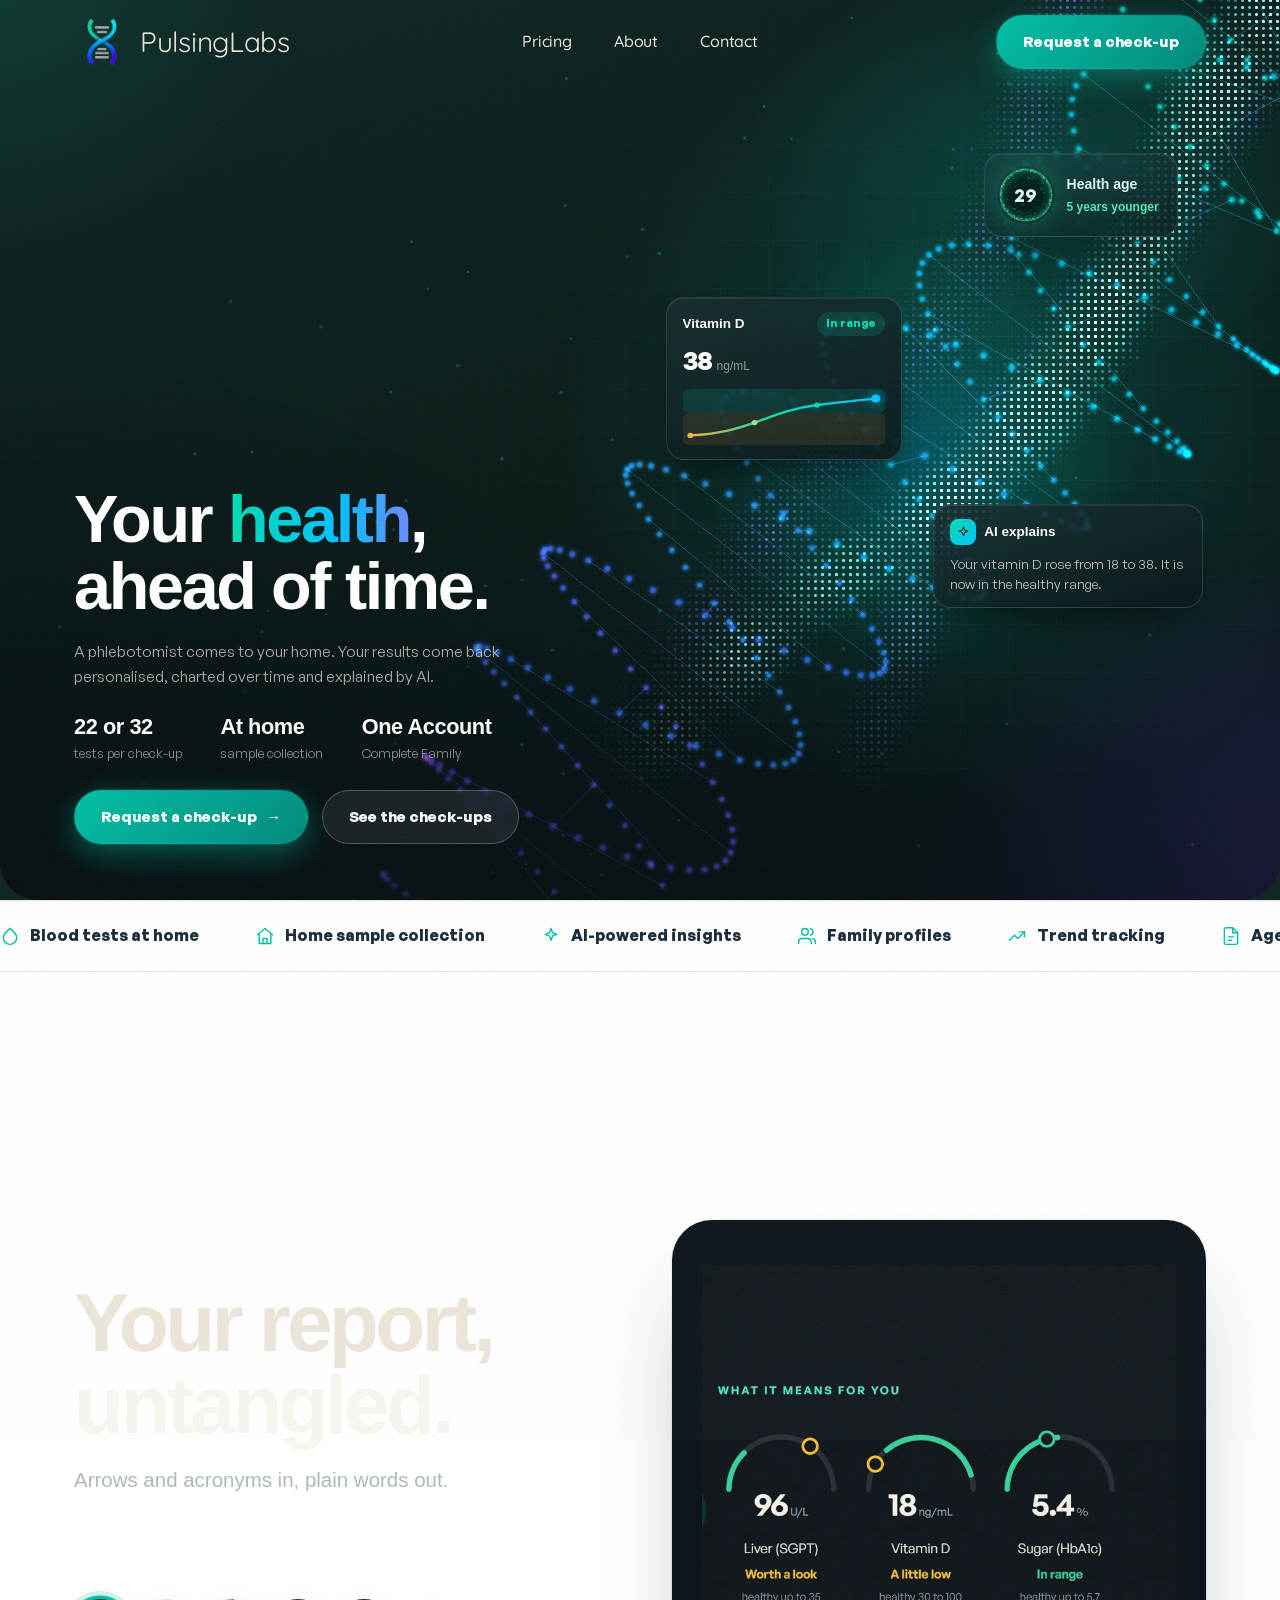
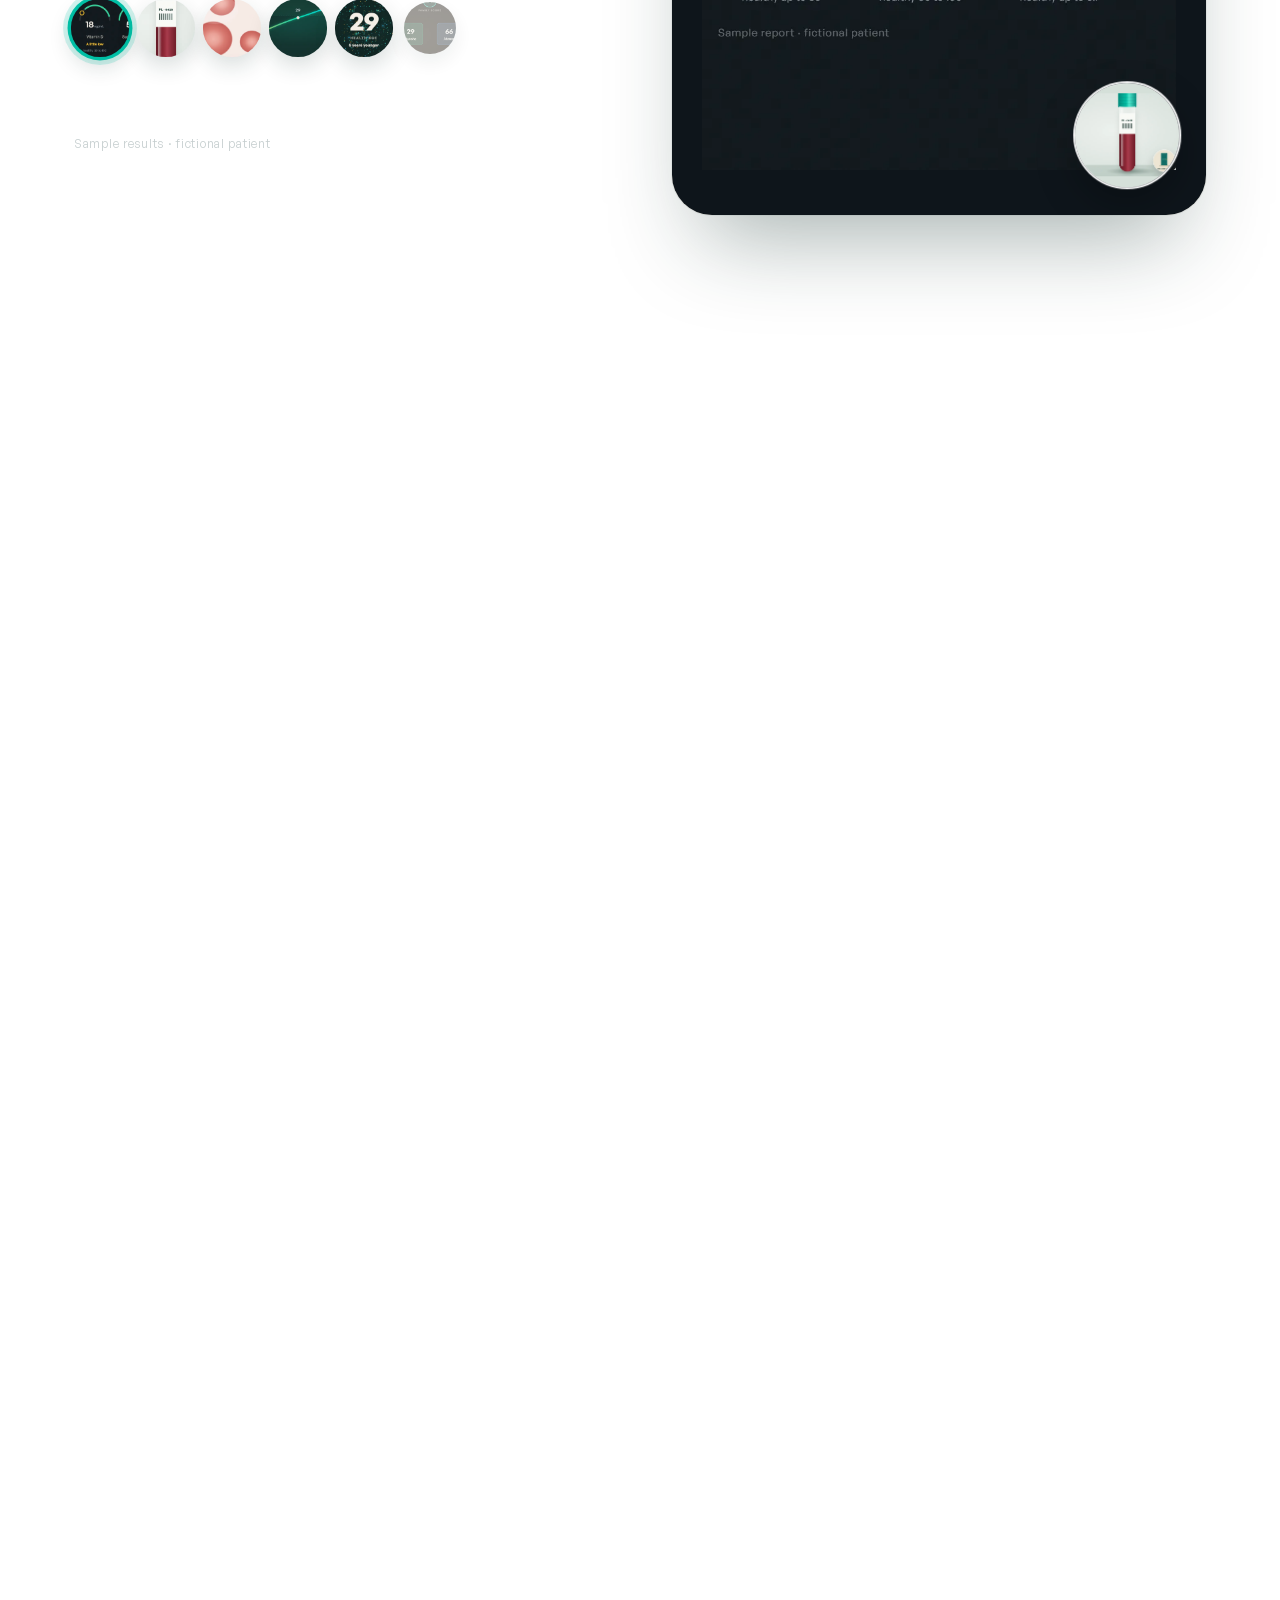
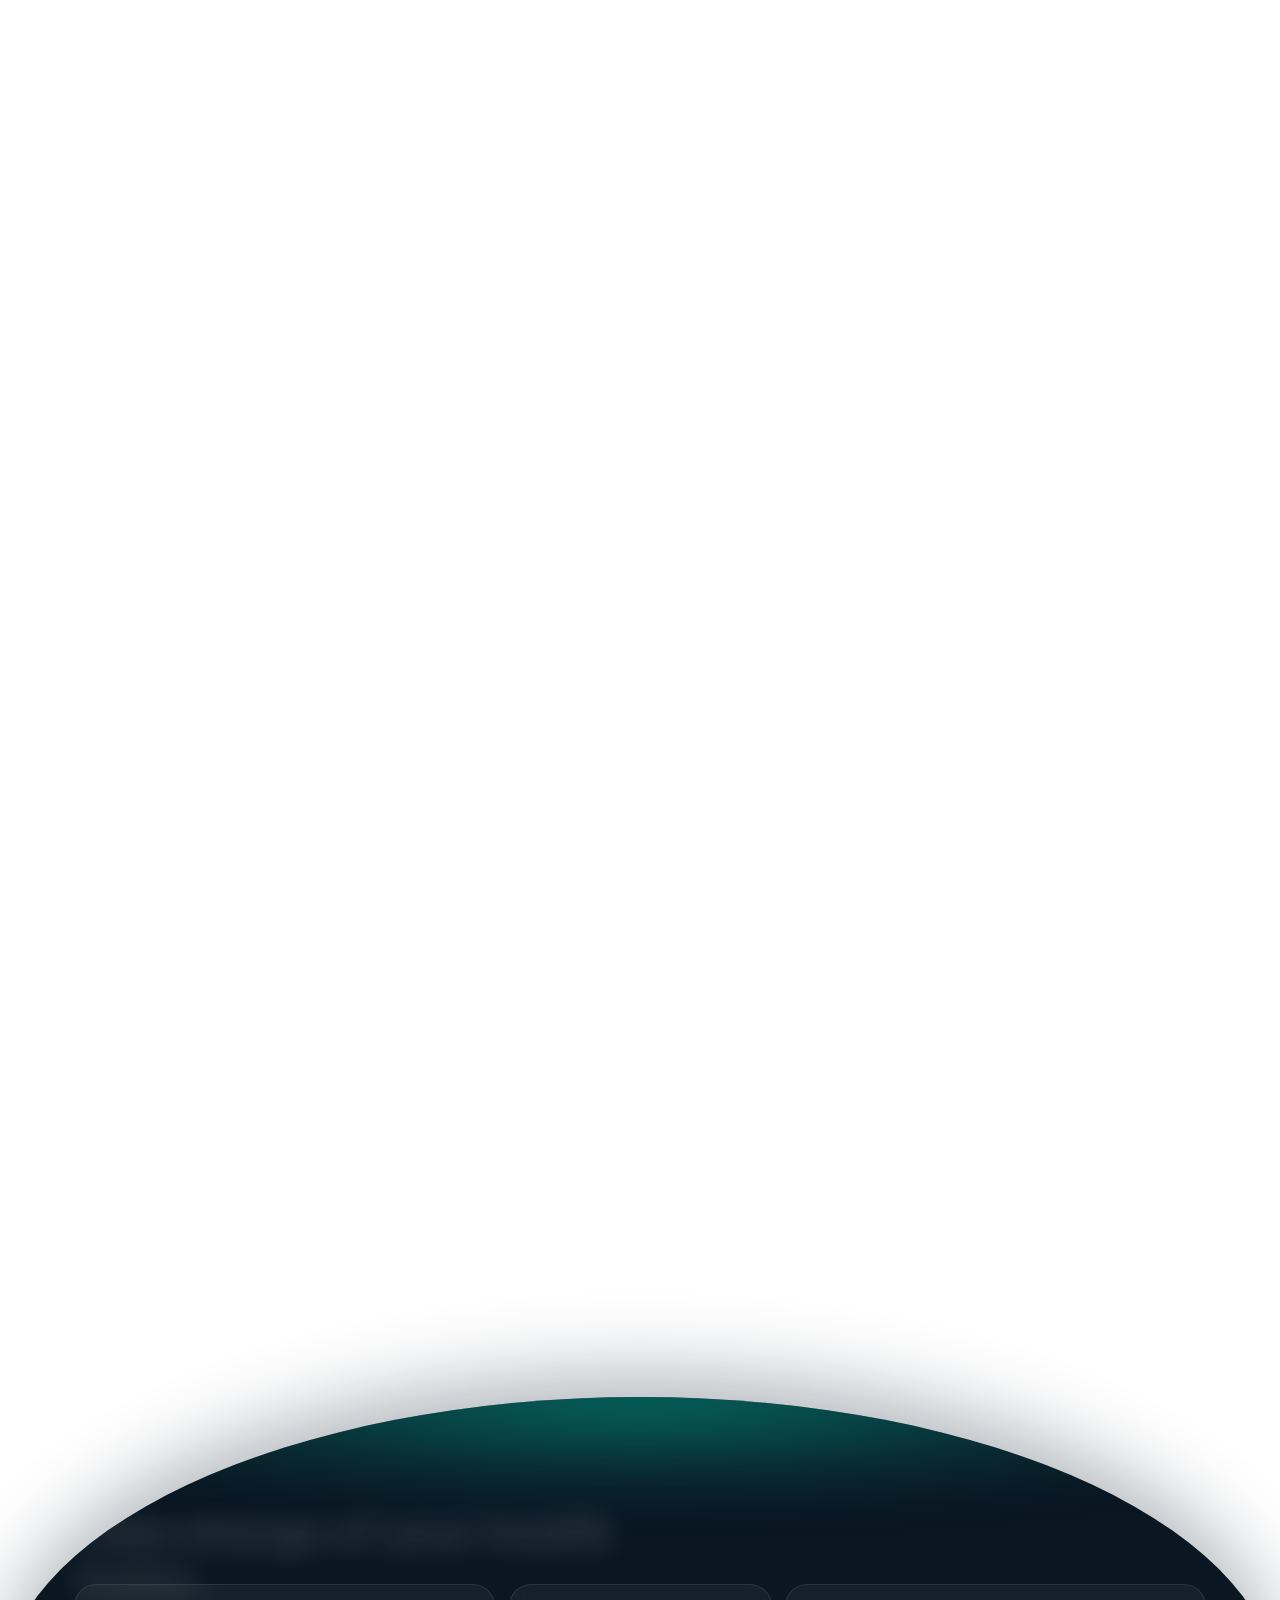
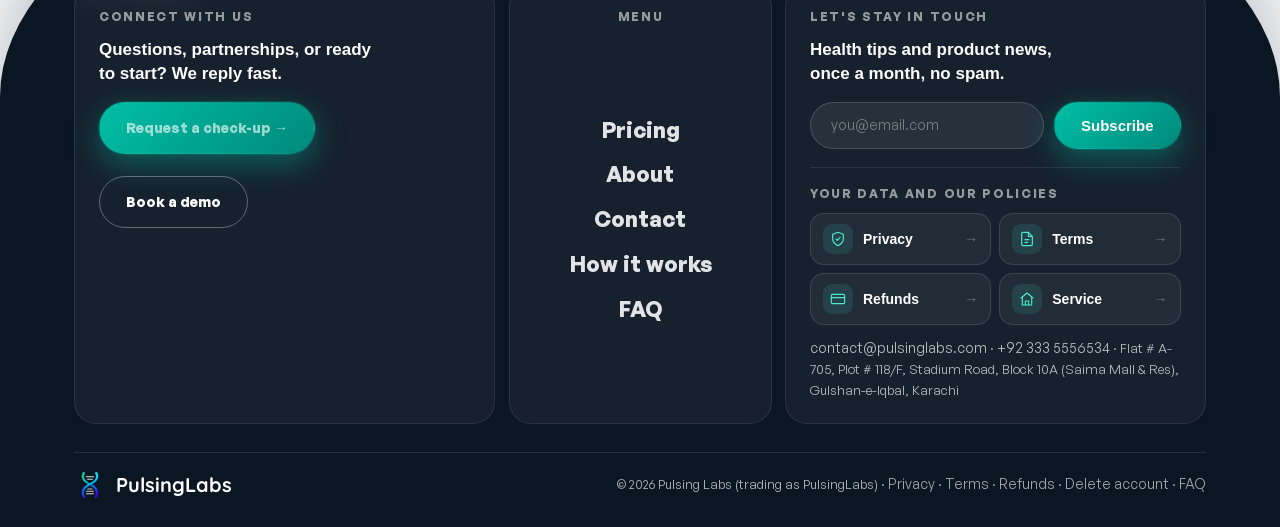
==== index.html @ d1b58224 "site: S1 story with six scenes, faster first paint, self-hosted fonts - One pinned S1 section replac" ====
<!DOCTYPE html>
<html lang="en">
<head>
  <meta charset="UTF-8" />
  <meta name="viewport" content="width=device-width, initial-scale=1.0" />
  <meta name="theme-color" content="#F4EFE7" id="themeColorMeta" />
  <title>Blood Test at Home in Karachi | PulsingLabs</title>
  <meta name="description" content="Book a blood test at home in Karachi: a phlebotomist collects your sample, AI explains every result. No fasting. Standard PKR 9,999, Premium PKR 19,999." />
  <link rel="canonical" href="https://pulsinglabs.com/" />
  <meta property="og:url" content="https://pulsinglabs.com/" />
  <meta property="og:type" content="website" />
  <meta property="og:site_name" content="PulsingLabs" />
  <meta property="og:title" content="Blood tests at home in Karachi, results explained · PulsingLabs" />
  <meta property="og:description" content="Book lab tests, understand your results with AI, and track your family's health in one app." />
  <meta property="og:image" content="https://pulsinglabs.com/og-image.png" />
  <meta property="og:image:width" content="1774" />
  <meta property="og:image:height" content="887" />
  <meta name="twitter:card" content="summary_large_image" />
  <meta name="twitter:title" content="Blood tests at home in Karachi, results explained · PulsingLabs" />
  <meta name="twitter:description" content="Book lab tests, understand your results with AI, and track your family's health in one app." />
  <meta name="twitter:image" content="https://pulsinglabs.com/og-image.png" />
  <link rel="preload" href="assets/fonts/general-sans-600.woff2" as="font" type="font/woff2" crossorigin />
  <link rel="preload" href="assets/fonts/general-sans-400.woff2" as="font" type="font/woff2" crossorigin />
  <link rel="stylesheet" href="assets/style.css?v=171" />
  <link rel="icon" type="image/png" href="assets/img/favicon.png" />
  <!-- 3D engine for the holographic body band (self-hosted, pinned
       model-viewer@3.5.0) is injected on demand by app.js when the band
       nears the viewport - ~1MB of JS kept off the critical load path. -->
  <script type="application/ld+json">{"@context":"https://schema.org","@graph":[{"@type":"Organization","@id":"https://pulsinglabs.com/#organization","name":"PulsingLabs","legalName":"Pulsing Labs","url":"https://pulsinglabs.com/","logo":"https://pulsinglabs.com/assets/img/logo-mark.png","email":"contact@pulsinglabs.com","description":"PulsingLabs is a Pakistani health app for booking blood tests at home in Karachi. A phlebotomist from our partner laboratory collects the sample at home, and results arrive in the app explained in plain language for the patient's age and sex.","telephone":"+92-333-5556534","address":{"@type":"PostalAddress","streetAddress":"Flat # A-705, Plot # 118/F, Stadium Road, Block 10A (Saima Mall & Res), Gulshan-e-Iqbal","addressLocality":"Karachi","addressCountry":"PK"},"areaServed":{"@type":"City","name":"Karachi"},"contactPoint":{"@type":"ContactPoint","contactType":"customer support","email":"contact@pulsinglabs.com","telephone":"+92-333-5556534","areaServed":"PK","availableLanguage":["English","Urdu"]}},{"@type":"WebSite","@id":"https://pulsinglabs.com/#website","url":"https://pulsinglabs.com/","name":"PulsingLabs","publisher":{"@id":"https://pulsinglabs.com/#organization"},"inLanguage":"en"},{"@type":"Service","@id":"https://pulsinglabs.com/#home-blood-test","name":"Blood test at home in Karachi","serviceType":"Home blood sample collection and laboratory testing","provider":{"@id":"https://pulsinglabs.com/#organization"},"areaServed":{"@type":"City","name":"Karachi"},"url":"https://pulsinglabs.com/pricing","offers":[{"@type":"Offer","name":"Standard check-up","description":"A first check-up for all ages: vitals (pulse, blood pressure), full blood count (haemoglobin, RBC, haematocrit, MCV, MCH, MCHC, RDW, WBC, platelets), random blood sugar, the full cholesterol profile (total, LDL, HDL, ratio, triglycerides), thyroid screen (TSH), SGPT (ALT), creatinine and calcium. No fasting needed. Sample collected at home in Karachi. 22 tests.","price":"9999","priceCurrency":"PKR","url":"https://pulsinglabs.com/pricing","availability":"https://schema.org/InStock"},{"@type":"Offer","name":"Premium check-up","description":"Everything in Standard plus HbA1c, ferritin, ESR, vitamin D, hepatitis screening (Anti-HCV, HBsAg), free T3, free T4, total bilirubin and urea. For all ages, no fasting needed. Sample collected at home in Karachi. 32 tests.","price":"19999","priceCurrency":"PKR","url":"https://pulsinglabs.com/pricing","availability":"https://schema.org/InStock"}]}]}</script>
</head>
<body>
  <div id="site-header"></div>

  <!-- ============ HERO: one dark panel, the 3D helix inside it ============ -->
  <section class="hero">
    <div class="hero-panel">
      <canvas id="hero-particles" aria-hidden="true"></canvas>
      <div class="hero-glow" aria-hidden="true"></div>
      <!-- Wide screens: head + foot stack bottom-left, the card sits bottom-right.
           Phones: head at the top, helix in the middle, card + button at the bottom. -->
      <!-- Floating cards along the helix: one story (a result, its trend, the AI's words).
           Decorative sample values, hidden from screen readers. -->
      <div class="hero-float hf-score" aria-hidden="true"><div class="hf-in">
        <span class="hf-orb"><canvas width="116" height="116"></canvas><i>29</i></span>
        <div class="hf-txt"><b>Health age</b><span class="hf-young">5 years younger</span></div>
      </div></div>
      <div class="hero-float hf-chart" aria-hidden="true"><div class="hf-in">
        <div class="hf-row"><b>Vitamin D</b><span class="hf-pill">In range</span></div>
        <div class="hf-val">38<small>ng/mL</small></div>
        <svg class="hf-spark" viewBox="0 0 220 70" preserveAspectRatio="none">
          <defs><linearGradient id="hfLine" x1="0" x2="1"><stop offset="0" stop-color="#F5B342"/><stop offset=".45" stop-color="#00DDB0"/><stop offset="1" stop-color="#00C2FF"/></linearGradient></defs>
          <rect x="0" y="0" width="220" height="30" rx="6" fill="rgba(0,191,165,.14)"/>
          <rect x="0" y="30" width="220" height="40" rx="6" fill="rgba(245,179,66,.10)"/>
          <path class="hf-path" pathLength="1" d="M8 58 C40 56 58 50 78 42 S118 24 146 20 S192 14 210 12" fill="none" stroke="url(#hfLine)" stroke-width="3" stroke-linecap="round"/>
          <circle cx="8" cy="58" r="3.2" fill="#F5B342"/><circle cx="78" cy="42" r="3.2" fill="#9BE3A0"/><circle cx="146" cy="20" r="3.2" fill="#00DDB0"/>
          <circle class="hf-end" cx="210" cy="12" r="5" fill="#00C2FF"/>
        </svg>
      </div></div>
      <div class="hero-float hf-ai" aria-hidden="true"><div class="hf-in">
        <div class="hf-row"><span class="hf-ic" data-icon="sparkle"></span><b>AI explains</b></div>
        <p>Your vitamin D rose from 18 to 38. It is now in the healthy range.</p>
      </div></div>

      <div class="hero-head page-enter">
        <h1>Your <span class="grad-text">health</span>,<br>ahead of time.</h1>
      </div>
      <div class="hero-foot page-enter">
        <p class="lead">A phlebotomist comes to your home. Your results come back personalised, charted over time and explained by AI.</p>
        <ul class="hero-stats">
          <li><b>22 or 32</b><span>tests per check-up</span></li>
          <li><b>At home</b><span>sample collection</span></li>
          <li><b>One Account</b><span>Complete Family</span></li>
        </ul>
        <div class="hero-cta">
          <a class="btn btn-primary" href="#" data-cta="app" data-magnetic data-i18n-html="home.cta1">Request a check-up <span class="arrow">→</span></a>
          <a class="btn btn-glass" href="/pricing">See the check-ups</a>
        </div>
      </div>
    </div>
  </section>

  <!-- ============ MARQUEE (white thin band) ============ -->
  <div class="marquee">
    <div class="marquee-track">
      <span class="marquee-item"><span class="ic" data-icon="droplet"></span> <span data-i18n="mq.packages">Blood tests at home</span></span>
      <span class="marquee-item"><span class="ic" data-icon="home"></span> <span data-i18n="mq.home">Home sample collection</span></span>
      <span class="marquee-item"><span class="ic" data-icon="sparkle"></span> <span data-i18n="mq.ai">AI-powered insights</span></span>
      <span class="marquee-item"><span class="ic" data-icon="users"></span> <span data-i18n="mq.family">Family profiles</span></span>
      <span class="marquee-item"><span class="ic" data-icon="trend"></span> <span data-i18n="mq.trend">Trend tracking</span></span>
      <span class="marquee-item"><span class="ic" data-icon="file"></span> <span data-i18n="mq.import">Age- and sex-aware ranges</span></span>
      <span class="marquee-item"><span class="ic" data-icon="globe"></span> <span data-i18n="mq.lang">AI chat understands Urdu</span></span>
      <span class="marquee-item"><span class="ic" data-icon="droplet"></span> <span data-i18n="mq.packages">Blood tests at home</span></span>
      <span class="marquee-item"><span class="ic" data-icon="home"></span> <span data-i18n="mq.home">Home sample collection</span></span>
      <span class="marquee-item"><span class="ic" data-icon="sparkle"></span> <span data-i18n="mq.ai">AI-powered insights</span></span>
      <span class="marquee-item"><span class="ic" data-icon="users"></span> <span data-i18n="mq.family">Family profiles</span></span>
      <span class="marquee-item"><span class="ic" data-icon="trend"></span> <span data-i18n="mq.trend">Trend tracking</span></span>
      <span class="marquee-item"><span class="ic" data-icon="file"></span> <span data-i18n="mq.import">Age- and sex-aware ranges</span></span>
      <span class="marquee-item"><span class="ic" data-icon="globe"></span> <span data-i18n="mq.lang">AI chat understands Urdu</span></span>
    </div>
  </div>

  <!-- ============ HOW IT READS YOU: one pinned S1 story (owner pick) ============
       Six scenes open through the corner ring as you scroll. bindPeople() drives it (clip-path / transform /
       opacity only). Scene pictures are small WebP stills of the designs; all values are sample data. -->
  <section class="pp pp6" aria-labelledby="pp-h" data-pp data-pp-scenes>
    <h2 id="pp-h" class="pp-sr">What PulsingLabs shows you</h2>
    <div class="pp-pin">
      <div class="wrap pp-grid">
        <div class="pp-names">
          <div class="pp-name on"><h3 class="pp-n">Your report,<br><i>untangled.</i></h3><p class="pp-line">Arrows and acronyms in, plain words out.</p></div>
          <div class="pp-name"><h3 class="pp-n">One sample,<br><i>32 answers.</i></h3><p class="pp-line">Collected at your home in Karachi.</p></div>
          <div class="pp-name"><h3 class="pp-n">Look<br><i>closer.</i></h3><p class="pp-line">Up to 32 tests from one small sample.</p></div>
          <div class="pp-name"><h3 class="pp-n">Your health,<br><i>in one line.</i></h3><p class="pp-line">Your results, plotted over time.</p></div>
          <div class="pp-name"><h3 class="pp-n">Your results,<br><i>as art.</i></h3><p class="pp-line">Every check-up draws a new one.</p></div>
          <div class="pp-name"><h3 class="pp-n">One roof,<br><i>one account.</i></h3><p class="pp-line">Book a home visit for anyone in it.</p></div>
        </div>
        <div class="pp-card">
          <div class="pp-ph pp-sc" style="background:#0E151B"><img src="assets/img/sc-1.webp" alt="A lab report turned into three simple dials: liver worth a look, vitamin D a little low, sugar in range" loading="eager" decoding="async" /></div>
          <div class="pp-ph pp-sc" style="background:#D5E0D9;clip-path:circle(0 at 85% 87%)"><img src="assets/img/sc-2.webp" alt="A single blood tube with a PulsingLabs label" loading="lazy" decoding="async" /></div>
          <div class="pp-ph pp-sc" style="background:#F5E9E3;clip-path:circle(0 at 85% 87%)"><img src="assets/img/sc-3.webp" alt="Blood cells under a lens, with a reading: haemoglobin in range" loading="lazy" decoding="async" /></div>
          <div class="pp-ph pp-sc" style="background:#0B201D;clip-path:circle(0 at 85% 87%)"><img src="assets/img/sc-4.webp" alt="Vitamin D rising from 18 to 29 to 38, back in the healthy range" loading="lazy" decoding="async" /></div>
          <div class="pp-ph pp-sc" style="background:#08110f;clip-path:circle(0 at 85% 87%)"><img src="assets/img/sc-5.webp" alt="A glowing orb of points with a health age of 29, five years younger" loading="lazy" decoding="async" /></div>
          <div class="pp-ph pp-sc" style="background:#15110b;clip-path:circle(0 at 85% 87%)"><img src="assets/img/sc-6.webp" alt="A house with one lit window per family member and their health age" loading="lazy" decoding="async" /></div>
          <span class="pp-th" aria-hidden="true" style="background:#D5E0D9 url(assets/img/sc-2.webp) center/contain no-repeat"></span>
          <span class="pp-th" aria-hidden="true" style="background:#F5E9E3 url(assets/img/sc-3.webp) center/contain no-repeat"></span>
          <span class="pp-th" aria-hidden="true" style="background:#0B201D url(assets/img/sc-4.webp) center/contain no-repeat"></span>
          <span class="pp-th" aria-hidden="true" style="background:#08110f url(assets/img/sc-5.webp) center/contain no-repeat"></span>
          <span class="pp-th" aria-hidden="true" style="background:#15110b url(assets/img/sc-6.webp) center/contain no-repeat"></span>
          <span class="pp-ring" aria-hidden="true"></span>
        </div>
        <div class="pp-idx" aria-hidden="true"><span class="on" style="background:#0E151B url(assets/img/sc-1.webp) center/230% no-repeat"></span><span class="" style="background:#D5E0D9 url(assets/img/sc-2.webp) center/230% no-repeat"></span><span class="" style="background:#F5E9E3 url(assets/img/sc-3.webp) center/230% no-repeat"></span><span class="" style="background:#0B201D url(assets/img/sc-4.webp) center/230% no-repeat"></span><span class="" style="background:#08110f url(assets/img/sc-5.webp) center/230% no-repeat"></span><span class="" style="background:#15110b url(assets/img/sc-6.webp) center/230% no-repeat"></span></div>
        <p class="pp-cap">Sample results · fictional patient</p>
      </div>
    </div>
  </section>

  <!-- ============ SEE EXACTLY WHERE YOU STAND: the live result card, full width ============ -->
  <section class="v3-sec v3-res" aria-labelledby="res-h">
    <div class="wrap">
      <h2 id="res-h" class="v3-h center reveal">See exactly where you stand.</h2>
      <div class="v3-res-card reveal">
        <div class="media photo tall rc-media">
          <div class="rc" data-result-card></div>
          <noscript><img class="media-img" src="assets/img/result-v3.webp" alt="The PulsingLabs results screen showing a Hematocrit trend on a clinical zone chart" /></noscript>
        </div>
      </div>
    </div>
  </section>

  <!-- ============ SPOTLIGHT B, AI assistant: editorial head + the demo film as a big screen ============
       The film is a silent loop (no audio track), no controls. It downloads only when it nears the
       viewport and plays only while visible; phones get the vertical 540p cut. assets/app.js: bindAiVideo -->
  <section class="s-cream ai-show">
    <div class="ai-head">
      <div class="ai-head-l reveal">
        <span class="eyebrow" data-i18n="spB.eyebrow">AI health assistant</span>
        <h2 data-i18n-html="spB.h2">Ask anything.<br>In your language.</h2>
      </div>
    </div>
    <div class="ai-stage" data-aivideo>
      <div class="ai-screen">
        <picture><source media="(max-width: 760px)" srcset="assets/img/ai-chat-poster-v.webp" width="540" height="960" /><img class="ai-poster" src="assets/img/ai-chat-poster.webp" alt="The PulsingLabs AI health assistant explaining a Vitamin D result, with the patient's earlier readings" width="1440" height="810" loading="lazy" decoding="async" /></picture>
        <video muted playsinline loop preload="none" data-src="assets/img/ai-chat.mp4" data-src-sm="assets/img/ai-chat-sm.mp4" aria-hidden="true" tabindex="-1" disablepictureinpicture disableremoteplayback width="1440" height="810"></video>
      </div>
      <p class="ai-cap" aria-hidden="true">Sample conversation · fictional patient</p>
    </div>
  </section>

  <!-- ============ YOUR RESULTS, ON YOUR BODY (dark band) ============
       Four results, each joined by a hairline to its organ. The lines draw once on reveal; the model
       turns only a little with scroll so the organs stay under their lines. -->
  <section class="s-dark body3d-band v3-body" aria-labelledby="b3d-h">
    <div class="wrap">
      <h2 id="b3d-h" class="v3-h center reveal">Your results, on your body.</h2>
      <div class="body3d-stage v3-stage reveal" aria-hidden="true">
        <div class="body3d-glow"></div>
        <model-viewer id="mv-body"
          src="assets/models/body.glb?v=2"
          alt="Holographic 3D body with glowing organs"
          camera-controls disable-zoom disable-pan
          camera-orbit="0deg 82deg auto"
          min-camera-orbit="-Infinity 75deg auto"
          max-camera-orbit="Infinity 90deg auto"
          touch-action="pan-y"
          interaction-prompt="none"
          exposure="0.65" shadow-intensity="0"
          loading="lazy"></model-viewer>
        <svg class="v3-lines" viewBox="0 0 100 100" preserveAspectRatio="none">
          <path d="M73 25 L61.5 25 L50 24.5" pathLength="1"/>
          <path d="M27 33 L39.5 33 L52 34" pathLength="1"/>
          <path d="M73 45 L59.25 45 L45.5 41.5" pathLength="1"/>
          <path d="M27 54 L38.5 54 L50 48" pathLength="1"/>
        </svg>
        <span class="v3-org ok" style="left:50%;top:24.5%"></span>
        <span class="v3-org ok" style="left:52%;top:34%"></span>
        <span class="v3-org warn" style="left:45.5%;top:41.5%"></span>
        <span class="v3-org ok" style="left:50%;top:48%"></span>
        <div class="v3-chip r" style="top:25%"><span class="dot ok"></span>Thyroid<b>95</b></div>
        <div class="v3-chip l" style="top:33%"><span class="dot ok"></span>Heart<b>92</b></div>
        <div class="v3-chip r" style="top:45%"><span class="dot warn"></span>Liver<b>61</b></div>
        <div class="v3-chip l" style="top:54%"><span class="dot ok"></span>Kidneys<b>88</b></div>
      </div>
      <p class="v3-cap center">Sample scores · every organ is scored from your own results in the app</p>
    </div>
  </section>

  <!-- ============ HOME COLLECTION (light) - disabled per owner request, ============
       kept for easy re-enable. Uncomment to restore.
  <section class="s-cream">
    <div class="wrap">
      <div class="split flip boxed">
        <div class="split-copy reveal-r">
          <span class="eyebrow" data-i18n="hc.eyebrow">Home sample collection</span>
          <h2 data-i18n="hc.h2">No lab trip. We come to you.</h2>
          <p class="lead" data-i18n="hc.lead">Every booking is a home visit: a phlebotomist from our partner lab collects your sample at your door, at a time that suits you. Results arrive in the app, zero travel.</p>
          <ul class="split-list">
            <li data-i18n="hc.li1">Every booking is a home visit, no extra step</li>
            <li data-i18n="hc.li2">Pick a slot, morning, afternoon or evening</li>
            <li data-i18n="hc.li3">Results flow into the app like any other test</li>
          </ul>
          <div class="hero-cta">
            <a class="btn btn-primary" href="#" data-cta="home-visit" data-magnetic data-i18n-html="hc.btn">Request a home visit <span class="arrow">→</span></a>
          </div>
        </div>
        <div class="split-media reveal-l">
          <div class="media photo tall">
            <img class="media-img" src="assets/img/home1new.webp" alt="A phlebotomist collecting a sample at a patient's home" loading="lazy" />
            <div class="badge-float bf-tl"><span class="bf-ic" data-icon="home"></span><span><b>On the way</b><span>arriving 09:10</span></span></div>
          </div>
        </div>
      </div>
    </div>
  </section>
  -->

  <!-- ============ HOW IT WORKS (sticky stack) ============ -->
  <section id="how">
    <div class="wrap section-box">
      <div class="center reveal" style="max-width:680px;margin:0 auto;">
        <span class="eyebrow" data-i18n="how.eyebrow">How it works</span>
        <h2 data-i18n="how.h2">Three steps to clarity</h2>
      </div>
      <div class="stack" style="margin-top:50px;">
        <div class="stack-card">
          <div class="step-bg"><img src="assets/img/vials.jpg" style="object-position:center 50%;" alt="" aria-hidden="true" width="1254" height="1254" loading="lazy" decoding="async" /></div>
          <div class="step-scrim" aria-hidden="true"></div>
          <div class="sc-top"><div class="sc-badge"><b>01</b><i aria-hidden="true"></i></div><h3 data-i18n="how.s1h">Choose a package</h3><p data-i18n="how.s1p">Pick Standard (22 tests) or Premium (32 tests).</p></div>
          <div class="step-panel" aria-hidden="true">
            <div class="sp-cap">Two check-ups</div>
            <div class="sp-tier"><b>Standard</b><span>22 tests</span><em>PKR 9,999</em></div>
            <div class="sp-tier"><b>Premium</b><span>32 tests</span><em>PKR 19,999</em></div>
          </div>
          <div class="step-phone"><img src="assets/img/app-step1.webp" alt="The PulsingLabs Standard package page: 22 tests, PKR 9,999, the tests grouped by type, and who the booking is for" width="600" height="1298" loading="lazy" decoding="async" /></div>
        </div>
        <div class="stack-card">
          <div class="step-bg flip"><img src="assets/img/home1new.webp" style="object-position:center 42%;" alt="" aria-hidden="true" width="1254" height="1254" loading="lazy" decoding="async" /></div>
          <div class="step-scrim" aria-hidden="true"></div>
          <div class="sc-top"><div class="sc-badge"><b>02</b><i aria-hidden="true"></i></div><h3 data-i18n="how.s2h">Pick a time</h3><p data-i18n="how.s2p">Choose a date and time for your home visit and pay in the app. Our partner lab collects and tests your sample.</p></div>
          <div class="step-panel" aria-hidden="true">
            <div class="sp-cap">What happens next</div>
            <ul class="sp-steps">
              <li class="d"><i></i>Payment received</li>
              <li class="n"><i></i>We confirm your visit time</li>
              <li><i></i>Your sample is collected</li>
              <li><i></i>Results and score, in the app</li>
            </ul>
          </div>
          <div class="step-phone"><img src="assets/img/app-step2.webp" alt="The PulsingLabs home visit booking: a row of dates and the available times, with a time selected" width="600" height="1298" loading="lazy" decoding="async" /></div>
        </div>
        <div class="stack-card">
          <div class="step-bg"><img src="assets/img/home2new.webp" style="object-position:center 18%;" alt="" aria-hidden="true" width="1254" height="1254" loading="lazy" decoding="async" /></div>
          <div class="step-scrim" aria-hidden="true"></div>
          <div class="sc-top"><div class="sc-badge"><b>03</b></div><h3 data-i18n="how.s3h">Get results + insights</h3><p data-i18n="how.s3p">Results arrive in-app with charts, trends, and AI explanations you understand.</p></div>
          <div class="step-panel" aria-hidden="true">
            <div class="sp-cap">Your health score</div>
            <div class="sp-score">
              <div class="sp-ring" style="--p:82"><b>82</b></div>
              <div class="sp-ov"><b>Overall</b><span>out of 100</span></div>
              <div class="sp-bars">
                <div>Vitamins<i style="--w:82%"></i><em>82</em></div>
                <div>Blood count<i style="--w:96%"></i><em>96</em></div>
                <div>Diabetes<i style="--w:82%"></i><em>82</em></div>
                <div>Thyroid<i style="--w:99%"></i><em>99</em></div>
              </div>
            </div>
          </div>
          <div class="step-phone"><img src="assets/img/app-step3.webp?v=4" alt="A PulsingLabs result: a Vitamin D trend chart rising into the healthy range, with a plain-English explanation" width="600" height="1298" loading="lazy" decoding="async" /></div>
        </div>
      </div>
      <p class="center reveal" style="margin-top:28px;font-size:15px;"><span class="step-note" style="display:block;margin:0 0 14px;">The app screens show sample data.</span><a href="/how-it-works" style="color:var(--teal-d);font-weight:700;">See exactly how a home visit in Karachi works <span class="arrow">→</span></a> · <a href="/pricing" style="color:var(--teal-d);font-weight:700;">Compare the two packages</a></p>
    </div>
  </section>

  <!-- ============ WHY IT MATTERS: one number over the iceberg ============ -->
  <section class="v3-sec" aria-labelledby="why-h">
    <div class="wrap">
      <div class="why reveal">
        <img class="why-img" src="assets/img/iceberghomenew.webp" alt="" aria-hidden="true" loading="lazy" decoding="async" width="1280" height="720" />
        <div class="why-in">
          <div class="why-n" id="why-h"><span data-count="27">0</span><small>%</small></div>
          <p class="why-l">of adults with diabetes in Pakistan don't know they have it.</p>
          <a class="why-src" href="https://diabetesatlas.org/data-by-location/country/pakistan/" rel="noopener" target="_blank">IDF Diabetes Atlas, Pakistan</a>
        </div>
      </div>
    </div>
  </section>

  <!-- ============ CINEMATIC SCENE (image expands on scroll) - disabled per
       owner request, kept for easy re-enable. Uncomment to restore.
  <section class="scene">
    <div class="scene-sticky">
      <div class="scene-frame">
        <img class="scene-img" src="assets/img/family1new.webp" alt="A family together" loading="lazy" />
        <div class="scene-veil"></div>
      </div>
      <div class="scene-cap">
        <span class="eyebrow" data-i18n="scene.eyebrow">Why PulsingLabs</span>
        <h2 data-i18n="scene.h2">Clarity for the people you love.</h2>
        <p data-i18n="scene.p">From your own numbers to your whole family's, every result explained, tracked, and within reach.</p>
      </div>
    </div>
  </section>
  -->

  <!-- The closing CTA lives in the mega footer now (same headline + Open the
       App button), so the old teal band was removed as a duplicate. -->
  <div id="site-footer"><nav aria-label="Site pages"><p><a href="/">Home</a> · <a href="/pricing">Pricing</a> · <a href="/how-it-works">How it works</a> · <a href="/faq">FAQ</a> · <a href="/features">Features</a> · <a href="/business">For business</a> · <a href="/about">About</a> · <a href="/contact">Contact</a> · <a href="/how-it-works#service-policy">Service policy</a> · <a href="/refunds">Refund policy</a> · <a href="/privacy">Privacy policy</a> · <a href="/terms">Terms</a></p><p>PulsingLabs · Blood tests at home in Karachi · <a href="mailto:contact@pulsinglabs.com">contact@pulsinglabs.com</a></p></nav></div>
  <script src="assets/app.js?v=139"></script>
</body>
</html>
---- assets/style.css ----
/* =====================================================================
   PulsingLabs · Marketing site design system
   Shared by every page. Modern, motion-rich, teal-branded.
   ===================================================================== */

/* Self-hosted fonts (were Fontshare + Google CDNs, which cost ~1 s of extra connections). */
@font-face { font-family: 'General Sans'; src: url('fonts/general-sans-400.woff2') format('woff2'); font-weight: 400; font-style: normal; font-display: swap; }
@font-face { font-family: 'General Sans'; src: url('fonts/general-sans-500.woff2') format('woff2'); font-weight: 500; font-style: normal; font-display: swap; }
@font-face { font-family: 'General Sans'; src: url('fonts/general-sans-600.woff2') format('woff2'); font-weight: 600; font-style: normal; font-display: swap; }
@font-face { font-family: 'General Sans'; src: url('fonts/general-sans-700.woff2') format('woff2'); font-weight: 700; font-style: normal; font-display: swap; }
@font-face { font-family: 'Quicksand'; src: url('fonts/quicksand-var-latin.woff2') format('woff2'); font-weight: 300 700; font-style: normal; font-display: swap; }

:root {
  --teal: #00BFA5;
  --teal-d: #00897B;
  --teal-l: #4DEAD0;
  --navy: #0A1622;
  --navy-2: #0D1F2D;
  --ink: #1A2B3A;
  --muted: #5B6B7A;
  --line: #E9E3DA;
  --bg: #FFFFFF;
  --bg-soft: #F4EFE7;     /* warm cream (editorial light band) */
  --bg-mint: #EAF7F3;
  /* editorial palette, warm cream + deep pine dark (the scroll banding) */
  --cream: #F4EFE7;
  --cream-2: #EBE3D6;
  --ink-dark: #0E2522;    /* deep pine/teal-ink dark section bg */
  --ink-dark-2: #14332E;
  --on-dark: #ECE6DA;     /* cream text on dark */
  --on-dark-soft: rgba(236,230,218,.66);
  --coral: #FF6B5C;       /* warm secondary accent (sparing) */
  --grad-teal: linear-gradient(135deg, #00BFA5 0%, #00897B 100%);
  --grad-mesh: radial-gradient(700px 500px at 12% 10%, rgba(0,191,165,.22), transparent 60%),
               radial-gradient(700px 600px at 88% 20%, rgba(77,234,208,.20), transparent 60%),
               radial-gradient(800px 500px at 60% 95%, rgba(0,137,123,.16), transparent 60%);
  --radius: 18px;
  --radius-lg: 26px;
  --shadow-sm: 0 6px 18px rgba(13,31,45,.07);
  --shadow: 0 18px 50px rgba(13,31,45,.12);
  --shadow-teal: 0 18px 40px rgba(0,191,165,.32);
  --maxw: 1180px;
  --ease: cubic-bezier(.22,1,.36,1);
  --ease-curtain: cubic-bezier(.76,0,.24,1);
  /* scroll-driven THEME (whole-screen + text crossfade light<->dark) */
  --pg-bg: 244,239,231;   /* page background (light = warm cream) */
  --pg-fg: 20,51,46;      /* headings/nav text (light = ink) */
  --pg-muted: 91,107,122; /* lead/secondary text */
  --theme-ms: .85s;       /* crossfade duration */
}
/* dark theme, toggled by JS when a dark band is centred in the viewport */
html.theme-dark {
  --pg-bg: 14,37,34;
  --pg-fg: 236,230,218;
  --pg-muted: 173,185,186;
}

* { box-sizing: border-box; margin: 0; padding: 0; }
/* Keyboard a11y: visible focus ring on every interactive element (was missing
   sitewide — mouse users never see it, keyboard users need it to navigate). */
:focus-visible { outline: 2px solid var(--teal); outline-offset: 3px; border-radius: 4px; }
.btn:focus-visible, .card:focus-visible { outline-offset: 2px; }
/* Anchor targets land clear of the fixed header instead of underneath it. */
[id] { scroll-margin-top: 96px; }
/* overflow-x: CLIP (not hidden) — hidden turns html/body into a scroll
   container, which silently breaks `position: sticky` everywhere (killed the
   How-it-works card-stack peel). clip prevents horizontal overflow WITHOUT
   establishing a scroll container, so sticky keeps working. */
html { scroll-behavior: smooth; -webkit-text-size-adjust: 100%; background: #fff; overflow-x: clip; }
/* Long headline words must be able to break rather than force the page wider
   than the phone screen (the mobile hero-overflow fix). */
h1, h2, .display { overflow-wrap: break-word; }
body {
  font-family: 'General Sans', 'Hanken Grotesk', -apple-system, BlinkMacSystemFont, 'Segoe UI', sans-serif;
  color: var(--ink);
  line-height: 1.6;
  background: transparent;
  -webkit-font-smoothing: antialiased;
  overflow-x: clip;
}
/* full-screen theme background layer, crossfades light<->dark on scroll */
#bgfx { position: fixed; inset: 0; z-index: -1; background: rgb(var(--pg-bg)); transition: background-color var(--theme-ms) var(--ease); will-change: background-color; }
/* line-icon sizing (replaces emoji throughout) */
[data-icon] svg { display: block; }
.ficon svg { width: 26px; height: 26px; }
.mi-ic svg { width: 22px; height: 22px; }
.marquee-item .ic svg { width: 20px; height: 20px; }
.ico-inline { display: inline-flex; color: var(--teal-d); vertical-align: middle; }
.ico-inline svg { width: 15px; height: 15px; }
a { color: inherit; text-decoration: none; }
img { max-width: 100%; display: block; }
::selection { background: rgba(0,191,165,.25); }

.wrap { max-width: var(--maxw); margin: 0 auto; padding: 0 24px; }
section { padding: 96px 0; position: relative; }
h1, h2, h3 { color: rgb(var(--pg-fg)); line-height: 1.06; letter-spacing: -0.03em; font-weight: 600; transition: color var(--theme-ms) var(--ease); }
h1 { font-size: clamp(46px, 7.2vw, 92px); line-height: 1.02; }
h2 { font-size: clamp(34px, 5vw, 62px); }
h3 { font-weight: 600; }
/* headings inside light cards keep a fixed dark colour (cards don't theme) */
.card h3, .step h3, .art h3 { color: var(--ink-dark); }
.lead { color: rgb(var(--pg-muted)); font-size: clamp(18px,2vw,22px); max-width: 640px; font-weight: 400; transition: color var(--theme-ms) var(--ease); }
.eyebrow {
  display: inline-flex; align-items: center; gap: 11px;
  font-size: 12.5px; font-weight: 600; letter-spacing: .18em; text-transform: uppercase;
  color: var(--teal-d); margin-bottom: 22px;
}
.eyebrow::before { content: ""; width: 28px; height: 1.5px; background: var(--teal); display: inline-block; }
.center .eyebrow { gap: 0; }
.center .eyebrow::before { display: none; }
/* brighter accents when the page theme is dark */
html.theme-dark .eyebrow { color: var(--teal-l); }
html.theme-dark .eyebrow::before { background: var(--teal-l); }
html.theme-dark .split-list li::before { background: var(--teal-l); }
.center { text-align: center; }
.center .lead { margin-left: auto; margin-right: auto; }
.grad-text { background: var(--grad-teal); -webkit-background-clip: text; background-clip: text; color: transparent; }

/* =====================================================================
   Editorial system, full-bleed colour bands + zig-zag splits + media
   ===================================================================== */
/* Section colour bands (this IS the scroll colour-change) */
/* light bands are transparent so the continuously-shifting #bgfx shows through (the scroll colour-change) */
/* all bands are transparent, the themed #bgfx provides the (crossfading) colour */
.s-cream, .s-cream-2, .s-dark { background: transparent; }

/* Display headline (oversized editorial) */
.display { font-size: clamp(52px, 9vw, 132px); line-height: .96; letter-spacing: -0.04em; font-weight: 600; }

/* Zig-zag split layout */
.split { display: grid; grid-template-columns: 1fr 1fr; gap: clamp(40px, 6vw, 96px); align-items: center; }
.split.wide-text { grid-template-columns: 1.1fr .9fr; }
.split.flip .split-media { order: -1; }
.split-copy h2 { margin-bottom: 20px; }
.split-copy .lead { margin-bottom: 26px; }
.split-list { list-style: none; display: grid; gap: 14px; margin-top: 8px; }
.split-list li { display: flex; gap: 13px; font-size: 16.5px; align-items: flex-start; color: rgb(var(--pg-fg)); transition: color var(--theme-ms) var(--ease); }
.split-list li::before { content: ""; flex: none; width: 9px; height: 9px; border-radius: 50%; background: var(--teal); margin-top: 8px; }

/* --- Boxed split: two sibling cards, photo/panel in one + copy in the other
   (OneLab-style testimonial layout applied sitewide) --- */
.split.boxed { align-items: stretch; }
/* Near-full-bleed pair (OneLab ref): the two cards stretch to ~40px from each
   viewport edge with a small gap, regardless of the 1180px content column.
   On viewports narrower than the column the negative margin caps at 0. */
.split.boxed { gap: clamp(24px, 2.5vw, 40px); margin-inline: min(calc(16px - (100vw - var(--maxw)) / 2), 0px); }
.split.boxed .split-media .media { height: 100%; min-height: 620px; }
.split.boxed .split-copy {
  background: var(--cream);
  border-radius: var(--radius-lg);
  padding: clamp(30px, 4.5vw, 58px);
  display: flex; flex-direction: column; justify-content: center; align-items: flex-start;
  box-shadow: var(--shadow);
}
.s-cream .split.boxed .split-copy { background: #fff; }
.s-dark .split.boxed .split-copy { background: rgba(255,255,255,.05); border: 1px solid rgba(255,255,255,.09); box-shadow: none; }
/* Like .card, light copy boxes don't theme: pin dark text so the scroll-driven
   html.theme-dark page theme can't turn them light-on-white. Dark-section
   panels (.s-dark) are excluded — they keep their light-on-dark text. */
section:not(.s-dark) .split.boxed .split-copy h2 { color: var(--ink-dark); }
section:not(.s-dark) .split.boxed .split-copy .lead,
section:not(.s-dark) .split.boxed .split-copy p { color: var(--muted); }
section:not(.s-dark) .split.boxed .split-copy .split-list li { color: var(--ink); }
html.theme-dark section:not(.s-dark) .split.boxed .split-copy .eyebrow { color: var(--teal-d); }
html.theme-dark section:not(.s-dark) .split.boxed .split-copy .eyebrow::before { background: var(--teal); }
html.theme-dark section:not(.s-dark) .split.boxed .split-copy .split-list li::before { background: var(--teal); }

/* Big rounded media block (image stand-in) */
.media { position: relative; border-radius: var(--radius-lg); overflow: hidden; min-height: 460px; display: grid; place-items: center; }
.media.tall { min-height: 560px; }
.media.bleed-r { margin-right: calc((100vw - min(100vw, var(--maxw))) / -2 - 24px); border-top-right-radius: 0; border-bottom-right-radius: 0; }
.media.bleed-l { margin-left: calc((100vw - min(100vw, var(--maxw))) / -2 - 24px); border-top-left-radius: 0; border-bottom-left-radius: 0; }
.media-mint { background: linear-gradient(150deg, #DFF5EF, #BCEDE0 60%, #8FE3D0); }
.media-pine { background: linear-gradient(150deg, var(--ink-dark-2), var(--ink-dark)); }
.media-warm { background: linear-gradient(150deg, #FBF4EA, #F0E4D2); }
.media-teal { background: var(--grad-teal); }
.media .badge-float { position: absolute; background: #fff; border-radius: 16px; box-shadow: var(--shadow); padding: 14px 18px; display: flex; gap: 12px; align-items: center; }
.media .badge-float .bf-ic { width: 40px; height: 40px; border-radius: 11px; background: var(--bg-mint); color: var(--teal-d); display: grid; place-items: center; }
.media .badge-float b { font-size: 14px; color: var(--ink-dark); display: block; }
.media .badge-float span { font-size: 12px; color: var(--muted); }
.media .bf-tl { top: 22px; left: 22px; }
.media .bf-br { bottom: 22px; right: 22px; }

/* ---------- Business: HR dashboard "served on a hand" showcase ---------- */
.hr-stage { position: relative; overflow: hidden; padding: 96px 0 0; }
.hr-stage .hs-head { text-align: center; max-width: 620px; margin: 0 auto; position: relative; z-index: 3; padding: 0 24px; }
.hr-stage .hs-head h2 { margin-top: 14px; }
.hr-stage .hs-head .lead { margin: 14px auto 0; max-width: 52ch; }
.hr-stage-visual { position: relative; max-width: 940px; margin: 30px auto 0; padding: 0 18px; }
.hr-stage-visual::before {
  content: ""; position: absolute; left: 50%; bottom: -18%; transform: translateX(-50%);
  width: 130%; height: 115%; pointer-events: none;
  background: radial-gradient(closest-side, rgba(0,191,165,.30), rgba(77,234,208,.10) 55%, transparent 75%);
  filter: blur(26px);
}
.hr-stage-visual img { position: relative; z-index: 1; width: 100%; display: block; }
.hr-chip {
  position: absolute; z-index: 2;
  background: rgba(255,255,255,.96); border-radius: 14px; box-shadow: var(--shadow);
  padding: 12px 16px; display: flex; gap: 11px; align-items: center;
  animation: hr-chip-drift 5.5s ease-in-out infinite;
}
.hr-chip .hc-ic { width: 36px; height: 36px; border-radius: 10px; background: var(--bg-mint); color: var(--teal-d); display: grid; place-items: center; flex: none; }
.hr-chip b { font-size: 13.5px; color: var(--ink-dark); display: block; line-height: 1.25; }
.hr-chip span { font-size: 11.5px; color: var(--muted); }
.hr-chip.hc-1 { top: 16%; left: 2%; }
.hr-chip.hc-2 { top: 44%; right: 0%; animation-delay: 1.4s; }
.hr-chip.hc-3 { bottom: 20%; left: 6%; animation-delay: 2.6s; }
@keyframes hr-chip-drift { 0%, 100% { transform: translateY(0); } 50% { transform: translateY(-9px); } }
@media (prefers-reduced-motion: reduce) { .hr-chip { animation: none; } }
@media (max-width: 760px) {
  .hr-chip { padding: 9px 12px; }
  .hr-chip .hc-ic { width: 28px; height: 28px; }
  .hr-chip b { font-size: 11.5px; }
  .hr-chip span { display: none; }
  .hr-chip.hc-1 { top: 8%; left: 0; }
  .hr-chip.hc-2 { top: 34%; right: 0; }
  .hr-chip.hc-3 { display: none; }
}

.media .phone-card { margin: 0; width: 100%; max-width: 320px; }
.media .chat-bubble { max-width: 320px; }
.media .mini-chart { max-width: 300px; }

/* ---------- Buttons ---------- */
.btn {
  position: relative; display: inline-flex; align-items: center; gap: 9px; justify-content: center;
  font-weight: 700; font-size: 15px; padding: 14px 26px; border-radius: 100px;
  border: 1.5px solid transparent; cursor: pointer; overflow: hidden;
  transition: transform .25s var(--ease), box-shadow .25s var(--ease), background .25s, color .25s, border-color .25s;
  will-change: transform;
}
/* Hover lift + press feedback (touch users get the press; hover users both).
   Compositor-only (transform/shadow), 150-250ms per the motion guidelines. */
/* Calm hover (owner request): no lift/movement - colour + shadow only. */
.btn:hover { transform: none; }
.btn:active { transform: scale(.985); transition-duration: .12s; }
.btn-primary { background: var(--grad-teal); color: #fff; box-shadow: var(--shadow-teal); }
.btn-primary:hover { box-shadow: 0 22px 50px rgba(0,191,165,.45); }
.btn-ghost { background: #fff; color: var(--navy); border-color: var(--line); }
.btn-ghost:hover { border-color: var(--teal); color: var(--teal-d); }
.btn-light { background: rgba(255,255,255,.12); color: #fff; border-color: rgba(255,255,255,.4); }
.btn-light:hover { background: rgba(255,255,255,.22); }
.btn-dark { background: var(--navy); color:#fff; }
.btn-dark:hover { background: var(--navy-2); }
.btn .arrow { transition: transform .25s var(--ease); }
.btn:hover .arrow { transform: none; }
/* shine sweep - DISABLED (owner request: buttons must stay still on hover).
   Restore by re-adding the ::after block + .btn:hover::after { left: 130%; } */
.btn::after { content: none; }

/* ---------- Nav (injected) ---------- */
.nav {
  position: fixed; top: 0; left: 0; right: 0; z-index: 200;
  transition: background .3s, box-shadow .3s, padding .3s, transform .35s var(--ease);
  padding: 14px 0;
}
.nav.scrolled {
  background: rgba(var(--pg-bg),.82); backdrop-filter: saturate(180%) blur(16px);
  box-shadow: 0 1px 0 rgba(0,0,0,.05); padding: 8px 0;
  transition: background-color var(--theme-ms) var(--ease), padding .3s, transform .35s var(--ease);
}
/* Auto-hide on scroll down, reveal on scroll up (bindNav's onScroll).
   Kept OFF the drawer state and near-top region in JS, not here. */
.nav.nav-hidden { transform: translateY(-100%); }
/* True 3-zone alignment: logo hard-left, links dead-centre, CTA hard-right.
   (flex space-between let the middle drift when the sides differed in width) */
.nav-inner { display: grid; grid-template-columns: 1fr auto 1fr; align-items: center; }
.nav-inner > .logo { justify-self: start; }
.nav-inner > .nav-links { justify-self: center; }
.nav-inner > .nav-cta { justify-self: end; }
.logo { display: flex; align-items: center; gap: 10px; font-family: 'Quicksand', 'General Sans', sans-serif; font-weight: 400; font-size: 28px; color: rgb(var(--pg-fg)); letter-spacing:-.01em; transition: color var(--theme-ms) var(--ease); }
/* Brand mark is the bare colourful DNA helix (transparent, no tile) — big and
   clean beside the wordmark. */
.logo .dot { width: 56px; height: 56px; display: grid; place-items: center; }
.logo .dot .logo-mark { width: 56px; height: 56px; object-fit: contain; }
.nav-links { display: flex; align-items: center; gap: 14px; }
.nav-links a {
  position: relative; font-size: 16px; color: rgb(var(--pg-fg));
  /* Same typeface as the PulsingLabs wordmark (owner request) — Quicksand,
     regular weight, not the old bold. Applies on desktop + mobile drawer. */
  font-family: 'Quicksand', 'General Sans', sans-serif; font-weight: 500; letter-spacing: -.01em;
  padding: 8px 14px; border-radius: 100px; transition: color var(--theme-ms) var(--ease), background .2s;
}
.nav-links a:hover { color: var(--teal-d); background: var(--bg-mint); }
.nav-links a.active { color: var(--teal-d); }
.nav-links a.active::after {
  content:""; position:absolute; left:14px; right:14px; bottom:2px; height:2px; border-radius:2px; background: var(--grad-teal);
}
.nav-cta { display: flex; align-items: center; gap: 12px; }
/* drawer-only control: hidden on desktop, shown in the mobile drawer */
.drawer-cta { display: none; }
.nav-toggle { display: none; background: none; border: none; cursor: pointer; width: 42px; height: 42px; border-radius: 12px; }
.nav-toggle span { display:block; width: 22px; height: 2px; background: rgb(var(--pg-fg)); margin: 4px auto; border-radius: 2px; transition: transform .3s, opacity .3s, background-color var(--theme-ms); }
.nav-toggle.open span:nth-child(1){ transform: translateY(6px) rotate(45deg); }
.nav-toggle.open span:nth-child(2){ opacity: 0; }
.nav-toggle.open span:nth-child(3){ transform: translateY(-6px) rotate(-45deg); }

/* ---------- Mega menu (hover dropdown) ---------- */
.has-mega { position: static; display: flex; align-items: center; }
.caret { font-size: 9px; opacity: .55; display: inline-block; transition: transform .3s var(--ease); }
/* hovered nav item becomes a solid "pill" (inverse of the current theme), OneLab style */
.has-mega.open .nav-link, .has-mega:hover .nav-link { background: rgb(var(--pg-fg)); color: rgb(var(--pg-bg)); }
.nav-links a:not(.nav-link):hover, .nav-link:hover { background: rgba(var(--pg-fg),.08); }
.has-mega.open .nav-link, .has-mega:hover .nav-link { background: rgb(var(--pg-fg)) !important; color: rgb(var(--pg-bg)) !important; }
.has-mega.open .caret, .has-mega:hover .caret { transform: rotate(180deg); }

.mega {
  position: absolute; left: 0; right: 0; top: 100%;
  background: rgba(var(--pg-bg),.98); backdrop-filter: saturate(180%) blur(16px);
  border-top: 1px solid rgba(var(--pg-fg),.1); box-shadow: 0 34px 70px rgba(0,0,0,.18);
  padding: 40px 0 46px; z-index: 201;
  opacity: 0; visibility: hidden; transform: translateY(-14px);
  transition: opacity .38s var(--ease), transform .38s var(--ease), visibility .38s, background-color var(--theme-ms);
}
.has-mega:hover .mega { opacity: 1; visibility: visible; transform: translateY(0); }
.mega-inner { display: grid; grid-template-columns: .85fr 1.55fr; gap: 48px; align-items: center; }
.mega-blurb .eyebrow { margin-bottom: 12px; }
.mega-blurb p { color: rgb(var(--pg-muted)); font-size: 15px; margin: 0 0 20px; max-width: 280px; }
.mega-grid { row-gap: 4px; }
.mega-grid { display: grid; grid-template-columns: 1fr 1fr; gap: 6px; }
.mega-item {
  display: flex; flex-direction: column; gap: 1px;
  padding: 10px 4px; border-radius: 12px; background: transparent;
  opacity: 0; transform: translateY(10px);
  transition: opacity .45s var(--ease), transform .45s var(--ease), color .2s;
}
.has-mega:hover .mega-item { opacity: 1; transform: none; }
.has-mega:hover .mega-item:nth-child(1) { transition-delay: .05s; }
.has-mega:hover .mega-item:nth-child(2) { transition-delay: .09s; }
.has-mega:hover .mega-item:nth-child(3) { transition-delay: .13s; }
.has-mega:hover .mega-item:nth-child(4) { transition-delay: .17s; }
.has-mega:hover .mega-item:nth-child(5) { transition-delay: .21s; }
.has-mega:hover .mega-item:nth-child(6) { transition-delay: .25s; }
.mega-item:hover { background: transparent !important; transform: translateX(8px) !important; }
.mi-title { font-size: clamp(22px, 2.3vw, 30px); font-weight: 600; letter-spacing: -.02em; line-height: 1.12; color: rgb(var(--pg-fg)); transition: color .2s; }
.mega-item:hover .mi-title { color: var(--teal); }
.mi-desc { font-size: 13px; color: rgb(var(--pg-muted)); margin-top: 2px; }

/* page backdrop behind an open mega */
.mega-backdrop {
  position: fixed; inset: 0; z-index: 150; background: rgba(10,22,34,.32);
  backdrop-filter: blur(4px); opacity: 0; visibility: hidden; pointer-events: none;
  transition: opacity .38s var(--ease), visibility .38s;
}
body.mega-open .mega-backdrop { opacity: 1; visibility: visible; pointer-events: auto; }

/* ---------- Page transition curtain ---------- */
.page-curtain {
  position: fixed; inset: 0; z-index: 9999; background: var(--grad-teal);
  display: grid; place-items: center; transform: translateY(100%); pointer-events: none;
}
/* Same lockup as the header .logo (Quicksand 400, mark:text 2:1, gap 10px),
   scaled x1.5 for the full-screen moment. */
.page-curtain .pc-logo { display:flex; align-items:center; gap:15px; color:#fff; font-family: 'Quicksand', 'General Sans', sans-serif; font-weight:400; font-size:42px; letter-spacing:-.01em; opacity:0; transform: translateY(10px); }
.page-curtain .pc-logo .logo-mark { width: 84px; height: 84px; object-fit: contain; }
.page-curtain.cover { transform: translateY(0); transition: transform .55s var(--ease-curtain); }
.page-curtain.cover .pc-logo { opacity:1; transform: translateY(0); transition: opacity .4s .15s, transform .4s .15s; }
.page-curtain.reveal { transform: translateY(-100%); transition: transform .6s var(--ease-curtain); }

/* page enter animation (content fade/rise) */
.page-enter { opacity: 0; transform: translateY(14px); }
body.loaded .page-enter { opacity: 1; transform: none; transition: opacity .7s var(--ease) .05s, transform .7s var(--ease) .05s; }
/* Hero choreography: the copy column unfolds top-to-bottom AFTER the headline
   words begin (eyebrow rides the block; h1 words self-animate; lead → CTAs →
   trust line follow in sequence). Scoped to .hero so other .page-enter uses
   keep the simple block fade. */
.hero .page-enter > .lead,
.hero .page-enter > .hero-cta,
.hero .page-enter > .hero-cta ~ * { opacity: 0; transform: translateY(16px); }
body.loaded .hero .page-enter > .lead,
body.loaded .hero .page-enter > .hero-cta,
body.loaded .hero .page-enter > .hero-cta ~ * {
  opacity: 1; transform: none;
  transition: opacity .6s var(--ease), transform .6s var(--ease);
}
/* SEO: the browser counts the lead paragraph as the page's main content, so a long delay here
   pushed Largest Contentful Paint to ~3.7s. Kept staggered, but 0.5s sooner. */
body.loaded .hero .page-enter > .lead { transition-delay: .65s; }
body.loaded .hero .page-enter > .hero-cta { transition-delay: .8s; }
body.loaded .hero .page-enter > .hero-cta ~ * { transition-delay: .95s; }

/* ---------- Scroll reveal ---------- */
.reveal { opacity: 0; transform: translateY(22px); transition: opacity .5s var(--ease), transform .5s var(--ease); will-change: transform, opacity; }
.reveal.in { opacity: 1; transform: none; }
.reveal.d1 { transition-delay: .08s; }
.reveal.d2 { transition-delay: .16s; }
.reveal.d3 { transition-delay: .24s; }
.reveal.d4 { transition-delay: .32s; }
.reveal.d5 { transition-delay: .40s; }
.reveal-l { opacity:0; transform: translateX(-40px); transition: opacity .5s var(--ease), transform .5s var(--ease); }
.reveal-l.in { opacity:1; transform:none; }
.reveal-r { opacity:0; transform: translateX(40px); transition: opacity .5s var(--ease), transform .5s var(--ease); }
.reveal-r.in { opacity:1; transform:none; }
.reveal-zoom { opacity:0; transform: scale(.92); transition: opacity .5s var(--ease), transform .5s var(--ease); }
.reveal-zoom.in { opacity:1; transform:none; }
/* Cascade: bullets inside a revealed copy block follow the parent in a soft
   stagger instead of arriving as one slab. Scoped to reveal parents only, so
   lists elsewhere are untouched. Reduced-motion overrides force these visible. */
.reveal-l .split-list li, .reveal-r .split-list li {
  opacity: 0; transform: translateY(10px);
  transition: opacity .45s var(--ease), transform .45s var(--ease);
}
.reveal-l.in .split-list li, .reveal-r.in .split-list li { opacity: 1; transform: none; }
.reveal-l.in .split-list li:nth-child(1), .reveal-r.in .split-list li:nth-child(1) { transition-delay: .14s; }
.reveal-l.in .split-list li:nth-child(2), .reveal-r.in .split-list li:nth-child(2) { transition-delay: .24s; }
.reveal-l.in .split-list li:nth-child(3), .reveal-r.in .split-list li:nth-child(3) { transition-delay: .34s; }
.reveal-l.in .split-list li:nth-child(n+4), .reveal-r.in .split-list li:nth-child(n+4) { transition-delay: .44s; }
/* Eyebrow dash draws in with its section (28px underline grows from 0). */
.reveal .eyebrow::before, .reveal-l .eyebrow::before, .reveal-r .eyebrow::before {
  width: 0; transition: width .5s var(--ease) .12s;
}
.reveal.in .eyebrow::before, .reveal-l.in .eyebrow::before, .reveal-r.in .eyebrow::before { width: 28px; }

/* ---------- Hero ---------- */
.hero { padding: 150px 0 110px; position: relative; overflow: hidden; background: transparent; }
.hero::before { content:""; position:absolute; inset:0; background: var(--grad-mesh); z-index:0; }
.hero .wrap { position: relative; z-index: 2; }
.hero-grid { display: grid; grid-template-columns: minmax(0, 1.05fr) minmax(0, .95fr); gap: 56px; align-items: center; }
/* minmax(0,…) + min-width:0 lets tracks/children shrink below their content's
   intrinsic width. Without this, the default 1fr (=minmax(auto,1fr)) refuses to
   shrink past the phone-card / split-headline min-content, so on a phone the
   hero column stayed wider than the screen and text/CTA clipped off the right. */
.hero-grid > * { min-width: 0; }
.hero h1 .hl { background: var(--grad-teal); -webkit-background-clip:text; background-clip:text; color: transparent; }
.hero p.lead { margin-top: 22px; }
.hero-cta { margin-top: 34px; display: flex; gap: 14px; flex-wrap: wrap; }
.hero-note { margin-top: 22px; font-size: 14px; color: var(--muted); display: flex; align-items: center; gap: 8px; }

/* floating orbs */
.orb { position: absolute; border-radius: 50%; filter: blur(40px); opacity: .55; z-index: 1; animation: float 9s ease-in-out infinite; }
.orb.o1 { width: 320px; height: 320px; background: rgba(0,191,165,.45); top: -60px; right: 8%; }
.orb.o2 { width: 240px; height: 240px; background: rgba(77,234,208,.5); bottom: -40px; left: 4%; animation-delay: -3s; }
.orb.o3 { width: 180px; height: 180px; background: rgba(0,137,123,.4); top: 40%; right: 42%; animation-delay: -6s; }
@keyframes float { 0%,100%{ transform: translateY(0) translateX(0); } 50%{ transform: translateY(-26px) translateX(14px); } }

/* phone mock card */
.phone-card {
  background: rgba(255,255,255,.92); backdrop-filter: blur(8px); border: 1px solid var(--line);
  border-radius: var(--radius-lg); box-shadow: var(--shadow); padding: 24px; max-width: min(380px, 100%); margin-left: auto;
  animation: bob 6s ease-in-out infinite;
}
@keyframes bob { 0%,100%{ transform: translateY(0) rotate(-.4deg);} 50%{ transform: translateY(-12px) rotate(.4deg);} }
.phone-head { display: flex; justify-content: space-between; align-items: center; margin-bottom: 18px; }
.phone-head .score { font-size: 13px; color: var(--muted); }
.phone-head .ring { width: 64px; height: 64px; border-radius: 50%; display: grid; place-items: center; font-weight: 900; color: var(--teal-d); font-size: 18px;
  background: conic-gradient(var(--teal) 0 88%, #E6ECF0 88% 100%); }
.phone-head .ring i { width: 50px; height: 50px; border-radius: 50%; background:#fff; display:grid; place-items:center; font-style: normal; }
.marker { display: flex; align-items: center; gap: 10px; padding: 13px 0; border-top: 1px solid var(--line); }
.marker .name { font-weight: 700; font-size: 14px; flex: 1; }
.marker .val { font-size: 14px; color: var(--muted); }
.pill { font-size: 11px; font-weight: 800; padding: 4px 11px; border-radius: 100px; white-space: nowrap; }
.pill.ok { background: #E3F9F4; color: var(--teal-d); }
.pill.hi { background: #FDECEC; color: #D7263D; }
.pill.mid { background: #FFF4E5; color: #C77700; }

/* ---------- Marquee ---------- */
.marquee { overflow: hidden; border-top: 1px solid var(--line); border-bottom: 1px solid var(--line); background:#fff; padding: 22px 0; }
.marquee-track { display: flex; gap: 56px; width: max-content; animation: scrollx 24s linear infinite; }
.marquee:hover .marquee-track { animation-play-state: paused; }
.marquee-item { display:flex; align-items:center; gap:10px; font-size: 16px; font-weight: 700; color: var(--ink); white-space: nowrap; }
.marquee-item .ic { display: inline-flex; align-items: center; color: var(--teal); }
@keyframes scrollx { to { transform: translateX(-50%); } }

/* ---------- Cards / grids ---------- */
.grid-3 { display: grid; grid-template-columns: repeat(3, 1fr); gap: 24px; margin-top: 50px; }
.grid-2 { display: grid; grid-template-columns: repeat(2, 1fr); gap: 24px; margin-top: 40px; }
.card {
  background: #fff; border: 1px solid var(--line); border-radius: var(--radius); padding: 30px;
  transition: transform .3s var(--ease), box-shadow .3s var(--ease), border-color .3s;
  transform-style: preserve-3d;
}
/* Lift on hover (tilt cards override transform inline via JS — that's fine,
   the tilt IS their hover state; this covers every non-tilt card). */
.card:hover { box-shadow: var(--shadow); border-color: rgba(0,191,165,.45); transform: translateY(-3px); }
.card .ficon { width: 54px; height: 54px; border-radius: 15px; background: var(--bg-mint); color: var(--teal-d); display: grid; place-items: center; font-size: 26px; margin-bottom: 18px; transition: transform .3s var(--ease); }
.card:hover .ficon { transform: scale(1.07) rotate(-3deg); }
.card:hover .ficon { transform: translateZ(20px) scale(1.06); }
.card h3 { font-size: 19px; margin-bottom: 9px; }
.card p { color: var(--muted); font-size: 15px; }
.card .more { display:inline-flex; gap:6px; margin-top:14px; color: var(--teal-d); font-weight:700; font-size:14px; }

/* ---------- Spotlight rows ---------- */
.spotlight { display: grid; grid-template-columns: 1fr 1fr; gap: 60px; align-items: center; }
.spotlight + .spotlight { margin-top: 96px; }
.spotlight.rev .sp-visual { order: -1; }
.spotlight h3 { font-size: clamp(24px,3.2vw,34px); margin-bottom: 16px; }
.spotlight > div > p { color: var(--muted); font-size: 17px; margin-bottom: 20px; }
.spotlight ul { list-style: none; display: grid; gap: 11px; }
.spotlight li { display: flex; gap: 11px; font-size: 15.5px; }
.spotlight li::before { content: "✓"; color: var(--teal); font-weight: 900; }
.sp-visual { background: linear-gradient(160deg, var(--bg-mint), var(--bg-soft)); border: 1px solid var(--line); border-radius: var(--radius-lg); padding: 34px; min-height: 300px; display: grid; place-items: center; box-shadow: var(--shadow-sm); }
.chat-bubble { max-width: 320px; width: 100%; }
.bubble { padding: 13px 17px; border-radius: 18px; font-size: 14px; margin-bottom: 11px; max-width: 88%; box-shadow: var(--shadow-sm); }
.bubble.you { background: var(--grad-teal); color: #fff; margin-left: auto; border-bottom-right-radius: 5px; }
.bubble.ai { background: #fff; border: 1px solid var(--line); color: var(--ink); border-bottom-left-radius: 5px; }
.mini-chart { width: 100%; max-width: 340px; }
.mini-chart .bars { display: flex; align-items: flex-end; gap: 13px; height: 170px; padding: 0 4px; }
.mini-chart .bar { flex: 1; border-radius: 7px 7px 0 0; background: var(--grad-teal); transform-origin: bottom; }
.mini-chart .xrow { display: flex; gap: 13px; margin-top: 9px; }
.mini-chart .xrow span { flex: 1; text-align: center; font-size: 11px; color: var(--muted); font-weight: 600; }

/* ---------- Steps ---------- */
.soft { background: transparent; }
.steps { display: grid; grid-template-columns: repeat(3, 1fr); gap: 24px; margin-top: 50px; }
.step { background: #fff; border: 1px solid var(--line); border-radius: var(--radius); padding: 32px 28px; position: relative; transition: transform .3s var(--ease), box-shadow .3s; }
.step:hover { transform: translateY(-6px); box-shadow: var(--shadow); }
.step .num { width: 46px; height: 46px; border-radius: 14px; background: var(--grad-teal); color: #fff; font-weight: 900; font-size: 18px; display: grid; place-items: center; margin-bottom: 18px; box-shadow: var(--shadow-teal); }
.step h3 { font-size: 18px; margin-bottom: 7px; }
.step p { color: var(--muted); font-size: 15px; }

/* ---------- Stat band ---------- */
.dark { background: transparent; }
.stat-cards { display: grid; grid-template-columns: repeat(4, 1fr); gap: 20px; margin-top: 50px; }
/* Three real figures (2026-10-22): one row on desktop, stacked on phones. */
.stat-cards.three { grid-template-columns: repeat(3, 1fr); max-width: 900px; margin-inline: auto; }
@media (max-width: 960px) { .stat-cards.three { grid-template-columns: 1fr 1fr; } }
@media (max-width: 560px) { .stat-cards.three { grid-template-columns: 1fr; } }
/* Breadcrumbs on inner pages: plain links, read by Google and screen readers. */
.crumbs { font-size: 13px; font-weight: 600; margin: 0 0 14px; opacity: .85; color: rgb(var(--pg-fg)); transition: color var(--theme-ms) var(--ease); }
.crumbs a { color: inherit; text-decoration: none; border-bottom: 1px solid currentColor; }
.crumbs span[aria-current] { opacity: .8; }
.stat { background: rgba(var(--pg-fg),.045); border: 1px solid rgba(var(--pg-fg),.12); border-radius: var(--radius); padding: 28px; transition: transform .3s var(--ease), background-color var(--theme-ms) var(--ease), border-color var(--theme-ms); }
.stat:hover { transform: translateY(-6px); background: rgba(var(--pg-fg),.075); }
.stat .n { font-size: clamp(34px,4vw,46px); font-weight: 900; background: linear-gradient(135deg,#4DEAD0,#00BFA5); -webkit-background-clip:text; background-clip:text; color:transparent; letter-spacing:-.02em; }
.stat .l { font-size: 14px; color: rgb(var(--pg-muted)); margin-top: 8px; transition: color var(--theme-ms) var(--ease); }

/* ---------- ROI calculator ---------- */
.biz-grid { display: grid; grid-template-columns: 1fr 1fr; gap: 56px; align-items: center; }
.biz ul { list-style: none; margin-top: 26px; display: grid; gap: 15px; }
.biz li { display: flex; gap: 12px; align-items: flex-start; font-size: 16px; color: rgba(255,255,255,.92); }
.biz li .ck { color: var(--teal-l); font-weight: 900; flex: none; }
.calc { background: rgba(255,255,255,.06); border: 1px solid rgba(255,255,255,.16); border-radius: var(--radius-lg); padding: 32px; }
/* ROI calculator stays a self-contained dark card even on a light section */
.calc.glass { background: linear-gradient(160deg, var(--ink-dark-2), var(--ink-dark)); border: 1px solid rgba(255,255,255,.12); box-shadow: 0 30px 70px rgba(8,30,26,.28); backdrop-filter: none; }
.calc h3 { font-size: 21px; margin-bottom: 5px; }
.calc .sub { color: rgba(255,255,255,.6); font-size: 14px; margin-bottom: 22px; }
.calc label { display: block; font-size: 13px; color: rgba(255,255,255,.7); margin: 16px 0 8px; font-weight: 600; }
.calc input[type=range] { width: 100%; accent-color: var(--teal); height: 6px; }
.calc .rowval { display: flex; justify-content: space-between; font-size: 14px; font-weight: 700; color: rgba(255,255,255,.92); }
.calc .result { margin-top: 26px; padding-top: 22px; border-top: 1px solid rgba(255,255,255,.16); }
.calc .result .big { font-size: clamp(32px,5vw,44px); font-weight: 900; background: linear-gradient(135deg,#4DEAD0,#00BFA5); -webkit-background-clip:text; background-clip:text; color:transparent; }
.calc .result .cap { font-size: 13px; color: rgba(255,255,255,.62); margin-top: 4px; }

/* ---------- Pricing ---------- */
.price-grid { display: grid; grid-template-columns: repeat(3, 1fr); gap: 26px; margin-top: 54px; }
.plan { border: 1px solid var(--line); border-radius: var(--radius-lg); padding: 34px; background: #fff; display: flex; flex-direction: column; transition: transform .3s var(--ease), box-shadow .3s; }
.plan:hover { transform: translateY(-8px); box-shadow: var(--shadow); }
.plan.featured { border-color: transparent; background: linear-gradient(var(--navy), var(--navy)) padding-box, var(--grad-teal) border-box; border: 2px solid transparent; box-shadow: var(--shadow); color: #fff; position: relative; }
.plan.featured h3, .plan.featured .amt { color: #fff; }
.plan.featured .pdesc, .plan.featured li { color: rgba(255,255,255,.82); }
.plan.featured .tag { position: absolute; top: -13px; left: 50%; transform: translateX(-50%); background: var(--grad-teal); color: #fff; font-size: 12px; font-weight: 800; padding: 5px 16px; border-radius: 100px; letter-spacing:.05em; white-space: nowrap; }
.plan h3 { font-size: 14px; text-transform: uppercase; letter-spacing: .08em; color: var(--teal-d); }
.plan .amt { font-size: 42px; font-weight: 900; color: var(--navy); margin: 12px 0 4px; letter-spacing:-.02em; }
.plan .amt span { font-size: 14px; font-weight: 600; color: var(--muted); }
.plan.featured .amt span { color: rgba(255,255,255,.7); }
.plan .pdesc { color: var(--muted); font-size: 14px; min-height: 42px; }
.plan ul { list-style: none; margin: 22px 0 26px; display: grid; gap: 12px; flex: 1; }
.plan li { font-size: 15px; color: var(--ink); display: flex; gap: 11px; }
.plan li::before { content: "✓"; color: var(--teal); font-weight: 900; }
.plan.featured li::before { color: var(--teal-l); }

/* ---------- Testimonials carousel ---------- */
.tcarousel { margin-top: 50px; overflow: hidden; }
.ttrack { display: flex; transition: transform .55s var(--ease); }
.tslide { min-width: 100%; padding: 0 8px; }
.tcard { background: linear-gradient(160deg, var(--bg-mint), #fff); border: 1px solid var(--line); border-radius: var(--radius-lg); padding: 44px; max-width: 800px; margin: 0 auto; text-align: center; box-shadow: var(--shadow-sm); }
.tcard .stars { color: #F5B301; font-size: 20px; margin-bottom: 18px; letter-spacing: 2px; }
.tcard .quote { font-size: clamp(19px,2.4vw,24px); color: var(--navy); font-weight: 600; line-height: 1.5; letter-spacing:-.01em; }
.tcard .who { margin-top: 22px; font-size: 14px; color: var(--muted); font-weight: 700; }
.tnav { display: flex; justify-content: center; align-items: center; gap: 18px; margin-top: 30px; }
.tnav button { width: 46px; height: 46px; border-radius: 50%; border: 1px solid var(--line); background: #fff; cursor: pointer; font-size: 20px; color: var(--navy); transition: all .2s; }
.tnav button:hover { border-color: var(--teal); color: var(--teal-d); transform: scale(1.08); }
.tdots { display: flex; gap: 9px; }
.tdots span { width: 10px; height: 10px; border-radius: 50%; background: var(--line); cursor: pointer; transition: all .25s; }
.tdots span.active { background: var(--grad-teal); width: 26px; border-radius: 100px; }

/* ---------- Articles ---------- */
.art-grid { display: grid; grid-template-columns: repeat(3, 1fr); gap: 24px; margin-top: 50px; }
.art { border: 1px solid var(--line); border-radius: var(--radius); overflow: hidden; background: #fff; transition: transform .3s var(--ease), box-shadow .3s; }
.art:hover { transform: translateY(-6px); box-shadow: var(--shadow); }
.art .thumb { height: 168px; background: var(--grad-teal); display: grid; place-items: center; color: #fff; font-size: 48px; }
.art .thumb.t2 { background: linear-gradient(135deg, #3A7BD5, #00BFA5); }
.art .thumb.t3 { background: linear-gradient(135deg, #6D5BD0, #00BFA5); }
.art .thumb svg { width: 46px; height: 46px; }
.art .body { padding: 24px; }
.art .date { font-size: 12px; color: var(--teal-d); font-weight: 800; text-transform: uppercase; letter-spacing: .06em; }
.art h3 { font-size: 18px; margin: 9px 0; }
.art p { color: var(--muted); font-size: 14px; }

/* ---------- FAQ ---------- */
.faq { max-width: 800px; margin: 50px auto 0; }
details { border: 1px solid var(--line); border-radius: 14px; padding: 2px 24px; margin-bottom: 14px; background: #fff; transition: border-color .2s, box-shadow .2s; }
details[open] { border-color: rgba(0,191,165,.4); box-shadow: var(--shadow-sm); }
summary { cursor: pointer; font-weight: 700; font-size: 16px; padding: 19px 0; list-style: none; display: flex; justify-content: space-between; align-items: center; gap: 18px; color: var(--navy); }
summary::-webkit-details-marker { display: none; }
summary::after { content: "+"; color: var(--teal); font-size: 26px; font-weight: 300; flex: none; transition: transform .3s; }
details[open] summary::after { content: "−"; transform: rotate(180deg); }
details p { padding: 0 0 20px; color: var(--muted); font-size: 15px; }

/* ---------- Forms ---------- */
.form-card { max-width: 620px; margin: 0 auto; background:#fff; border:1px solid var(--line); border-radius: var(--radius-lg); padding: 40px; box-shadow: var(--shadow-sm); }
.field { margin-bottom: 18px; text-align: left; }
.field label { display:block; font-size: 13px; font-weight: 700; color: var(--ink); margin-bottom: 7px; }
.field input, .field textarea, .field select {
  width: 100%; padding: 14px 16px; border: 1.5px solid var(--line); border-radius: 12px; font-size: 15px; font-family: inherit; color: var(--ink); background:#fff; transition: border-color .2s, box-shadow .2s;
}
.field input:focus, .field textarea:focus, .field select:focus { outline: none; border-color: var(--teal); box-shadow: 0 0 0 4px rgba(0,191,165,.12); }
.field textarea { resize: vertical; min-height: 120px; }
.form-row { display: grid; grid-template-columns: 1fr 1fr; gap: 16px; }
.ok-msg { display:none; margin-top:18px; padding:14px 18px; border-radius:12px; background: var(--bg-mint); color: var(--teal-d); font-weight:700; }
.err-msg { display:none; margin-top:18px; padding:14px 18px; border-radius:12px; background: #FDECEC; color: #D7263D; font-weight:700; }

/* ---------- CTA band ---------- */
.cta-band { background: var(--grad-teal); color: #fff; text-align: center; border-radius: var(--radius-lg); padding: 70px 28px; position: relative; overflow: hidden; }
.cta-band::before { content:""; position:absolute; inset:0; background: radial-gradient(400px 240px at 20% 0%, rgba(255,255,255,.22), transparent), radial-gradient(400px 240px at 90% 100%, rgba(255,255,255,.16), transparent); }
.cta-band > * { position: relative; }
.cta-band h2 { color: #fff; }
.cta-band p { color: rgba(255,255,255,.9); font-size: 19px; margin: 14px auto 30px; max-width: 540px; }

/* ---------- Footer (injected) ---------- */
footer.site { background: var(--navy); color: rgba(255,255,255,.7); padding: 70px 0 32px; }
.foot-grid { display: grid; grid-template-columns: 2fr 1fr 1fr 1fr; gap: 36px; }
footer.site h4 { color: #fff; font-size: 14px; margin-bottom: 16px; letter-spacing:.04em; }
footer.site a { display: block; font-size: 14px; margin-bottom: 10px; color: rgba(255,255,255,.62); transition: color .2s, padding .2s; }
footer.site a:hover { color: var(--teal-l); padding-left: 4px; }
.foot-brand .logo { color: #fff; margin-bottom: 14px; }
.foot-brand p { font-size: 14px; max-width: 290px; color: rgba(255,255,255,.6); }
.badges { display: flex; gap: 10px; margin-top: 18px; }
.app-badge { border: 1px solid rgba(255,255,255,.25); border-radius: 11px; padding: 9px 14px; font-size: 12px; color: rgba(255,255,255,.85); transition: border-color .2s; }
.app-badge:hover { border-color: var(--teal); }
.foot-bottom { border-top: 1px solid rgba(255,255,255,.12); margin-top: 26px; padding-top: 16px; display: flex; justify-content: space-between; flex-wrap: wrap; gap: 12px; font-size: 13px; }

/* ---------- Page header (inner pages) ---------- */
.page-hero { padding: 160px 0 80px; background: transparent; position: relative; overflow: hidden; text-align: center; }
.page-hero::before { content:""; position:absolute; inset:0; background: var(--grad-mesh); }
.page-hero .wrap { position: relative; }
.page-hero .lead { margin: 18px auto 0; }

/* ---------- Scroll progress bar ---------- */
.scroll-bar { position: fixed; top: 0; left: 0; height: 3px; width: 0; background: var(--grad-teal); z-index: 9997; }

/* ---------- Responsive ---------- */
@media (max-width: 960px) {
  .hero-grid, .biz-grid, .spotlight, .split, .split.wide-text { grid-template-columns: minmax(0, 1fr); gap: 38px; }
  .spotlight.rev .sp-visual, .split.flip .split-media { order: 0; }
  .phone-card { margin: 0 auto; }
  .grid-3, .grid-2, .steps, .art-grid, .price-grid { grid-template-columns: 1fr; }
  .stat-cards { grid-template-columns: 1fr 1fr; }
  .price-grid { max-width: 440px; margin-left:auto; margin-right:auto; }
  .media { min-height: 340px; }
  .media.tall { min-height: 380px; }
  .media.bleed-r, .media.bleed-l { margin-left: 0; margin-right: 0; border-radius: var(--radius-lg); }
  section { padding: 70px 0; }
  .hero { padding: 130px 0 80px; }
  .nav-links {
    position: fixed; top: 0; right: 0; bottom: 0; width: min(84vw, 340px);
    background: rgb(var(--pg-bg)); flex-direction: column; align-items: stretch; gap: 2px;
    padding: 84px 16px 28px; box-shadow: -18px 0 50px rgba(0,0,0,.16);
    transform: translateX(102%); transition: transform .4s var(--ease), background-color var(--theme-ms); z-index: 190;
    overflow-y: auto; overscroll-behavior: contain; -webkit-overflow-scrolling: touch;
  }
  .nav-links.open { transform: translateX(0); }
  .nav-links a { padding: 13px 14px; border-radius: 12px; font-size: 16px; }
  .nav-links a.active::after { display: none; }
  .nav-toggle { display: block; }
  .nav-cta .btn { display: none; }
  /* The drawer (.nav-links, z 190) shares a parent with the logo and the
     hamburger/X button; positioned elements paint above plain siblings, so
     without this the drawer covers both. Lift them back on top so the X
     stays visible and tappable while the drawer is open. */
  .nav .logo, .nav-cta { position: relative; z-index: 195; }
  /* the links leave the grid for the drawer, so drop the empty middle column:
     otherwise the menu button sat in it, right next to the logo */
  .nav-inner { grid-template-columns: 1fr auto; }
  /* CRITICAL: backdrop-filter on the scrolled header makes the header the
     containing block for its fixed-position children on mobile Chrome — the
     drawer then renders clipped inside the ~60px header bar ("menu invisible
     when opened mid-page"). Phones get a solid header instead of frosted. */
  .nav.scrolled {
    background: rgb(var(--pg-bg));
    backdrop-filter: none; -webkit-backdrop-filter: none;
  }
  /* while the drawer is open: lock page scroll + solid header above it */
  body.menu-open { overflow: hidden; }
  body.menu-open .nav { background: rgb(var(--pg-bg)); box-shadow: 0 1px 0 rgba(0,0,0,.06); }
  .nav-backdrop { position: fixed; inset: 0; background: rgba(10,22,34,.4); z-index: 185; opacity: 0; pointer-events: none; transition: opacity .3s; }
  .nav-backdrop.show { opacity: 1; pointer-events: auto; }
  /* mega menu becomes a tap-to-expand accordion inside the drawer */
  .has-mega { display: block; }
  .has-mega > .nav-link { display: flex; align-items: center; justify-content: space-between; width: 100%; font-weight: 700; }
  .caret { display: inline-block; font-size: 12px; opacity: .6; }
  .has-mega.m-open > .nav-link .caret { transform: rotate(180deg); }
  /* the desktop hover-pill inversion reads as a glitch on touch: neutralise */
  .has-mega:hover .nav-link { background: transparent !important; color: rgb(var(--pg-fg)) !important; }
  .has-mega.m-open > .nav-link { background: rgba(var(--pg-fg),.06) !important; color: rgb(var(--pg-fg)) !important; }
  .mega-backdrop { display: none; }
  .mega {
    display: none; position: static; opacity: 1; visibility: visible; transform: none;
    box-shadow: none; border-top: none; background: transparent; backdrop-filter: none;
    padding: 2px 0 8px; z-index: auto;
  }
  .mega::before { display: none; }
  .has-mega.m-open .mega { display: block; }
  .mega-inner { display: block; padding: 0 !important; max-width: none; }
  .mega-blurb { display: none; }
  .mega-grid { grid-template-columns: 1fr; gap: 0; }
  .mega-item { opacity: 1 !important; transform: none !important; padding: 9px 12px 9px 30px !important; border-radius: 10px !important; }
  .mega-item::before { position: absolute; left: 8px; top: 13px; margin: 0; }
  .mega-item::after { display: none; }
  .mi-title { font-size: 15.5px; font-weight: 700; }
  .mi-desc { font-size: 12.5px; margin-top: 1px; }
  .mega-item .mi-ic { width: 34px; height: 34px; font-size: 17px; border-radius: 10px; }
  /* drawer-only CTA */
  .nav-links .drawer-cta { display: flex; justify-content: center; margin-top: 16px; padding: 14px; border-radius: 100px; font-size: 15px; }
}
@media (max-width: 560px) {
  .stat-cards, .foot-grid { grid-template-columns: 1fr; }
  .form-row { grid-template-columns: 1fr; }
  .cta-band { padding: 50px 20px; }
  /* Headline clamp floors (46/52px) are too tall for phones and pushed long
     words off-screen — scale them to fit a ~330px content width. */
  h1 { font-size: clamp(30px, 8.2vw, 44px); line-height: 1.08; }
  .display { font-size: clamp(38px, 12vw, 60px); }
  .hero h1, .page-hero h1 { font-size: clamp(32px, 8.6vw, 46px); }
  .hero p.lead, .page-hero .lead { font-size: 16.5px; }
  /* Floating badges shrink + hug the corners on phones so they stop covering
     the card's own rows (overlap seen on mobile). */
  .media .badge-float { padding: 9px 12px; gap: 8px; border-radius: 13px; }
  .media .badge-float .bf-ic { width: 30px; height: 30px; border-radius: 9px; }
  .media .badge-float b { font-size: 12px; }
  .media .badge-float span { font-size: 10.5px; }
  .media .bf-tl { top: 10px; left: 10px; }
  .media .bf-br { bottom: 10px; right: 10px; }
}

/* =====================================================================
   Futuristic layer, aurora-lit dark bands, glass panels, glow, tech grid
   ===================================================================== */
.s-dark, .dark { position: relative; overflow: hidden; }
/* drifting aurora glow, fades IN only while the dark theme is active */
.s-dark::before, .dark::before {
  content: ""; position: absolute; inset: -10%; pointer-events: none; z-index: 0;
  background:
    radial-gradient(560px 380px at 14% 8%, rgba(0,191,165,.22), transparent 60%),
    radial-gradient(680px 460px at 88% 92%, rgba(77,234,208,.16), transparent 62%),
    radial-gradient(420px 320px at 60% 50%, rgba(0,137,123,.14), transparent 60%);
  animation: auroraDrift 18s ease-in-out infinite alternate;
  opacity: 0; transition: opacity var(--theme-ms) var(--ease);
}
/* faint tech grid, masked to fade out at edges */
.s-dark::after, .dark::after {
  content: ""; position: absolute; inset: 0; pointer-events: none; z-index: 0; opacity: 0;
  background-image:
    linear-gradient(rgba(255,255,255,.045) 1px, transparent 1px),
    linear-gradient(90deg, rgba(255,255,255,.045) 1px, transparent 1px);
  background-size: 56px 56px;
  -webkit-mask: radial-gradient(circle at 50% 38%, #000 26%, transparent 74%);
          mask: radial-gradient(circle at 50% 38%, #000 26%, transparent 74%);
  transition: opacity var(--theme-ms) var(--ease);
}
html.theme-dark .s-dark::before, html.theme-dark .dark::before { opacity: 1; }
html.theme-dark .s-dark::after, html.theme-dark .dark::after { opacity: .6; }
.s-dark > .wrap, .dark > .wrap { position: relative; z-index: 1; }
@keyframes auroraDrift {
  from { transform: translate3d(-2%, -1%, 0) scale(1); }
  to   { transform: translate3d(3%, 2%, 0) scale(1.1); }
}

/* glass utility */
.glass { background: rgba(255,255,255,.07); backdrop-filter: blur(16px) saturate(150%); border: 1px solid rgba(255,255,255,.14); }

/* media panels: depth + glow */
.media { box-shadow: var(--shadow); }
.media::after { content: ""; position: absolute; inset: 0; border-radius: inherit; box-shadow: inset 0 1px 0 rgba(255,255,255,.4); pointer-events: none; }
.media-pine { background: linear-gradient(155deg, #16433C, #0A1D19); }
.media-pine, .media-teal { box-shadow: 0 34px 90px rgba(8,30,26,.5), inset 0 0 0 1px rgba(255,255,255,.07); }
.media-pine::before, .media-teal::before {
  content: ""; position: absolute; inset: 0; border-radius: inherit; pointer-events: none;
  background: radial-gradient(420px 300px at 72% 18%, rgba(0,191,165,.4), transparent 60%);
}
.media-mint { box-shadow: 0 30px 70px rgba(0,137,123,.16), inset 0 0 0 1px rgba(255,255,255,.5); }

/* stat cards → glass + glow on hover */
.s-dark .stat, .dark .stat { backdrop-filter: blur(14px); }
.s-dark .stat:hover, .dark .stat:hover { box-shadow: 0 0 0 1px rgba(0,191,165,.4), 0 18px 50px rgba(0,0,0,.3); }

/* cards: subtle teal glow on hover */
.card:hover { box-shadow: 0 0 0 1px rgba(0,191,165,.35), var(--shadow); }

/* buttons: stronger glow */
.btn-primary { box-shadow: 0 10px 30px rgba(0,191,165,.4), 0 0 0 1px rgba(0,191,165,.2); }
.btn-primary:hover { box-shadow: 0 16px 44px rgba(0,191,165,.55), 0 0 0 1px rgba(0,191,165,.3); }

/* glowing hairline divider */
.glow-line { height: 1px; border: 0; background: linear-gradient(90deg, transparent, rgba(0,191,165,.6), transparent); margin: 0; }

/* hero gets an aurora too (light) */
.hero { overflow: hidden; }
.hero::after {
  content: ""; position: absolute; inset: 0; z-index: 0; pointer-events: none;
  background: radial-gradient(520px 360px at 82% 18%, rgba(0,191,165,.16), transparent 60%);
  animation: auroraDrift 20s ease-in-out infinite alternate;
}

/* page-hero dark variant: transparent, theme provides the colour + crossfade */
.page-hero.dark, .page-hero.s-dark { background: transparent; }

/* ---------- Real photo media panels (object-fit cover + scrim) ---------- */
.media.photo { background: #0c211d; }
.media .media-img { position: absolute; left: 0; top: 0; width: 100%; height: 100%; object-fit: cover; z-index: 0; }
/* Looping video fills a media box just like a photo (video testimonial). */
.media .media-vid { position: absolute; left: 0; top: 0; width: 100%; height: 100%; object-fit: cover; z-index: 0; }

/* OneLab-style video testimonial: small name/role, big quote, clip on the right.
   Near full-bleed width; a landscape (3:2) media box so the clip shows the full
   head+shoulders instead of a tall box cropping the top of the head. */
.tstm-split { margin-inline: min(calc(16px - (100vw - var(--maxw)) / 2), 0px); gap: clamp(32px, 4vw, 72px); align-items: center; }
.tstm-split .media.tall { min-height: 0; aspect-ratio: 3 / 2; }
.tstm-split .media-vid { object-position: center 28%; }
/* Portrait-video variant (business pilot testimonial): a tall-ish box shows
   head + shoulders instead of an extreme face crop from the 3/2 landscape box. */
.tstm-split.tstm-portrait .media.tall { aspect-ratio: 6 / 7; max-width: 580px; margin-inline: auto; }
.tstm-split.tstm-portrait .media-vid { object-position: center 24%; }
.tstm-meta { margin-bottom: clamp(28px, 4vw, 48px); }
.tstm-meta strong { display: block; font-size: 20px; font-weight: 600; color: rgb(var(--pg-fg)); transition: color var(--theme-ms) var(--ease); }
.tstm-meta span { display: block; margin-top: 5px; color: rgb(var(--pg-muted)); font-size: 15.5px; transition: color var(--theme-ms) var(--ease); }
.tstm-quote { font-size: clamp(18px, 2.1vw, 26px); line-height: 1.5; font-weight: 400; letter-spacing: -0.01em; color: rgb(var(--pg-fg)); transition: color var(--theme-ms) var(--ease); }
.media.photo::before {
  content: ""; position: absolute; inset: 0; z-index: 1; pointer-events: none;
  background: linear-gradient(180deg, rgba(7,24,21,.05) 0%, rgba(7,24,21,.14) 55%, rgba(7,24,21,.46) 100%);
}
.media .badge-float { z-index: 3; }
.media.photo .phone-card, .media.photo .chat-bubble, .media.photo .mini-chart { position: relative; z-index: 2; }
/* (image motion is driven by JS scroll-parallax, so no CSS transform/transition here) */

/* faint photographic backdrop behind inner page heroes. Dark heroes stay very
   subtle (.16); on cream/light heroes the same low opacity is nearly
   invisible against the light base, so it's bumped up to actually read. */
.page-hero .ph-photo { position: absolute; inset: 0; width: 100%; height: 100%; object-fit: cover; z-index: 0; opacity: .16; }
.page-hero.s-cream .ph-photo { opacity: .30; }
.page-hero::before { z-index: 1; }

/* Same faint-photo-backdrop language, generalised to any regular (non-hero)
   section that wants a metaphorical/atmospheric photo behind its text. */
.sec-photo-bg { position: relative; overflow: hidden; }
/* --imgo carries the DESIGNED resting opacity so the imgfade load-in can
   restore it (fading to a hardcoded 1 washed the section out — bug). */
.sec-bg-img { position: absolute; inset: 0; width: 100%; height: 100%; object-fit: cover; z-index: 0; opacity: .22; --imgo: .22; }
.sec-photo-bg.s-dark .sec-bg-img { opacity: .16; --imgo: .16; }
/* Slow Ken-Burns drift on section photo backdrops — barely-perceptible life,
   compositor-only; the global reduced-motion rule disables it. */
.sec-photo-bg .sec-bg-img { animation: bgDrift 26s ease-in-out infinite alternate; will-change: transform; }
@keyframes bgDrift { from { transform: scale(1); } to { transform: scale(1.07) translateY(-1.5%); } }
/* Readability over the photo (owner request): lead, stat labels and footnote
   run dark ink on light photo sections instead of the muted grey. */
.sec-photo-bg:not(.s-dark) .lead { color: var(--ink); }
.sec-photo-bg:not(.s-dark) .stat .l { color: var(--ink); }
.sec-photo-bg:not(.s-dark) .stats-note, .sec-photo-bg:not(.s-dark) p[data-i18n="stats.note"] { color: var(--ink) !important; }
.page-hero .wrap { z-index: 2; }

/* ---------- Cinematic headline word reveal ---------- */
.w {
  display: inline-block; opacity: 0; transform: translateY(.5em); filter: blur(7px);
  transition: opacity .6s var(--ease), transform .7s var(--ease), filter .6s var(--ease);
  transition-delay: calc(var(--wi, 0) * .035s);
  will-change: transform, opacity, filter;
}
.split-in .w { opacity: 1; transform: none; filter: none; }
/* HERO gets the full choreography: words start as the curtain lifts, rise
   further with a slower per-word cadence so the line visibly "builds". */
.hero h1 .w {
  transform: translateY(.6em); filter: none;
  transition-duration: .55s, .65s, .55s;
  /* starts at once: the page curtain is off (CURTAIN_ENABLED = false), so the old
     0.6 s wait only delayed the headline (it is the page's largest paint) */
  transition-delay: calc(var(--wi, 0) * .06s);
  will-change: transform, opacity;
}
/* End state MUST outrank the rule above (it beats the generic .split-in .w on
   specificity, which left hero words permanently blurred — bug). */
.hero h1.split-in .w { opacity: 1; transform: none; filter: none; }
.hero h1 .grad-text { display: inline-block; }

/* ---------- Lenis smooth scroll (loaded from CDN at runtime) ---------- */
html.lenis, html.lenis body { height: auto; }
.lenis.lenis-smooth { scroll-behavior: auto !important; }
.lenis.lenis-smooth [data-lenis-prevent] { overscroll-behavior: contain; }
.lenis.lenis-stopped { overflow: hidden; }

/* =====================================================================
   Futuristic layer 2 — grain, bento active-grid, spotlight glow,
   clip reveals, sticky card-stack, hero geometry, gradient shimmer
   ===================================================================== */

/* --- Film grain (SVG noise, fixed, very subtle) --- */
#grain {
  position: fixed; inset: -60%; width: 220%; height: 220%; z-index: 9996; pointer-events: none;
  opacity: .05;
  background-image: url("data:image/svg+xml,%3Csvg xmlns='http://www.w3.org/2000/svg' width='140' height='140'%3E%3Cfilter id='n'%3E%3CfeTurbulence type='fractalNoise' baseFrequency='0.8' numOctaves='2' stitchTiles='stitch'/%3E%3C/filter%3E%3Crect width='100%25' height='100%25' filter='url(%23n)'/%3E%3C/svg%3E");
  background-size: 150px 150px;
  animation: grain 1.1s steps(3) infinite;
}
@keyframes grain { 0%{transform:translate(0,0)} 33%{transform:translate(-7px,5px)} 66%{transform:translate(5px,-6px)} 100%{transform:translate(0,0)} }

/* --- Gradient-text shimmer --- */
.grad-text {
  background: linear-gradient(100deg, #00BFA5 0%, #4DEAD0 28%, #00897B 55%, #4DEAD0 78%, #00BFA5 100%);
  background-size: 230% auto; -webkit-background-clip: text; background-clip: text; color: transparent;
  animation: shimmer 7.5s linear infinite;
}
@keyframes shimmer { to { background-position: 230% center; } }

/* --- Pointer-tracking spotlight glow on cards & tiles --- */
.card, .b-tile { overflow: hidden; }
.card::before, .b-tile::before {
  content: ""; position: absolute; inset: 0; border-radius: inherit; pointer-events: none; z-index: 0;
  opacity: 0; transition: opacity .35s var(--ease);
  background: radial-gradient(240px circle at var(--mx, 50%) var(--my, 50%), rgba(0,191,165,.18), transparent 62%);
}
.card:hover::before, .b-tile:hover::before { opacity: 1; }
.card > *, .b-tile > * { position: relative; z-index: 1; }

/* --- BENTO active grid --- */
.bento { display: grid; grid-template-columns: repeat(4, 1fr); grid-auto-rows: 168px; gap: 16px; margin-top: 52px; }
.b-tile {
  position: relative; border-radius: 22px; padding: 24px;
  background: rgba(var(--pg-fg), .045); border: 1px solid rgba(var(--pg-fg), .1);
  display: flex; flex-direction: column; justify-content: space-between; gap: 10px;
  transition: transform .4s var(--ease), border-color .4s, background-color var(--theme-ms);
}
.b-tile:hover { transform: translateY(-6px); border-color: rgba(0,191,165,.5); }
.b-tile .b-ic { width: 46px; height: 46px; border-radius: 13px; background: var(--bg-mint); color: var(--teal-d); display: grid; place-items: center; }
.b-tile .b-ic svg { width: 24px; height: 24px; }
.b-tile h3 { font-size: 19px; color: rgb(var(--pg-fg)); transition: color var(--theme-ms); }
.b-tile p { font-size: 13.5px; color: rgb(var(--pg-muted)); margin-top: 4px; transition: color var(--theme-ms); }
.b-tile .big-num { font-size: clamp(34px, 4vw, 52px); font-weight: 900; background: linear-gradient(135deg,#4DEAD0,#00BFA5); -webkit-background-clip: text; background-clip: text; color: transparent; letter-spacing: -.02em; }
.b-a { grid-column: span 2; grid-row: span 2; }
.b-wide { grid-column: span 2; }
/* feature (big) tile — always a deep-pine glass slab with aurora */
.b-tile.feat { background: linear-gradient(150deg, var(--ink-dark-2), var(--ink-dark)); border-color: transparent; box-shadow: 0 30px 70px rgba(8,30,26,.30); }
.b-tile.feat h3 { color: #fff; font-size: clamp(24px, 2.6vw, 34px); letter-spacing: -.02em; }
.b-tile.feat p { color: var(--on-dark-soft); font-size: 15px; }
.b-tile.feat .b-ic { background: rgba(255,255,255,.1); color: var(--teal-l); }
.b-tile.feat::after { content: ""; position: absolute; inset: 0; border-radius: inherit; pointer-events: none; z-index: 0; background: radial-gradient(380px 260px at 82% 12%, rgba(0,191,165,.42), transparent 60%); }

/* --- Sticky card-stack ("How it works" peel) --- */
.stack { position: relative; }
/* Scroll-drawn progress rail (homepage How-it-works): a teal line fills
   downward as the section scrolls through the viewport (JS drives --flow
   0..1, transform-only), and each step's number lights up as the line
   reaches its card. .flow is added by bindFlowRail() — no JS, no rail. */
.stack.flow { padding-left: 34px; }
.stack.flow::before, .stack.flow::after {
  content: ""; position: absolute; left: 10px; top: 30px; bottom: 30px;
  width: 3px; border-radius: 3px;
}
.stack.flow::before { background: rgba(var(--pg-fg), .12); }
.stack.flow::after {
  background: linear-gradient(180deg, #4DEAD0, #00BFA5);
  box-shadow: 0 0 12px rgba(0,191,165,.35);
  transform: scaleY(var(--flow, 0)); transform-origin: top center;
}
.stack.flow .stack-card .sc-num {
  filter: grayscale(.6) brightness(.92); opacity: .7;
  transition: filter .45s var(--ease), opacity .45s var(--ease), transform .45s var(--ease);
}
.stack.flow .stack-card.lit .sc-num { filter: none; opacity: 1; transform: scale(1.06); }
.stack-card {
  position: sticky; min-height: 300px; margin-bottom: 26px; border-radius: var(--radius-lg);
  padding: clamp(28px, 4vw, 52px); display: grid; grid-template-columns: 88px 1fr; gap: 28px; align-items: center;
  /* SOLID bg, no backdrop-filter: blurring the backdrop of 4 full-width sticky
     cards forced huge repaints every scroll frame (features-page jank). The
     frosted look was invisible anyway — the backdrop is the same colour. */
  background: rgb(var(--pg-bg)); border: 1px solid rgba(var(--pg-fg), .12);
  box-shadow: var(--shadow);
  transition: background-color var(--theme-ms), border-color var(--theme-ms);
}
/* Peel dim: bindStack drives --peel (0→1) as the next card slides over; a
   compositor-only opacity fade replaces the old filter:brightness() repaint. */
[data-stack] .stack-card::after {
  content: ""; position: absolute; inset: 0; border-radius: inherit; z-index: 2;
  background: rgba(10, 22, 34, .28); opacity: var(--peel, 0); pointer-events: none;
}
/* Dark spotlight card is SELF-dark (owner: the card alone carries the colour —
   it no longer flips the whole page; excluded from bindTheme's dark-band list).
   Static colours only: nothing here may depend on the animated --pg-* tokens. */
.stack-card.s-dark { background: var(--ink-dark); border-color: rgba(255,255,255,.10); }
.stack-card.s-dark h2, .stack-card.s-dark h3 { color: var(--on-dark); }
.stack-card.s-dark p, .stack-card.s-dark .lead { color: var(--on-dark-soft); }
.stack-card.s-dark .split-list li { color: var(--on-dark); }
.stack-card.s-dark .eyebrow { color: var(--teal-l); }
.stack-card.s-dark .eyebrow::before { background: var(--teal-l); }
.stack-card:nth-child(1) { top: 116px; }
.stack-card:nth-child(2) { top: 146px; }
.stack-card:nth-child(3) { top: 176px; }
.stack-card:nth-child(4) { top: 206px; }
.stack-card .sc-num { width: 88px; height: 88px; border-radius: 26px; background: var(--grad-teal); color: #fff; font-weight: 900; font-size: 34px; display: grid; place-items: center; box-shadow: var(--shadow-teal); }
.stack-card h3 { font-size: clamp(22px, 3vw, 34px); }
.stack-card p { color: rgb(var(--pg-muted)); font-size: 16.5px; margin-top: 8px; transition: color var(--theme-ms); }

/* --- Hero geometry (rings + dot grid) --- */
.hero-deco { position: absolute; inset: 0; z-index: 1; pointer-events: none; overflow: hidden; }
.hero-deco .ring { position: absolute; border-radius: 50%; border: 1px solid rgba(0,191,165,.22); animation: float 11s ease-in-out infinite; }
.hero-deco .ring.r1 { width: 560px; height: 560px; top: -180px; right: -130px; }
.hero-deco .ring.r2 { width: 340px; height: 340px; top: -70px; right: -10px; border-color: rgba(0,191,165,.14); animation-delay: -4s; }
.hero-deco .dots { position: absolute; width: 190px; height: 150px; left: 1%; bottom: 9%; opacity: .45;
  background-image: radial-gradient(rgba(0,137,123,.4) 1.5px, transparent 1.6px); background-size: 18px 18px; }

/* --- Clip-path photo reveal (wipe) — driven by JS .anim/.shown --- */
html.anim .media.photo { clip-path: inset(0 0 103% 0 round 26px); transition: clip-path 1.05s var(--ease) .04s; }
html.anim .media.photo.shown { clip-path: inset(0 0 0 0 round 26px); }
/* Cards that sit at the very top of a page (visible with zero scroll) are
   exempt: the IntersectionObserver in bindClipReveal() sometimes misses its
   initial-visibility tick when Lenis hasn't finished settling scroll
   position yet, leaving the photo permanently clipped to nothing. Always-
   visible is safer than "maybe never appears" for above-the-fold media. */
html.anim .media.photo.no-reveal-clip { clip-path: none; }

/* --- Bento responsive --- */
@media (max-width: 960px) {
  .bento { grid-template-columns: repeat(2, 1fr); }
  .b-a { grid-column: span 2; grid-row: span 1; }
  .b-wide { grid-column: span 2; }
}
@media (max-width: 560px) {
  .bento { grid-template-columns: 1fr; grid-auto-rows: auto; }
  .b-a, .b-wide { grid-column: span 1; }
  .b-tile { min-height: 150px; }
  .stack-card { grid-template-columns: 1fr; gap: 16px; min-height: 0; }
}

/* --- Image entrance: photos fade in when their bytes arrive (bindImgFade
   adds html.imgfade + per-img .ld on load). OPACITY ONLY; never put
   transform/transition:all on .media-img (parallax history: JS owns transform).
   Without JS the imgfade class never lands, so images show normally. --- */
html.imgfade img.media-img,
html.imgfade img.scene-img,
html.imgfade img.sec-bg-img { opacity: 0; transition: opacity .6s ease; }
/* Fade back to the element's DESIGNED opacity (--imgo), not a blanket 1 —
   sec-bg-img ghosts rest at .22/.16 and were being washed out to full. */
html.imgfade img.media-img.ld,
html.imgfade img.scene-img.ld,
html.imgfade img.sec-bg-img.ld { opacity: var(--imgo, 1); }
/* Reduced-motion: still hide-until-loaded (no scanline), but reveal INSTANTLY
   with no fade animation - honouring the motion preference while killing the
   partial-paint. */
@media (prefers-reduced-motion: reduce) {
  html.imgfade img.media-img,
  html.imgfade img.scene-img,
  html.imgfade img.sec-bg-img { transition: none; }
}
/* Themed skeleton behind photo tiles so the pre-load state reads as an
   intentional placeholder, never a white flash. Colour variants override it. */
.media.photo { background: linear-gradient(150deg, #EAF4F1, #DCEDE8); }

/* --- Cinematic scene band (static image, no scroll-driven expansion) --- */
/* Cream base + bottom padding = a real gap below the photo. The cream fill
   covers the fixed dark page-theme layer so the gap can't turn navy. */
.scene { position: relative; height: auto; padding: 0 0 180px; background: var(--cream); }
/* MUST be positioned: .scene-frame is absolute inset:0 and resolves against the
   nearest positioned ancestor. When this was static, the frame anchored to
   .scene itself, so the photo stretched down THROUGH the 180px cream gap and
   the footer's rounded corners sat directly on the image (mobile bug report). */
.scene .scene-sticky { position: relative; height: 58vh; overflow: hidden; display: grid; place-items: center; }
.scene .scene-frame { position: absolute; inset: 0; overflow: hidden; clip-path: none; }
/* Photo runs soft-focus so the caption owns the moment (owner request — same
   "image recedes, text leads" treatment as the iceberg band). Static blur is a
   one-time paint (never animated); the small scale hides blurred edge fringe. */
.scene .scene-img { position: absolute; inset: 0; width: 100%; height: 100%; object-fit: cover; object-position: center 32%; transform: scale(1.05); filter: blur(7px); }
/* Veil: readable text up top, self-contained dark band (no bleed into footer). */
.scene .scene-veil { position: absolute; inset: 0; background: linear-gradient(180deg, rgba(8,24,21,.38) 0%, rgba(8,24,21,.44) 42%, rgba(8,24,21,.66) 100%); }
/* Homepage: the footer's dark rounded "sheet" follows the cream gap set on
   .scene above. NOTE the selector: app.js replaces <div id="site-footer"> via
   outerHTML with <footer class="site mf">, so #site-footer no longer exists at
   runtime — the footer is the direct adjacent sibling of .scene. Drop the base
   -30px overlap so it sits cleanly below the gap (keeps its rounded top+glow). */
.scene + footer.site.mf { margin-top: 0; }
.scene .scene-cap { position: relative; z-index: 2; text-align: center; max-width: 860px; padding: 0 24px; }
.scene .scene-cap .eyebrow { color: var(--teal-l); justify-content: center; }
.scene .scene-cap .eyebrow::before { background: var(--teal-l); }
.scene .scene-cap h2 { color: #fff; text-shadow: 0 2px 24px rgba(8,24,21,.45); }
.scene .scene-cap p { color: rgba(255,255,255,.94); font-size: clamp(17px, 2vw, 22px); margin: 14px auto 0; text-shadow: 0 1px 14px rgba(8,24,21,.5); }

/* ===================================================================
   Phone frame mockup (realistic tilted phone showing app UI)
   =================================================================== */
.phone-frame {
  position: relative; width: 258px; margin: 0 auto;
  filter: drop-shadow(0 44px 90px rgba(0,20,15,.32));
  transform: perspective(1000px) rotateY(-10deg) rotateX(4deg) rotate(1.5deg);
  transform-style: preserve-3d;
  animation: bob 6s ease-in-out infinite;
}
.pf-body {
  background: #0B0E0D; border-radius: 46px; padding: 10px;
  border: 1.5px solid rgba(255,255,255,.15);
  box-shadow: inset 0 0 0 1px rgba(255,255,255,.04), 0 0 0 3px rgba(0,0,0,.46);
}
.pf-island {
  width: 82px; height: 22px; background: #0B0E0D;
  border-radius: 16px; margin: 0 auto 5px; position: relative; z-index: 2;
}
.pf-screen { background: #F4EFE7; border-radius: 36px; overflow: hidden; }
.pf-sbar {
  display: flex; justify-content: space-between; align-items: center;
  padding: 10px 18px 4px; font-size: 9.5px; font-weight: 800; color: #0E2522;
}
.pf-sbar-sig { display: flex; align-items: flex-end; gap: 2px; }
.pf-sbar-sig span { display: block; background: #0E2522; border-radius: 1px; width: 2.5px; }
.pf-sbar-sig span:nth-child(1){ height: 4px; }
.pf-sbar-sig span:nth-child(2){ height: 7px; }
.pf-sbar-sig span:nth-child(3){ height: 10px; }
.pf-sbar-sig span:nth-child(4){ height: 13px; opacity:.45; }
.pf-app-content { padding: 8px 16px 10px; }
.pfa-header { margin-bottom: 8px; }
.pfa-header strong { font-size: 14px; color: #0E2522; display: block; letter-spacing: -.01em; }
.pfa-header small { font-size: 10px; color: #5B6B7A; }
/* zone chart */
.pfa-chart {
  position: relative; height: 122px; border-radius: 10px; overflow: visible;
  margin-bottom: 9px; background: #FAFAF8;
}
.pfc-zone { position: absolute; left: 0; right: 0; pointer-events: none; }
.pfc-zone.z-rh { top: 0; height: 13%; background: rgba(215,38,61,.2); border-radius: 10px 10px 0 0; }
.pfc-zone.z-ah { top: 13%; height: 17%; background: rgba(199,119,0,.15); }
.pfc-zone.z-gn { top: 30%; height: 35%; background: rgba(0,191,165,.13); }
.pfc-zone.z-al { top: 65%; height: 18%; background: rgba(199,119,0,.15); }
.pfc-zone.z-rl { top: 83%; height: 17%; background: rgba(215,38,61,.2); border-radius: 0 0 10px 10px; }
.pfc-svg { position: absolute; inset: 0; width: 100%; height: 100%; overflow: visible; }
.pfc-xaxis {
  position: absolute; bottom: -18px; left: 0; right: 0;
  display: flex; justify-content: space-around; padding: 0 24px;
}
.pfc-xaxis span { font-size: 8.5px; color: #9BABB8; font-weight: 600; }
/* AI insight mini card in phone */
.pfa-insight {
  background: linear-gradient(120deg, #0E2522, #14332E);
  border-radius: 9px; padding: 9px 11px;
  display: flex; gap: 8px; align-items: flex-start; margin-top: 22px; margin-bottom: 6px;
}
.pfa-insight-ic { color: #4DEAD0; font-size: 13px; flex: none; line-height: 1.3; }
.pfa-insight b { font-size: 10px; color: #ECE6DA; display: block; }
.pfa-insight p { font-size: 9.5px; color: rgba(236,230,218,.7); line-height: 1.45; margin: 0; }
/* marker row in phone */
.pfa-row {
  display: flex; align-items: center; gap: 6px;
  padding: 6px 0; border-top: 1px solid #E9E3DA;
}
.pfa-nm { font-weight: 700; font-size: 10.5px; color: #0E2522; flex: 1; }
.pfa-vl { font-size: 10px; color: #5B6B7A; }
.pfa-row .pill { font-size: 9px; padding: 2.5px 8px; }
/* bottom nav */
.pf-nav {
  display: flex; justify-content: space-around; padding: 8px 14px 10px;
  border-top: 1px solid #E9E3DA; background: #F4EFE7;
}
.pf-nav-ic { width: 24px; height: 24px; display: grid; place-items: center; }
.pf-nav-ic svg {
  width: 17px; height: 17px; stroke: #B8CAC8; stroke-width: 1.5;
  fill: none; stroke-linecap: round; stroke-linejoin: round;
}
.pf-nav-ic.active svg { stroke: #00897B; }
.pf-home-bar {
  width: 68px; height: 4px; background: rgba(14,37,34,.22);
  border-radius: 3px; margin: 5px auto 3px;
}
@media (max-width: 960px) {
  .phone-frame { transform: none; width: 230px; }
}

/* ===================================================================
   AI chat panel — replaces the generic chat-bubble in the dark AI section
   =================================================================== */
.ai-panel {
  width: 100%; min-height: 520px;
  background: linear-gradient(155deg, #16433C, #0A1D19);
  border-radius: var(--radius-lg); padding: 24px 22px 18px;
  display: flex; flex-direction: column; gap: 10px;
  border: 1px solid rgba(255,255,255,.08);
  box-shadow: 0 34px 90px rgba(8,30,26,.5), inset 0 0 0 1px rgba(255,255,255,.05);
  position: relative; overflow: hidden;
}
.ai-panel::before {
  content: ""; position: absolute; top: -30%; right: -10%; width: 340px; height: 340px;
  border-radius: 50%;
  background: radial-gradient(circle, rgba(0,191,165,.24) 0%, transparent 65%);
  pointer-events: none; z-index: 0;
}
.ai-panel > * { position: relative; z-index: 1; }
/* header row */
.ai-panel-head { display: flex; align-items: center; gap: 11px; }
.ai-panel-logo {
  width: 38px; height: 38px; border-radius: 12px; flex: none;
  background: var(--grad-teal); display: grid; place-items: center;
  box-shadow: 0 6px 18px rgba(0,191,165,.44);
}
.ai-panel-logo svg { width: 20px; height: 20px; fill: #fff; }
.ai-panel-nm { color: #ECE6DA; font-size: 15px; font-weight: 700; }
.ai-panel-sub { font-size: 11px; color: rgba(236,230,218,.48); margin-top: 2px; }
.ai-panel-live {
  margin-left: auto; display: flex; align-items: center; gap: 6px;
  font-size: 11px; font-weight: 600; color: rgba(236,230,218,.5);
}
.ai-panel-live::before {
  content: ""; width: 7px; height: 7px; border-radius: 50%; flex: none;
  background: #00BFA5; box-shadow: 0 0 0 3px rgba(0,191,165,.2);
  animation: pulse-dot 2.2s ease-in-out infinite;
}
@keyframes pulse-dot { 0%,100%{box-shadow:0 0 0 3px rgba(0,191,165,.2)} 50%{box-shadow:0 0 0 6px rgba(0,191,165,.07)} }
/* greeting */
.ai-greeting { padding: 10px 0 8px; border-bottom: 1px solid rgba(255,255,255,.08); }
.ai-greeting strong { font-size: 17px; color: #ECE6DA; font-weight: 600; letter-spacing: -.02em; display: block; }
.ai-greeting span { font-size: 12.5px; color: rgba(236,230,218,.52); }
/* messages */
.ai-msgs { flex: 1; display: flex; flex-direction: column; gap: 9px; }
.ai-msg-u {
  align-self: flex-end; max-width: 86%;
  background: var(--grad-teal); color: #fff;
  padding: 9px 14px; border-radius: 18px 18px 4px 18px;
  font-size: 13px; line-height: 1.5;
  box-shadow: 0 4px 14px rgba(0,191,165,.36);
}
.ai-msg-b { display: flex; gap: 9px; align-items: flex-start; }
.ai-msg-av {
  width: 28px; height: 28px; border-radius: 9px; flex: none;
  background: rgba(0,191,165,.18); color: var(--teal-l);
  display: grid; place-items: center;
}
.ai-msg-av svg { width: 14px; height: 14px; fill: currentColor; }
.ai-msg-tx {
  background: rgba(255,255,255,.08); border: 1px solid rgba(255,255,255,.1);
  border-radius: 4px 18px 18px 18px;
  padding: 10px 13px; font-size: 12.5px; color: rgba(236,230,218,.9);
  line-height: 1.6; flex: 1;
}
.ai-badge-watch {
  display: inline-flex; align-items: center; gap: 5px;
  background: rgba(255,170,0,.16); border: 1px solid rgba(255,170,0,.3);
  border-radius: 20px; padding: 2px 9px; font-size: 10.5px; font-weight: 700;
  color: #FFB300; margin-top: 7px;
}
.ai-badge-booked {
  display: flex; align-items: center; gap: 9px;
  background: rgba(0,191,165,.14); border: 1px solid rgba(0,191,165,.28);
  border-radius: 10px; padding: 9px 12px; margin-top: 0;
  font-size: 12px; color: rgba(236,230,218,.88); line-height: 1.45;
}
.ai-badge-booked svg {
  width: 16px; height: 16px; flex: none;
  stroke: #4DEAD0; stroke-width: 2.2; fill: none; stroke-linecap: round; stroke-linejoin: round;
}
/* quick-action chips */
.ai-chips {
  display: flex; gap: 7px; flex-wrap: wrap;
  padding-top: 10px; border-top: 1px solid rgba(255,255,255,.07);
}
.ai-chip {
  padding: 6px 12px; border-radius: 20px;
  border: 1px solid rgba(255,255,255,.17); background: rgba(255,255,255,.06);
  color: rgba(236,230,218,.82); font-size: 11.5px; font-weight: 600;
  cursor: pointer; transition: background .2s, border-color .2s; font-family: inherit;
}
.ai-chip:hover { background: rgba(0,191,165,.22); border-color: rgba(0,191,165,.5); color: #ECE6DA; }
@media (max-width: 960px) {
  .ai-panel { min-height: 0; }
}

/* =====================================================================
   Futuristic layer 3 — custom cursor, hero particle field, mouse-depth
   parallax, decode-text, animated score ring, holo back-to-top
   ===================================================================== */

/* ---- Hero particle constellation canvas ---- */
#hero-particles {
  position: absolute; inset: 0; z-index: 1; pointer-events: none;
  opacity: 0; transition: opacity 1.2s var(--ease) .2s;
}
body.loaded #hero-particles { opacity: 1; }

/* ---- Mouse-depth parallax layers (JS sets transform) ---- */
[data-depth] { will-change: transform; transition: transform .35s cubic-bezier(.22,1,.36,1); }

/* ---- Custom cursor (desktop, fine pointer only; JS adds .cursor-on) ---- */
@media (hover: hover) and (pointer: fine) {
  html.cursor-on, html.cursor-on a, html.cursor-on button,
  html.cursor-on [data-magnetic], html.cursor-on .b-tile, html.cursor-on .card,
  html.cursor-on input, html.cursor-on textarea, html.cursor-on select, html.cursor-on summary { cursor: none; }
  .cursor-dot, .cursor-ring {
    position: fixed; top: 0; left: 0; z-index: 10000; pointer-events: none;
    border-radius: 50%; mix-blend-mode: normal; transform: translate(-50%, -50%);
  }
  .cursor-dot {
    width: 7px; height: 7px; background: var(--teal);
    box-shadow: 0 0 14px rgba(0,191,165,.9), 0 0 4px rgba(0,191,165,1);
    transition: opacity .2s var(--ease);
  }
  .cursor-ring {
    width: 34px; height: 34px; border: 1.5px solid rgba(0,191,165,.55);
    transition: width .28s var(--ease), height .28s var(--ease), border-color .28s, background-color .28s, opacity .2s;
  }
  html.theme-dark .cursor-ring { border-color: rgba(77,234,208,.7); }
  html.cursor-hover .cursor-ring { width: 60px; height: 60px; border-color: rgba(0,191,165,.95); background: rgba(0,191,165,.09); }
  html.cursor-hover .cursor-dot { opacity: 0; }
  html.cursor-down .cursor-ring { width: 24px; height: 24px; }
}

/* ---- Holographic back-to-top button (progress ring) ---- */
#to-top {
  position: fixed; right: 26px; bottom: 26px; z-index: 9995;
  width: 52px; height: 52px; border-radius: 50%; cursor: pointer; border: 0;
  background: rgba(var(--pg-bg), .7); backdrop-filter: blur(12px) saturate(160%);
  box-shadow: 0 10px 30px rgba(8,30,26,.22), 0 0 0 1px rgba(0,191,165,.18);
  display: grid; place-items: center;
  opacity: 0; transform: translateY(18px) scale(.85); pointer-events: none;
  transition: opacity .4s var(--ease), transform .4s var(--ease), background-color var(--theme-ms);
}
#to-top.show { opacity: 1; transform: none; pointer-events: auto; }
#to-top:hover { transform: translateY(-3px); }
#to-top svg.prog { position: absolute; inset: 0; width: 100%; height: 100%; transform: rotate(-90deg); }
#to-top svg.prog circle { fill: none; stroke-width: 2.5; }
#to-top svg.prog .trk { stroke: rgba(0,191,165,.16); }
#to-top svg.prog .bar { stroke: var(--teal); stroke-linecap: round; transition: stroke-dashoffset .1s linear; }
#to-top .arr { width: 18px; height: 18px; stroke: var(--teal-d); stroke-width: 2.4; fill: none; stroke-linecap: round; stroke-linejoin: round; position: relative; z-index: 1; }
html.theme-dark #to-top .arr { stroke: var(--teal-l); }

/* ---- Holographic cards: iridescent sheen tracks the pointer (JS sets --mx/--my) ---- */
.card, .b-tile { transform-style: preserve-3d; }
.card::after, .b-tile::after {
  content: ""; position: absolute; inset: 0; border-radius: inherit; pointer-events: none; z-index: 2;
  opacity: 0; transition: opacity .4s var(--ease); mix-blend-mode: soft-light;
  background:
    radial-gradient(220px circle at var(--mx, 50%) var(--my, 50%), rgba(255,255,255,.55), transparent 55%),
    conic-gradient(from 210deg at var(--mx, 50%) var(--my, 50%),
      rgba(0,191,165,.0), rgba(77,234,208,.6), rgba(123,91,210,.45), rgba(0,191,165,.55), rgba(77,234,208,.0));
}
.card:hover::after, .b-tile:hover::after { opacity: .5; }
.b-tile.feat:hover::after { opacity: .7; mix-blend-mode: screen; }

/* ---- Three.js 3D helix canvas (created at runtime; replaces 2D particles) ---- */
#hero-3d {
  /* explicit size: a canvas is a replaced element, so inset alone leaves it at its
     PIXEL size (1.5x on high-density screens) and the helix showed zoomed + cropped */
  position: absolute; inset: 0; width: 100%; height: 100%; z-index: 1; pointer-events: none;
  opacity: 0; transition: opacity 1.4s var(--ease);
}
#hero-3d.lit { opacity: 1; }

/* reduced motion */
@media (prefers-reduced-motion: reduce) {
  *, *::before, *::after { animation-duration: .001s !important; transition-duration: .001s !important; }
  .reveal, .reveal-l, .reveal-r, .reveal-zoom, .page-enter { opacity: 1 !important; transform: none !important; }
  .reveal-l .split-list li, .reveal-r .split-list li { opacity: 1 !important; transform: none !important; }
  .reveal .eyebrow::before, .reveal-l .eyebrow::before, .reveal-r .eyebrow::before { width: 28px !important; }
  .w { opacity: 1 !important; transform: none !important; filter: none !important; }
  .stack.flow::after { transform: scaleY(1) !important; }
  .stack.flow .stack-card .sc-num { filter: none !important; opacity: 1 !important; }
  .hero .page-enter > .lead, .hero .page-enter > .hero-cta,
  .hero .page-enter > .hero-cta ~ * { opacity: 1 !important; transform: none !important; }
  .media .media-img { top: 0 !important; height: 100% !important; }
  #grain, .grad-text { animation: none !important; }
  #hero-particles { display: none !important; }
  .cursor-dot, .cursor-ring { display: none !important; }
  .card::after, .b-tile::after { display: none !important; }
  html.anim .media.photo { clip-path: none !important; }
}

/* =====================================================================
   3D holographic body band (dark) + scroll progress bar
   ===================================================================== */
.body3d-band { padding: 96px 0; }
.body3d-grid { display: grid; grid-template-columns: 1.05fr 1fr; gap: 48px; align-items: center; }
.body3d-stage {
  position: relative; height: 560px;
  transition: transform .3s var(--ease);
  transform-style: preserve-3d; will-change: transform;
}
.body3d-stage model-viewer {
  width: 100%; height: 100%; background: transparent;
  --poster-color: transparent; position: relative; z-index: 1;
}
.body3d-glow {
  position: absolute; inset: 8% 6%; z-index: 0; pointer-events: none;
  background: radial-gradient(closest-side, rgba(0,191,165,.30), rgba(0,191,165,.07) 55%, transparent 78%);
  filter: blur(8px);
  animation: b3dPulse 6s ease-in-out infinite;
}
@keyframes b3dPulse { 0%,100% { opacity: .8; } 50% { opacity: 1; } }
.b3d-chip {
  position: absolute; z-index: 2; display: inline-flex; align-items: center; gap: 7px;
  padding: 8px 13px; border-radius: 999px; font-size: 12.5px; font-weight: 600;
  color: var(--on-dark); background: rgba(10,26,24,.62);
  border: 1px solid rgba(0,191,165,.38); backdrop-filter: blur(8px);
  box-shadow: 0 10px 26px rgba(0,0,0,.35);
  animation: b3dFloat 5.5s ease-in-out infinite;
}
.b3d-chip .dot { width: 8px; height: 8px; border-radius: 50%; }
.b3d-chip .dot.ok { background: #37E0A7; box-shadow: 0 0 10px rgba(55,224,167,.85); }
.b3d-chip .dot.warn { background: #FFB454; box-shadow: 0 0 10px rgba(255,180,84,.85); }
.b3d-chip.c1 { top: 17%; right: 3%; animation-delay: 0s; }
.b3d-chip.c2 { top: 48%; left: 0; animation-delay: 1.6s; }
.b3d-chip.c3 { top: 7%; left: 11%; animation-delay: 3s; }
@keyframes b3dFloat { 0%,100% { transform: translateY(0); } 50% { transform: translateY(-9px); } }
@media (max-width: 900px) {
  .body3d-grid { grid-template-columns: 1fr; gap: 22px; }
  .body3d-stage { height: 430px; }
  .b3d-chip.c2 { left: 2%; }
  /* Other stack sections flow normally on mobile (their peel/JS is off). */
  .stack-card { position: relative; top: auto !important; min-height: 0; }
  /* BUT the "How it works" steps DO stack on phones (owner wants the cards
     sliding over each other as you scroll, like desktop). Re-enable sticky
     just there with small phone-tuned offsets so they pin near the top and
     peel cleanly on a short screen. Pure CSS (compositor), no JS, no perf cost. */
  #how .stack-card { position: sticky !important; min-height: 0; }
  #how .stack-card:nth-child(1) { top: 84px !important; }
  #how .stack-card:nth-child(2) { top: 104px !important; }
  #how .stack-card:nth-child(3) { top: 124px !important; }
}
@media (prefers-reduced-motion: reduce) {
  .b3d-chip, .body3d-glow { animation: none; }
  .body3d-stage { transition: none; }
}


/* =====================================================================
   Kinetic type band + bento grid (2026 trend pass)
   ===================================================================== */
.kinetic-band {
  overflow: hidden; padding: 34px 0 26px; white-space: nowrap;
  pointer-events: none; user-select: none;
}
/* Lab-telemetry type: technical mono, uppercase, indexed like an instrument
   readout, not a sports poster. */
.kinetic-track {
  display: inline-flex; align-items: baseline; gap: 38px;
  will-change: transform;
  font-family: 'JetBrains Mono', ui-monospace, 'Cascadia Code', 'SF Mono', Consolas, monospace;
  font-weight: 500; font-size: clamp(38px, 5.6vw, 74px); line-height: 1;
  letter-spacing: .05em; text-transform: uppercase;
}
.kinetic-track span {
  color: rgba(0,137,123,.24); /* filled, soft — no hollow outlines */
}
.kinetic-track span.fill { color: var(--teal); }
.kinetic-track em { font-style: normal; color: var(--teal); font-size: .55em; opacity: .7; }
.kinetic-track i {
  font-style: normal; font-size: .3em; letter-spacing: .18em;
  color: var(--teal);
  transform: translateY(-1.6em); margin-right: -18px;
}
html.theme-dark .kinetic-track span { color: rgba(77,234,208,.22); }
html.theme-dark .kinetic-track span.fill { color: var(--teal-l); }
@media (prefers-reduced-motion: reduce) { .kinetic-band { display: none; } }

.sec-head { max-width: 640px; margin-bottom: 34px; }

/* Wide "section box": a near-full-bleed light panel wrapping a whole text
   section (heading + its content together) — the OneLab-style boxed look.
   Reaches ~16px from each viewport edge, matching the photo-pair boxes. Applied
   by adding `section-box` to a section's `.wrap`. Cream fill on white sections,
   white on cream sections; hairline border + soft shadow. */
.wrap.section-box {
  max-width: none;
  margin-inline: 16px;
  padding: clamp(40px, 5vw, 80px) clamp(26px, 4.5vw, 66px);
  background: var(--cream);
  border: 1px solid var(--line);
  border-radius: 30px;
  box-shadow: 0 18px 50px rgba(13,31,45,.06);
}
.s-cream .wrap.section-box { background: #fff; }
html.theme-dark .wrap.section-box { background: rgba(255,255,255,.05); border-color: rgba(255,255,255,.10); }
/* a centered heading sitting at the top of a section box gets breathing room
   before the content below it (bento grid, steps, testimonial carousel). */
.wrap.section-box > .center { margin-bottom: clamp(28px, 3vw, 44px); }
.bento {
  display: grid; grid-template-columns: repeat(4, 1fr);
  grid-auto-rows: 200px; gap: 16px;
}
.bento-tile {
  background: #fff; border: 1px solid var(--line); border-radius: var(--radius-lg);
  padding: 24px; display: flex; flex-direction: column; justify-content: flex-end;
  gap: 4px; position: relative; overflow: hidden;
  box-shadow: var(--shadow-sm);
  transition: box-shadow .35s var(--ease), transform .35s var(--ease);
}
.bento-tile:hover { box-shadow: var(--shadow); }
.bento-tile h3 { font-size: 17px; font-weight: 700; color: var(--ink); letter-spacing: -0.01em; }
.bento-tile p { font-size: 13.5px; color: var(--muted); line-height: 1.5; }
.bt-big { grid-column: span 2; grid-row: span 2; }
.bt-wide { grid-column: span 2; }
.bt-big h3 { font-size: 22px; }
.bt-ring {
  width: 120px; aspect-ratio: 1; border-radius: 50%; margin-bottom: auto;
  background: conic-gradient(var(--teal) 0 316deg, rgba(0,191,165,.14) 316deg 360deg);
  display: grid; place-items: center;
  box-shadow: 0 14px 34px rgba(0,191,165,.22);
}
.bt-ring i {
  width: 92px; height: 92px; border-radius: 50%; background: #fff;
  display: grid; place-items: center; font-style: normal;
  font-weight: 800; font-size: 28px; color: var(--teal-d);
}
.bt-spark { width: 100%; height: 60px; margin-bottom: auto; }
.bt-num { font-size: 44px; font-weight: 800; color: var(--teal-d); letter-spacing: -0.03em; margin-bottom: auto; }
.bt-bubble {
  background: var(--bg-mint); border: 1px solid rgba(0,191,165,.25);
  border-radius: 14px 14px 14px 4px; padding: 10px 12px;
  font-size: 12.5px; color: var(--ink); line-height: 1.45; margin-bottom: auto;
}
.bt-avatars { display: flex; margin-bottom: auto; }
.bt-avatars span {
  width: 40px; height: 40px; border-radius: 50%; display: grid; place-items: center;
  background: var(--grad-teal); color: #fff; font-weight: 700; font-size: 15px;
  border: 2px solid #fff; margin-left: -8px;
}
.bt-avatars span:first-child { margin-left: 0; }
.bt-avatars span.plus { background: var(--bg-mint); color: var(--teal-d); }
.bt-lang { font-size: 30px; font-weight: 800; color: var(--ink); margin-bottom: auto; }
.bt-lang em { font-style: normal; color: var(--teal); }
@media (max-width: 900px) {
  .bento { grid-template-columns: repeat(2, 1fr); grid-auto-rows: 190px; }
  .bt-big { grid-column: span 2; }
}
@media (max-width: 560px) {
  .bento { grid-template-columns: 1fr; grid-auto-rows: auto; }
  .bt-big, .bt-wide { grid-column: span 1; }
  .bento-tile { min-height: 170px; }
}

/* =====================================================================
   Trend pass 2: sticky stacking cards + animated gradient borders
   ===================================================================== */
@property --gb-a { syntax: '<angle>'; inherits: false; initial-value: 0deg; }
@keyframes gbSpin { to { --gb-a: 360deg; } }

/* CTA bands on every page get a slowly-rotating conic border ring. */
.cta-band {
  border: 2.5px solid transparent;
  background: var(--grad-teal) padding-box,
              conic-gradient(from var(--gb-a), #4DEAD0, #FF6B5C, #00BFA5, #4DEAD0) border-box;
  animation: gbSpin 7s linear infinite;
}
/* Featured pricing plan: same ring, faster. */
.plan.featured {
  background: linear-gradient(var(--navy), var(--navy)) padding-box,
              conic-gradient(from var(--gb-a), #00BFA5, #4DEAD0, #FF6B5C, #00BFA5) border-box;
  animation: gbSpin 5s linear infinite;
}
@media (prefers-reduced-motion: reduce) {
  .cta-band, .plan.featured { animation: none; }
}

/* Sticky stacking showcase: each section pins at the top and the next one
   slides over it, scaling and dimming the covered card (scroll-driven). */
.stack-wrap { position: relative; }
.stack-wrap > .stack-card {
  position: sticky; top: 74px;
  border-radius: var(--radius-lg);
  margin: 0 14px 30px;
  overflow: hidden;
  transform-origin: 50% 0;
  will-change: transform, filter;
  box-shadow: 0 -14px 44px rgba(13,31,45,.12);
}
.stack-wrap > .stack-card.s-cream { background: var(--cream); }
.stack-wrap > .stack-card.s-dark { background: var(--ink-dark); }
.stack-wrap > .stack-card.s-dark h2,
.stack-wrap > .stack-card.s-dark .lead,
.stack-wrap > .stack-card.s-dark .split-list li { color: var(--on-dark); }
@media (max-width: 900px) {
  .stack-wrap > .stack-card { position: static; margin: 0 0 14px; transform: none !important; filter: none !important; }
}
@media (prefers-reduced-motion: reduce) {
  .stack-wrap > .stack-card { position: static; transform: none !important; filter: none !important; }
}

/* =====================================================================
   Mega footer: rounded dark sheet + glowing horizon + blur-in headline
   ===================================================================== */
footer.site.mf {
  position: relative; overflow: hidden;
  margin-top: -30px;
  border-radius: 42px 42px 0 0;
  /* Compact footer (owner request): keep the dome/blur reveal animation but
     roughly halve the vertical bulk so it never fills the whole screen. */
  padding: 64px 0 26px;
  background: var(--navy);
  box-shadow: 0 -26px 74px rgba(13,31,45,.30);
}
.mf-horizon {
  position: absolute; top: -140px; left: 50%; transform: translateX(-50%);
  width: 150%; height: 280px; border-radius: 50%;
  background: radial-gradient(closest-side, rgba(0,191,165,.5), rgba(0,191,165,.10) 55%, transparent 78%);
  filter: blur(26px); pointer-events: none;
}
.mf-headline {
  font-size: clamp(26px, 3.8vw, 44px); line-height: 1.08; letter-spacing: -0.02em;
  color: #fff; font-weight: 700; margin-bottom: 28px; max-width: 22ch;
  will-change: transform, filter, opacity;
}
/* Three equal cards side by side - the old 2-row layout left the menu card
   towering with empty space once the nav shrank to 3 links. */
.mf-cards { display: grid; grid-template-columns: 1.2fr .75fr 1.2fr; gap: 14px; margin-bottom: 28px; align-items: stretch; }
.mf-card {
  background: rgba(255,255,255,.05); border: 1px solid rgba(255,255,255,.09);
  border-radius: 22px; padding: 22px 24px; backdrop-filter: blur(10px);
}
.mf-connect { grid-column: auto; }
.mf-touch { grid-column: auto; }
.mf-menu { grid-column: auto; grid-row: auto; display: flex; flex-direction: column; text-align: center; }
.mf-eyebrow {
  display: block; font-size: 12px; letter-spacing: .14em; text-transform: uppercase;
  color: rgba(255,255,255,.55); font-weight: 700; margin-bottom: 12px;
}
.mf-big { font-size: 17px; color: #fff; line-height: 1.4; font-weight: 600; margin-bottom: 16px; max-width: 30ch; }
.mf-ctas { display: flex; gap: 12px; flex-wrap: wrap; }
footer.site.mf .mf-ghost { background: transparent; color: #fff; border-color: rgba(255,255,255,.32); }
.mf-ghost:hover { border-color: var(--teal-l); color: var(--teal-l); }
.mf-links { display: flex; flex-direction: column; gap: 4px; margin: auto 0; }
footer.site.mf .mf-links a {
  display: block; font-size: clamp(18px, 1.7vw, 24px); font-weight: 700;
  color: rgba(255,255,255,.88); padding: 3px 0; margin: 0;
  transition: color .25s var(--ease), transform .25s var(--ease);
}
footer.site.mf .mf-links a:hover { color: var(--teal-l); transform: scale(1.04); padding-left: 0; }
.mf-hp { position: absolute; left: -9999px; width: 1px; height: 1px; opacity: 0; }
.mf-nl { display: flex; gap: 10px; flex-wrap: wrap; position: relative; }
.mf-nl input[type=email] {
  flex: 1; min-width: 190px;
  background: rgba(255,255,255,.07); border: 1px solid rgba(255,255,255,.16);
  border-radius: 100px; padding: 13px 20px; color: #fff; font-size: 14px;
  font-family: inherit; outline: none; transition: border-color .25s;
}
.mf-nl input[type=email]:focus { border-color: var(--teal); }
.mf-nl input[type=email]::placeholder { color: rgba(255,255,255,.38); }
.mf-nl .ok-msg, .mf-nl .err-msg { display: none; width: 100%; font-size: 13px; margin-top: 4px; }
.mf-nl .ok-msg { color: var(--teal-l); }
.mf-nl .err-msg { color: #FF8A7A; }
.mf-bottom { display: flex; align-items: center; justify-content: space-between; gap: 14px; flex-wrap: wrap; }
.mf-logo { display: inline-flex; align-items: center; gap: 10px; color: #fff; font-family: 'Quicksand', 'General Sans', sans-serif; font-weight: 700; font-size: 20px; }
.mf-logo .logo-mark { width: 32px; height: 32px; object-fit: contain; }
footer.site.mf .mf-bottom a { display: inline; color: rgba(255,255,255,.62); margin: 0; padding: 0; }
footer.site.mf .mf-bottom a:hover { color: var(--teal-l); padding-left: 0; }
@media (max-width: 900px) {
  footer.site.mf { border-radius: 26px 26px 0 0; padding: 90px 0 30px; }
  /* Phone entrance (owner request), center-out reveal: the footer starts
     clipped to a small rounded shape in the CENTRE (~60% width, domed top) and
     expands to the full width + flat 26px top as it scrolls into view. It uses
     clip-path, which animates on the GPU compositor (no reflow, no per-frame
     JS), so it stays smooth. The observer TOGGLES .mf-open, so it plays forward
     scrolling down and REVERSES back to the small shape scrolling up. The open
     state uses a negative top inset so the footer's soft top shadow is fully
     preserved at rest — resting look and size are unchanged, only the entrance
     is added. Without JS (.mf-anim absent) the footer just rests normally. */
  footer.site.mf.mf-anim {
    clip-path: inset(0 20% 0 20% round 100px 100px 0 0);
    transition: clip-path .75s cubic-bezier(.22, .61, .36, 1);
    will-change: clip-path;
  }
  footer.site.mf.mf-anim.mf-open {
    clip-path: inset(-140px 0 0 0 round 26px 26px 0 0);
  }
  footer.site.mf.mf-anim .mf-headline {
    opacity: 0; transform: translateY(20px); filter: none;
    transition: opacity .55s ease, transform .55s ease;
  }
  footer.site.mf.mf-anim.mf-open .mf-headline { opacity: 1; transform: none; }
  /* tighter photo-to-footer rhythm on phones (180px reads as a hole) */
  .scene { padding-bottom: 96px; }
  .mf-cards { grid-template-columns: 1fr; }
  .mf-menu { grid-column: 1; grid-row: auto; text-align: left; }
  .mf-links { align-items: flex-start; }
  .mf-headline { margin-bottom: 38px; }
}
@media (prefers-reduced-motion: reduce) {
  .mf-headline { opacity: 1 !important; filter: none !important; transform: none !important; }
}

/* =====================================================================
   Mega dropdown, futuristic glass upgrade
   ===================================================================== */
.mega {
  border-radius: 0 0 30px 30px;
  border-bottom: 1px solid rgba(var(--pg-fg), .08);
  background:
    radial-gradient(640px 240px at 78% 0%, rgba(0,191,165,.10), transparent 70%),
    rgba(var(--pg-bg), .97);
}
.mega::before {
  content: ''; position: absolute; top: 0; left: 0; right: 0; height: 2px;
  background: linear-gradient(90deg, transparent, var(--teal) 30%, var(--teal-l) 55%, transparent 85%);
  opacity: .8;
}
.mega-grid { counter-reset: mi; }
.mega-item { counter-increment: mi; position: relative; }
.mega-item::before {
  content: counter(mi, decimal-leading-zero);
  font-family: 'JetBrains Mono', ui-monospace, Consolas, monospace;
  font-size: 10px; letter-spacing: .18em; font-weight: 600;
  color: var(--teal); opacity: .6; margin-bottom: 3px;
}
.mega-item::after {
  content: '→'; position: absolute; right: 14px; top: 50%;
  transform: translate(-8px, -50%); opacity: 0;
  color: var(--teal); font-size: 20px;
  transition: opacity .25s var(--ease), transform .25s var(--ease);
}
.mega-item:hover::after { opacity: 1; transform: translate(0, -50%); }

/* =====================================================================
   Mobile polish pass (phone-perfect alignment)
   ===================================================================== */
/* Body-3D band: give the headline breathing room above the lead (they were
   visually touching on narrow screens), keep the copy comfortably spaced. */
.body3d-copy h2 { margin-bottom: 10px; }
.body3d-copy .lead { margin: 0 0 16px; }

/* Touch devices: the cinematic photo effects are skipped in JS (parallax +
   clip wipe); these are the belt-and-braces CSS guarantees that no photo can
   ever be clipped invisible or shifted out of its frame on a phone. */
@media (hover: none) {
  html.anim .media.photo { clip-path: none !important; }
  .media-img { transform: none !important; }
}

@media (max-width: 900px) {
  /* Kinetic type band: compact strip, not a viewport-eating gap */
  .kinetic-band { padding: 18px 0 14px; }
  .kinetic-track { font-size: clamp(28px, 8.5vw, 44px); gap: 26px; }
  /* Section rhythm a touch tighter on phones */
  .sec-head { margin-bottom: 26px; }
}

/* Contact page: channels + form grid (was an inline style that media queries
   could not override — it stayed two-column and truncated on phones). */
.ct-grid { display: grid; grid-template-columns: 1fr 1.2fr; gap: 48px; align-items: start; }
@media (max-width: 960px) {
  .ct-grid { grid-template-columns: 1fr; gap: 34px; }
}

/* Outline buttons on page-heroes follow the theme ink (btn-light was
   white-on-light on the business hero). Flips automatically on dark heroes. */
.page-hero .btn-ghost, .page-hero .btn-light {
  color: rgb(var(--pg-fg));
  border-color: rgba(var(--pg-fg), .30);
  background: rgba(var(--pg-fg), .06);
}

/* =====================================================================
   Premium pricing cards (Standard / Premium / Platinum)
   ===================================================================== */
.plan {
  border-radius: 26px;
  padding: 38px 32px;
  border: 1px solid transparent;
  background: linear-gradient(#fff, #fff) padding-box,
              linear-gradient(180deg, rgba(0,191,165,.38), rgba(13,31,45,.08)) border-box;
  box-shadow: 0 10px 30px rgba(13,31,45,.06);
}
.plan:hover {
  transform: translateY(-8px);
  box-shadow: 0 26px 56px rgba(13,31,45,.14), 0 0 0 1px rgba(0,191,165,.22);
}
/* Phones: price + "/ package" fit one line at 360px; a wrap at 320px stays tight. */
.plan .amt { font-size: clamp(30px, 9vw, 44px); line-height: 1.15; }
.plan .amt span { display: inline-block; margin-left: 4px; }
.plan li { align-items: flex-start; }
.plan li::before {
  content: "✓";
  display: inline-flex; align-items: center; justify-content: center;
  width: 20px; height: 20px; margin-top: 1px;
  border-radius: 50%;
  background: rgba(0,191,165,.12);
  color: var(--teal-d);
  font-size: 11px; font-weight: 900;
  flex: 0 0 20px;
}
.plan.featured li::before { background: rgba(255,255,255,.14); color: var(--teal-l); }
/* Platinum-era third-card edge. Scoped with :not(.featured): with two packages
   the LAST card is Premium (dark), and this white face would paint over it. */
.price-grid .plan:last-child:not(.featured) {
  background: linear-gradient(#fff, #fff) padding-box,
              linear-gradient(135deg, rgba(0,191,165,.55), rgba(129,140,248,.42), rgba(0,191,165,.22)) border-box;
  box-shadow: 0 12px 34px rgba(93,95,239,.10), 0 10px 30px rgba(13,31,45,.06);
}
.price-grid .plan:last-child:not(.featured) h3 {
  background: linear-gradient(90deg, var(--teal-d), #6D6FF0);
  -webkit-background-clip: text; background-clip: text; color: transparent;
}

/* Two-package layout: the base grid is 3 columns, which leaves a dead column. */
.price-grid-2 { grid-template-columns: repeat(2, 1fr); max-width: 860px; margin-left: auto; margin-right: auto; }
@media (max-width: 860px) {
  .price-grid-2 { grid-template-columns: 1fr; max-width: 440px; }
}

/* ---------- Footer: policies inside "Let us stay in touch" card ---------- */
.mf-legal { margin-top: 18px; padding-top: 16px; border-top: 1px solid rgba(255,255,255,.09); }
.mf-legal .mf-eyebrow { margin-bottom: 10px; }
.mf-legal-links { display: flex; flex-wrap: wrap; gap: 8px; }
footer.site.mf .mf-legal-links a {
  display: inline-flex; align-items: center; gap: 8px; margin: 0; padding: 9px 14px;
  border-radius: 999px; background: rgba(255,255,255,.06); border: 1px solid rgba(255,255,255,.14);
  color: #fff; font-size: 14px; font-weight: 600; line-height: 1;
  transition: border-color .25s var(--ease), color .25s var(--ease), background-color .25s var(--ease);
}
footer.site.mf .mf-legal-links a:hover { border-color: var(--teal-l); color: var(--teal-l); background: rgba(77,234,208,.08); padding-left: 14px; }
.mf-legal-links svg { width: 16px; height: 16px; color: var(--teal-l); }
.mf-biz { margin: 12px 0 0; font-size: 13px; line-height: 1.6; color: rgba(255,255,255,.7); }
footer.site.mf .mf-biz a { display: inline; margin: 0; padding: 0; color: inherit; }
[data-biz-wrap][hidden] { display: none !important; }

/* ---------- Legal pages: privacy, terms, refunds ---------- */
.legal-hero { padding-bottom: 112px; }
.legal-meta { display: flex; gap: 10px; justify-content: center; flex-wrap: wrap; margin-top: 24px; }
.legal-meta span.pill {
  display: inline-flex; align-items: center; gap: 8px; padding: 8px 15px; border-radius: 999px;
  background: rgba(255,255,255,.75); border: 1px solid var(--line); font-size: 14px; font-weight: 600; color: var(--ink);
}
.legal-meta svg { width: 16px; height: 16px; color: var(--teal-d); }

.legal-shell { padding: 36px 0 96px; }
.legal-grid {
  max-width: 1320px; margin: 0 auto; padding: 0 28px; display: grid;
  grid-template-columns: 250px minmax(0, 1fr) 310px; gap: 40px; align-items: start;
}
.legal-toc { position: sticky; top: 100px; }
.legal-toc-h { display: block; font-size: 12px; letter-spacing: .14em; text-transform: uppercase; font-weight: 700; color: var(--teal-d); }
.legal-toc ol { list-style: none; display: grid; gap: 2px; margin-top: 12px; max-height: calc(100vh - 240px); overflow: auto; }
.legal-toc a {
  display: flex; gap: 10px; padding: 8px 12px; border-radius: 12px; font-size: 14px; line-height: 1.35;
  color: rgb(var(--pg-muted)); text-decoration: none; transition: background-color .25s var(--ease), color .25s var(--ease);
}
.legal-toc a .n { min-width: 18px; font-weight: 700; color: var(--teal-d); }
.legal-toc a:hover { background: rgba(0,191,165,.08); color: rgb(var(--pg-fg)); }
.legal-toc a.on { background: #fff; color: var(--ink); font-weight: 600; box-shadow: var(--shadow-sm); }
.legal-progress { height: 4px; margin-top: 16px; background: var(--line); border-radius: 4px; overflow: hidden; }
.legal-progress span { display: block; height: 100%; width: 0; background: var(--grad-teal); transition: width .15s linear; }

article.legal { max-width: none; margin: 0; }
.legal .updated { font-size: 14px; color: rgb(var(--pg-muted)); margin-bottom: 4px; }
.legal-sec {
  background: #fff; border: 1px solid var(--line); border-radius: var(--radius-lg); padding: 30px 34px; margin-top: 18px;
  box-shadow: var(--shadow-sm); transition: border-color .3s var(--ease), box-shadow .3s var(--ease);
}
.legal-sec:hover { border-color: rgba(0,191,165,.35); box-shadow: var(--shadow); }
.legal h2 { display: flex; align-items: center; gap: 14px; font-size: clamp(20px, 2.3vw, 25px); line-height: 1.25; color: var(--ink); margin: 0 0 12px; }
.legal h2 .legal-num {
  flex: none; width: 40px; height: 40px; border-radius: 12px; display: grid; place-items: center;
  background: var(--grad-teal); color: #fff; font-size: 16px; font-weight: 700; box-shadow: 0 8px 20px rgba(0,191,165,.28);
}
.legal p, .legal li { color: var(--muted); font-size: 16px; line-height: 1.75; }
.legal strong { color: var(--ink); }
.legal a { color: var(--teal-d); font-weight: 600; }
.legal ul { list-style: none; margin: 10px 0 0; display: grid; gap: 10px; }
.legal ul li { position: relative; padding-left: 22px; }
.legal ul li::before { content: ""; position: absolute; left: 2px; top: .7em; width: 8px; height: 8px; border-radius: 50%; background: var(--teal); }
.legal ul + p, .legal p + p { margin-top: 14px; }
.legal .note {
  background: var(--bg-mint); border: 1px solid rgba(0,191,165,.25); border-radius: 14px; padding: 16px 20px;
  font-size: 15px; color: var(--teal-d); margin-top: 18px;
}

.legal-side { position: sticky; top: 100px; display: grid; gap: 16px; }
.legal-photo { position: relative; margin: 0; border-radius: var(--radius-lg); overflow: hidden; aspect-ratio: 4 / 3; box-shadow: var(--shadow); }
.legal-photo img { width: 100%; height: 100%; object-fit: cover; display: block; }
.legal-photo::after { content: ""; position: absolute; inset: 0; background: linear-gradient(180deg, transparent 45%, rgba(14,37,34,.75)); }
.legal-photo figcaption { position: absolute; z-index: 1; left: 18px; right: 18px; bottom: 14px; color: #fff; font-weight: 700; font-size: 15px; line-height: 1.35; }
.legal-glance { background: var(--ink-dark); border-radius: var(--radius-lg); padding: 24px; box-shadow: var(--shadow); }
.legal-glance h3 { color: #fff; font-size: 17px; margin-bottom: 14px; }
.legal-glance ul { list-style: none; display: grid; gap: 12px; }
.legal-glance li { display: flex; gap: 10px; font-size: 14.5px; line-height: 1.5; color: var(--on-dark-soft); }
.legal-glance li svg { flex: none; width: 18px; height: 18px; margin-top: 2px; color: var(--teal-l); }
.legal-help { background: #fff; border: 1px solid var(--line); border-radius: var(--radius-lg); padding: 22px; }
.legal-help h3 { font-size: 16px; color: var(--ink); margin-bottom: 6px; }
.legal-help p { font-size: 14px; color: var(--muted); line-height: 1.55; margin-bottom: 14px; }
.legal-help .also { display: grid; gap: 8px; margin-top: 14px; padding-top: 14px; border-top: 1px solid var(--line); }
.legal-help .also a { display: flex; align-items: center; gap: 8px; font-size: 14px; font-weight: 600; color: var(--teal-d); text-decoration: none; }
.legal-help .also svg { width: 16px; height: 16px; }

@media (max-width: 1180px) {
  .legal-grid { grid-template-columns: 220px minmax(0, 1fr); }
  .legal-side { grid-column: 1 / -1; position: static; grid-template-columns: repeat(auto-fit, minmax(260px, 1fr)); }
}
@media (max-width: 860px) {
  .legal-shell { padding-top: 20px; }
  .legal-grid { grid-template-columns: minmax(0, 1fr); gap: 18px; padding: 0 16px; }
  .legal-toc { position: static; }
  .legal-toc-h, .legal-progress { display: none; }
  .legal-toc ol { display: flex; gap: 8px; margin: 0; max-height: none; overflow-x: auto; scrollbar-width: none; padding-bottom: 4px; }
  .legal-toc ol::-webkit-scrollbar { display: none; }
  .legal-toc a { white-space: nowrap; background: #fff; border: 1px solid var(--line); }
  .legal-sec { padding: 22px 20px; border-radius: 20px; }
  .legal h2 .legal-num { width: 34px; height: 34px; font-size: 14px; border-radius: 10px; }
  .legal-photo { display: none; }
}

/* Refund policy: the app's four short rules as friendly cards at the top. */
.refund-quick { display: grid; grid-template-columns: repeat(2, minmax(0, 1fr)); gap: 12px; margin-top: 20px; }
.refund-quick .rq { display: flex; gap: 12px; align-items: flex-start; background: var(--bg-mint); border: 1px solid rgba(0,191,165,.22); border-radius: 18px; padding: 16px 18px; }
.refund-quick .rq > span { flex: none; width: 36px; height: 36px; border-radius: 11px; display: grid; place-items: center; background: var(--grad-teal); color: #fff; }
.refund-quick .rq svg { width: 19px; height: 19px; }
.refund-quick .rq p { font-size: 15px; line-height: 1.55; color: var(--ink); margin: 0; }
@media (max-width: 640px) { .refund-quick { grid-template-columns: minmax(0, 1fr); } }

/* Heartbeat line along the bottom of legal / how-it-works heroes (the app's "One Line").
   The flat ends are cropped by `slice`, so the beat keeps its shape at any width. */
.hero-ecg { position: absolute; left: 0; right: 0; bottom: 10px; width: 100%; height: 64px; z-index: 1; pointer-events: none; opacity: .55; }
.hero-ecg path { fill: none; stroke: url(#ecgGrad); stroke-width: 2.4; stroke-linecap: round; stroke-linejoin: round;
  stroke-dasharray: 1; stroke-dashoffset: 1; animation: ecgDraw 2.4s cubic-bezier(.6,.05,.3,1) .3s forwards; }
@keyframes ecgDraw { to { stroke-dashoffset: 0; } }
@media (prefers-reduced-motion: reduce) { .hero-ecg path { animation: none; stroke-dashoffset: 0; } }

/* Product-style summary card on legal pages (replaces the stock photo + glance box). */
.legal-ui {
  position: relative; overflow: hidden; border-radius: var(--radius-lg); padding: 22px; box-shadow: var(--shadow);
  background: radial-gradient(120% 70% at 100% 0%, rgba(77,234,208,.22), transparent 60%), var(--ink-dark); color: #fff;
}
.lu-head { display: flex; align-items: center; gap: 12px; margin-bottom: 14px; }
.lu-ic { flex: none; width: 40px; height: 40px; border-radius: 12px; display: grid; place-items: center; background: var(--grad-teal); box-shadow: 0 8px 20px rgba(0,191,165,.3); }
.lu-ic svg { width: 20px; height: 20px; color: #fff; }
.lu-head b { display: block; font-size: 16px; }
.lu-head small { display: block; font-size: 12.5px; color: var(--on-dark-soft); }
.lu-live { margin-left: auto; display: inline-flex; align-items: center; gap: 6px; font-size: 11px; font-weight: 700; letter-spacing: .08em; text-transform: uppercase; color: var(--teal-l); }
.lu-live::before { content: ""; width: 7px; height: 7px; border-radius: 50%; background: var(--teal-l); box-shadow: 0 0 0 4px rgba(77,234,208,.18); }
.lu-row { display: flex; align-items: center; gap: 10px; padding: 11px 0; border-top: 1px solid rgba(255,255,255,.08); font-size: 14px; }
.lu-row span:first-child { flex: 1; color: var(--on-dark-soft); }
.lu-pill { font-size: 11.5px; font-weight: 800; padding: 4px 10px; border-radius: 100px; white-space: nowrap; }
.lu-pill.ok { background: rgba(77,234,208,.14); color: var(--teal-l); }
.lu-pill.mid { background: rgba(255,186,73,.14); color: #FFC56B; }
.lu-foot { margin-top: 12px; padding-top: 12px; border-top: 1px solid rgba(255,255,255,.08); font-size: 12.5px; line-height: 1.5; color: var(--on-dark-soft); }

/* ---------- How it works + service policy ---------- */
.hiw-facts { display: flex; flex-wrap: wrap; justify-content: center; gap: 10px; margin-top: 26px; }
.hiw-facts span.f {
  display: inline-flex; align-items: center; gap: 8px; padding: 9px 15px; border-radius: 999px;
  background: rgba(255,255,255,.8); border: 1px solid var(--line); font-size: 14px; font-weight: 600; color: var(--ink);
}
.hiw-facts svg { width: 16px; height: 16px; color: var(--teal-d); }
.hiw-sec { padding: 72px 0; }
.hiw-sec .sec-head { max-width: 680px; margin: 0 auto 40px; text-align: center; }
.hiw-sec .sec-head p { color: var(--muted); margin-top: 12px; font-size: 16.5px; line-height: 1.65; }

.journey-wrap { display: grid; grid-template-columns: minmax(0, 360px) minmax(0, 1fr); gap: 56px; align-items: start; max-width: 1120px; margin: 0 auto; }
.journey-card { position: sticky; top: 110px; animation: none; margin: 0; max-width: none; }
.journey-card .jc-visit { margin-top: 16px; padding: 16px; border-radius: 16px; background: var(--bg-mint); border: 1px solid rgba(0,191,165,.22); text-align: center; }
.journey-card .jc-visit small { display: block; font-size: 12px; font-weight: 700; letter-spacing: .1em; text-transform: uppercase; color: var(--teal-d); }
.journey-card .jc-visit b { display: block; font-size: 28px; letter-spacing: .18em; color: var(--ink); margin-top: 4px; }
.journey { list-style: none; position: relative; margin: 0; padding: 0 0 0 64px; display: grid; gap: 14px; }
.journey::before { content: ""; position: absolute; left: 21px; top: 22px; bottom: 22px; width: 2px; background: linear-gradient(var(--teal), rgba(0,191,165,.12)); }
.jr-phase { margin: 14px 0 0 -64px; padding-left: 64px; font-size: 12px; font-weight: 700; letter-spacing: .14em; text-transform: uppercase; color: var(--teal-d); }
.jr-phase:first-child { margin-top: 0; }
.jr-step { position: relative; background: #fff; border: 1px solid var(--line); border-radius: 20px; padding: 20px 22px; box-shadow: var(--shadow-sm); transition: border-color .3s var(--ease), box-shadow .3s var(--ease); }
.jr-step:hover { border-color: rgba(0,191,165,.35); box-shadow: var(--shadow); }
.jr-num { position: absolute; left: -64px; top: 16px; width: 44px; height: 44px; border-radius: 13px; display: grid; place-items: center; background: var(--grad-teal); color: #fff; font-weight: 800; box-shadow: 0 8px 20px rgba(0,191,165,.28); }
.jr-step h3 { font-size: 18px; color: var(--ink); }
.jr-step p { color: var(--muted); font-size: 15.5px; line-height: 1.65; margin-top: 6px; }
.jr-step p a { color: var(--teal-d); font-weight: 700; }
.jr-chips { display: flex; flex-wrap: wrap; gap: 6px; margin-top: 12px; }

.pol-grid { display: grid; grid-template-columns: repeat(3, minmax(0, 1fr)); gap: 16px; max-width: 1180px; margin: 0 auto; }
.pol-card { background: #fff; border: 1px solid var(--line); border-radius: 22px; padding: 24px; box-shadow: var(--shadow-sm); transition: border-color .3s var(--ease), box-shadow .3s var(--ease); }
.pol-card:hover { border-color: rgba(0,191,165,.35); box-shadow: var(--shadow); }
.pol-card .pc-head { display: flex; align-items: center; gap: 12px; margin-bottom: 10px; }
.pol-card .pc-ic { flex: none; width: 40px; height: 40px; border-radius: 12px; display: grid; place-items: center; background: var(--bg-mint); border: 1px solid rgba(0,191,165,.22); }
.pol-card .pc-ic svg { width: 20px; height: 20px; color: var(--teal-d); }
.pol-card .pc-n { margin-left: auto; font-size: 12px; font-weight: 800; color: rgba(0,137,123,.45); }
.pol-card h3 { font-size: 17px; color: var(--ink); line-height: 1.3; }
.pol-card p, .pol-card li { color: var(--muted); font-size: 15px; line-height: 1.65; }
.pol-card ul { list-style: none; display: grid; gap: 6px; margin-top: 6px; }
.pol-card li { position: relative; padding-left: 18px; }
.pol-card li::before { content: ""; position: absolute; left: 2px; top: .62em; width: 7px; height: 7px; border-radius: 50%; background: var(--teal); }
.pol-card a { color: var(--teal-d); font-weight: 700; }
.pol-card strong { color: var(--ink); }
.pol-card.wide { grid-column: span 2; }
.pol-card.accent { background: linear-gradient(160deg, #fff 40%, var(--bg-mint)); }
.pol-meta { text-align: center; margin-top: 22px; font-size: 13.5px; color: var(--muted); }
.hiw-faq { max-width: 780px; margin: 0 auto; }

@media (max-width: 1080px) {
  .pol-grid { grid-template-columns: repeat(2, minmax(0, 1fr)); }
}
@media (max-width: 860px) {
  .journey-wrap { grid-template-columns: minmax(0, 1fr); gap: 28px; }
  .journey-card { position: static; }
  .hiw-sec { padding: 48px 0; }
}
@media (max-width: 640px) {
  .pol-grid { grid-template-columns: minmax(0, 1fr); }
  .pol-card.wide { grid-column: auto; }
  .journey { padding-left: 52px; }
  .jr-phase { margin-left: -52px; padding-left: 52px; }
  .jr-num { left: -52px; width: 38px; height: 38px; border-radius: 11px; }
  .journey::before { left: 18px; }
}

/* Footer: the four policies as an even 2x2 grid of tiles. */
.mf-legal-links { display: grid !important; grid-template-columns: repeat(2, minmax(0, 1fr)); gap: 8px; }
footer.site.mf .mf-legal-links a {
  display: flex; align-items: center; gap: 10px; padding: 10px 12px; border-radius: 14px;
  background: rgba(255,255,255,.05); border: 1px solid rgba(255,255,255,.12); font-size: 14px; line-height: 1.2;
}
footer.site.mf .mf-legal-links a:hover { padding-left: 12px; }
footer.site.mf .mf-legal-links a .ti { flex: none; width: 30px; height: 30px; border-radius: 9px; display: grid; place-items: center; background: rgba(77,234,208,.12); }
footer.site.mf .mf-legal-links a::after { content: "→"; margin-left: auto; color: rgba(255,255,255,.35); transition: transform .25s var(--ease), color .25s var(--ease); }
footer.site.mf .mf-legal-links a:hover::after { transform: translateX(3px); color: var(--teal-l); }

/* =====================================================================
   Hero panel (2026-11-06): one dark rounded panel on the cream page, the
   3D helix lives INSIDE it, copy and a stats row are written over it.
   The helix canvas + 2D particle fallback are absolute layers (z 1),
   the glow sits under them (z 0), a scrim keeps text legible (z 2).
   ===================================================================== */
/* Full-bleed: the panel runs edge to edge and up under the fixed nav, so the logo,
   links and button are drawn ON it (light colours come from the scroll theme).
   --hx lines the copy and card up with the nav's own container (max 1180 + 24px). */
.hero { padding: 0; --hx: max(24px, calc((100% - var(--maxw)) / 2 + 24px)); }
.hero-panel {
  position: relative; isolation: isolate; overflow: hidden;
  width: 100%; margin: 0; border-radius: 0 0 clamp(24px, 3vw, 44px) clamp(24px, 3vw, 44px);
  min-height: min(100svh, 980px);
  display: flex; flex-direction: column; justify-content: flex-end;
  padding: 130px var(--hx) clamp(30px, 4.4vw, 64px);
  color: var(--on-dark);
  background:
    radial-gradient(52% 72% at 76% 46%, rgba(0,191,165,.20), transparent 62%),
    radial-gradient(44% 60% at 102% 104%, rgba(106,59,255,.30), transparent 70%),
    radial-gradient(36% 46% at -2% -4%, rgba(0,221,176,.12), transparent 70%),
    linear-gradient(165deg, #0E2522 0%, #091A18 52%, #060F12 100%);
}
/* fine grid, fading out toward the copy, gives the dark some texture */
.hero-panel::before {
  content: ""; position: absolute; inset: 0; z-index: 0; pointer-events: none;
  background-image: linear-gradient(rgba(255,255,255,.035) 1px, transparent 1px), linear-gradient(90deg, rgba(255,255,255,.035) 1px, transparent 1px);
  background-size: 48px 48px;
  -webkit-mask-image: radial-gradient(60% 80% at 74% 50%, #000, transparent 75%);
          mask-image: radial-gradient(60% 80% at 74% 50%, #000, transparent 75%);
}
/* legibility scrim over the helix, darkest in the bottom-left where the copy sits */
.hero-panel::after {
  content: ""; position: absolute; inset: 0; z-index: 2; pointer-events: none;
  background: radial-gradient(70% 75% at 0% 100%, rgba(6,15,18,.78), rgba(6,15,18,.35) 55%, transparent 80%),
              linear-gradient(0deg, rgba(6,15,18,.5) 0%, transparent 30%);
}
/* soft halo where the helix stands, so the panel is already alive before the 3D engine loads */
.hero-glow {
  position: absolute; z-index: 0; pointer-events: none; top: 50%; right: 4%;
  width: min(48vw, 680px); aspect-ratio: 1; transform: translateY(-50%); border-radius: 50%;
  background: radial-gradient(closest-side, rgba(0,194,255,.22), rgba(0,191,165,.10) 45%, transparent 72%);
}
.hero-panel #hero-particles, .hero-panel #hero-3d { z-index: 1; }

.hero-head, .hero-foot { position: relative; z-index: 3; display: flex; flex-direction: column; align-items: flex-start; max-width: 880px; }
.hero-panel .eyebrow { color: var(--teal-l); margin-bottom: 18px; }
.hero-panel .eyebrow::before { background: var(--teal-l); }
.hero-panel h1 { color: #fff; font-size: clamp(42px, 5.2vw, 80px); line-height: 1.02; letter-spacing: -.035em; }
.hero-panel .grad-text { background-image: linear-gradient(90deg, #00DDB0, #00C2FF 60%, #6A8BFF); background-size: auto; animation: none; }
.hero-panel .grad-text { -webkit-background-clip: text; background-clip: text; color: transparent; }
.hero-panel p.lead { margin-top: 18px; color: rgba(236,230,218,.74); font-size: clamp(15.5px, 1.2vw, 18px); max-width: 48ch; }
.hero-panel .hero-cta { margin-top: 26px; }
.btn-glass { background: rgba(255,255,255,.07); color: #fff; border-color: rgba(255,255,255,.24); -webkit-backdrop-filter: blur(8px); backdrop-filter: blur(8px); }
.btn-glass:hover { background: rgba(255,255,255,.13); border-color: rgba(77,234,208,.6); }

/* compact stat row (big value, small label), no rules or boxes */
.hero-stats { list-style: none; margin: 26px 0 0; padding: 0; display: flex; flex-wrap: wrap; gap: 14px clamp(24px, 3vw, 44px); }
.hero-stats b { display: block; color: #fff; font-size: clamp(19px, 1.7vw, 26px); font-weight: 600; letter-spacing: -.02em; line-height: 1.1; }
.hero-stats span { display: block; margin-top: 4px; color: rgba(236,230,218,.6); font-size: 13px; }

/* ---- "Three steps": triptych (design option E) ----
   Laptop: three tall portrait cards in a row, joined by a dotted line. Phone: the same
   cards stacked vertically, still peeling over each other (sticky, rules further up).
   Every card is a graded photo, the step written at the top, a real app screen rising
   from the bottom and a cut-out of another real screen floating beside it. */
#how .stack-card {
  display: block; position: relative; overflow: hidden; isolation: isolate;
  min-height: 780px; padding: 0; border: 0; border-radius: 30px;
  background: #0b1513; box-shadow: 0 30px 60px -34px rgba(10,22,20,.55);
}
/* one colour grade for all three photos, so they read as a set */
#how .step-bg { position: absolute; inset: 0; z-index: 0; overflow: hidden; }
#how .step-bg img { position: absolute; inset: 0; width: 100%; height: 100%; object-fit: cover; filter: saturate(.8) contrast(1.06); }
#how .step-bg.flip img { transform: scaleX(-1); } /* keeps the faces clear of the text */
#how .step-bg::after { content: ""; position: absolute; inset: 0; background: rgba(12,58,52,.4); mix-blend-mode: multiply; }
#how .step-scrim { position: absolute; inset: 0; z-index: 2; pointer-events: none;
  background: linear-gradient(180deg, rgba(6,14,12,.86) 0%, rgba(6,14,12,.55) 36%, rgba(6,14,12,0) 62%),
              linear-gradient(0deg, rgba(6,14,12,.55) 0%, rgba(6,14,12,0) 26%); }
#how .sc-top { position: absolute; z-index: 4; left: 32px; right: 32px; top: 30px; }
#how .sc-badge { display: flex; align-items: center; margin-bottom: 22px; }
#how .sc-badge b { display: grid; place-items: center; width: 46px; height: 46px; border-radius: 50%; flex: none;
  border: 1.5px solid rgba(244,239,231,.7); background: rgba(244,239,231,.1); color: #fff; font-size: 15px; font-weight: 600; letter-spacing: .06em; }
#how .sc-badge i { flex: 1; margin: 0 -52px 0 14px; border-top: 2px dotted rgba(244,239,231,.5); }
#how .stack-card h3 { color: #fff; font-size: clamp(28px, 2.7vw, 38px); line-height: 1.02; letter-spacing: -.035em; }
#how .stack-card p { color: rgba(244,239,231,.86); font-size: clamp(15px, 1.15vw, 16.5px); line-height: 1.5; margin-top: 12px; max-width: 40ch; text-wrap: balance; }
/* the app, as it really looks (rendered from the app's own screens) */
#how .step-phone {
  position: absolute; z-index: 4; left: 50%; bottom: -120px; transform: translateX(-50%);
  width: clamp(176px, 17vw, 226px); aspect-ratio: 1170 / 2532; padding: 6px; border-radius: 38px; background: #090c0c;
  box-shadow: 0 0 0 1px rgba(255,255,255,.2), 0 34px 56px -18px rgba(0,0,0,.75);
}
#how .step-phone img { display: block; width: 100%; height: 100%; object-fit: cover; border-radius: 33px; }
/* a designed panel (not a screenshot): solid, no blur, cheap to draw */
#how .step-panel { position: absolute; z-index: 5; box-sizing: border-box; border-radius: 18px; padding: 16px 18px; color: #ECE6DA;
  background: linear-gradient(160deg, rgba(21,42,41,.95), rgba(9,20,20,.96));
  box-shadow: 0 0 0 1px rgba(255,255,255,.1), 0 22px 40px -18px rgba(0,0,0,.7); }
#how .sp-cap { font: 500 10.5px/1 ui-monospace, 'SF Mono', 'Cascadia Mono', Consolas, monospace; letter-spacing: .14em; text-transform: uppercase; color: rgba(236,230,218,.5); margin-bottom: 12px; }
#how .sp-tier { display: flex; align-items: baseline; gap: 10px; padding: 9px 0; border-top: 1px solid rgba(255,255,255,.1); }
#how .sp-cap + .sp-tier { border-top: 0; padding-top: 0; }
#how .sp-tier b { font-size: 15px; font-weight: 600; color: #fff; min-width: 74px; }
#how .sp-tier span { font-size: 12.5px; color: rgba(236,230,218,.6); }
#how .sp-tier em { margin-left: auto; font-style: normal; font-size: 15px; font-weight: 600; color: #4DEAD0; white-space: nowrap; }
#how .sp-steps { list-style: none; margin: 0; padding: 0; }
#how .sp-steps li { position: relative; display: flex; align-items: center; gap: 12px; font-size: 13.5px; line-height: 1.3; color: rgba(236,230,218,.5); padding: 6px 0; }
#how .sp-steps li i { flex: none; width: 14px; height: 14px; border-radius: 50%; border: 1.5px solid rgba(236,230,218,.4); background: #0c1a19; position: relative; z-index: 1; }
#how .sp-steps li.d { color: #fff; } #how .sp-steps li.d i { background: #4DEAD0; border-color: #4DEAD0; }
#how .sp-steps li.n { color: #fff; } #how .sp-steps li.n i { border-color: #4DEAD0; }
#how .sp-steps li:not(:last-child)::after { content: ""; position: absolute; left: 6.25px; top: 19px; height: 20px; width: 1.5px; background: rgba(236,230,218,.22); }
#how .sp-score { display: flex; flex-wrap: wrap; gap: 14px 16px; align-items: center; }
#how .sp-ring { flex: none; position: relative; width: 62px; height: 62px; border-radius: 50%; display: grid; place-items: center;
  background: conic-gradient(#4DEAD0 0 calc(var(--p) * 1%), rgba(255,255,255,.1) 0); }
#how .sp-ring::before { content: ""; position: absolute; inset: 6px; border-radius: 50%; background: #0d1b1a; }
#how .sp-ring b { position: relative; font-size: 20px; font-weight: 700; color: #fff; }
#how .sp-ov { display: block; flex: 1; min-width: 0; }
#how .sp-ov b { display: block; font-size: 15px; font-weight: 600; color: #fff; }
#how .sp-ov span { display: block; margin-top: 3px; font-size: 12.5px; color: rgba(236,230,218,.6); }
#how .sp-bars { flex: 1 1 100%; min-width: 0; display: grid; gap: 8px; }
#how .sp-bars div { display: grid; grid-template-columns: 84px 1fr 26px; align-items: center; gap: 8px; font-size: 12px; color: rgba(236,230,218,.7); }
#how .sp-bars i { display: block; height: 4px; border-radius: 4px; background: rgba(255,255,255,.12); position: relative; }
#how .sp-bars i::after { content: ""; position: absolute; left: 0; top: 0; bottom: 0; width: var(--w); border-radius: 4px; background: #4DEAD0; }
#how .sp-bars em { font-style: normal; font-size: 12px; color: #fff; text-align: right; }
.step-note { text-align: center; font-size: 13px; margin-top: 22px; color: rgb(var(--pg-muted)); }
@media (min-width: 901px) {
  /* Laptop: one wide card per step. Each slides up over the one before it as you scroll
     (position: sticky; the pinned offsets come from the shared .stack-card:nth-child rules). */
  #how .stack-card { position: sticky; min-height: 560px; margin-bottom: 26px; --pr: clamp(120px, 13.5vw, 190px); --pw: clamp(210px, 18vw, 250px); }
  /* darkest under the text (bottom-left) and behind the app cluster (right), so the photo's
     subject stays clear in the middle */
  #how .step-scrim { background: linear-gradient(0deg, rgba(6,14,12,.9) 0%, rgba(6,14,12,.5) 30%, rgba(6,14,12,0) 56%),
                                 linear-gradient(90deg, rgba(6,14,12,.55) 0%, rgba(6,14,12,0) 52%),
                                 linear-gradient(270deg, rgba(6,14,12,.6) 0%, rgba(6,14,12,.25) 30%, rgba(6,14,12,0) 46%); }
  #how .sc-top { top: auto; right: auto; left: clamp(32px, 4.6vw, 64px); bottom: clamp(30px, 4vw, 56px); max-width: 440px; }
  #how .sc-badge i { display: none; }
  #how .stack-card h3 { font-size: clamp(34px, 3.8vw, 50px); }
  #how .stack-card p { font-size: clamp(16px, 1.3vw, 18px); max-width: 38ch; }
  #how .step-phone { left: auto; right: var(--pr); bottom: -90px; transform: none; width: var(--pw); }
  /* The panel sits on the SAME bottom line as the step text, just left of the phone with a clear
     gap: it never touches the phone or the photo's faces (upper middle). */
  #how .step-panel { top: auto; left: auto; bottom: clamp(30px, 4vw, 56px); right: calc(var(--pr) + var(--pw) + 28px); width: 256px; }
}
/* narrow laptops: no room for the panel beside the text, the phone alone carries the step */
@media (min-width: 901px) and (max-width: 1359px) { #how .step-panel { display: none; } }
@media (max-width: 900px) {
  /* stacked vertically: each card is full width and slides over the one before it */
  #how .stack-card { min-height: 0; border-radius: 26px; margin-bottom: 18px; }
  #how .sc-top { position: relative; left: auto; right: auto; top: auto; padding: 26px 24px 0; }
  #how .sc-badge i { display: none; }
  #how .sc-badge { margin-bottom: 18px; }
  #how .stack-card h3 { font-size: clamp(30px, 8.6vw, 38px); }
  #how .stack-card p { font-size: 15.5px; }
  /* text -> panel -> phone, in flow: the panel never covers the text, the phone or the faces.
     The phone's lower part is clipped by the card (negative bottom margin), as before. */
  #how .step-panel { position: relative; bottom: auto; right: auto; margin: 22px 24px 0; width: auto; }
  #how .step-phone { position: relative; left: auto; right: auto; bottom: auto; transform: none; width: 204px; margin: 26px auto -120px; }
}
@media (prefers-reduced-motion: reduce) { #how .stack-card { transition: none; } }

/* ---- floating cards along the helix ----
   Solid dark glass (no backdrop-filter: blurring over a live WebGL canvas would
   re-blur every frame). Outer = entrance (fade/rise, staggered), inner = idle float,
   so the two transforms never fight. Positions are panel percentages. */
.hero-float { position: absolute; z-index: 3; pointer-events: none;
  opacity: 0; transform: translateY(16px) scale(.97);
  transition: opacity .8s var(--ease), transform .9s var(--ease); }
body.loaded .hero-float { opacity: 1; transform: none; }
body.loaded .hf-score { transition-delay: .9s; }
body.loaded .hf-chart { transition-delay: 1.15s; }
body.loaded .hf-ai { transition-delay: 1.4s; }
.hf-in {
  border-radius: 18px; padding: 14px 16px; color: #fff;
  background: linear-gradient(160deg, rgba(22,46,48,.88), rgba(9,22,24,.9));
  border: 1px solid rgba(255,255,255,.12);
  box-shadow: 0 24px 48px -20px rgba(0,0,0,.7), inset 0 1px 0 rgba(255,255,255,.07);
  animation: hfFloat 7s ease-in-out infinite;
}
.hf-chart .hf-in { animation-delay: -2.4s; }
.hf-ai .hf-in { animation-delay: -4.6s; }
@keyframes hfFloat { 0%, 100% { transform: translateY(0); } 50% { transform: translateY(-9px); } }

.hf-score { top: 17%; right: 8%; }
.hf-score .hf-in { display: flex; align-items: center; gap: 12px; padding: 12px 18px 12px 12px; }
/* the app's health-age orb: black centre, neon points thickest at the rim, a
   slow soft "bubble" breath (transform only, so it never repaints) */
.hf-orb { position: relative; flex: none; width: 58px; height: 58px; display: grid; place-items: center;
  border-radius: 50%; box-shadow: 0 0 22px rgba(52,245,160,.22); animation: hfOrb 6s ease-in-out infinite; }
.hf-orb canvas { position: absolute; inset: 0; width: 100%; height: 100%; }
.hf-orb i { position: relative; font-style: normal; font-weight: 700; font-size: 18px; letter-spacing: -.02em; }
@keyframes hfOrb { 0%, 100% { transform: scale(1); } 50% { transform: scale(1.035); } }
.hf-txt .hf-young { color: #5FF0B6; font-weight: 600; }
.hf-txt b { display: block; font-size: 14px; font-weight: 600; }
.hf-txt span { display: block; font-size: 12px; color: rgba(236,230,218,.6); margin-top: 2px; }

.hf-chart { top: 33%; left: 52%; width: 236px; }
.hf-row { display: flex; align-items: center; gap: 8px; }
.hf-row b { font-size: 13.5px; font-weight: 600; }
.hf-pill { margin-left: auto; font-size: 11px; font-weight: 700; color: #00DDB0; background: rgba(0,221,176,.14); padding: 3px 9px; border-radius: 99px; }
.hf-val { font-size: 26px; font-weight: 700; letter-spacing: -.02em; margin: 4px 0 8px; }
.hf-val small { font-size: 12px; font-weight: 500; color: rgba(236,230,218,.6); margin-left: 4px; letter-spacing: 0; }
.hf-spark { display: block; width: 100%; height: 56px; overflow: visible; }
/* the trend line draws in once, then the latest reading glows */
.hf-path { stroke-dasharray: 1; stroke-dashoffset: 1; transition: stroke-dashoffset 1.5s var(--ease) 1.5s; }
body.loaded .hf-path { stroke-dashoffset: 0; }
.hf-end { filter: drop-shadow(0 0 6px #00C2FF); }

.hf-ai { top: 56%; right: 6%; width: 270px; }
.hf-ic { width: 26px; height: 26px; border-radius: 8px; display: grid; place-items: center; color: #04231F;
  background: linear-gradient(135deg, #00DDB0, #00C2FF); }
.hf-ic svg { width: 15px; height: 15px; }
.hf-ai p { margin-top: 9px; font-size: 13.5px; line-height: 1.45; color: rgba(236,230,218,.82); }

/* tablet: no room for all three beside the copy */
@media (max-width: 1100px) { .hf-chart { display: none; } }


@media (max-width: 760px) {
  /* Phone: three bands. Headline under the logo, the helix through the middle,
     the check-up card and one full-width button on the bottom edge. */
  .hero-panel { border-radius: 0 0 26px 26px; min-height: 100svh; padding: 104px 22px 26px; justify-content: flex-start; }
  .hero-panel::before { -webkit-mask-image: radial-gradient(80% 40% at 50% 50%, #000, transparent 75%); mask-image: radial-gradient(80% 40% at 50% 50%, #000, transparent 75%); }
  .hero-panel::after { background: linear-gradient(180deg, rgba(6,15,18,.72) 0%, rgba(6,15,18,.25) 30%, transparent 46%, transparent 62%, rgba(6,15,18,.82) 100%); }
  .hero-glow { right: 50%; top: 52%; width: 110vw; transform: translate(50%, -50%); }
  .hero-head { order: 1; }
  .hero-panel .eyebrow { margin-bottom: 14px; }
  .hero-panel h1 { font-size: clamp(38px, 11vw, 50px); }
  .hero-foot { order: 3; max-width: none; margin-top: auto; }
  /* essentials only: the facts are on the card and in the marquee right below,
     the check-ups link is in the menu */
  .hero-foot .lead, .hero-stats, .hero-panel .btn-glass { display: none; }
  .hero-panel .hero-cta { margin-top: 12px; width: 100%; }
  .hero-panel .hero-cta .btn-primary { width: 100%; }
  /* middle band: score top-right, AI card lower-left, the helix between them */
  .hf-score { top: 30%; right: 22px; }
  .hf-score .hf-in { padding: 10px 14px 10px 10px; }
  .hf-orb { width: 52px; height: 52px; }
  .hf-ai { top: 54%; left: 22px; right: auto; width: min(76%, 290px); }
  .hf-ai p { font-size: 13px; }
}
@media (prefers-reduced-motion: reduce) {
  .hero-float { opacity: 1; transform: none; transition: none; }
  .hf-in, .hf-orb { animation: none; }
  .hf-path { stroke-dashoffset: 0; transition: none; }
}

/* ---- AI section: editorial head + the film as a big screen (design option C) ----
   --aiw is the screen width, capped by the window HEIGHT too (140vh = 78.75vh x 16/9) so it never
   outgrows the window. Where the browser supports scroll-driven animation the screen eases up
   into place as it scrolls in (no JS); otherwise it is simply there. */
.ai-show { --aiw: min(calc(100vw - 32px), 1560px, 140vh); padding: clamp(72px, 8vw, 120px) 0 clamp(60px, 6vw, 100px); }
.ai-head { max-width: 1120px; margin: 0 auto; padding: 0 clamp(20px, 4vw, 40px); text-align: center; }
.ai-head h2 { margin-top: 18px; font-size: clamp(42px, 5.2vw, 76px); line-height: 1.02; text-wrap: balance; }
.ai-head .eyebrow { justify-content: center; }
.ai-head-r .lead { margin: 20px auto 0; max-width: 58ch; }
.ai-list { list-style: none; margin: 34px auto 0; padding: 20px 0 0; display: grid; grid-template-columns: repeat(3, minmax(0, 1fr)); border-top: 1px solid rgba(var(--pg-fg), .16); }
.ai-list li { display: flex; flex-direction: column; align-items: center; gap: 8px; padding: 0 22px; font-size: 16px; line-height: 1.4; color: rgb(var(--pg-fg)); text-align: center; }
.ai-list li + li { border-left: 1px solid rgba(var(--pg-fg), .12); }
.ai-list b { flex: none; font-weight: 600; color: var(--teal-d); }
.ai-stage { margin-top: clamp(36px, 4.4vw, 64px); }
.ai-screen {
  position: relative; width: var(--aiw); margin: 0 auto; aspect-ratio: 16 / 9; overflow: hidden;
  border-radius: clamp(18px, 2.2vw, 32px); background: #050c0d;
  box-shadow: 0 50px 90px -50px rgba(14, 37, 34, .7);
}
.ai-poster, .ai-screen video { position: absolute; inset: 0; width: 100%; height: 100%; object-fit: cover; display: block; }
.ai-screen video { opacity: 0; transition: opacity .7s var(--ease); }
.ai-stage.is-ready .ai-screen video { opacity: 1; }
.ai-cap { width: var(--aiw); margin: 14px auto 0; text-align: right;
  font: 500 11.5px/1 ui-monospace, 'SF Mono', 'Cascadia Mono', Consolas, monospace; letter-spacing: .12em; text-transform: uppercase; color: rgba(var(--pg-fg), .5); }
@supports (animation-timeline: view()) {
  .ai-screen { animation: aiRise linear both; animation-timeline: view(); animation-range: entry 0% cover 35%; }
  @keyframes aiRise { from { transform: translateY(44px) scale(.95); } to { transform: none; } }
}
@media (max-width: 760px) {
  /* phones play the vertical cut of the film: the chat stays readable */
  .ai-show { --aiw: min(86vw, 380px, 66vh); }
  .ai-screen { aspect-ratio: 9 / 16; border-radius: 22px; }
  .ai-cap { text-align: left; font-size: 10px; letter-spacing: .08em; }
  .ai-list { grid-template-columns: minmax(0, 1fr); border-top: 0; padding-top: 0; max-width: 360px; }
  .ai-list li, .ai-list li + li { flex-direction: row; align-items: baseline; gap: 14px; padding: 12px 0; border-left: 0; border-top: 1px solid rgba(var(--pg-fg), .14); text-align: left; font-size: 15.5px; }
}
@media (prefers-reduced-motion: reduce) { .ai-screen { animation: none; } }

/* Phones: the footer's bottom-line links get a 44px tall tap area without moving
   the text (padding is cancelled by the negative margin). */
@media (max-width: 900px) {
  footer.site.mf .mf-bottom a { display: inline-block; padding: 13px 2px; margin: -13px 0; }
}

/* ---------- Results band: the app's result card, drawn live (see bindResultCard) ---------- */
.media.rc-media { background: radial-gradient(90% 90% at 70% 0%, #10312c 0%, #0A0E12 62%); display: flex; flex-direction: column; align-items: center; justify-content: center; padding: 56px 28px 36px; }
.media.rc-media::before { display: none; }
.media .rc { position: relative; z-index: 2; width: min(100%, 520px); box-sizing: border-box; color: #E8EEF2; }
.rc *, .rc *::before, .rc *::after { box-sizing: border-box; }
.rc-wrap { position: relative; transform-style: preserve-3d; transition: transform .25s ease-out; }
@media (hover: hover) and (pointer: fine) {
  .rc-wrap { transform: perspective(1500px) rotateY(var(--ry, -8deg)) rotateX(var(--rx, 4deg)); }
}
.rc-card { background: linear-gradient(160deg, #141d24, #0e151b); border: 1px solid rgba(255,255,255,.09); border-radius: 24px; padding: 22px; box-shadow: 0 40px 80px -24px rgba(0,0,0,.7), 0 0 60px rgba(45,212,191,.07); position: relative; }
.rc-back { position: absolute; left: 10%; right: -3%; top: -34px; padding: 14px 18px; opacity: .55; transform: translateZ(-60px); pointer-events: none; }
.rc-card.rc-live:not(.rc-back) { z-index: 1; }
.rc-head { display: flex; align-items: center; gap: 12px; font-size: 17px; font-weight: 600; }
.rc-head i { width: 11px; height: 11px; border-radius: 50%; flex: none; }
.rc-head .rc-name { flex: 1; }
.rc-head .rc-now { font-weight: 700; }
.rc-head .rc-chev { width: 30px; height: 30px; border-radius: 50%; border: 1.5px solid #14504a; background: #0d2a28; display: grid; place-items: center; flex: none; }
.rc-head-sm { font-size: 14px; }
.rc-head-sm .rc-chev { display: none; }
.rc-plot { margin-top: 14px; }
.rc-back .rc-plot { margin-top: 8px; }
.rc-svg { display: block; width: 100%; height: auto; overflow: visible; }
.rc-svg text { font-family: inherit; }
.rc-lab { font-size: 13.5px; font-weight: 600; }
.rc-val { font-size: 17px; font-weight: 800; fill: #fff; text-anchor: middle; }
.rc-guide { stroke: #fff; stroke-opacity: .16; }
.rc-dates { position: relative; height: 20px; margin-top: 2px; }
.rc-dates span { position: absolute; transform: translateX(-50%); font-size: 12.5px; font-weight: 600; color: #8A98A5; white-space: nowrap; }
.rc-verdict { margin-top: 10px; font-size: 19px; font-weight: 700; line-height: 1.25; min-height: 2.5em; }
.rc-pills { display: flex; flex-wrap: wrap; gap: 8px; margin-top: 20px; }
.rc-pill { font: inherit; font-size: 13px; font-weight: 700; padding: 8px 15px; border-radius: 99px; cursor: pointer; color: var(--pc); background: color-mix(in srgb, var(--pc) 9%, transparent); border: 1.5px solid transparent; transition: background .2s, box-shadow .2s, border-color .2s; }
.rc-pill:hover { background: color-mix(in srgb, var(--pc) 16%, transparent); }
.rc-pill[aria-pressed="true"] { background: color-mix(in srgb, var(--pc) 20%, transparent); border-color: var(--pc); box-shadow: 0 0 18px color-mix(in srgb, var(--pc) 35%, transparent); }
.rc-pill:focus-visible { outline: 2px solid #fff; outline-offset: 2px; }
.rc-note { margin: 12px 0 0; font-size: 12px; color: #7C8B97; }
/* hidden start, then the sequence plays once when .rc-play is added */
.rc-live .rc-zones { transform: scaleY(.0001); transform-origin: 0 100%; transform-box: view-box; transition: transform .7s var(--ease); }
.rc-live .rc-guide, .rc-live .rc-label, .rc-live .rc-area, .rc-live .rc-val, .rc-live .rc-verdict, .rc-live .rc-dates { opacity: 0; transition: opacity .5s ease .3s; }
.rc-live .rc-area { transition-delay: 1s; }
.rc-live .rc-val0 { transition-delay: .55s; } .rc-live .rc-val1 { transition-delay: .95s; } .rc-live .rc-val2 { transition-delay: 1.35s; }
.rc-live .rc-verdict { transition-delay: 1.5s; }
.rc-live .rc-line { stroke-dasharray: 1; stroke-dashoffset: 1; transition: stroke-dashoffset 1s cubic-bezier(.4,0,.2,1) .35s; }
.rc-live .rc-pt { transform: scale(0); transform-box: fill-box; transform-origin: center; transition: transform .35s cubic-bezier(.34,1.56,.64,1) .4s; }
.rc-live .rc-pt1 { transition-delay: .85s; } .rc-live .rc-pt2 { transition-delay: 1.25s; }
.rc-live .rc-ping { opacity: 0; transform-box: fill-box; transform-origin: center; }
.rc-play .rc-zones { transform: none; }
.rc-play .rc-guide, .rc-play .rc-label, .rc-play .rc-area, .rc-play .rc-val, .rc-play .rc-verdict, .rc-play .rc-dates { opacity: 1; }
.rc-play .rc-line { stroke-dashoffset: 0; }
.rc-play .rc-pt { transform: none; }
.rc-play .rc-ping { animation: rcPing 1.3s ease-out 1.55s 1 both; }
@keyframes rcPing { from { opacity: .7; transform: scale(1); } to { opacity: 0; transform: scale(2.6); } }
.rc-static *, .rc-static *::before { transition: none !important; animation: none !important; }
@media (prefers-reduced-motion: reduce) { .rc *, .rc-wrap { transition: none !important; animation: none !important; } }
@media (max-width: 560px) {
  .media.rc-media { padding: 48px 14px 28px; }
  .rc-card { padding: 16px; border-radius: 20px; }
  .rc-head { font-size: 15px; }
  .rc-verdict { font-size: 16px; }
}

/* phones: no film grain (a screen-sized layer over everything, unseen at that size) */
@media (hover: none) { #grain { display: none; } }

/* =====================================================================
   v3 homepage sections (2026-11-14): report untangled, one line, body
   spotlight, 27%. Everything animates once, with transform / opacity /
   stroke only (no layout work), and reduced motion shows the end state.
   ===================================================================== */
.v3-sec { padding: clamp(56px, 7vw, 96px) 0; }
.v3-h { font-size: clamp(36px, 5vw, 64px); text-wrap: balance; }
.v3-h.center, .center.v3-h { text-align: center; }
.ut-k { font-size: 12px; letter-spacing: .18em; text-transform: uppercase; font-weight: 600; }

/* --- Your report, untangled --- */
.ut { position: relative; display: grid; grid-template-columns: 1fr 1fr; border-radius: 28px; overflow: hidden;
  box-shadow: 0 40px 80px -40px rgba(13,31,45,.45); }
.ut-l { background: #FBF8F3; padding: clamp(36px, 4.6vw, 64px); color: #14332E; }
.ut-l h2 { color: #14332E; font-size: clamp(40px, 5.4vw, 76px); line-height: .98; letter-spacing: -.045em; }
.ut-l h2 i, .ol-l h2 i { font-style: normal; opacity: .38; }
.ut-lab { margin-top: clamp(28px, 3.4vw, 44px); background: #fff; border-radius: 8px; padding: 22px 22px 20px;
  box-shadow: 0 24px 44px -26px rgba(20,51,46,.35); font-family: 'Courier New', ui-monospace, monospace; color: #2b2f33; }
.ut-lab .ut-k { font-family: inherit; color: #8a8f94; font-weight: 700; font-size: 11px; }
.ut-lr { display: flex; justify-content: space-between; gap: 12px; margin-top: 16px; font-size: 17px; }
.ut-lr b { color: #c0392b; display: inline-block; min-width: 2.4em; }
.ut-ref { text-align: right; font-size: 12px; color: #9a9fa3; margin-top: 2px; }
.ut-r { background: #0E151B; padding: clamp(36px, 4.6vw, 64px); color: #ECE6DA; display: flex; flex-direction: column; justify-content: center; gap: 30px; }
.ut-r > .ut-k { color: #4DEAD0; }
.ut-top, .ut-bot { display: flex; justify-content: space-between; align-items: baseline; gap: 12px; }
.ut-top span:first-child { font-size: 18px; font-weight: 500; }
.ut-top b { font-size: 28px; font-weight: 600; letter-spacing: -.02em; color: #F6F1E8; }
.ut-top span:last-child { color: #8D99A3; font-size: 14px; }
.ut-bar { position: relative; display: flex; gap: 3px; height: 8px; margin: 12px 0 10px; }
.ut-bar i { display: block; height: 100%; border-radius: 4px; }
.z-g { background: #34D399; } .z-a { background: #FBBF24; } .z-r { background: #F87171; opacity: .55; }
.ut-mk { position: absolute; left: 0; top: 0; width: 100%; height: 100%; transform: translateX(0); transition: transform 1.1s var(--ease) .25s; }
.ut-mk em { position: absolute; left: -11px; top: -7px; width: 22px; height: 22px; border-radius: 50%; background: #0E151B; border: 2.5px solid #F6F1E8; }
.ut.in .ut-mk { transform: translateX(calc(var(--p) * 1%)); }
.ut-row:nth-child(3) .ut-mk { transition-delay: .4s; } .ut-row:nth-child(4) .ut-mk { transition-delay: .55s; }
.ut-bot { font-size: 13.5px; color: #8D99A3; }
.w-a { color: #FBBF24; font-weight: 600; } .w-g { color: #34D399; font-weight: 600; }
.ut-cap { font-size: 11px; letter-spacing: .08em; color: rgba(236,230,218,.4); margin-top: -8px; }
.ut-arrow { position: absolute; left: 50%; top: 50%; width: 84px; height: 84px; margin: -42px 0 0 -42px; z-index: 2; border-radius: 50%;
  display: grid; place-items: center; color: #062622; background: linear-gradient(135deg, #00BFA5, #00C2FF);
  box-shadow: 0 0 0 9px rgba(0,191,165,.16), 0 16px 34px rgba(0,0,0,.35); }
.ut-arrow svg { transform: rotate(-90deg); }
@media (max-width: 860px) {
  .ut { grid-template-columns: 1fr; border-radius: 24px; }
  .ut-l { padding: 32px 22px 56px; } .ut-r { padding: 56px 22px 30px; gap: 26px; }
  .ut-lr { font-size: 15px; }
  .ut-arrow { position: relative; left: auto; top: auto; width: 72px; height: 72px; margin: -36px auto; }
  .ut-arrow svg { transform: none; }
}

/* --- Results card, centred --- */
.v3-res .v3-res-card { max-width: 720px; margin: clamp(28px, 3.4vw, 44px) auto 0; }
.v3-res .media.rc-media { min-height: 0; height: auto; }

/* --- Your health, in one line --- */
.ol { display: grid; grid-template-columns: .9fr 1.1fr; align-items: center; gap: 24px; border-radius: 28px; padding: clamp(36px, 4.6vw, 64px);
  background: radial-gradient(70% 90% at 70% 50%, #123a34 0%, #0B201D 55%, #071311 100%); color: #ECE6DA; box-shadow: 0 40px 80px -40px rgba(13,31,45,.45); }
.ol-l h2 { color: #ECE6DA; font-size: clamp(40px, 5.4vw, 78px); line-height: .98; letter-spacing: -.045em; }
.ol-l .ut-k { color: rgba(236,230,218,.55); margin-top: 28px; }
.ol-pill { display: inline-flex; align-items: center; gap: 8px; margin-top: 12px; padding: 9px 15px; border-radius: 99px; background: rgba(52,211,153,.14); color: #34D399; font-size: 15px; font-weight: 600; }
.ol-pill::before { content: ""; width: 8px; height: 8px; border-radius: 50%; background: #34D399; }
.ol-chart { position: relative; aspect-ratio: 640 / 420; }
.ol-chart svg { position: absolute; inset: 0; width: 100%; height: 100%; overflow: visible; }
.ol-band { fill: rgba(52,211,153,.07); }
.ol-dash { stroke: rgba(52,211,153,.35); stroke-dasharray: 3 6; vector-effect: non-scaling-stroke; }
.ol-axis { stroke: rgba(236,230,218,.12); vector-effect: non-scaling-stroke; }
.ol-fill { fill: url(#olf); opacity: 0; transition: opacity 1s ease .9s; }
.ol-line { fill: none; stroke: url(#olg); stroke-width: 5; stroke-linecap: round; vector-effect: non-scaling-stroke;
  filter: drop-shadow(0 0 6px rgba(0,221,176,.55)); }
.ol-chart svg { clip-path: inset(-20% 100% -20% -5%); transition: clip-path 1.6s var(--ease) .2s; }
.ol.in .ol-chart svg { clip-path: inset(-20% -5% -20% -5%); } .ol.in .ol-fill { opacity: 1; }
.ol-hz { position: absolute; left: 4%; top: 12%; font-size: 12px; font-weight: 600; color: #34D399; }
.ol-pt { position: absolute; transform: translate(-50%, -50%); }
.ol-pt i { display: block; width: 12px; height: 12px; border-radius: 50%; background: #ECE6DA; transform: scale(0); transition: transform .45s var(--ease) calc(.5s + var(--d) * .5s); }
.ol-pt b { position: absolute; left: 50%; bottom: 22px; transform: translateX(-50%); font-size: 18px; font-weight: 600; color: #AEB8BF; letter-spacing: -.02em;
  opacity: 0; transition: opacity .5s ease calc(.6s + var(--d) * .5s); }
.ol-pt.last i { width: 18px; height: 18px; background: #00C2FF; box-shadow: 0 0 0 10px rgba(0,194,255,.14), 0 0 0 22px rgba(0,194,255,.06); }
.ol-pt.last b { font-size: clamp(28px, 2.6vw, 40px); color: #F6F1E8; bottom: 30px; }
.ol.in .ol-pt i { transform: scale(1); } .ol.in .ol-pt b { opacity: 1; }
.ol-date { position: absolute; top: 93%; transform: translateX(-50%); font-size: 13px; color: rgba(236,230,218,.55); white-space: nowrap; }
@media (max-width: 860px) {
  .ol { grid-template-columns: 1fr; padding: 32px 22px 40px; border-radius: 24px; gap: 40px; }
  .ol-chart { margin-top: 20px; }
  .ol-pt b { font-size: 15px; } .ol-date { font-size: 12px; }
}

/* --- Your results, on your body --- */
.v3-body .v3-stage { max-width: 760px; height: 620px; margin: clamp(20px, 3vw, 36px) auto 0; }
.v3-body .body3d-stage model-viewer { position: absolute; left: 26%; width: 48%; top: 0; height: 100%; }
.v3-lines { position: absolute; inset: 0; width: 100%; height: 100%; z-index: 2; pointer-events: none; overflow: visible; }
.v3-lines path { fill: none; stroke: rgba(236,230,218,.45); stroke-width: 1.2; vector-effect: non-scaling-stroke;
  opacity: 0; transition: opacity .8s ease .5s; }
.v3-stage.in .v3-lines path { opacity: 1; }
.v3-org { position: absolute; z-index: 3; width: 10px; height: 10px; margin: -5px 0 0 -5px; border-radius: 50%; background: #37E0A7;
  box-shadow: 0 0 0 6px rgba(55,224,167,.18), 0 0 12px rgba(55,224,167,.8); opacity: 0; transition: opacity .4s ease 1s; }
.v3-org.warn { background: #FFB454; box-shadow: 0 0 0 6px rgba(255,180,84,.2), 0 0 12px rgba(255,180,84,.8); }
.v3-stage.in .v3-org { opacity: 1; }
.v3-chip { position: absolute; z-index: 3; display: flex; align-items: center; gap: 10px; width: 26%; height: 44px; margin-top: -22px; padding: 0 16px 0 14px;
  border-radius: 999px; font-size: 16px; font-weight: 500; color: var(--on-dark); background: rgba(255,255,255,.07); border: 1px solid rgba(255,255,255,.14); }
.v3-chip.l { left: 0; } .v3-chip.r { right: 0; }
.v3-chip b { margin-left: auto; font-weight: 600; font-size: 18px; }
.v3-chip .dot { width: 9px; height: 9px; border-radius: 50%; flex: none; }
.v3-chip .dot.ok { background: #37E0A7; box-shadow: 0 0 10px rgba(55,224,167,.85); }
.v3-chip .dot.warn { background: #FFB454; box-shadow: 0 0 10px rgba(255,180,84,.85); }
.v3-cap { font-size: 12px; letter-spacing: .06em; color: rgba(236,230,218,.45); margin-top: 14px; }
@media (max-width: 860px) {
  .v3-body .v3-stage { height: 520px; }
  .v3-body .body3d-stage model-viewer { left: 22%; width: 56%; }
  .v3-chip { width: 30%; height: 34px; margin-top: -17px; font-size: 12.5px; gap: 6px; padding: 0 10px 0 9px; }
  .v3-chip b { font-size: 13.5px; } .v3-chip .dot { width: 7px; height: 7px; }
}

/* --- 27%, one number over the iceberg --- */
.why { position: relative; border-radius: 28px; overflow: hidden; min-height: clamp(460px, 46vw, 640px); display: flex; align-items: center; background: #0b1418; }
.why-img { position: absolute; inset: 0; width: 100%; height: 100%; object-fit: cover; filter: saturate(.8) brightness(.8); }
.why::after { content: ""; position: absolute; inset: 0; background: linear-gradient(90deg, rgba(6,16,20,.88) 0%, rgba(6,16,20,.4) 55%, rgba(6,16,20,.05) 85%); }
.why-in { position: relative; z-index: 1; padding: clamp(32px, 5vw, 80px); max-width: 720px; color: #F6F1E8; }
.why-n { font-size: clamp(120px, 17vw, 260px); font-weight: 600; letter-spacing: -.06em; line-height: .9; font-variant-numeric: tabular-nums; }
.why-n small { font-size: .5em; color: #4DEAD0; letter-spacing: -.02em; }
.why-l { font-size: clamp(22px, 2.4vw, 34px); font-weight: 500; line-height: 1.25; margin-top: 18px; color: #ECE6DA; max-width: 22ch; }
.why-src { display: inline-block; margin-top: 22px; font-size: 14px; color: rgba(236,230,218,.6); text-decoration: underline; text-underline-offset: 3px; }
@media (max-width: 860px) {
  .why { border-radius: 24px; align-items: flex-end; }
  .why::after { background: linear-gradient(0deg, rgba(6,16,20,.92) 0%, rgba(6,16,20,.5) 60%, rgba(6,16,20,.1) 100%); }
  .why-in { padding: 28px 22px 34px; }
}

@media (prefers-reduced-motion: reduce) {
  .ut-mk, .ol-chart svg, .ol-fill, .ol-pt i, .ol-pt b, .v3-lines path, .v3-org { transition: none !important; }
}

/* R2a dials (owner pick V4): three half-dials; the marker swings to the value once. */
.dials { display: grid; grid-template-columns: repeat(3, 1fr); gap: 14px; text-align: center; }
.dl svg { width: 100%; max-width: 150px; display: block; margin: 0 auto; overflow: visible; }
.dl-tr { fill: none; stroke: rgba(236,230,218,.12); stroke-width: 6; stroke-linecap: round; }
.dl-ok { fill: none; stroke: #34D399; stroke-width: 6; stroke-linecap: round; }
.dl-mk { transform-origin: 70px 70px; transform: rotate(0deg); transition: transform 1.2s var(--ease) calc(.2s + var(--d) * .15s); }
.dl-mk circle { fill: #0E151B; stroke-width: 3; }
.dl:has(.w-a) .dl-mk circle { stroke: #FBBF24; } .dl:has(.w-g) .dl-mk circle { stroke: #34D399; }
.ut.in .dl-mk { transform: rotate(var(--a)); }
.dl b { display: block; margin-top: -26px; font-size: clamp(26px, 2.6vw, 34px); font-weight: 600; letter-spacing: -.03em; color: #F6F1E8; }
.dl b small { font-size: 12px; font-weight: 500; color: #8D99A3; letter-spacing: 0; }
.dl span { display: block; font-size: 13px; margin-top: 6px; }
.dl .dl-n { color: #ECE6DA; font-size: 14.5px; margin-top: 10px; }
.dl .dl-h { color: #8D99A3; font-size: 12px; margin-top: 4px; }
@media (max-width: 860px) { .dials { gap: 6px; } .dl b { margin-top: -20px; font-size: 24px; } .dl .dl-n { font-size: 12.5px; } .dl span { font-size: 11.5px; } .dl .dl-h { font-size: 10.5px; } }
@media (prefers-reduced-motion: reduce) { .dl-mk { transition: none !important; } }

/* =====================================================================
   v3 panels: Karachi map, one sample, look closer, results as art.
   Static pictures; the only motion is a one-time fade/rise. */
.pn { position: relative; display: grid; grid-template-columns: .9fr 1.1fr; align-items: center; gap: 24px; border-radius: 28px; overflow: hidden;
  min-height: clamp(420px, 42vw, 560px); padding: clamp(32px, 4.6vw, 64px); box-shadow: 0 40px 80px -40px rgba(13,31,45,.45); }
.pn-t { position: relative; z-index: 2; }
.pn-t h2 { font-size: clamp(40px, 5.4vw, 78px); line-height: .98; letter-spacing: -.045em; }
.pn-t h2 i { font-style: normal; opacity: .38; }
.pn-t p { margin-top: 22px; font-size: clamp(17px, 1.5vw, 22px); font-weight: 500; }
@media (max-width: 860px) { .pn { grid-template-columns: 1fr; padding: 30px 22px 0; border-radius: 24px; gap: 12px; align-items: start; } .pn-t p { margin-top: 14px; } }

/* Karachi */
.pn-kr { background: radial-gradient(80% 90% at 60% 30%, #0f2333 0%, #0A1622 60%, #070f17 100%); color: #ECE6DA; }
.pn-kr h2 { color: #ECE6DA; } .pn-kr p { color: rgba(236,230,218,.62); }
.kr-map { position: absolute; right: 0; top: 0; width: 66%; height: 100%; display: block; -webkit-mask-image: linear-gradient(90deg, transparent 0, #000 22%); mask-image: linear-gradient(90deg, transparent 0, #000 22%); }
.kr-roads path { fill: none; stroke: rgba(160,200,220,.09); stroke-width: 1.2; } .kr-roads .kr-m { stroke-width: 2.5; }
.kr-sea { fill: #06121c; stroke: rgba(77,234,208,.35); stroke-width: 1.5; }
.kr-h { fill: #4DEAD0; opacity: .75; } .kr-g { fill: #4DEAD0; opacity: .12; }
.kr-rg, .kr-rg2 { fill: none; stroke: #4DEAD0; stroke-opacity: .45; } .kr-rg2 { stroke-opacity: .18; }
.kr-route path { fill: none; stroke: #F5B342; stroke-width: 3; stroke-dasharray: 2 10; stroke-linecap: round; }
.kr-lab { fill: #F5B342; } .kr-van { fill: #fff; }
.kr-tx { font: 600 12px 'General Sans', sans-serif; letter-spacing: .18em; fill: rgba(200,225,235,.55); } .kr-tl { fill: #F5B342; }
.kr-route, .kr-tx { opacity: 0; transition: opacity .9s ease .5s; } .pn-kr.in .kr-route, .pn-kr.in .kr-tx { opacity: 1; }
@media (max-width: 860px) { .pn-kr { padding-bottom: 0; min-height: 600px; } .kr-map { width: 100%; height: 62%; top: auto; bottom: 0; -webkit-mask-image: linear-gradient(180deg, transparent 0, #000 22%); mask-image: linear-gradient(180deg, transparent 0, #000 22%); } }

/* One sample */
.pn-tb { background: radial-gradient(60% 70% at 64% 46%, #EEF2EE 0%, #DCE5DF 55%, #CBD8D1 100%); color: #14332E; }
.pn-tb h2 { color: #14332E; } .pn-tb p { color: #4C5D58; }
.tb-stage { position: relative; align-self: stretch; min-height: 380px; }
.pn-tb::after { content: ""; position: absolute; left: 0; right: 0; bottom: 0; height: 22%; background: linear-gradient(180deg, #C4D2CA, #BACAC1); z-index: 0; }
.pn-tb .tb-stage, .pn-tb .pn-t { z-index: 1; }
.tb-shadow { position: absolute; left: 50%; bottom: 8px; width: 260px; height: 36px; margin-left: -110px; border-radius: 50%; background: radial-gradient(closest-side, rgba(30,60,52,.35), rgba(30,60,52,0)); }
.tb-tube { position: absolute; left: 50%; bottom: 24px; width: 96px; height: 420px; margin-left: -48px; opacity: 0; transform: translateY(20px); transition: opacity .8s ease .15s, transform .9s var(--ease) .15s; }
.pn-tb.in .tb-tube { opacity: 1; transform: none; }
.tb-cap { position: absolute; left: 0; top: 0; width: 96px; height: 84px; border-radius: 13px 13px 5px 5px; background: linear-gradient(90deg, #00897B, #00BFA5 45%, #4DEAD0 60%, #00897B); }
.tb-cap i { position: absolute; left: 6px; right: 6px; height: 3px; border-radius: 2px; background: rgba(0,0,0,.12); } .tb-cap i:nth-child(1){top:16px} .tb-cap i:nth-child(2){top:32px} .tb-cap i:nth-child(3){top:48px} .tb-cap i:nth-child(4){top:64px}
.tb-glass { position: absolute; left: 7px; top: 80px; width: 82px; height: 340px; border-radius: 4px 4px 41px 41px; overflow: hidden;
  background: linear-gradient(90deg, rgba(255,255,255,.55), rgba(255,255,255,.18) 30%, rgba(255,255,255,.08) 60%, rgba(255,255,255,.45)); box-shadow: inset 0 0 0 1.5px rgba(255,255,255,.7), 0 18px 34px -10px rgba(20,51,46,.25); }
.tb-blood { position: absolute; left: 0; right: 0; bottom: 0; height: 62%; border-radius: 0 0 41px 41px; background: linear-gradient(90deg, #5e1420, #8e2433 40%, #a8394a 55%, #6a1823); }
.tb-shine { position: absolute; left: 9px; width: 15px; top: 9px; bottom: 28px; border-radius: 8px; background: linear-gradient(90deg, rgba(255,255,255,.65), rgba(255,255,255,0)); }
.tb-label { position: absolute; left: 0; right: 0; top: 36px; height: 108px; background: #FBFBF8; display: flex; flex-direction: column; align-items: center; justify-content: center; gap: 6px; }
.tb-label b { font-size: 12px; color: #14332E; letter-spacing: .04em; }
.tb-label span { width: 54px; height: 26px; background: repeating-linear-gradient(90deg, #14332E 0 2px, transparent 2px 4px, #14332E 4px 5px, transparent 5px 8px); }
.tb-door { position: absolute; right: 4%; bottom: 24px; width: 112px; height: 112px; border-radius: 50%; overflow: hidden; background: #EFE5D3; box-shadow: 0 0 0 2px rgba(255,255,255,.95), 0 20px 40px rgba(0,0,0,.2); }
.tb-door svg { display: block; height: 78%; width: 100%; } .tb-door em { position: absolute; left: 0; right: 0; bottom: 9px; padding-top: 4px; background: #EFE5D3; text-align: center; font: 600 9.5px/1.2 'General Sans', sans-serif; font-style: normal; color: #14332E; }
@media (max-width: 860px) { .pn-tb { padding-bottom: 0; } .tb-stage { min-height: 470px; margin: 0 -22px; } .tb-tube { height: 400px; } .tb-glass { height: 320px; } .tb-door { right: 6%; width: 96px; height: 96px; } .tb-door em { font-size: 8.5px; bottom: 7px; } }

/* Look closer */
.pn-lk { background: radial-gradient(70% 80% at 60% 45%, #FBF4F0 0%, #F5E9E3 60%, #EEDDD5 100%); color: #3B2421; }
.pn-lk h2 { color: #3B2421; } .pn-lk p { color: #7A5C56; }
.lk-svg { position: absolute; right: 0; top: 0; width: 62%; height: 100%; z-index: 1; }
.lk-chip { position: absolute; z-index: 2; right: 10%; bottom: 14%; display: inline-flex; align-items: center; gap: 10px; padding: 12px 20px 12px 16px; border-radius: 99px;
  background: rgba(255,255,255,.92); box-shadow: 0 14px 30px rgba(120,60,50,.15); font-size: 17px; font-weight: 500; color: #14332E; }
.lk-chip i { width: 11px; height: 11px; border-radius: 50%; background: #34D399; } .lk-chip small { font-size: 11px; color: #9a7f78; margin-left: 4px; }
.pn-lk .lk-svg { opacity: 0; transition: opacity 1s ease .1s; } .pn-lk.in .lk-svg { opacity: 1; }
@media (max-width: 860px) { .pn-lk { min-height: 640px; } .lk-svg { width: 100%; height: 62%; top: auto; bottom: 0; } .lk-chip { right: auto; left: 22px; bottom: 26px; font-size: 14px; padding: 10px 16px 10px 12px; } }

/* Results as art */
.pn-ar { background: radial-gradient(60% 80% at 72% 50%, #0f2a27 0%, #08110f 60%, #050a09 100%); color: #ECE6DA; }
.pn-ar h2 { color: #ECE6DA; } .pn-ar p { color: rgba(236,230,218,.62); }
.ar-row { display: flex; gap: 14px; margin-top: 34px; }
.ar-th { width: 56px; height: 56px; border-radius: 50%; background: #060c0b; overflow: hidden; box-shadow: 0 0 0 1px rgba(255,255,255,.14); } .ar-th.on { box-shadow: 0 0 0 2px #00BFA5; }
.ar-th canvas { width: 100%; height: 100%; display: block; }
.ar-note { display: block; margin-top: 22px; font-size: 12px; letter-spacing: .06em; color: rgba(236,230,218,.4); }
.ar-main { position: relative; justify-self: center; width: min(100%, 520px); aspect-ratio: 1; }
.ar-main canvas { width: 100%; height: 100%; display: block; opacity: 0; transform: scale(.96); transition: opacity 1.2s ease, transform 1.4s var(--ease); }
.pn-ar.in .ar-main canvas { opacity: 1; transform: none; }
@media (max-width: 860px) { .pn-ar { padding-bottom: 36px; } .ar-main { width: 88%; } .ar-th { width: 46px; height: 46px; } }
@media (prefers-reduced-motion: reduce) { .kr-route, .kr-tx, .tb-tube, .pn-lk .lk-svg, .ar-main canvas { transition: none !important; opacity: 1 !important; transform: none !important; } }

/* Skip layout and paint of below-the-fold sections until they are near the viewport
   (first paint on a slow phone was spent laying out the whole 13,000 px page).
   contain-intrinsic-size is close to each section's real height so the scroll bar does not jump. */
.v3-sec, .v3-body, .ai-show { content-visibility: auto; contain-intrinsic-size: auto 760px; }
.v3-body { contain-intrinsic-size: auto 900px; } .ai-show { contain-intrinsic-size: auto 1200px; }
@media (max-width: 860px) { .v3-sec { contain-intrinsic-size: auto 720px; } .v3-body { contain-intrinsic-size: auto 860px; } .ai-show { contain-intrinsic-size: auto 940px; } }
body > section.s-cream, #how { content-visibility: auto; contain-intrinsic-size: auto 820px; }
#how { contain-intrinsic-size: auto 2400px; }
@media (max-width: 860px) { body > section.s-cream { contain-intrinsic-size: auto 1380px; } #how { contain-intrinsic-size: auto 2900px; } }
.v3-sec:has(.pn) { contain-intrinsic-size: auto 620px; } .v3-sec:has(.ut) { contain-intrinsic-size: auto 800px; } .v3-sec:has(.why) { contain-intrinsic-size: auto 840px; } .v3-sec:has(.ol) { contain-intrinsic-size: auto 700px; } .v3-res { contain-intrinsic-size: auto 880px; }
@media (max-width: 860px) { .v3-sec:has(.pn-kr), .v3-sec:has(.pn-lk) { contain-intrinsic-size: auto 690px; } .v3-sec:has(.pn-tb) { contain-intrinsic-size: auto 740px; } .v3-sec:has(.pn-ar) { contain-intrinsic-size: auto 720px; } .v3-sec:has(.ut) { contain-intrinsic-size: auto 920px; } .v3-sec:has(.why) { contain-intrinsic-size: auto 620px; } .v3-sec:has(.ol) { contain-intrinsic-size: auto 640px; } .v3-res { contain-intrinsic-size: auto 790px; } }

/* =====================================================================
   S1 framed portrait story. The section is 4 screens tall; .pp-pin sticks
   while the scenes change. JS (bindPeople) only sets clip-path, transform
   and opacity, once per frame, and only while the section is on screen. */
.pp { position: relative; height: 420vh; }
.pp-sr { position: absolute; width: 1px; height: 1px; overflow: hidden; clip-path: inset(50%); white-space: nowrap; }
.pp-pin { position: sticky; top: 0; height: 100vh; height: 100svh; display: flex; align-items: center; overflow: hidden; }
.pp-grid { display: grid; width: 100%; grid-template-columns: 1fr 1fr; grid-template-areas: "n c" "i c"; column-gap: clamp(32px, 5vw, 80px); align-items: center; }
.pp-names { grid-area: n; position: relative; align-self: end; height: clamp(170px, 15vw, 230px); }
.pp-name { position: absolute; left: 0; top: 0; opacity: 0; will-change: transform, opacity; }
.pp-name.on { opacity: 1; }
.pp-n { font-size: clamp(64px, 8.6vw, 128px); font-weight: 600; letter-spacing: -.045em; line-height: 1; color: rgb(var(--pg-fg)); white-space: nowrap; }
.pp-n i { font-style: normal; opacity: .3; }
.pp-line { margin-top: 18px; font-size: clamp(17px, 1.6vw, 22px); font-weight: 500; color: rgb(var(--pg-muted)); }
.pp-idx { grid-area: i; align-self: start; display: flex; gap: 18px; margin-top: clamp(28px, 4vw, 56px); }
.pp-idx span { width: 58px; height: 58px; border-radius: 50%; background-repeat: no-repeat; opacity: .45; transition: opacity .3s ease, transform .3s ease, box-shadow .3s ease; box-shadow: 0 8px 20px rgba(20,51,46,.16); }
.pp-idx span.on { opacity: 1; transform: scale(1.12); box-shadow: 0 0 0 3px #00BFA5, 0 0 0 7px rgba(0,191,165,.18), 0 8px 20px rgba(20,51,46,.18); }
.pp-card { grid-area: c; position: relative; justify-self: end; width: min(100%, 620px); aspect-ratio: 620 / 690; max-height: 80vh; border-radius: 40px; overflow: hidden; background: #e9e2d6;
  box-shadow: 0 50px 90px -30px rgba(20,51,46,.38), 0 0 0 1px rgba(20,51,46,.06); }
.pp-ph { position: absolute; inset: 0; }
.pp-ph img { width: 100%; height: 100%; object-fit: cover; display: block; filter: saturate(.88) contrast(1.04) brightness(1.02); }
.pp-ph::after { content: ""; position: absolute; inset: 0; background: rgba(0,128,118,.22); mix-blend-mode: soft-light; }
.pp-th { position: absolute; left: 0; top: 0; border-radius: 50%; background-repeat: no-repeat; opacity: 0; pointer-events: none; filter: saturate(.88) contrast(1.04); }
.pp-ring { position: absolute; left: 0; top: 0; border-radius: 50%; pointer-events: none; box-shadow: 0 0 0 2px rgba(255,255,255,.95), 0 16px 40px rgba(0,0,0,.28); }
@media (max-width: 860px) {
  .pp-pin { align-items: flex-start; }
  .pp-grid { grid-template-columns: 1fr; grid-template-areas: "n" "c" "i"; row-gap: 14px; padding-top: 84px; }
  .pp-names { height: 104px; align-self: start; }
  .pp-n { font-size: 54px; } .pp-line { margin-top: 10px; font-size: 15px; }
  .pp-card { justify-self: center; width: 100%; max-height: calc(100svh - 300px); aspect-ratio: 346 / 520; border-radius: 28px; }
  .pp-idx { justify-content: center; gap: 14px; margin-top: 4px; } .pp-idx span { width: 40px; height: 40px; }
}
/* No motion: no pinning, just the first portrait. */
.pp.pp-static { height: auto; } .pp.pp-static .pp-pin { position: relative; height: auto; padding: 96px 0; }
.pp.pp-static .pp-ring, .pp.pp-static .pp-th { display: none; }

/* F4 family helix */
.pn-fh { background: radial-gradient(70% 80% at 65% 50%, #103430 0%, #0B201D 55%, #071311 100%); color: #ECE6DA; }
.pn-fh h2 { color: #ECE6DA; } .pn-fh p { color: rgba(236,230,218,.62); }
.fh-facts { list-style: none; margin-top: 26px; display: grid; gap: 10px; }
.fh-facts li { display: flex; gap: 12px; align-items: center; font-size: 16px; color: #ECE6DA; }
.fh-facts li::before { content: ""; width: 7px; height: 7px; border-radius: 50%; background: #4DEAD0; flex: none; }
.fh-chip { display: inline-block; margin-top: 26px; padding: 10px 18px; border-radius: 99px; font-size: 14px; font-weight: 600; color: #FBBF24; background: rgba(251,191,36,.12); border: 1px solid rgba(251,191,36,.5); }
.fh-svg { width: 100%; max-height: 560px; justify-self: center; overflow: visible; }
.fh-r line { stroke: rgba(236,230,218,.16); stroke-width: 1.5; } .fh-r.low line { stroke: #FBBF24; stroke-width: 3; filter: drop-shadow(0 0 4px rgba(251,191,36,.6)); }
.fh-a { fill: #4DEAD0; } .fh-b { fill: #60A5FA; }
.fh-n { font: 600 17px 'General Sans', sans-serif; fill: #ECE6DA; } .fh-rl { font: 500 12.5px 'General Sans', sans-serif; fill: rgba(236,230,218,.5); }
.fh-r { opacity: 0; transform: translateY(8px); transition: opacity .5s ease calc(var(--i) * 60ms), transform .6s var(--ease) calc(var(--i) * 60ms); }
.pn-fh.in .fh-r { opacity: 1; transform: none; }
.fh-note { position: absolute; left: clamp(32px, 4.6vw, 64px); bottom: 22px; font-size: 12px; letter-spacing: .06em; color: rgba(236,230,218,.4); }
@media (max-width: 860px) { .pn-fh { padding-bottom: 46px; } .fh-facts li { font-size: 14.5px; } .fh-svg { margin-top: 8px; } .fh-note { left: 22px; bottom: 16px; } }
@media (prefers-reduced-motion: reduce) { .fh-r { opacity: 1; transform: none; transition: none; } }
.v3-sec:has(.pn-fh) { contain-intrinsic-size: auto 760px; }
@media (max-width: 860px) { .v3-sec:has(.pn-fh) { contain-intrinsic-size: auto 1000px; } }

.pn-fh h2 { font-size: clamp(40px, 4.6vw, 66px); }

@media (max-width: 860px) { .fh-svg { width: calc(100% + 30px); margin: 10px -8px 0 -22px; max-height: none; } .fh-n { font-size: 22px; } .fh-rl { font-size: 15px; } }

/* Exact measured heights for content-visibility (estimates that were off moved the footer on phones). Re-measure with heights.js after changing a section. */
section:has(#lk-h) { contain-intrinsic-size: auto 752px; }
section:has(#b3d-h) { contain-intrinsic-size: auto 949px; }
section:has(#why-h) { contain-intrinsic-size: auto 832px; }
section:has(#tb-h) { contain-intrinsic-size: auto 752px; }
section:has(#ar-h) { contain-intrinsic-size: auto 840px; }
section:has(#ol-h) { contain-intrinsic-size: auto 674px; }
section:has(#ut-h) { contain-intrinsic-size: auto 766px; }
section:has(#res-h) { contain-intrinsic-size: auto 864px; }
section:has(#fh-h) { contain-intrinsic-size: auto 805px; }
section.ai-show { contain-intrinsic-size: auto 1219px; } #how { contain-intrinsic-size: auto 2361px; }
@media (max-width: 860px) {
  section:has(#lk-h) { contain-intrinsic-size: auto 752px; }
  section:has(#b3d-h) { contain-intrinsic-size: auto 861px; }
  section:has(#why-h) { contain-intrinsic-size: auto 572px; }
  section:has(#tb-h) { contain-intrinsic-size: auto 783px; }
  section:has(#ar-h) { contain-intrinsic-size: auto 693px; }
  section:has(#ol-h) { contain-intrinsic-size: auto 619px; }
  section:has(#ut-h) { contain-intrinsic-size: auto 867px; }
  section:has(#res-h) { contain-intrinsic-size: auto 722px; }
  section:has(#fh-h) { contain-intrinsic-size: auto 811px; }
  section.ai-show { contain-intrinsic-size: auto 941px; } #how { contain-intrinsic-size: auto 2893px; }
}


.pp-th, .pp-ring { transform-origin: 0 0; will-change: transform, opacity; }

/* F6 family house (replaces the F4 helix look; .pn-fh frame kept) */
.pn-fh { background: radial-gradient(70% 80% at 65% 55%, #2a2014 0%, #15110b 55%, #0b0906 100%); }
.fh-svg { max-height: 520px; }
.fh-house { fill: rgba(255,255,255,.02); stroke: url(#fhl); stroke-width: 4; stroke-linejoin: round; stroke-dasharray: 1; stroke-dashoffset: 1; transition: stroke-dashoffset 1.6s var(--ease) .2s; filter: drop-shadow(0 0 10px rgba(0,221,176,.35)); }
.pn-fh.in .fh-house { stroke-dashoffset: 0; }
.fh-score { fill: rgba(77,234,208,.15); stroke: #4DEAD0; stroke-width: 2; }
.fh-st { font: 600 22px 'General Sans', sans-serif; fill: #F6F1E8; } .fh-sl { font: 600 10px 'General Sans', sans-serif; letter-spacing: .18em; fill: rgba(236,230,218,.5); }
.fh-a { font: 600 28px 'General Sans', sans-serif; fill: #F6F1E8; } .fh-w .fh-n { font: 500 14px 'General Sans', sans-serif; fill: #ECE6DA; }
.fh-w { opacity: 0; transition: opacity .6s ease calc(1.2s + var(--i) * .18s); } .pn-fh.in .fh-w { opacity: 1; }
.fh-score, .fh-st, .fh-sl { opacity: 0; transition: opacity .6s ease 1.9s; } .pn-fh.in .fh-score, .pn-fh.in .fh-st, .pn-fh.in .fh-sl { opacity: 1; }
@media (prefers-reduced-motion: reduce) { .fh-house { stroke-dashoffset: 0; transition: none; } .fh-w, .fh-score, .fh-st, .fh-sl { opacity: 1; transition: none; } }

.fh-st { font-size: 17px; }

.fh-st { font-size: 22px; }
.ar-age { position: absolute; inset: 0; display: flex; flex-direction: column; align-items: center; justify-content: center; text-align: center; color: #F6F1E8; opacity: 0; transition: opacity .8s ease .9s; }
.pn-ar.in .ar-age { opacity: 1; }
.ar-age b { font-size: clamp(64px, 7vw, 104px); font-weight: 600; letter-spacing: -.05em; line-height: 1; }
.ar-age span { margin-top: 8px; font-size: 13px; font-weight: 600; letter-spacing: .2em; text-transform: uppercase; color: rgba(236,230,218,.6); }
.ar-age em { margin-top: 10px; font-style: normal; font-size: 15px; font-weight: 600; color: #34D399; }
@media (prefers-reduced-motion: reduce) { .ar-age { opacity: 1; transition: none; } }
/* match the app's HelixOrb text: number w800, caption w800 tracked, subtitle soft white w700 */
.ar-age b { font-weight: 800; letter-spacing: -.03em; text-shadow: 0 2px 18px rgba(0,0,0,.6); }
.ar-age span { margin-top: 6px; font-weight: 800; letter-spacing: .16em; text-shadow: 0 2px 12px rgba(0,0,0,.6); }
.ar-age em { margin-top: 6px; font-weight: 700; color: rgba(246,241,232,.88); text-shadow: 0 2px 12px rgba(0,0,0,.6); }

/* S1 with six design scenes (.pp6): taller run, two-line headings, pictures fitted whole */
.pp6 { height: 620vh; }
.pp6 .pp-names { height: clamp(250px, 21vw, 300px); }
.pp6 .pp-n { font-size: clamp(54px, 6.4vw, 96px); white-space: normal; }
.pp6 .pp-n i { font-style: normal; opacity: .38; }
.pp6 .pp-sc img { object-fit: contain; padding: 30px; filter: none; }
.pp6 .pp-ph::after { display: none; }
.pp6 .pp-th { filter: none; }
.pp6 .pp-idx { gap: 14px; flex-wrap: wrap; } .pp6 .pp-idx span { width: 52px; height: 52px; }
.pp-cap { grid-area: i; align-self: end; margin-top: 18px; font-size: 12px; letter-spacing: .06em; color: rgb(var(--pg-muted)); opacity: .7; }
.pp6 .pp-grid { grid-template-areas: "n c" "i c" "x c"; }
.pp6 .pp-cap { grid-area: x; align-self: start; }
@media (max-width: 860px) {
  .pp6 .pp-grid { grid-template-areas: "n" "c" "i"; padding-top: 76px; }
  .pp6 .pp-names { height: 136px; }
  .pp6 .pp-n { font-size: 44px; }
  .pp6 .pp-card { aspect-ratio: 346 / 470; max-height: calc(100svh - 330px); }
  .pp6 .pp-sc img { padding: 18px; }
  .pp6 .pp-idx { gap: 10px; } .pp6 .pp-idx span { width: 36px; height: 36px; }
  .pp6 .pp-cap { display: none; }
}

@media (max-width: 860px) { .pp6 .pp-idx { gap: 8px; } .pp6 .pp-idx span { width: 32px; height: 32px; } }
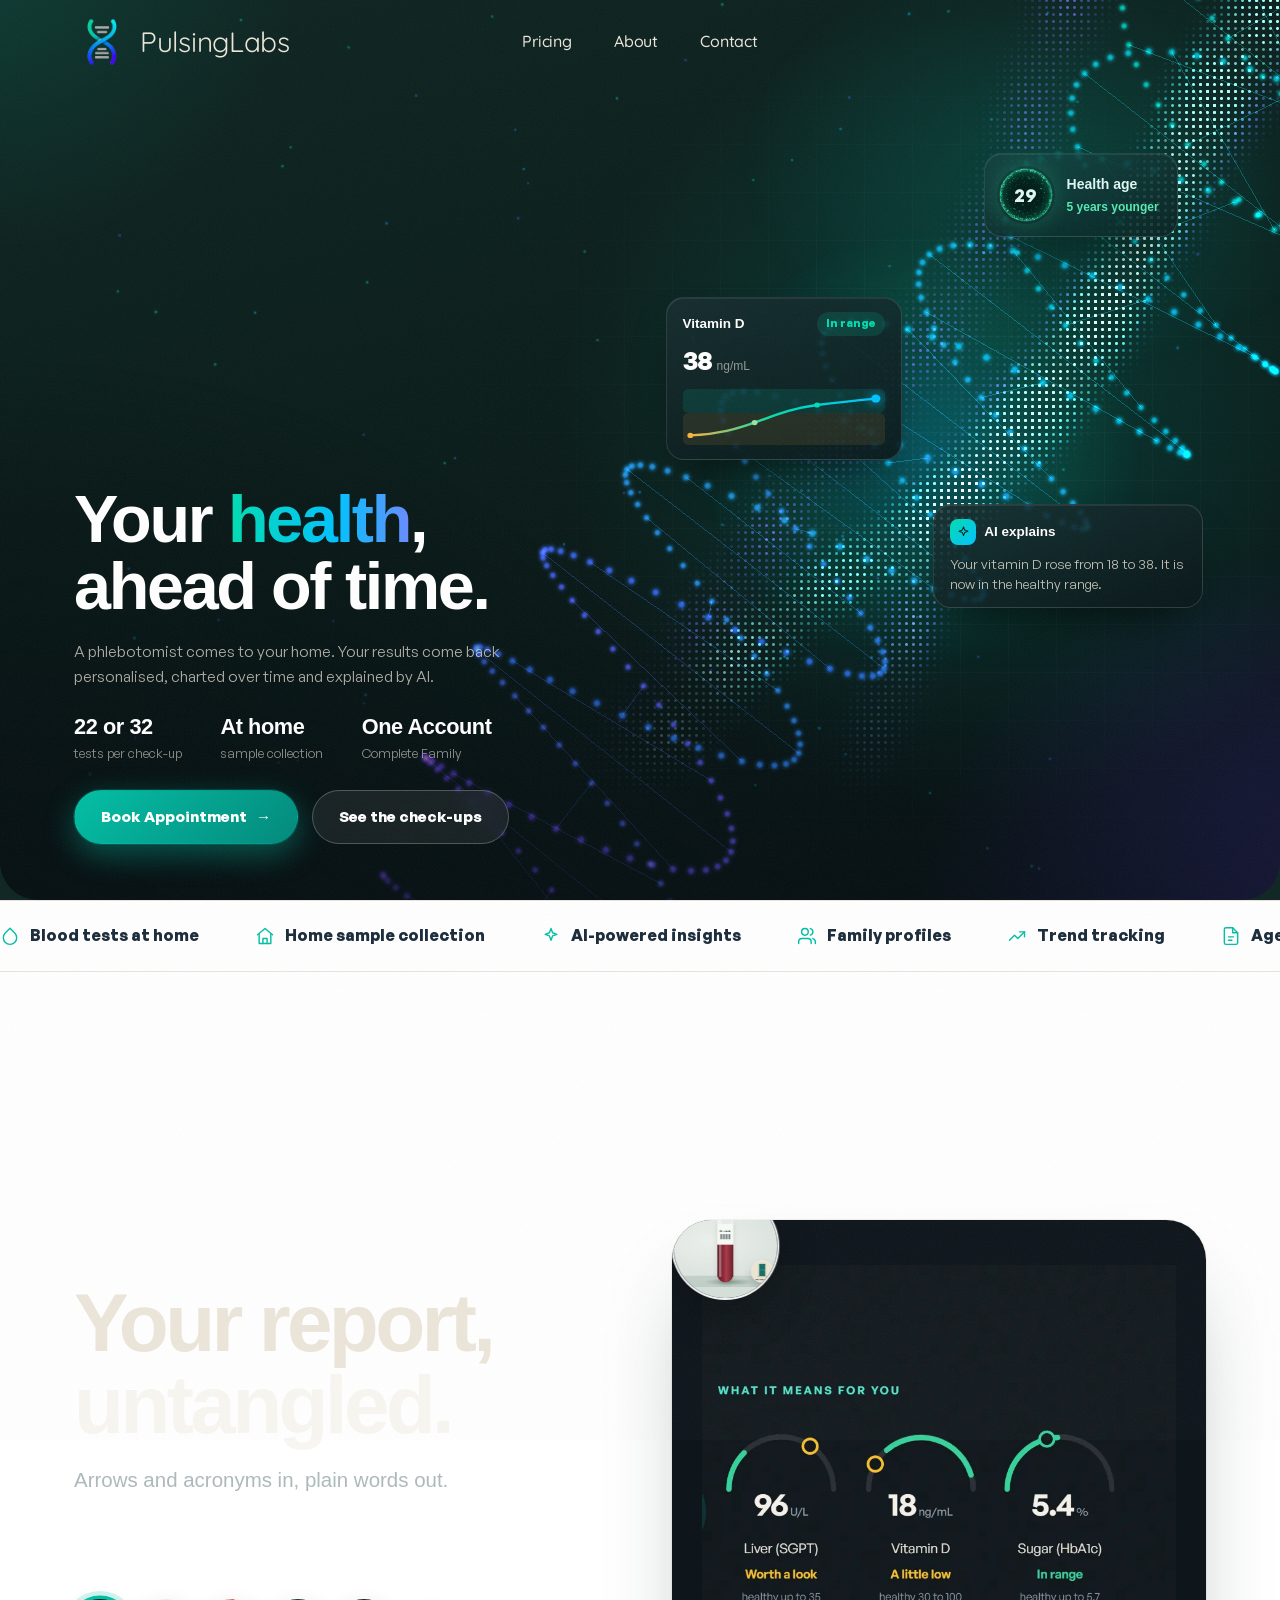
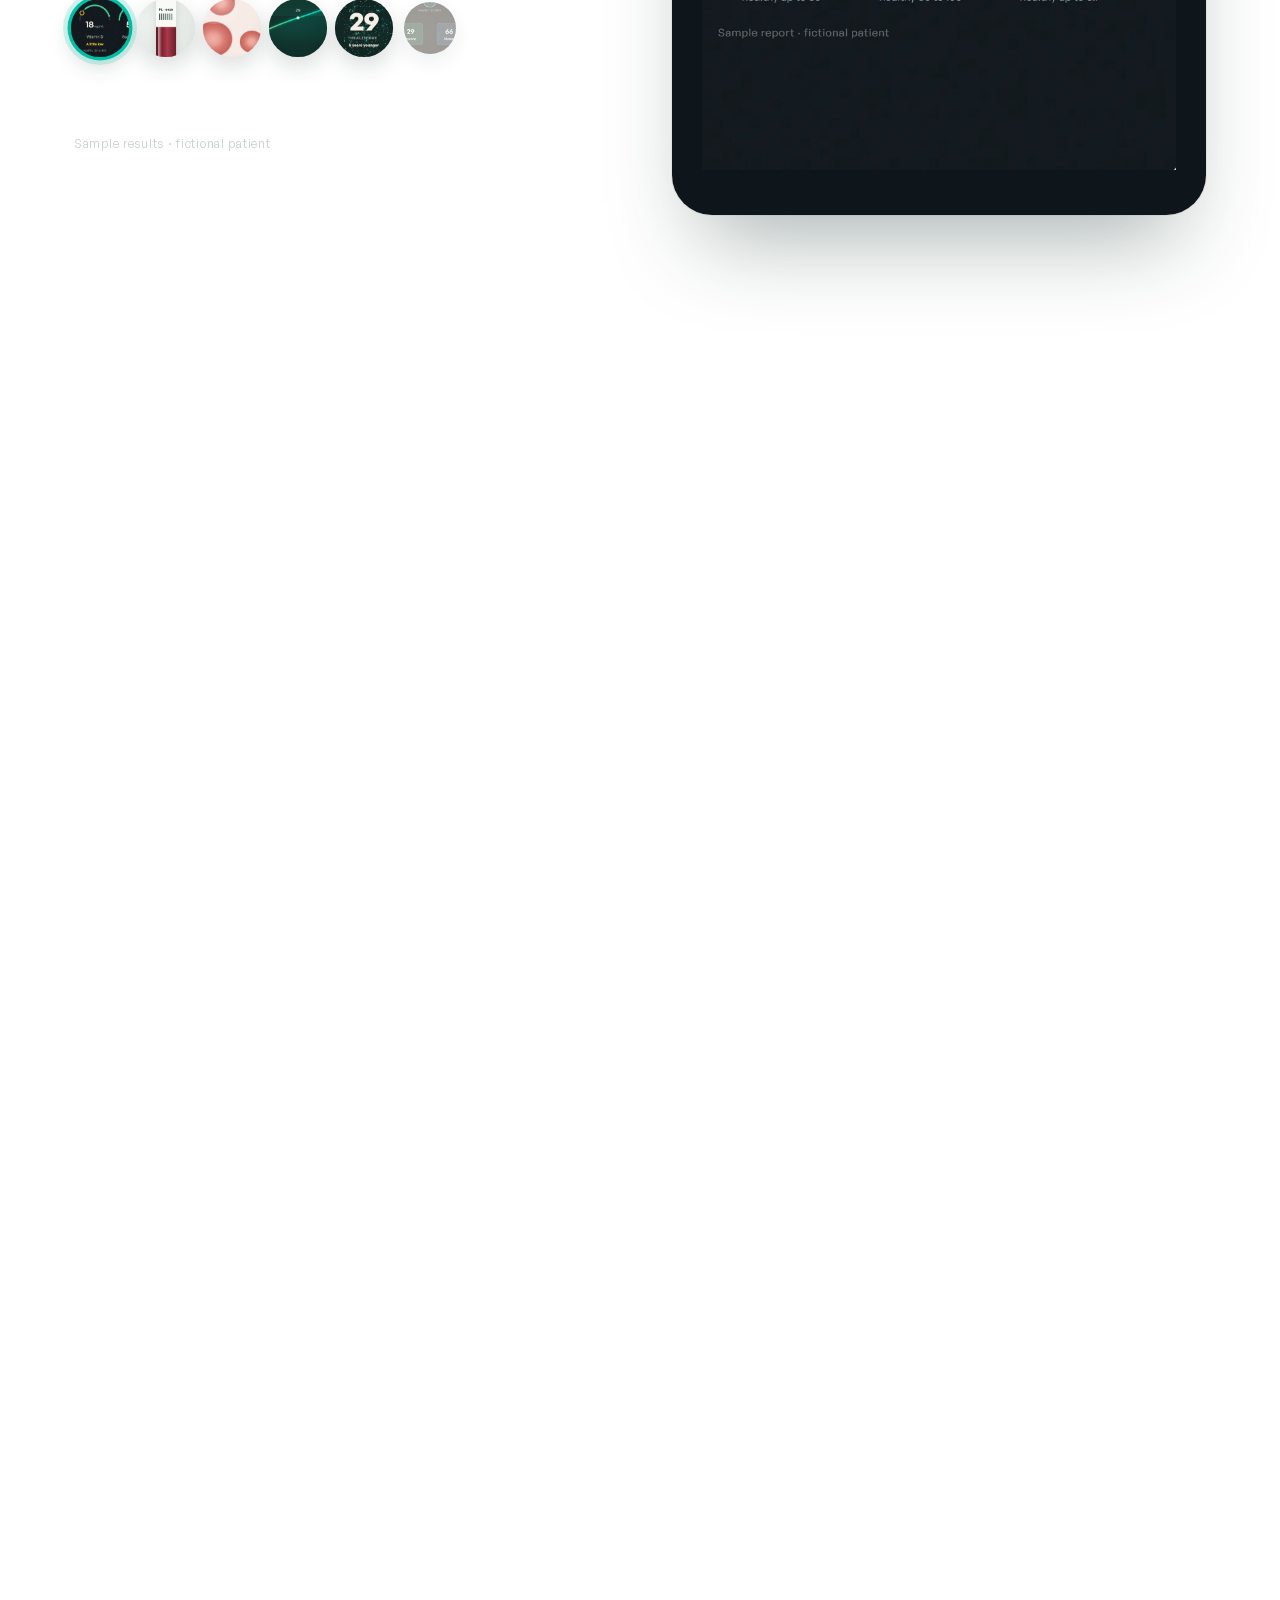
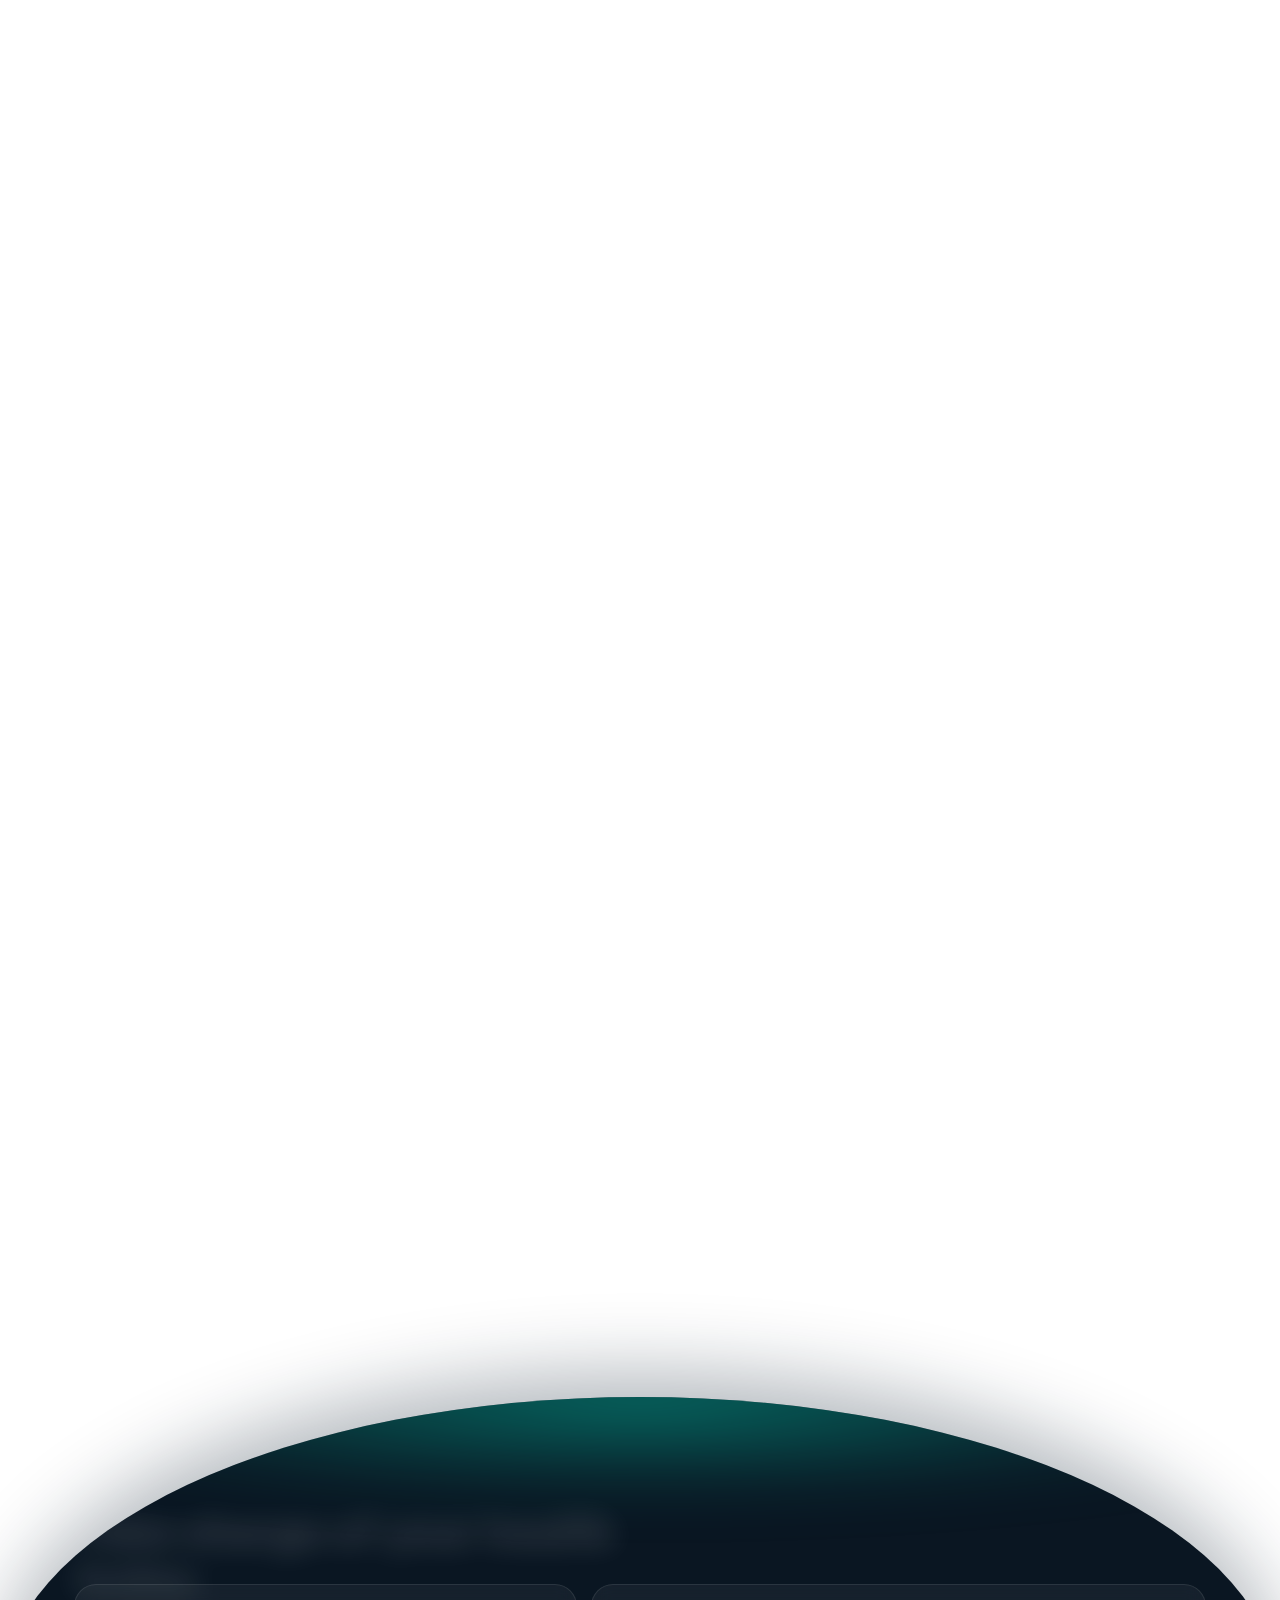
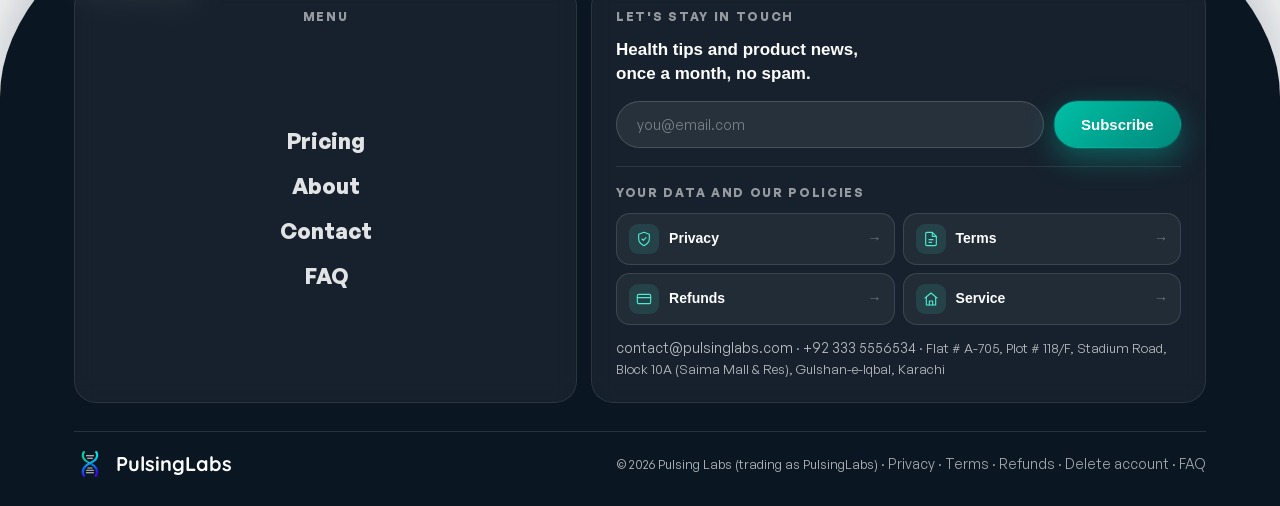
==== commit 867c4b97: "site: owner fixes 2026-11-15 (slim phone header, compact pricing, phone-first form) - Phone header a" ====
--- a/index.html
+++ b/index.html
@@ -21,7 +21,7 @@
   <meta name="twitter:image" content="https://pulsinglabs.com/og-image.png" />
   <link rel="preload" href="assets/fonts/general-sans-600.woff2" as="font" type="font/woff2" crossorigin />
   <link rel="preload" href="assets/fonts/general-sans-400.woff2" as="font" type="font/woff2" crossorigin />
-  <link rel="stylesheet" href="assets/style.css?v=171" />
+  <link rel="stylesheet" href="assets/style.css?v=173" />
   <link rel="icon" type="image/png" href="assets/img/favicon.png" />
   <!-- 3D engine for the holographic body band (self-hosted, pinned
        model-viewer@3.5.0) is injected on demand by app.js when the band
@@ -72,7 +72,7 @@
           <li><b>One Account</b><span>Complete Family</span></li>
         </ul>
         <div class="hero-cta">
-          <a class="btn btn-primary" href="#" data-cta="app" data-magnetic data-i18n-html="home.cta1">Request a check-up <span class="arrow">→</span></a>
+          <a class="btn btn-primary" href="#" data-cta="app" data-magnetic data-i18n-html="home.cta1">Book Appointment <span class="arrow">→</span></a>
           <a class="btn btn-glass" href="/pricing">See the check-ups</a>
         </div>
       </div>
@@ -118,17 +118,17 @@
           <div class="pp-ph pp-sc" style="background:#0E151B"><img src="assets/img/sc-1.webp" alt="A lab report turned into three simple dials: liver worth a look, vitamin D a little low, sugar in range" loading="eager" decoding="async" /></div>
           <div class="pp-ph pp-sc" style="background:#D5E0D9;clip-path:circle(0 at 85% 87%)"><img src="assets/img/sc-2.webp" alt="A single blood tube with a PulsingLabs label" loading="lazy" decoding="async" /></div>
           <div class="pp-ph pp-sc" style="background:#F5E9E3;clip-path:circle(0 at 85% 87%)"><img src="assets/img/sc-3.webp" alt="Blood cells under a lens, with a reading: haemoglobin in range" loading="lazy" decoding="async" /></div>
-          <div class="pp-ph pp-sc" style="background:#0B201D;clip-path:circle(0 at 85% 87%)"><img src="assets/img/sc-4.webp" alt="Vitamin D rising from 18 to 29 to 38, back in the healthy range" loading="lazy" decoding="async" /></div>
+          <div class="pp-ph pp-sc" style="background:#0B201D;clip-path:circle(0 at 85% 87%)"><img src="assets/img/sc-4.webp?v=2" alt="Vitamin D rising from 18 to 29 to 38, back in the healthy range" loading="lazy" decoding="async" /></div>
           <div class="pp-ph pp-sc" style="background:#08110f;clip-path:circle(0 at 85% 87%)"><img src="assets/img/sc-5.webp" alt="A glowing orb of points with a health age of 29, five years younger" loading="lazy" decoding="async" /></div>
           <div class="pp-ph pp-sc" style="background:#15110b;clip-path:circle(0 at 85% 87%)"><img src="assets/img/sc-6.webp" alt="A house with one lit window per family member and their health age" loading="lazy" decoding="async" /></div>
           <span class="pp-th" aria-hidden="true" style="background:#D5E0D9 url(assets/img/sc-2.webp) center/contain no-repeat"></span>
           <span class="pp-th" aria-hidden="true" style="background:#F5E9E3 url(assets/img/sc-3.webp) center/contain no-repeat"></span>
-          <span class="pp-th" aria-hidden="true" style="background:#0B201D url(assets/img/sc-4.webp) center/contain no-repeat"></span>
+          <span class="pp-th" aria-hidden="true" style="background:#0B201D url(assets/img/sc-4.webp?v=2) center/contain no-repeat"></span>
           <span class="pp-th" aria-hidden="true" style="background:#08110f url(assets/img/sc-5.webp) center/contain no-repeat"></span>
           <span class="pp-th" aria-hidden="true" style="background:#15110b url(assets/img/sc-6.webp) center/contain no-repeat"></span>
           <span class="pp-ring" aria-hidden="true"></span>
         </div>
-        <div class="pp-idx" aria-hidden="true"><span class="on" style="background:#0E151B url(assets/img/sc-1.webp) center/230% no-repeat"></span><span class="" style="background:#D5E0D9 url(assets/img/sc-2.webp) center/230% no-repeat"></span><span class="" style="background:#F5E9E3 url(assets/img/sc-3.webp) center/230% no-repeat"></span><span class="" style="background:#0B201D url(assets/img/sc-4.webp) center/230% no-repeat"></span><span class="" style="background:#08110f url(assets/img/sc-5.webp) center/230% no-repeat"></span><span class="" style="background:#15110b url(assets/img/sc-6.webp) center/230% no-repeat"></span></div>
+        <div class="pp-idx" aria-hidden="true"><span class="on" style="background:#0E151B url(assets/img/sc-1.webp) center/230% no-repeat"></span><span class="" style="background:#D5E0D9 url(assets/img/sc-2.webp) center/230% no-repeat"></span><span class="" style="background:#F5E9E3 url(assets/img/sc-3.webp) center/230% no-repeat"></span><span class="" style="background:#0B201D url(assets/img/sc-4.webp?v=2) center/230% no-repeat"></span><span class="" style="background:#08110f url(assets/img/sc-5.webp) center/230% no-repeat"></span><span class="" style="background:#15110b url(assets/img/sc-6.webp) center/230% no-repeat"></span></div>
         <p class="pp-cap">Sample results · fictional patient</p>
       </div>
     </div>
@@ -287,7 +287,7 @@
           <div class="step-phone"><img src="assets/img/app-step3.webp?v=4" alt="A PulsingLabs result: a Vitamin D trend chart rising into the healthy range, with a plain-English explanation" width="600" height="1298" loading="lazy" decoding="async" /></div>
         </div>
       </div>
-      <p class="center reveal" style="margin-top:28px;font-size:15px;"><span class="step-note" style="display:block;margin:0 0 14px;">The app screens show sample data.</span><a href="/how-it-works" style="color:var(--teal-d);font-weight:700;">See exactly how a home visit in Karachi works <span class="arrow">→</span></a> · <a href="/pricing" style="color:var(--teal-d);font-weight:700;">Compare the two packages</a></p>
+      <p class="center reveal" style="margin-top:28px;font-size:15px;"><span class="step-note" style="display:block;margin:0 0 14px;">The app screens show sample data.</span><a href="/pricing" style="color:var(--teal-d);font-weight:700;">Compare the two packages</a></p>
     </div>
   </section>
 
@@ -324,7 +324,7 @@
 
   <!-- The closing CTA lives in the mega footer now (same headline + Open the
        App button), so the old teal band was removed as a duplicate. -->
-  <div id="site-footer"><nav aria-label="Site pages"><p><a href="/">Home</a> · <a href="/pricing">Pricing</a> · <a href="/how-it-works">How it works</a> · <a href="/faq">FAQ</a> · <a href="/features">Features</a> · <a href="/business">For business</a> · <a href="/about">About</a> · <a href="/contact">Contact</a> · <a href="/how-it-works#service-policy">Service policy</a> · <a href="/refunds">Refund policy</a> · <a href="/privacy">Privacy policy</a> · <a href="/terms">Terms</a></p><p>PulsingLabs · Blood tests at home in Karachi · <a href="mailto:contact@pulsinglabs.com">contact@pulsinglabs.com</a></p></nav></div>
-  <script src="assets/app.js?v=139"></script>
+  <div id="site-footer"><nav aria-label="Site pages"><p><a href="/">Home</a> · <a href="/pricing">Pricing</a> · <a href="/faq">FAQ</a> · <a href="/features">Features</a> · <a href="/business">For business</a> · <a href="/about">About</a> · <a href="/contact">Contact</a> · <a href="/refunds#service-policy">Service policy</a> · <a href="/refunds">Refund policy</a> · <a href="/privacy">Privacy policy</a> · <a href="/terms">Terms</a></p><p>PulsingLabs · Blood tests at home in Karachi · <a href="mailto:contact@pulsinglabs.com">contact@pulsinglabs.com</a></p></nav></div>
+  <script src="assets/app.js?v=141"></script>
 </body>
 </html>
--- a/assets/style.css
+++ b/assets/style.css
@@ -2722,3 +2722,41 @@
 }
 
 @media (max-width: 860px) { .pp6 .pp-idx { gap: 8px; } .pp6 .pp-idx span { width: 32px; height: 32px; } }
+
+/* Owner 2026-11-15: compact page hero (pricing) so the useful content is on the first screen. */
+.page-hero.ph-compact { padding: 118px 0 34px; }
+.page-hero.ph-compact .crumbs { margin-bottom: 10px; }
+.page-hero.ph-compact h1 { font-size: clamp(30px, 4.4vw, 52px); }
+.page-hero.ph-compact .lead { margin-top: 10px; font-size: 16px; }
+@media (max-width: 760px) { .page-hero.ph-compact { padding: 92px 0 22px; } .page-hero.ph-compact .eyebrow { display: none; } }
+/* footer without the connect card (every page except Contact): two even columns */
+@media (min-width: 961px) { .mf-cards:not(:has(.mf-connect)) { grid-template-columns: .9fr 1.1fr; } }
+
+/* Owner 2026-11-15: a slimmer header bar on phones, on every page (was ~84px tall). */
+@media (max-width: 960px) {
+  .nav, .nav.scrolled { padding: 6px 0; }
+  .logo { font-size: 21px; gap: 8px; }
+  .logo .dot, .logo .dot .logo-mark { width: 36px; height: 36px; }
+  .nav-toggle { width: 38px; height: 38px; }
+}
+@media (max-width: 760px) {
+  .hero-panel { padding-top: 78px; }
+}
+
+/* Owner 2026-11-15: wider Three steps cards on phones (still inset from the screen edge). */
+@media (max-width: 760px) { #how .wrap.section-box { padding-inline: 10px; margin-inline: 12px; } }
+
+/* Owner 2026-11-15 ("hero breaks after a fast scroll back up"): every heading word and
+   every revealed block kept its own GPU layer forever (will-change), hundreds of them.
+   On a phone fling the compositor could not raster them in time, so the hero showed
+   blank tiles. A layer is only needed while the element animates; release it after. */
+.split-in .w, .reveal.in, .reveal-l.in, .reveal-r.in, .reveal-zoom.in { will-change: auto; }
+.hero-panel { contain: paint; }
+
+/* pricing: an even tighter hero so the table is on the first screen */
+.page-hero.ph-compact { padding: 96px 0 18px; }
+.page-hero.ph-compact .crumbs { margin-bottom: 6px; font-size: 13px; }
+.page-hero.ph-compact .eyebrow { display: none; }
+.page-hero.ph-compact h1 { font-size: clamp(28px, 3.6vw, 42px); }
+.page-hero.ph-compact .lead { margin-top: 6px; font-size: 15px; }
+@media (max-width: 760px) { .page-hero.ph-compact { padding: 74px 0 12px; } .page-hero.ph-compact h1 { font-size: 28px; } .page-hero.ph-compact .lead { font-size: 14px; } }
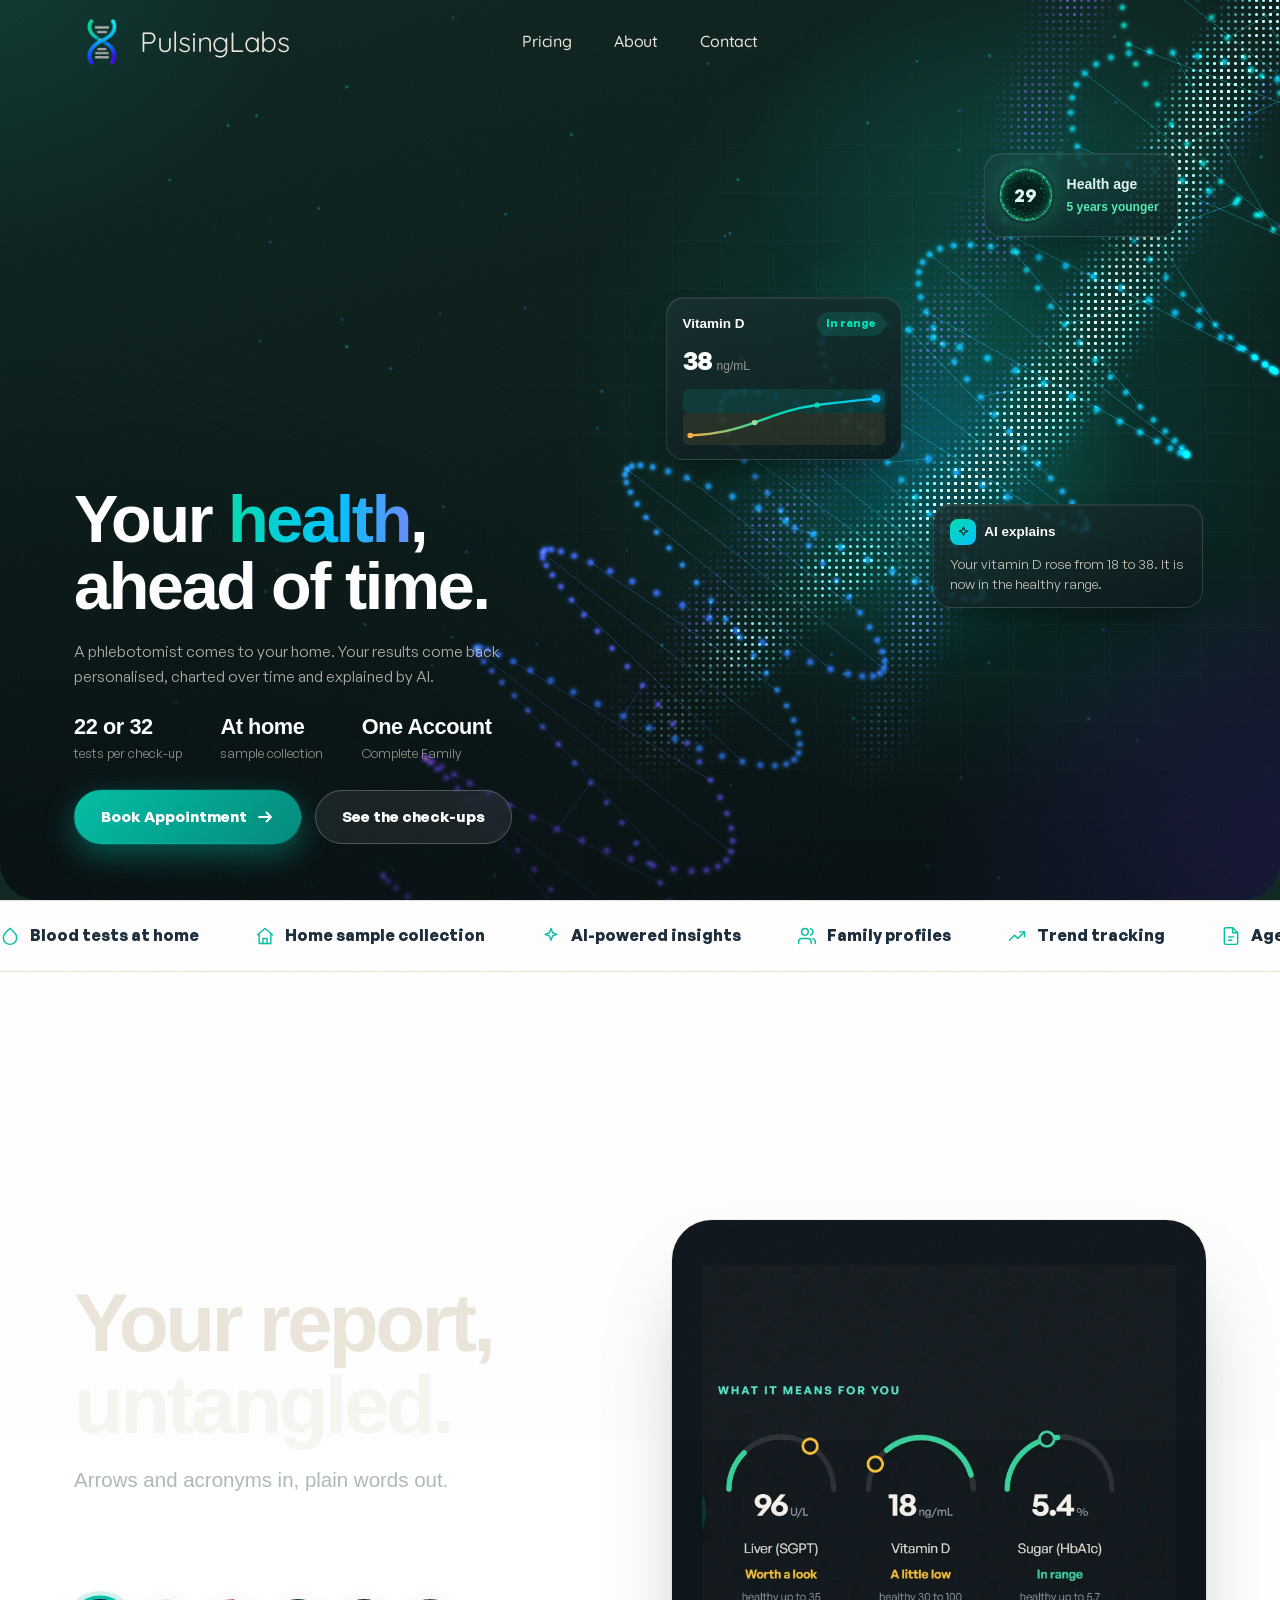
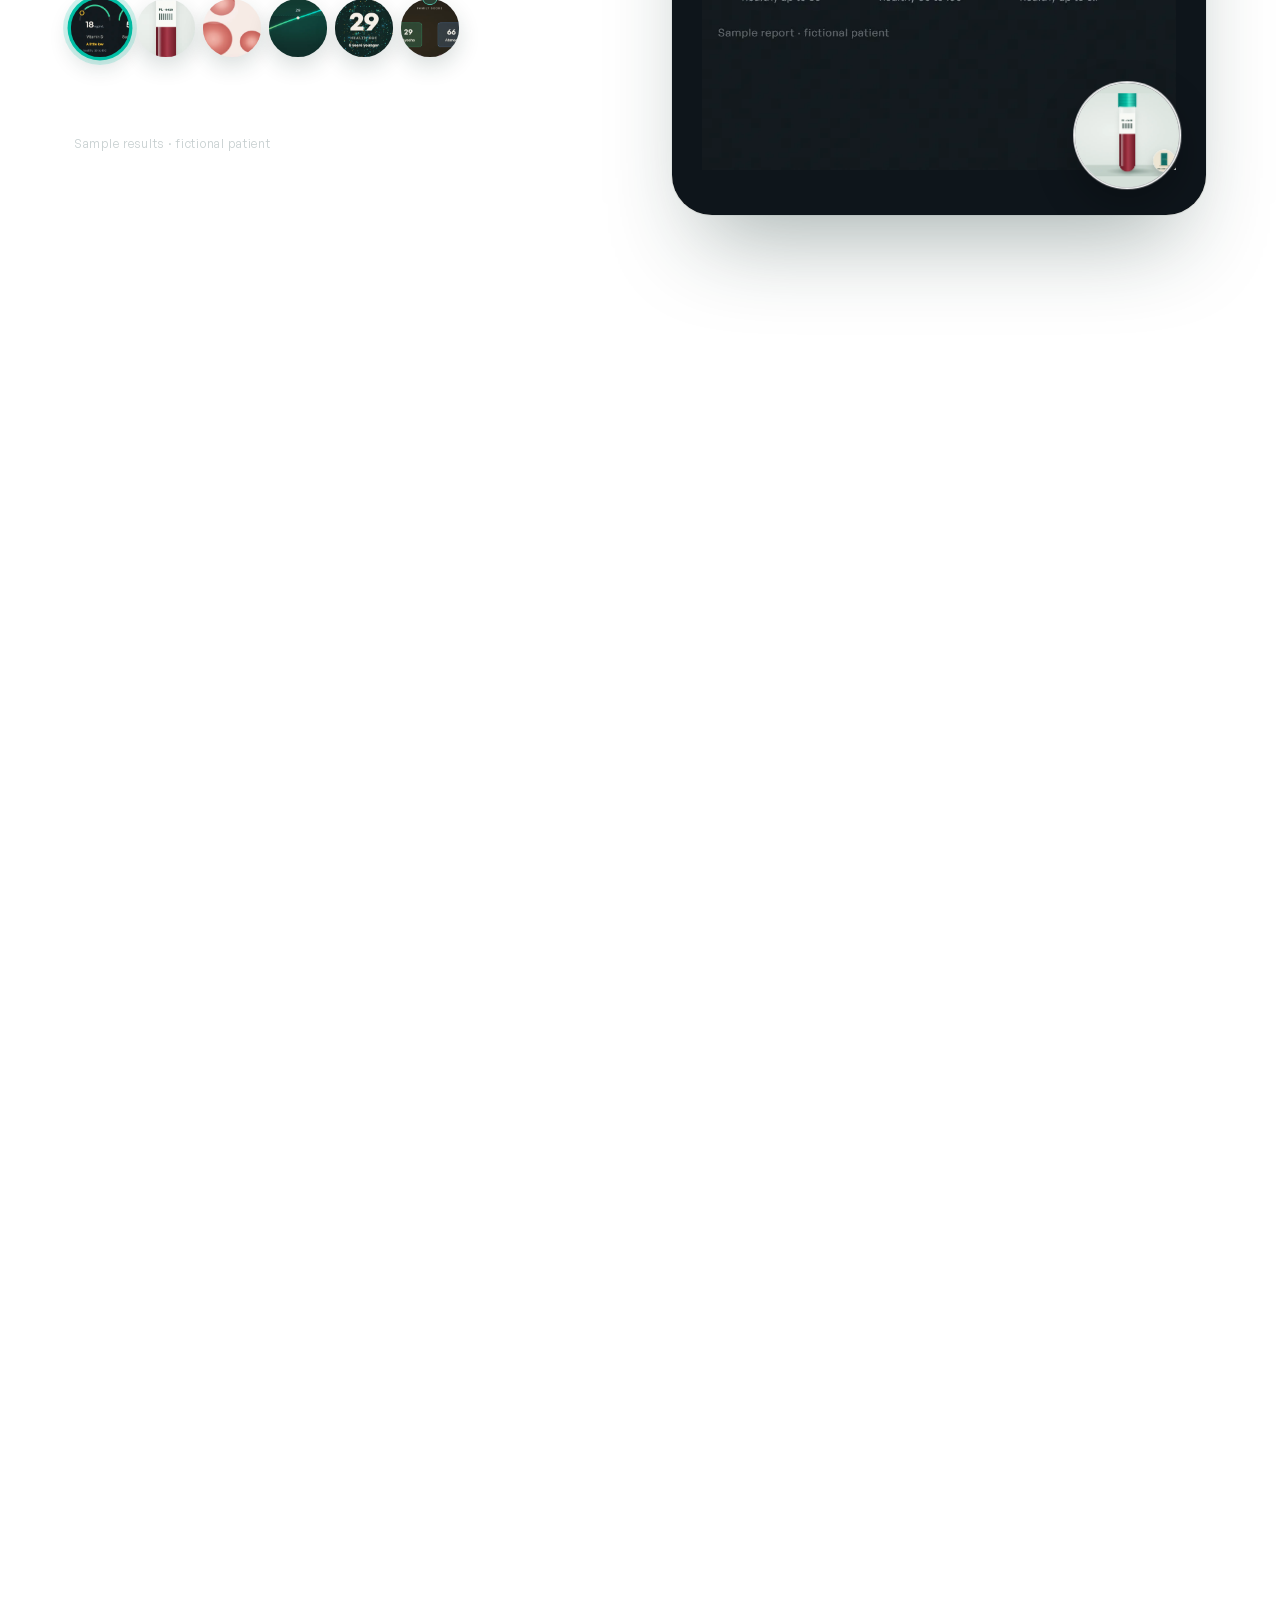
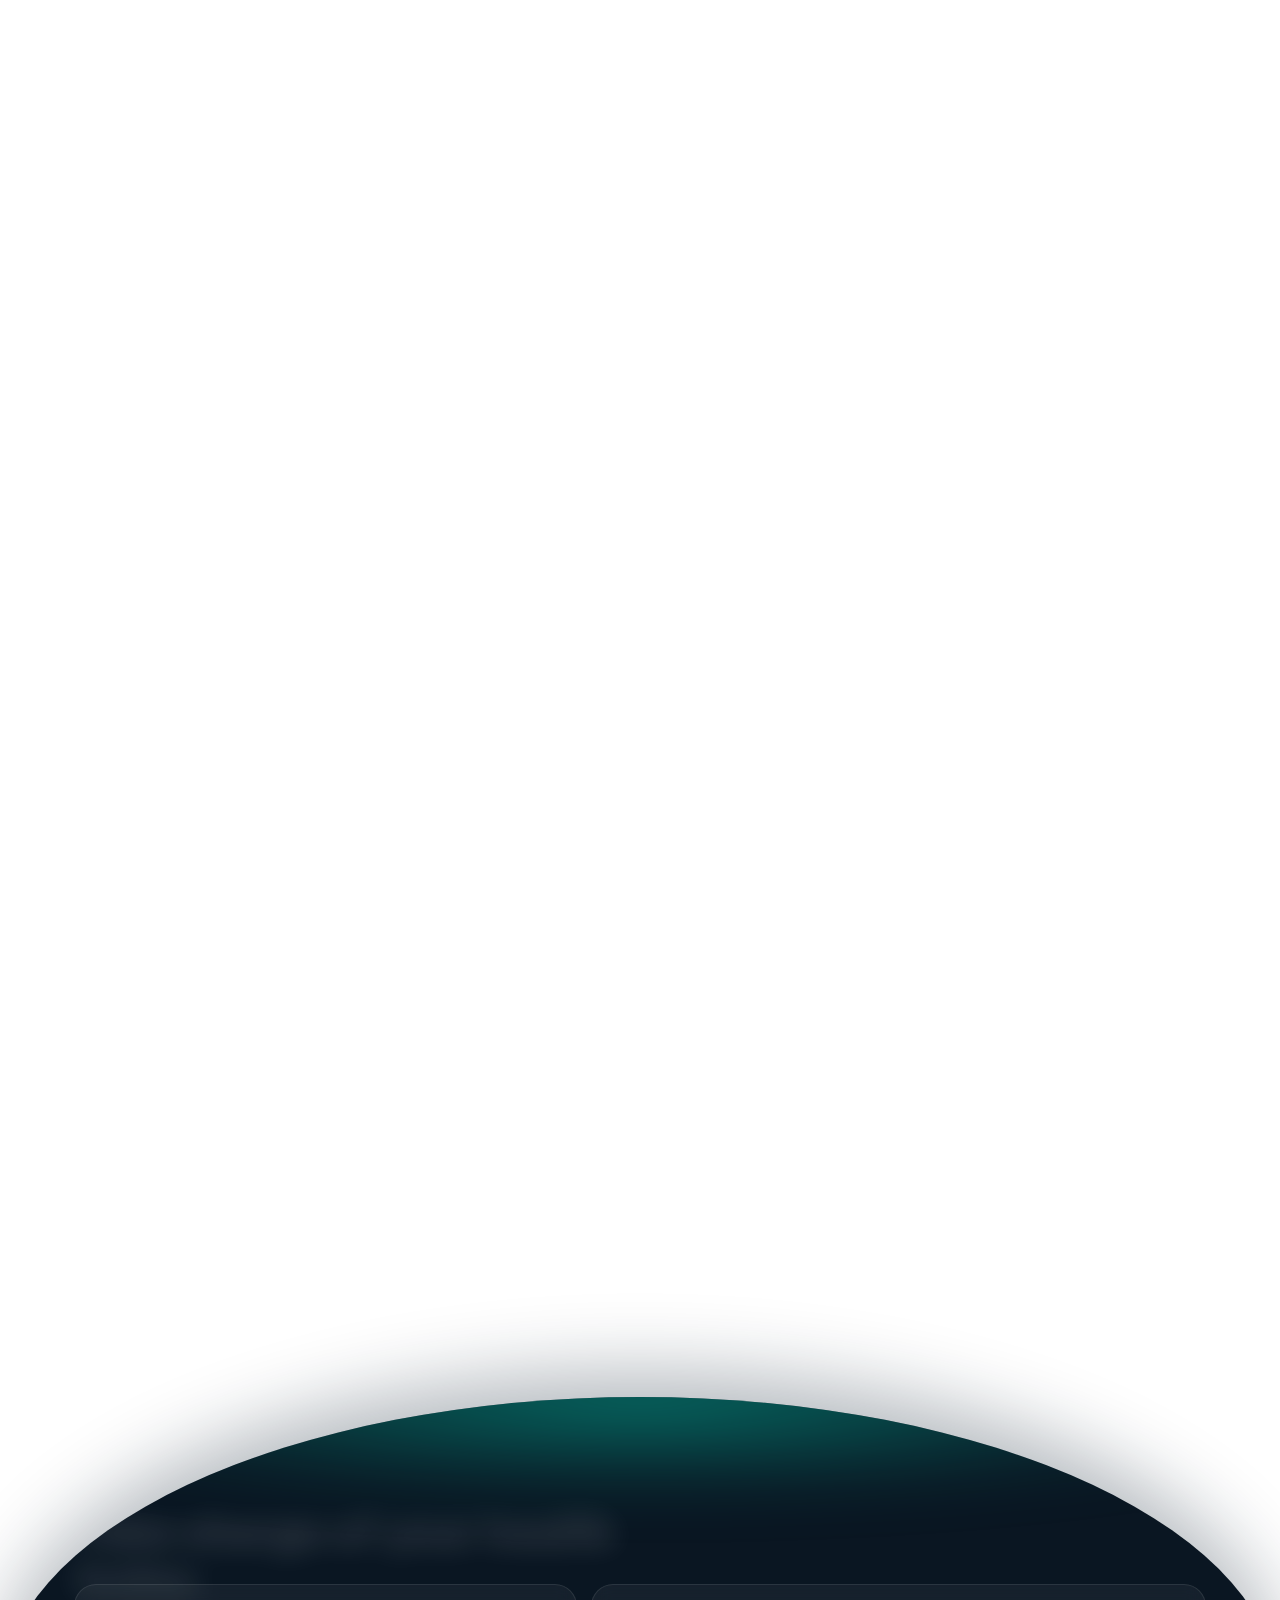
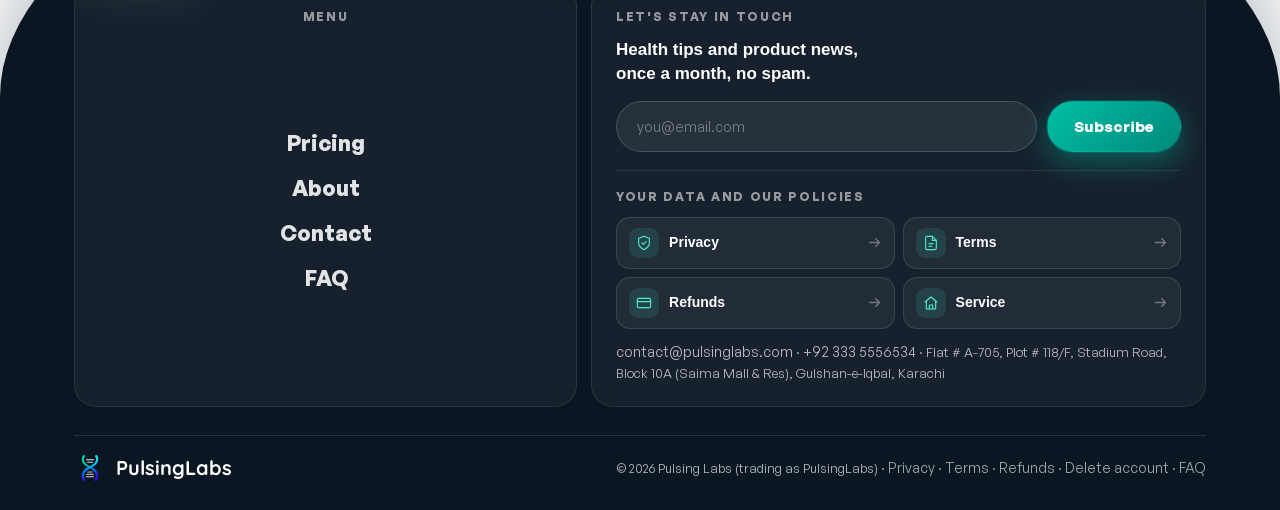
==== commit 9777dcbd: "site: one typeface everywhere (General Sans), icons drawn instead of typed An audit of every charact" ====
--- a/index.html
+++ b/index.html
@@ -21,7 +21,7 @@
   <meta name="twitter:image" content="https://pulsinglabs.com/og-image.png" />
   <link rel="preload" href="assets/fonts/general-sans-600.woff2" as="font" type="font/woff2" crossorigin />
   <link rel="preload" href="assets/fonts/general-sans-400.woff2" as="font" type="font/woff2" crossorigin />
-  <link rel="stylesheet" href="assets/style.css?v=173" />
+  <link rel="stylesheet" href="assets/style.css?v=174" />
   <link rel="icon" type="image/png" href="assets/img/favicon.png" />
   <!-- 3D engine for the holographic body band (self-hosted, pinned
        model-viewer@3.5.0) is injected on demand by app.js when the band
@@ -72,7 +72,7 @@
           <li><b>One Account</b><span>Complete Family</span></li>
         </ul>
         <div class="hero-cta">
-          <a class="btn btn-primary" href="#" data-cta="app" data-magnetic data-i18n-html="home.cta1">Book Appointment <span class="arrow">→</span></a>
+          <a class="btn btn-primary" href="#" data-cta="app" data-magnetic data-i18n-html="home.cta1">Book Appointment <span class="arrow" aria-hidden="true"></span></a>
           <a class="btn btn-glass" href="/pricing">See the check-ups</a>
         </div>
       </div>
@@ -219,7 +219,7 @@
             <li data-i18n="hc.li3">Results flow into the app like any other test</li>
           </ul>
           <div class="hero-cta">
-            <a class="btn btn-primary" href="#" data-cta="home-visit" data-magnetic data-i18n-html="hc.btn">Request a home visit <span class="arrow">→</span></a>
+            <a class="btn btn-primary" href="#" data-cta="home-visit" data-magnetic data-i18n-html="hc.btn">Request a home visit <span class="arrow" aria-hidden="true"></span></a>
           </div>
         </div>
         <div class="split-media reveal-l">
@@ -325,6 +325,6 @@
   <!-- The closing CTA lives in the mega footer now (same headline + Open the
        App button), so the old teal band was removed as a duplicate. -->
   <div id="site-footer"><nav aria-label="Site pages"><p><a href="/">Home</a> · <a href="/pricing">Pricing</a> · <a href="/faq">FAQ</a> · <a href="/features">Features</a> · <a href="/business">For business</a> · <a href="/about">About</a> · <a href="/contact">Contact</a> · <a href="/refunds#service-policy">Service policy</a> · <a href="/refunds">Refund policy</a> · <a href="/privacy">Privacy policy</a> · <a href="/terms">Terms</a></p><p>PulsingLabs · Blood tests at home in Karachi · <a href="mailto:contact@pulsinglabs.com">contact@pulsinglabs.com</a></p></nav></div>
-  <script src="assets/app.js?v=141"></script>
+  <script src="assets/app.js?v=143"></script>
 </body>
 </html>
--- a/assets/style.css
+++ b/assets/style.css
@@ -11,6 +11,10 @@
 @font-face { font-family: 'Quicksand'; src: url('fonts/quicksand-var-latin.woff2') format('woff2'); font-weight: 300 700; font-style: normal; font-display: swap; }
 
 :root {
+  /* Icons as drawn shapes, not text characters: General Sans has no arrow or tick, so a typed → or ✓ was
+     drawn in a different system font on every device. Mask = takes the colour of the text around it. */
+  --ic-arrow: url("data:image/svg+xml,%3Csvg xmlns='http://www.w3.org/2000/svg' viewBox='0 0 24 24' fill='none' stroke='%23000' stroke-width='2.4' stroke-linecap='round' stroke-linejoin='round'%3E%3Cpath d='M4 12h16M14 6l6 6-6 6'/%3E%3C/svg%3E");
+  --ic-check: url("data:image/svg+xml,%3Csvg xmlns='http://www.w3.org/2000/svg' viewBox='0 0 24 24' fill='none' stroke='%23000' stroke-width='3' stroke-linecap='round' stroke-linejoin='round'%3E%3Cpath d='M5 12.5l4.5 4.5L19 7'/%3E%3C/svg%3E");
   --teal: #00BFA5;
   --teal-d: #00897B;
   --teal-l: #4DEAD0;
@@ -60,6 +64,8 @@
    sitewide — mouse users never see it, keyboard users need it to navigate). */
 :focus-visible { outline: 2px solid var(--teal); outline-offset: 3px; border-radius: 4px; }
 .btn:focus-visible, .card:focus-visible { outline-offset: 2px; }
+/* One typeface: buttons, inputs, selects and text areas otherwise default to the system font (Arial). */
+button, input, select, textarea { font-family: inherit; }
 /* Anchor targets land clear of the fixed header instead of underneath it. */
 [id] { scroll-margin-top: 96px; }
 /* overflow-x: CLIP (not hidden) — hidden turns html/body into a scroll
@@ -243,7 +249,12 @@
 .btn-light:hover { background: rgba(255,255,255,.22); }
 .btn-dark { background: var(--navy); color:#fff; }
 .btn-dark:hover { background: var(--navy-2); }
-.btn .arrow { transition: transform .25s var(--ease); }
+.arrow {
+  display: inline-block; flex: none; width: 1.05em; height: 1.05em; font-size: 0 !important; line-height: 0; vertical-align: -.17em;
+  background: currentColor; -webkit-mask: var(--ic-arrow) center / contain no-repeat; mask: var(--ic-arrow) center / contain no-repeat;
+}
+.btn .arrow { font-size: 15px !important; width: 18px; height: 18px; transition: transform .25s var(--ease); }
+.btn .arrow { font-size: 0 !important; }
 .btn:hover .arrow { transform: none; }
 /* shine sweep - DISABLED (owner request: buttons must stay still on hover).
    Restore by re-adding the ::after block + .btn:hover::after { left: 130%; } */
@@ -488,7 +499,7 @@
 .spotlight > div > p { color: var(--muted); font-size: 17px; margin-bottom: 20px; }
 .spotlight ul { list-style: none; display: grid; gap: 11px; }
 .spotlight li { display: flex; gap: 11px; font-size: 15.5px; }
-.spotlight li::before { content: "✓"; color: var(--teal); font-weight: 900; }
+.spotlight li::before { content: ""; flex: none; width: 15px; height: 15px; margin-top: 4px; background: var(--teal); -webkit-mask: var(--ic-check) center / contain no-repeat; mask: var(--ic-check) center / contain no-repeat; }
 .sp-visual { background: linear-gradient(160deg, var(--bg-mint), var(--bg-soft)); border: 1px solid var(--line); border-radius: var(--radius-lg); padding: 34px; min-height: 300px; display: grid; place-items: center; box-shadow: var(--shadow-sm); }
 .chat-bubble { max-width: 320px; width: 100%; }
 .bubble { padding: 13px 17px; border-radius: 18px; font-size: 14px; margin-bottom: 11px; max-width: 88%; box-shadow: var(--shadow-sm); }
@@ -557,7 +568,7 @@
 .plan .pdesc { color: var(--muted); font-size: 14px; min-height: 42px; }
 .plan ul { list-style: none; margin: 22px 0 26px; display: grid; gap: 12px; flex: 1; }
 .plan li { font-size: 15px; color: var(--ink); display: flex; gap: 11px; }
-.plan li::before { content: "✓"; color: var(--teal); font-weight: 900; }
+.plan li::before { content: ""; flex: none; width: 15px; height: 15px; margin-top: 4px; background: var(--teal); -webkit-mask: var(--ic-check) center / contain no-repeat; mask: var(--ic-check) center / contain no-repeat; }
 .plan.featured li::before { color: var(--teal-l); }
 
 /* ---------- Testimonials carousel ---------- */
@@ -1434,7 +1445,7 @@
 .kinetic-track {
   display: inline-flex; align-items: baseline; gap: 38px;
   will-change: transform;
-  font-family: 'JetBrains Mono', ui-monospace, 'Cascadia Code', 'SF Mono', Consolas, monospace;
+  font-family: inherit; font-variant-numeric: tabular-nums;
   font-weight: 500; font-size: clamp(38px, 5.6vw, 74px); line-height: 1;
   letter-spacing: .05em; text-transform: uppercase;
 }
@@ -1696,14 +1707,14 @@
 .mega-item { counter-increment: mi; position: relative; }
 .mega-item::before {
   content: counter(mi, decimal-leading-zero);
-  font-family: 'JetBrains Mono', ui-monospace, Consolas, monospace;
+  font-family: inherit; font-variant-numeric: tabular-nums;
   font-size: 10px; letter-spacing: .18em; font-weight: 600;
   color: var(--teal); opacity: .6; margin-bottom: 3px;
 }
 .mega-item::after {
-  content: '→'; position: absolute; right: 14px; top: 50%;
+  content: ""; position: absolute; right: 14px; top: 50%; width: 20px; height: 20px;
   transform: translate(-8px, -50%); opacity: 0;
-  color: var(--teal); font-size: 20px;
+  background: var(--teal); -webkit-mask: var(--ic-arrow) center / contain no-repeat; mask: var(--ic-arrow) center / contain no-repeat;
   transition: opacity .25s var(--ease), transform .25s var(--ease);
 }
 .mega-item:hover::after { opacity: 1; transform: translate(0, -50%); }
@@ -1767,13 +1778,11 @@
 .plan .amt span { display: inline-block; margin-left: 4px; }
 .plan li { align-items: flex-start; }
 .plan li::before {
-  content: "✓";
-  display: inline-flex; align-items: center; justify-content: center;
+  content: "";
+  display: inline-block;
   width: 20px; height: 20px; margin-top: 1px;
   border-radius: 50%;
-  background: rgba(0,191,165,.12);
-  color: var(--teal-d);
-  font-size: 11px; font-weight: 900;
+  background: rgba(0,191,165,.12) url("data:image/svg+xml,%3Csvg xmlns='http://www.w3.org/2000/svg' viewBox='0 0 24 24' fill='none' stroke='%2300897B' stroke-width='3.4' stroke-linecap='round' stroke-linejoin='round'%3E%3Cpath d='M6 12.5l4 4L18 8'/%3E%3C/svg%3E") center / 11px no-repeat;
   flex: 0 0 20px;
 }
 .plan.featured li::before { background: rgba(255,255,255,.14); color: var(--teal-l); }
@@ -2003,7 +2012,7 @@
 }
 footer.site.mf .mf-legal-links a:hover { padding-left: 12px; }
 footer.site.mf .mf-legal-links a .ti { flex: none; width: 30px; height: 30px; border-radius: 9px; display: grid; place-items: center; background: rgba(77,234,208,.12); }
-footer.site.mf .mf-legal-links a::after { content: "→"; margin-left: auto; color: rgba(255,255,255,.35); transition: transform .25s var(--ease), color .25s var(--ease); }
+footer.site.mf .mf-legal-links a::after { content: ""; width: 15px; height: 15px; flex: none; margin-left: auto; background: currentColor; -webkit-mask: var(--ic-arrow) center / contain no-repeat; mask: var(--ic-arrow) center / contain no-repeat; color: rgba(255,255,255,.35); transition: transform .25s var(--ease), color .25s var(--ease); }
 footer.site.mf .mf-legal-links a:hover::after { transform: translateX(3px); color: var(--teal-l); }
 
 /* =====================================================================
@@ -2103,7 +2112,7 @@
 #how .step-panel { position: absolute; z-index: 5; box-sizing: border-box; border-radius: 18px; padding: 16px 18px; color: #ECE6DA;
   background: linear-gradient(160deg, rgba(21,42,41,.95), rgba(9,20,20,.96));
   box-shadow: 0 0 0 1px rgba(255,255,255,.1), 0 22px 40px -18px rgba(0,0,0,.7); }
-#how .sp-cap { font: 500 10.5px/1 ui-monospace, 'SF Mono', 'Cascadia Mono', Consolas, monospace; letter-spacing: .14em; text-transform: uppercase; color: rgba(236,230,218,.5); margin-bottom: 12px; }
+#how .sp-cap { font: 500 10.5px/1 'General Sans', 'Hanken Grotesk', -apple-system, BlinkMacSystemFont, 'Segoe UI', sans-serif; letter-spacing: .14em; text-transform: uppercase; color: rgba(236,230,218,.5); margin-bottom: 12px; }
 #how .sp-tier { display: flex; align-items: baseline; gap: 10px; padding: 9px 0; border-top: 1px solid rgba(255,255,255,.1); }
 #how .sp-cap + .sp-tier { border-top: 0; padding-top: 0; }
 #how .sp-tier b { font-size: 15px; font-weight: 600; color: #fff; min-width: 74px; }
@@ -2273,7 +2282,7 @@
 .ai-screen video { opacity: 0; transition: opacity .7s var(--ease); }
 .ai-stage.is-ready .ai-screen video { opacity: 1; }
 .ai-cap { width: var(--aiw); margin: 14px auto 0; text-align: right;
-  font: 500 11.5px/1 ui-monospace, 'SF Mono', 'Cascadia Mono', Consolas, monospace; letter-spacing: .12em; text-transform: uppercase; color: rgba(var(--pg-fg), .5); }
+  font: 500 11.5px/1 'General Sans', 'Hanken Grotesk', -apple-system, BlinkMacSystemFont, 'Segoe UI', sans-serif; letter-spacing: .12em; text-transform: uppercase; color: rgba(var(--pg-fg), .5); }
 @supports (animation-timeline: view()) {
   .ai-screen { animation: aiRise linear both; animation-timeline: view(); animation-range: entry 0% cover 35%; }
   @keyframes aiRise { from { transform: translateY(44px) scale(.95); } to { transform: none; } }
@@ -2325,6 +2334,7 @@
 .rc-verdict { margin-top: 10px; font-size: 19px; font-weight: 700; line-height: 1.25; min-height: 2.5em; }
 .rc-pills { display: flex; flex-wrap: wrap; gap: 8px; margin-top: 20px; }
 .rc-pill { font: inherit; font-size: 13px; font-weight: 700; padding: 8px 15px; border-radius: 99px; cursor: pointer; color: var(--pc); background: color-mix(in srgb, var(--pc) 9%, transparent); border: 1.5px solid transparent; transition: background .2s, box-shadow .2s, border-color .2s; }
+.rc-dot { display: inline-block; width: .62em; height: .62em; margin-right: .5em; border-radius: 50%; background: currentColor; vertical-align: .02em; }
 .rc-pill:hover { background: color-mix(in srgb, var(--pc) 16%, transparent); }
 .rc-pill[aria-pressed="true"] { background: color-mix(in srgb, var(--pc) 20%, transparent); border-color: var(--pc); box-shadow: 0 0 18px color-mix(in srgb, var(--pc) 35%, transparent); }
 .rc-pill:focus-visible { outline: 2px solid #fff; outline-offset: 2px; }
@@ -2374,7 +2384,7 @@
 .ut-l h2 { color: #14332E; font-size: clamp(40px, 5.4vw, 76px); line-height: .98; letter-spacing: -.045em; }
 .ut-l h2 i, .ol-l h2 i { font-style: normal; opacity: .38; }
 .ut-lab { margin-top: clamp(28px, 3.4vw, 44px); background: #fff; border-radius: 8px; padding: 22px 22px 20px;
-  box-shadow: 0 24px 44px -26px rgba(20,51,46,.35); font-family: 'Courier New', ui-monospace, monospace; color: #2b2f33; }
+  box-shadow: 0 24px 44px -26px rgba(20,51,46,.35); font-family: inherit; font-variant-numeric: tabular-nums; color: #2b2f33; }
 .ut-lab .ut-k { font-family: inherit; color: #8a8f94; font-weight: 700; font-size: 11px; }
 .ut-lr { display: flex; justify-content: space-between; gap: 12px; margin-top: 16px; font-size: 17px; }
 .ut-lr b { color: #c0392b; display: inline-block; min-width: 2.4em; }
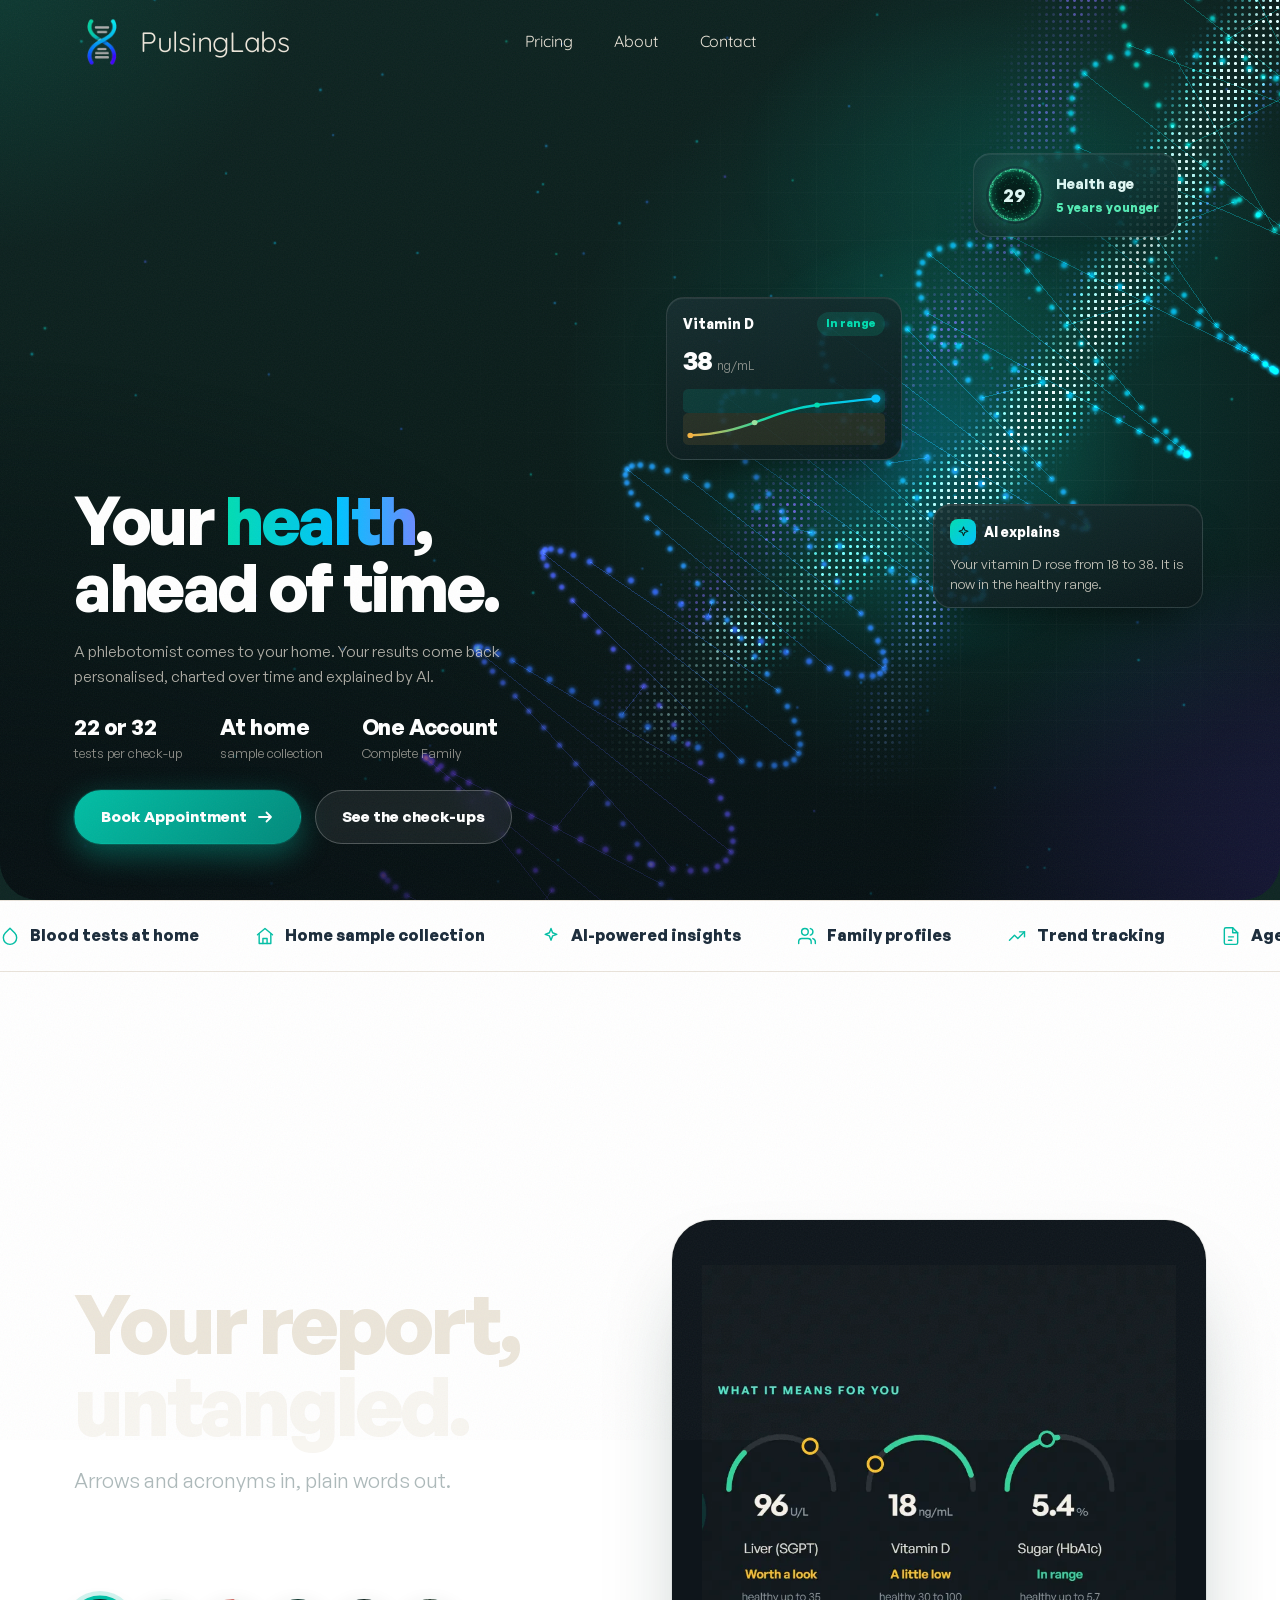
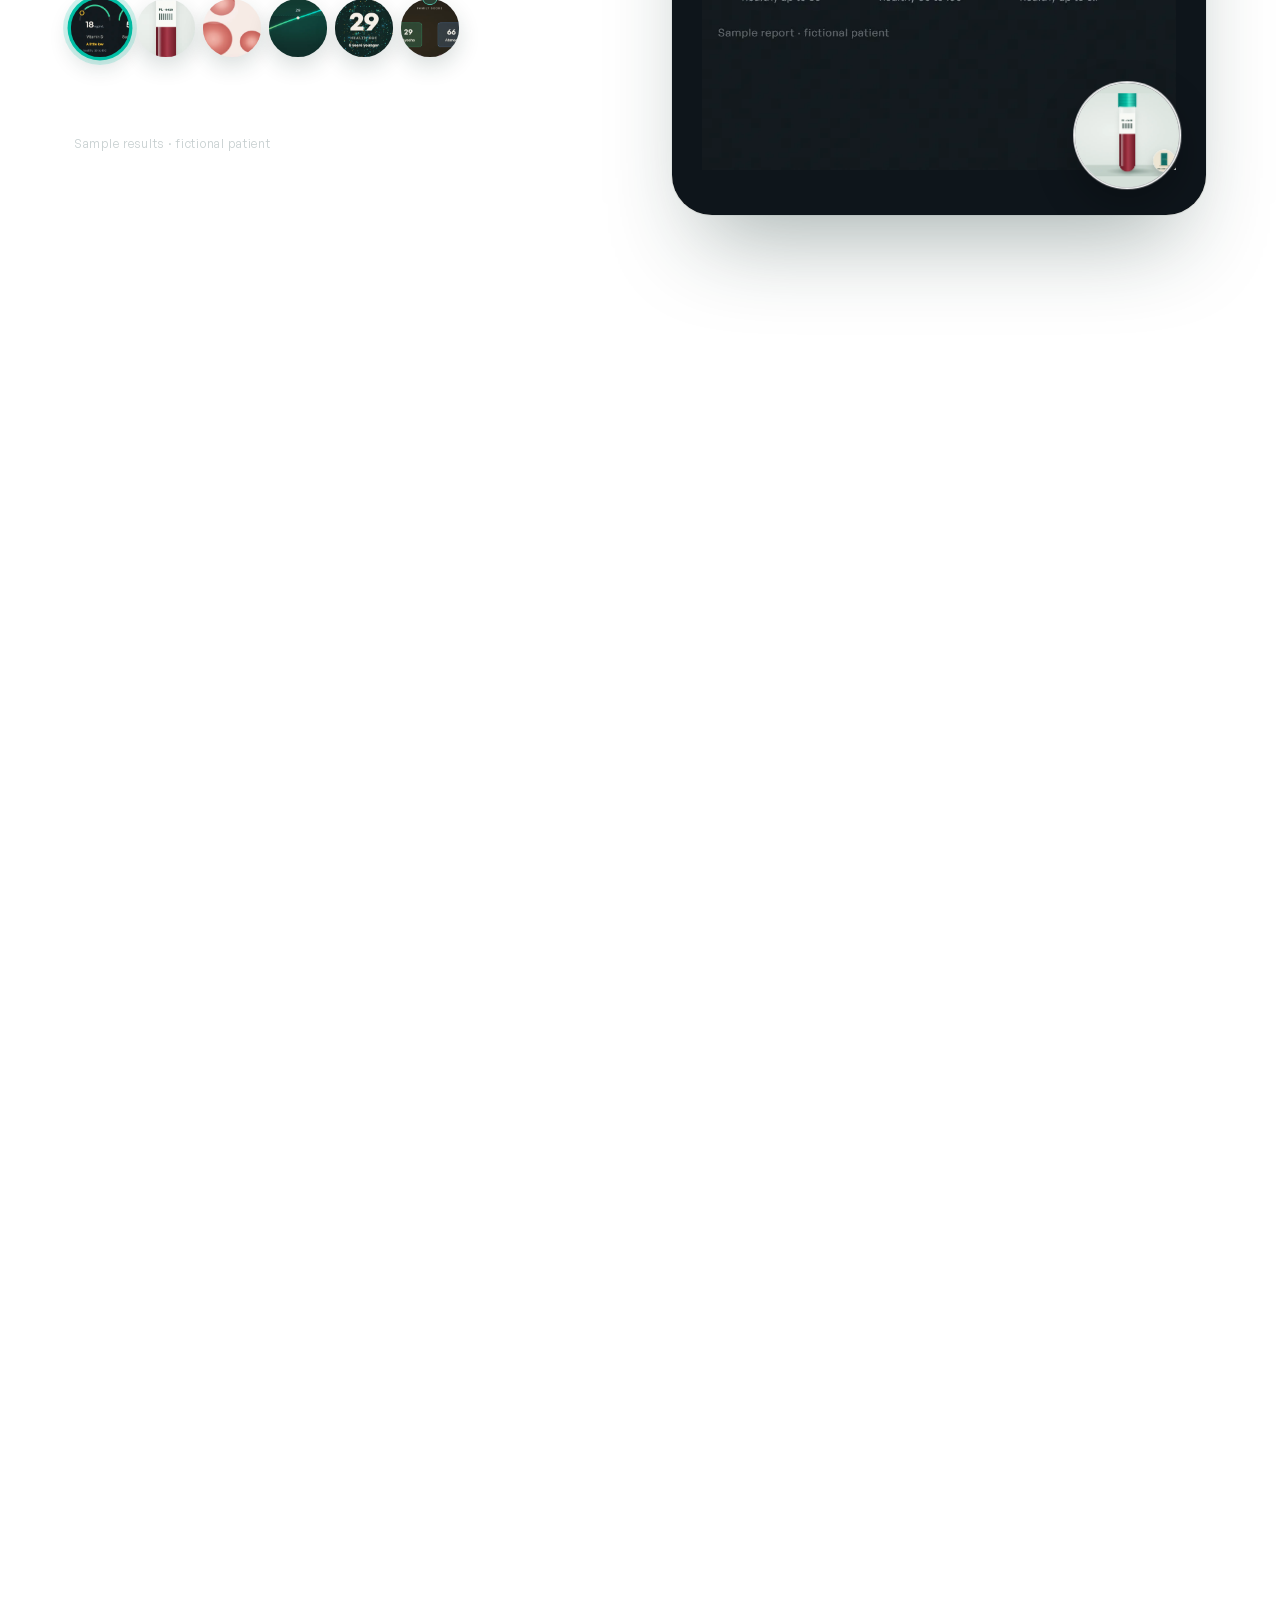
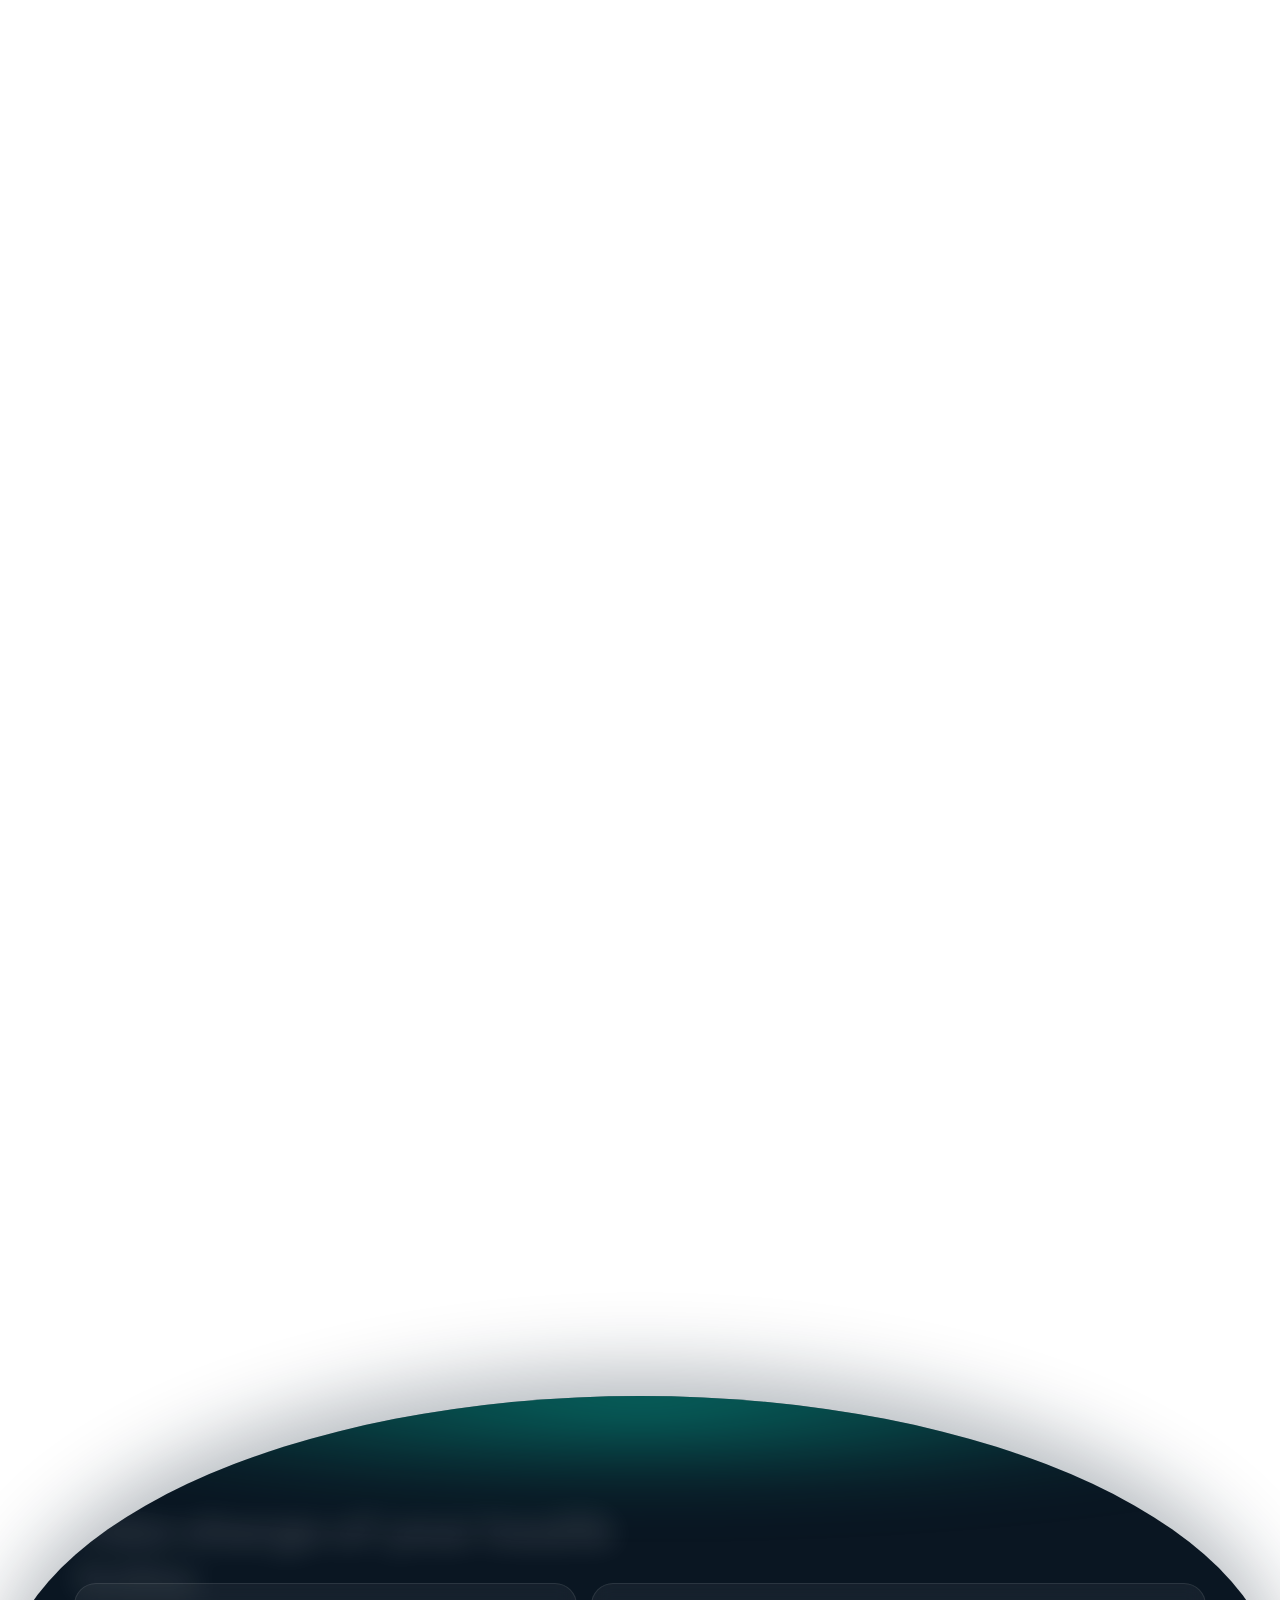
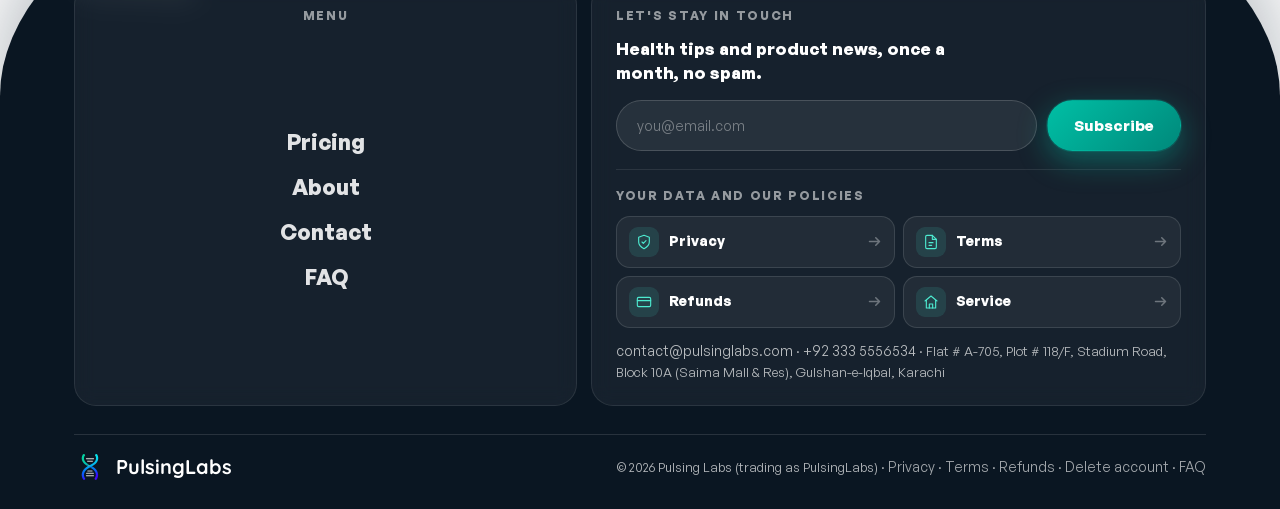
==== commit ce672fc8: "site: two weights only, bold and normal The site mixed six weights (400, 500, 600, 700, 800, 900): 7" ====
--- a/index.html
+++ b/index.html
@@ -19,9 +19,9 @@
   <meta name="twitter:title" content="Blood tests at home in Karachi, results explained · PulsingLabs" />
   <meta name="twitter:description" content="Book lab tests, understand your results with AI, and track your family's health in one app." />
   <meta name="twitter:image" content="https://pulsinglabs.com/og-image.png" />
-  <link rel="preload" href="assets/fonts/general-sans-600.woff2" as="font" type="font/woff2" crossorigin />
+  <link rel="preload" href="assets/fonts/general-sans-700.woff2" as="font" type="font/woff2" crossorigin />
   <link rel="preload" href="assets/fonts/general-sans-400.woff2" as="font" type="font/woff2" crossorigin />
-  <link rel="stylesheet" href="assets/style.css?v=174" />
+  <link rel="stylesheet" href="assets/style.css?v=176" />
   <link rel="icon" type="image/png" href="assets/img/favicon.png" />
   <!-- 3D engine for the holographic body band (self-hosted, pinned
        model-viewer@3.5.0) is injected on demand by app.js when the band
@@ -325,6 +325,6 @@
   <!-- The closing CTA lives in the mega footer now (same headline + Open the
        App button), so the old teal band was removed as a duplicate. -->
   <div id="site-footer"><nav aria-label="Site pages"><p><a href="/">Home</a> · <a href="/pricing">Pricing</a> · <a href="/faq">FAQ</a> · <a href="/features">Features</a> · <a href="/business">For business</a> · <a href="/about">About</a> · <a href="/contact">Contact</a> · <a href="/refunds#service-policy">Service policy</a> · <a href="/refunds">Refund policy</a> · <a href="/privacy">Privacy policy</a> · <a href="/terms">Terms</a></p><p>PulsingLabs · Blood tests at home in Karachi · <a href="mailto:contact@pulsinglabs.com">contact@pulsinglabs.com</a></p></nav></div>
-  <script src="assets/app.js?v=143"></script>
+  <script src="assets/app.js?v=144"></script>
 </body>
 </html>
--- a/assets/style.css
+++ b/assets/style.css
@@ -4,11 +4,11 @@
    ===================================================================== */
 
 /* Self-hosted fonts (were Fontshare + Google CDNs, which cost ~1 s of extra connections). */
-@font-face { font-family: 'General Sans'; src: url('fonts/general-sans-400.woff2') format('woff2'); font-weight: 400; font-style: normal; font-display: swap; }
-@font-face { font-family: 'General Sans'; src: url('fonts/general-sans-500.woff2') format('woff2'); font-weight: 500; font-style: normal; font-display: swap; }
-@font-face { font-family: 'General Sans'; src: url('fonts/general-sans-600.woff2') format('woff2'); font-weight: 600; font-style: normal; font-display: swap; }
-@font-face { font-family: 'General Sans'; src: url('fonts/general-sans-700.woff2') format('woff2'); font-weight: 700; font-style: normal; font-display: swap; }
-@font-face { font-family: 'Quicksand'; src: url('fonts/quicksand-var-latin.woff2') format('woff2'); font-weight: 300 700; font-style: normal; font-display: swap; }
+/* One typeface, TWO weights (owner 2026-11-19): normal for reading text, bold for everything that stands out. */
+@font-face { font-family: 'General Sans'; src: url('fonts/general-sans-400.woff2') format('woff2'); font-weight: 100 500; font-style: normal; font-display: swap; }
+@font-face { font-family: 'General Sans'; src: url('fonts/general-sans-700.woff2') format('woff2'); font-weight: 700 900; font-style: normal; font-display: swap; }
+b, strong { font-weight: 700; }   /* never "bolder" than bold */
+@font-face { font-family: 'Quicksand'; src: url('fonts/quicksand-var-latin.woff2') format('woff2'); font-weight: 400 700; font-style: normal; font-display: swap; }
 
 :root {
   /* Icons as drawn shapes, not text characters: General Sans has no arrow or tick, so a typed → or ✓ was
@@ -99,16 +99,16 @@
 
 .wrap { max-width: var(--maxw); margin: 0 auto; padding: 0 24px; }
 section { padding: 96px 0; position: relative; }
-h1, h2, h3 { color: rgb(var(--pg-fg)); line-height: 1.06; letter-spacing: -0.03em; font-weight: 600; transition: color var(--theme-ms) var(--ease); }
+h1, h2, h3 { color: rgb(var(--pg-fg)); line-height: 1.06; letter-spacing: -0.03em; font-weight: 700; transition: color var(--theme-ms) var(--ease); }
 h1 { font-size: clamp(46px, 7.2vw, 92px); line-height: 1.02; }
 h2 { font-size: clamp(34px, 5vw, 62px); }
-h3 { font-weight: 600; }
+h3 { font-weight: 700; }
 /* headings inside light cards keep a fixed dark colour (cards don't theme) */
 .card h3, .step h3, .art h3 { color: var(--ink-dark); }
 .lead { color: rgb(var(--pg-muted)); font-size: clamp(18px,2vw,22px); max-width: 640px; font-weight: 400; transition: color var(--theme-ms) var(--ease); }
 .eyebrow {
   display: inline-flex; align-items: center; gap: 11px;
-  font-size: 12.5px; font-weight: 600; letter-spacing: .18em; text-transform: uppercase;
+  font-size: 12.5px; font-weight: 700; letter-spacing: .18em; text-transform: uppercase;
   color: var(--teal-d); margin-bottom: 22px;
 }
 .eyebrow::before { content: ""; width: 28px; height: 1.5px; background: var(--teal); display: inline-block; }
@@ -131,7 +131,7 @@
 .s-cream, .s-cream-2, .s-dark { background: transparent; }
 
 /* Display headline (oversized editorial) */
-.display { font-size: clamp(52px, 9vw, 132px); line-height: .96; letter-spacing: -0.04em; font-weight: 600; }
+.display { font-size: clamp(52px, 9vw, 132px); line-height: .96; letter-spacing: -0.04em; font-weight: 700; }
 
 /* Zig-zag split layout */
 .split { display: grid; grid-template-columns: 1fr 1fr; gap: clamp(40px, 6vw, 96px); align-items: center; }
@@ -290,7 +290,7 @@
   position: relative; font-size: 16px; color: rgb(var(--pg-fg));
   /* Same typeface as the PulsingLabs wordmark (owner request) — Quicksand,
      regular weight, not the old bold. Applies on desktop + mobile drawer. */
-  font-family: 'Quicksand', 'General Sans', sans-serif; font-weight: 500; letter-spacing: -.01em;
+  font-family: 'Quicksand', 'General Sans', sans-serif; font-weight: 400; letter-spacing: -.01em;
   padding: 8px 14px; border-radius: 100px; transition: color var(--theme-ms) var(--ease), background .2s;
 }
 .nav-links a:hover { color: var(--teal-d); background: var(--bg-mint); }
@@ -344,7 +344,7 @@
 .has-mega:hover .mega-item:nth-child(5) { transition-delay: .21s; }
 .has-mega:hover .mega-item:nth-child(6) { transition-delay: .25s; }
 .mega-item:hover { background: transparent !important; transform: translateX(8px) !important; }
-.mi-title { font-size: clamp(22px, 2.3vw, 30px); font-weight: 600; letter-spacing: -.02em; line-height: 1.12; color: rgb(var(--pg-fg)); transition: color .2s; }
+.mi-title { font-size: clamp(22px, 2.3vw, 30px); font-weight: 700; letter-spacing: -.02em; line-height: 1.12; color: rgb(var(--pg-fg)); transition: color .2s; }
 .mega-item:hover .mi-title { color: var(--teal); }
 .mi-desc { font-size: 13px; color: rgb(var(--pg-muted)); margin-top: 2px; }
 
@@ -454,13 +454,13 @@
 @keyframes bob { 0%,100%{ transform: translateY(0) rotate(-.4deg);} 50%{ transform: translateY(-12px) rotate(.4deg);} }
 .phone-head { display: flex; justify-content: space-between; align-items: center; margin-bottom: 18px; }
 .phone-head .score { font-size: 13px; color: var(--muted); }
-.phone-head .ring { width: 64px; height: 64px; border-radius: 50%; display: grid; place-items: center; font-weight: 900; color: var(--teal-d); font-size: 18px;
+.phone-head .ring { width: 64px; height: 64px; border-radius: 50%; display: grid; place-items: center; font-weight: 700; color: var(--teal-d); font-size: 18px;
   background: conic-gradient(var(--teal) 0 88%, #E6ECF0 88% 100%); }
 .phone-head .ring i { width: 50px; height: 50px; border-radius: 50%; background:#fff; display:grid; place-items:center; font-style: normal; }
 .marker { display: flex; align-items: center; gap: 10px; padding: 13px 0; border-top: 1px solid var(--line); }
 .marker .name { font-weight: 700; font-size: 14px; flex: 1; }
 .marker .val { font-size: 14px; color: var(--muted); }
-.pill { font-size: 11px; font-weight: 800; padding: 4px 11px; border-radius: 100px; white-space: nowrap; }
+.pill { font-size: 11px; font-weight: 700; padding: 4px 11px; border-radius: 100px; white-space: nowrap; }
 .pill.ok { background: #E3F9F4; color: var(--teal-d); }
 .pill.hi { background: #FDECEC; color: #D7263D; }
 .pill.mid { background: #FFF4E5; color: #C77700; }
@@ -509,14 +509,14 @@
 .mini-chart .bars { display: flex; align-items: flex-end; gap: 13px; height: 170px; padding: 0 4px; }
 .mini-chart .bar { flex: 1; border-radius: 7px 7px 0 0; background: var(--grad-teal); transform-origin: bottom; }
 .mini-chart .xrow { display: flex; gap: 13px; margin-top: 9px; }
-.mini-chart .xrow span { flex: 1; text-align: center; font-size: 11px; color: var(--muted); font-weight: 600; }
+.mini-chart .xrow span { flex: 1; text-align: center; font-size: 11px; color: var(--muted); font-weight: 700; }
 
 /* ---------- Steps ---------- */
 .soft { background: transparent; }
 .steps { display: grid; grid-template-columns: repeat(3, 1fr); gap: 24px; margin-top: 50px; }
 .step { background: #fff; border: 1px solid var(--line); border-radius: var(--radius); padding: 32px 28px; position: relative; transition: transform .3s var(--ease), box-shadow .3s; }
 .step:hover { transform: translateY(-6px); box-shadow: var(--shadow); }
-.step .num { width: 46px; height: 46px; border-radius: 14px; background: var(--grad-teal); color: #fff; font-weight: 900; font-size: 18px; display: grid; place-items: center; margin-bottom: 18px; box-shadow: var(--shadow-teal); }
+.step .num { width: 46px; height: 46px; border-radius: 14px; background: var(--grad-teal); color: #fff; font-weight: 700; font-size: 18px; display: grid; place-items: center; margin-bottom: 18px; box-shadow: var(--shadow-teal); }
 .step h3 { font-size: 18px; margin-bottom: 7px; }
 .step p { color: var(--muted); font-size: 15px; }
 
@@ -528,29 +528,29 @@
 @media (max-width: 960px) { .stat-cards.three { grid-template-columns: 1fr 1fr; } }
 @media (max-width: 560px) { .stat-cards.three { grid-template-columns: 1fr; } }
 /* Breadcrumbs on inner pages: plain links, read by Google and screen readers. */
-.crumbs { font-size: 13px; font-weight: 600; margin: 0 0 14px; opacity: .85; color: rgb(var(--pg-fg)); transition: color var(--theme-ms) var(--ease); }
+.crumbs { font-size: 13px; font-weight: 700; margin: 0 0 14px; opacity: .85; color: rgb(var(--pg-fg)); transition: color var(--theme-ms) var(--ease); }
 .crumbs a { color: inherit; text-decoration: none; border-bottom: 1px solid currentColor; }
 .crumbs span[aria-current] { opacity: .8; }
 .stat { background: rgba(var(--pg-fg),.045); border: 1px solid rgba(var(--pg-fg),.12); border-radius: var(--radius); padding: 28px; transition: transform .3s var(--ease), background-color var(--theme-ms) var(--ease), border-color var(--theme-ms); }
 .stat:hover { transform: translateY(-6px); background: rgba(var(--pg-fg),.075); }
-.stat .n { font-size: clamp(34px,4vw,46px); font-weight: 900; background: linear-gradient(135deg,#4DEAD0,#00BFA5); -webkit-background-clip:text; background-clip:text; color:transparent; letter-spacing:-.02em; }
+.stat .n { font-size: clamp(34px,4vw,46px); font-weight: 700; background: linear-gradient(135deg,#4DEAD0,#00BFA5); -webkit-background-clip:text; background-clip:text; color:transparent; letter-spacing:-.02em; }
 .stat .l { font-size: 14px; color: rgb(var(--pg-muted)); margin-top: 8px; transition: color var(--theme-ms) var(--ease); }
 
 /* ---------- ROI calculator ---------- */
 .biz-grid { display: grid; grid-template-columns: 1fr 1fr; gap: 56px; align-items: center; }
 .biz ul { list-style: none; margin-top: 26px; display: grid; gap: 15px; }
 .biz li { display: flex; gap: 12px; align-items: flex-start; font-size: 16px; color: rgba(255,255,255,.92); }
-.biz li .ck { color: var(--teal-l); font-weight: 900; flex: none; }
+.biz li .ck { color: var(--teal-l); font-weight: 700; flex: none; }
 .calc { background: rgba(255,255,255,.06); border: 1px solid rgba(255,255,255,.16); border-radius: var(--radius-lg); padding: 32px; }
 /* ROI calculator stays a self-contained dark card even on a light section */
 .calc.glass { background: linear-gradient(160deg, var(--ink-dark-2), var(--ink-dark)); border: 1px solid rgba(255,255,255,.12); box-shadow: 0 30px 70px rgba(8,30,26,.28); backdrop-filter: none; }
 .calc h3 { font-size: 21px; margin-bottom: 5px; }
 .calc .sub { color: rgba(255,255,255,.6); font-size: 14px; margin-bottom: 22px; }
-.calc label { display: block; font-size: 13px; color: rgba(255,255,255,.7); margin: 16px 0 8px; font-weight: 600; }
+.calc label { display: block; font-size: 13px; color: rgba(255,255,255,.7); margin: 16px 0 8px; font-weight: 700; }
 .calc input[type=range] { width: 100%; accent-color: var(--teal); height: 6px; }
 .calc .rowval { display: flex; justify-content: space-between; font-size: 14px; font-weight: 700; color: rgba(255,255,255,.92); }
 .calc .result { margin-top: 26px; padding-top: 22px; border-top: 1px solid rgba(255,255,255,.16); }
-.calc .result .big { font-size: clamp(32px,5vw,44px); font-weight: 900; background: linear-gradient(135deg,#4DEAD0,#00BFA5); -webkit-background-clip:text; background-clip:text; color:transparent; }
+.calc .result .big { font-size: clamp(32px,5vw,44px); font-weight: 700; background: linear-gradient(135deg,#4DEAD0,#00BFA5); -webkit-background-clip:text; background-clip:text; color:transparent; }
 .calc .result .cap { font-size: 13px; color: rgba(255,255,255,.62); margin-top: 4px; }
 
 /* ---------- Pricing ---------- */
@@ -560,10 +560,10 @@
 .plan.featured { border-color: transparent; background: linear-gradient(var(--navy), var(--navy)) padding-box, var(--grad-teal) border-box; border: 2px solid transparent; box-shadow: var(--shadow); color: #fff; position: relative; }
 .plan.featured h3, .plan.featured .amt { color: #fff; }
 .plan.featured .pdesc, .plan.featured li { color: rgba(255,255,255,.82); }
-.plan.featured .tag { position: absolute; top: -13px; left: 50%; transform: translateX(-50%); background: var(--grad-teal); color: #fff; font-size: 12px; font-weight: 800; padding: 5px 16px; border-radius: 100px; letter-spacing:.05em; white-space: nowrap; }
+.plan.featured .tag { position: absolute; top: -13px; left: 50%; transform: translateX(-50%); background: var(--grad-teal); color: #fff; font-size: 12px; font-weight: 700; padding: 5px 16px; border-radius: 100px; letter-spacing:.05em; white-space: nowrap; }
 .plan h3 { font-size: 14px; text-transform: uppercase; letter-spacing: .08em; color: var(--teal-d); }
-.plan .amt { font-size: 42px; font-weight: 900; color: var(--navy); margin: 12px 0 4px; letter-spacing:-.02em; }
-.plan .amt span { font-size: 14px; font-weight: 600; color: var(--muted); }
+.plan .amt { font-size: 42px; font-weight: 700; color: var(--navy); margin: 12px 0 4px; letter-spacing:-.02em; }
+.plan .amt span { font-size: 14px; font-weight: 700; color: var(--muted); }
 .plan.featured .amt span { color: rgba(255,255,255,.7); }
 .plan .pdesc { color: var(--muted); font-size: 14px; min-height: 42px; }
 .plan ul { list-style: none; margin: 22px 0 26px; display: grid; gap: 12px; flex: 1; }
@@ -577,7 +577,7 @@
 .tslide { min-width: 100%; padding: 0 8px; }
 .tcard { background: linear-gradient(160deg, var(--bg-mint), #fff); border: 1px solid var(--line); border-radius: var(--radius-lg); padding: 44px; max-width: 800px; margin: 0 auto; text-align: center; box-shadow: var(--shadow-sm); }
 .tcard .stars { color: #F5B301; font-size: 20px; margin-bottom: 18px; letter-spacing: 2px; }
-.tcard .quote { font-size: clamp(19px,2.4vw,24px); color: var(--navy); font-weight: 600; line-height: 1.5; letter-spacing:-.01em; }
+.tcard .quote { font-size: clamp(19px,2.4vw,24px); color: var(--navy); font-weight: 700; line-height: 1.5; letter-spacing:-.01em; }
 .tcard .who { margin-top: 22px; font-size: 14px; color: var(--muted); font-weight: 700; }
 .tnav { display: flex; justify-content: center; align-items: center; gap: 18px; margin-top: 30px; }
 .tnav button { width: 46px; height: 46px; border-radius: 50%; border: 1px solid var(--line); background: #fff; cursor: pointer; font-size: 20px; color: var(--navy); transition: all .2s; }
@@ -595,7 +595,7 @@
 .art .thumb.t3 { background: linear-gradient(135deg, #6D5BD0, #00BFA5); }
 .art .thumb svg { width: 46px; height: 46px; }
 .art .body { padding: 24px; }
-.art .date { font-size: 12px; color: var(--teal-d); font-weight: 800; text-transform: uppercase; letter-spacing: .06em; }
+.art .date { font-size: 12px; color: var(--teal-d); font-weight: 700; text-transform: uppercase; letter-spacing: .06em; }
 .art h3 { font-size: 18px; margin: 9px 0; }
 .art p { color: var(--muted); font-size: 14px; }
 
@@ -605,7 +605,7 @@
 details[open] { border-color: rgba(0,191,165,.4); box-shadow: var(--shadow-sm); }
 summary { cursor: pointer; font-weight: 700; font-size: 16px; padding: 19px 0; list-style: none; display: flex; justify-content: space-between; align-items: center; gap: 18px; color: var(--navy); }
 summary::-webkit-details-marker { display: none; }
-summary::after { content: "+"; color: var(--teal); font-size: 26px; font-weight: 300; flex: none; transition: transform .3s; }
+summary::after { content: "+"; color: var(--teal); font-size: 26px; font-weight: 400; flex: none; transition: transform .3s; }
 details[open] summary::after { content: "−"; transform: rotate(180deg); }
 details p { padding: 0 0 20px; color: var(--muted); font-size: 15px; }
 
@@ -834,7 +834,7 @@
 .tstm-split.tstm-portrait .media.tall { aspect-ratio: 6 / 7; max-width: 580px; margin-inline: auto; }
 .tstm-split.tstm-portrait .media-vid { object-position: center 24%; }
 .tstm-meta { margin-bottom: clamp(28px, 4vw, 48px); }
-.tstm-meta strong { display: block; font-size: 20px; font-weight: 600; color: rgb(var(--pg-fg)); transition: color var(--theme-ms) var(--ease); }
+.tstm-meta strong { display: block; font-size: 20px; font-weight: 700; color: rgb(var(--pg-fg)); transition: color var(--theme-ms) var(--ease); }
 .tstm-meta span { display: block; margin-top: 5px; color: rgb(var(--pg-muted)); font-size: 15.5px; transition: color var(--theme-ms) var(--ease); }
 .tstm-quote { font-size: clamp(18px, 2.1vw, 26px); line-height: 1.5; font-weight: 400; letter-spacing: -0.01em; color: rgb(var(--pg-fg)); transition: color var(--theme-ms) var(--ease); }
 .media.photo::before {
@@ -945,7 +945,7 @@
 .b-tile .b-ic svg { width: 24px; height: 24px; }
 .b-tile h3 { font-size: 19px; color: rgb(var(--pg-fg)); transition: color var(--theme-ms); }
 .b-tile p { font-size: 13.5px; color: rgb(var(--pg-muted)); margin-top: 4px; transition: color var(--theme-ms); }
-.b-tile .big-num { font-size: clamp(34px, 4vw, 52px); font-weight: 900; background: linear-gradient(135deg,#4DEAD0,#00BFA5); -webkit-background-clip: text; background-clip: text; color: transparent; letter-spacing: -.02em; }
+.b-tile .big-num { font-size: clamp(34px, 4vw, 52px); font-weight: 700; background: linear-gradient(135deg,#4DEAD0,#00BFA5); -webkit-background-clip: text; background-clip: text; color: transparent; letter-spacing: -.02em; }
 .b-a { grid-column: span 2; grid-row: span 2; }
 .b-wide { grid-column: span 2; }
 /* feature (big) tile — always a deep-pine glass slab with aurora */
@@ -1006,7 +1006,7 @@
 .stack-card:nth-child(2) { top: 146px; }
 .stack-card:nth-child(3) { top: 176px; }
 .stack-card:nth-child(4) { top: 206px; }
-.stack-card .sc-num { width: 88px; height: 88px; border-radius: 26px; background: var(--grad-teal); color: #fff; font-weight: 900; font-size: 34px; display: grid; place-items: center; box-shadow: var(--shadow-teal); }
+.stack-card .sc-num { width: 88px; height: 88px; border-radius: 26px; background: var(--grad-teal); color: #fff; font-weight: 700; font-size: 34px; display: grid; place-items: center; box-shadow: var(--shadow-teal); }
 .stack-card h3 { font-size: clamp(22px, 3vw, 34px); }
 .stack-card p { color: rgb(var(--pg-muted)); font-size: 16.5px; margin-top: 8px; transition: color var(--theme-ms); }
 
@@ -1115,7 +1115,7 @@
 .pf-screen { background: #F4EFE7; border-radius: 36px; overflow: hidden; }
 .pf-sbar {
   display: flex; justify-content: space-between; align-items: center;
-  padding: 10px 18px 4px; font-size: 9.5px; font-weight: 800; color: #0E2522;
+  padding: 10px 18px 4px; font-size: 9.5px; font-weight: 700; color: #0E2522;
 }
 .pf-sbar-sig { display: flex; align-items: flex-end; gap: 2px; }
 .pf-sbar-sig span { display: block; background: #0E2522; border-radius: 1px; width: 2.5px; }
@@ -1143,7 +1143,7 @@
   position: absolute; bottom: -18px; left: 0; right: 0;
   display: flex; justify-content: space-around; padding: 0 24px;
 }
-.pfc-xaxis span { font-size: 8.5px; color: #9BABB8; font-weight: 600; }
+.pfc-xaxis span { font-size: 8.5px; color: #9BABB8; font-weight: 700; }
 /* AI insight mini card in phone */
 .pfa-insight {
   background: linear-gradient(120deg, #0E2522, #14332E);
@@ -1211,7 +1211,7 @@
 .ai-panel-sub { font-size: 11px; color: rgba(236,230,218,.48); margin-top: 2px; }
 .ai-panel-live {
   margin-left: auto; display: flex; align-items: center; gap: 6px;
-  font-size: 11px; font-weight: 600; color: rgba(236,230,218,.5);
+  font-size: 11px; font-weight: 700; color: rgba(236,230,218,.5);
 }
 .ai-panel-live::before {
   content: ""; width: 7px; height: 7px; border-radius: 50%; flex: none;
@@ -1221,7 +1221,7 @@
 @keyframes pulse-dot { 0%,100%{box-shadow:0 0 0 3px rgba(0,191,165,.2)} 50%{box-shadow:0 0 0 6px rgba(0,191,165,.07)} }
 /* greeting */
 .ai-greeting { padding: 10px 0 8px; border-bottom: 1px solid rgba(255,255,255,.08); }
-.ai-greeting strong { font-size: 17px; color: #ECE6DA; font-weight: 600; letter-spacing: -.02em; display: block; }
+.ai-greeting strong { font-size: 17px; color: #ECE6DA; font-weight: 700; letter-spacing: -.02em; display: block; }
 .ai-greeting span { font-size: 12.5px; color: rgba(236,230,218,.52); }
 /* messages */
 .ai-msgs { flex: 1; display: flex; flex-direction: column; gap: 9px; }
@@ -1269,7 +1269,7 @@
 .ai-chip {
   padding: 6px 12px; border-radius: 20px;
   border: 1px solid rgba(255,255,255,.17); background: rgba(255,255,255,.06);
-  color: rgba(236,230,218,.82); font-size: 11.5px; font-weight: 600;
+  color: rgba(236,230,218,.82); font-size: 11.5px; font-weight: 700;
   cursor: pointer; transition: background .2s, border-color .2s; font-family: inherit;
 }
 .ai-chip:hover { background: rgba(0,191,165,.22); border-color: rgba(0,191,165,.5); color: #ECE6DA; }
@@ -1399,7 +1399,7 @@
 @keyframes b3dPulse { 0%,100% { opacity: .8; } 50% { opacity: 1; } }
 .b3d-chip {
   position: absolute; z-index: 2; display: inline-flex; align-items: center; gap: 7px;
-  padding: 8px 13px; border-radius: 999px; font-size: 12.5px; font-weight: 600;
+  padding: 8px 13px; border-radius: 999px; font-size: 12.5px; font-weight: 700;
   color: var(--on-dark); background: rgba(10,26,24,.62);
   border: 1px solid rgba(0,191,165,.38); backdrop-filter: blur(8px);
   box-shadow: 0 10px 26px rgba(0,0,0,.35);
@@ -1446,7 +1446,7 @@
   display: inline-flex; align-items: baseline; gap: 38px;
   will-change: transform;
   font-family: inherit; font-variant-numeric: tabular-nums;
-  font-weight: 500; font-size: clamp(38px, 5.6vw, 74px); line-height: 1;
+  font-weight: 700; font-size: clamp(38px, 5.6vw, 74px); line-height: 1;
   letter-spacing: .05em; text-transform: uppercase;
 }
 .kinetic-track span {
@@ -1510,10 +1510,10 @@
 .bt-ring i {
   width: 92px; height: 92px; border-radius: 50%; background: #fff;
   display: grid; place-items: center; font-style: normal;
-  font-weight: 800; font-size: 28px; color: var(--teal-d);
+  font-weight: 700; font-size: 28px; color: var(--teal-d);
 }
 .bt-spark { width: 100%; height: 60px; margin-bottom: auto; }
-.bt-num { font-size: 44px; font-weight: 800; color: var(--teal-d); letter-spacing: -0.03em; margin-bottom: auto; }
+.bt-num { font-size: 44px; font-weight: 700; color: var(--teal-d); letter-spacing: -0.03em; margin-bottom: auto; }
 .bt-bubble {
   background: var(--bg-mint); border: 1px solid rgba(0,191,165,.25);
   border-radius: 14px 14px 14px 4px; padding: 10px 12px;
@@ -1527,7 +1527,7 @@
 }
 .bt-avatars span:first-child { margin-left: 0; }
 .bt-avatars span.plus { background: var(--bg-mint); color: var(--teal-d); }
-.bt-lang { font-size: 30px; font-weight: 800; color: var(--ink); margin-bottom: auto; }
+.bt-lang { font-size: 30px; font-weight: 700; color: var(--ink); margin-bottom: auto; }
 .bt-lang em { font-style: normal; color: var(--teal); }
 @media (max-width: 900px) {
   .bento { grid-template-columns: repeat(2, 1fr); grid-auto-rows: 190px; }
@@ -1624,7 +1624,7 @@
   display: block; font-size: 12px; letter-spacing: .14em; text-transform: uppercase;
   color: rgba(255,255,255,.55); font-weight: 700; margin-bottom: 12px;
 }
-.mf-big { font-size: 17px; color: #fff; line-height: 1.4; font-weight: 600; margin-bottom: 16px; max-width: 30ch; }
+.mf-big { font-size: 17px; color: #fff; line-height: 1.4; font-weight: 700; margin-bottom: 16px; max-width: 30ch; }
 .mf-ctas { display: flex; gap: 12px; flex-wrap: wrap; }
 footer.site.mf .mf-ghost { background: transparent; color: #fff; border-color: rgba(255,255,255,.32); }
 .mf-ghost:hover { border-color: var(--teal-l); color: var(--teal-l); }
@@ -1708,7 +1708,7 @@
 .mega-item::before {
   content: counter(mi, decimal-leading-zero);
   font-family: inherit; font-variant-numeric: tabular-nums;
-  font-size: 10px; letter-spacing: .18em; font-weight: 600;
+  font-size: 10px; letter-spacing: .18em; font-weight: 700;
   color: var(--teal); opacity: .6; margin-bottom: 3px;
 }
 .mega-item::after {
@@ -1811,7 +1811,7 @@
 footer.site.mf .mf-legal-links a {
   display: inline-flex; align-items: center; gap: 8px; margin: 0; padding: 9px 14px;
   border-radius: 999px; background: rgba(255,255,255,.06); border: 1px solid rgba(255,255,255,.14);
-  color: #fff; font-size: 14px; font-weight: 600; line-height: 1;
+  color: #fff; font-size: 14px; font-weight: 700; line-height: 1;
   transition: border-color .25s var(--ease), color .25s var(--ease), background-color .25s var(--ease);
 }
 footer.site.mf .mf-legal-links a:hover { border-color: var(--teal-l); color: var(--teal-l); background: rgba(77,234,208,.08); padding-left: 14px; }
@@ -1825,7 +1825,7 @@
 .legal-meta { display: flex; gap: 10px; justify-content: center; flex-wrap: wrap; margin-top: 24px; }
 .legal-meta span.pill {
   display: inline-flex; align-items: center; gap: 8px; padding: 8px 15px; border-radius: 999px;
-  background: rgba(255,255,255,.75); border: 1px solid var(--line); font-size: 14px; font-weight: 600; color: var(--ink);
+  background: rgba(255,255,255,.75); border: 1px solid var(--line); font-size: 14px; font-weight: 700; color: var(--ink);
 }
 .legal-meta svg { width: 16px; height: 16px; color: var(--teal-d); }
 
@@ -1843,7 +1843,7 @@
 }
 .legal-toc a .n { min-width: 18px; font-weight: 700; color: var(--teal-d); }
 .legal-toc a:hover { background: rgba(0,191,165,.08); color: rgb(var(--pg-fg)); }
-.legal-toc a.on { background: #fff; color: var(--ink); font-weight: 600; box-shadow: var(--shadow-sm); }
+.legal-toc a.on { background: #fff; color: var(--ink); font-weight: 700; box-shadow: var(--shadow-sm); }
 .legal-progress { height: 4px; margin-top: 16px; background: var(--line); border-radius: 4px; overflow: hidden; }
 .legal-progress span { display: block; height: 100%; width: 0; background: var(--grad-teal); transition: width .15s linear; }
 
@@ -1861,7 +1861,7 @@
 }
 .legal p, .legal li { color: var(--muted); font-size: 16px; line-height: 1.75; }
 .legal strong { color: var(--ink); }
-.legal a { color: var(--teal-d); font-weight: 600; }
+.legal a { color: var(--teal-d); font-weight: 700; }
 .legal ul { list-style: none; margin: 10px 0 0; display: grid; gap: 10px; }
 .legal ul li { position: relative; padding-left: 22px; }
 .legal ul li::before { content: ""; position: absolute; left: 2px; top: .7em; width: 8px; height: 8px; border-radius: 50%; background: var(--teal); }
@@ -1885,7 +1885,7 @@
 .legal-help h3 { font-size: 16px; color: var(--ink); margin-bottom: 6px; }
 .legal-help p { font-size: 14px; color: var(--muted); line-height: 1.55; margin-bottom: 14px; }
 .legal-help .also { display: grid; gap: 8px; margin-top: 14px; padding-top: 14px; border-top: 1px solid var(--line); }
-.legal-help .also a { display: flex; align-items: center; gap: 8px; font-size: 14px; font-weight: 600; color: var(--teal-d); text-decoration: none; }
+.legal-help .also a { display: flex; align-items: center; gap: 8px; font-size: 14px; font-weight: 700; color: var(--teal-d); text-decoration: none; }
 .legal-help .also svg { width: 16px; height: 16px; }
 
 @media (max-width: 1180px) {
@@ -1935,7 +1935,7 @@
 .lu-live::before { content: ""; width: 7px; height: 7px; border-radius: 50%; background: var(--teal-l); box-shadow: 0 0 0 4px rgba(77,234,208,.18); }
 .lu-row { display: flex; align-items: center; gap: 10px; padding: 11px 0; border-top: 1px solid rgba(255,255,255,.08); font-size: 14px; }
 .lu-row span:first-child { flex: 1; color: var(--on-dark-soft); }
-.lu-pill { font-size: 11.5px; font-weight: 800; padding: 4px 10px; border-radius: 100px; white-space: nowrap; }
+.lu-pill { font-size: 11.5px; font-weight: 700; padding: 4px 10px; border-radius: 100px; white-space: nowrap; }
 .lu-pill.ok { background: rgba(77,234,208,.14); color: var(--teal-l); }
 .lu-pill.mid { background: rgba(255,186,73,.14); color: #FFC56B; }
 .lu-foot { margin-top: 12px; padding-top: 12px; border-top: 1px solid rgba(255,255,255,.08); font-size: 12.5px; line-height: 1.5; color: var(--on-dark-soft); }
@@ -1944,7 +1944,7 @@
 .hiw-facts { display: flex; flex-wrap: wrap; justify-content: center; gap: 10px; margin-top: 26px; }
 .hiw-facts span.f {
   display: inline-flex; align-items: center; gap: 8px; padding: 9px 15px; border-radius: 999px;
-  background: rgba(255,255,255,.8); border: 1px solid var(--line); font-size: 14px; font-weight: 600; color: var(--ink);
+  background: rgba(255,255,255,.8); border: 1px solid var(--line); font-size: 14px; font-weight: 700; color: var(--ink);
 }
 .hiw-facts svg { width: 16px; height: 16px; color: var(--teal-d); }
 .hiw-sec { padding: 72px 0; }
@@ -1962,7 +1962,7 @@
 .jr-phase:first-child { margin-top: 0; }
 .jr-step { position: relative; background: #fff; border: 1px solid var(--line); border-radius: 20px; padding: 20px 22px; box-shadow: var(--shadow-sm); transition: border-color .3s var(--ease), box-shadow .3s var(--ease); }
 .jr-step:hover { border-color: rgba(0,191,165,.35); box-shadow: var(--shadow); }
-.jr-num { position: absolute; left: -64px; top: 16px; width: 44px; height: 44px; border-radius: 13px; display: grid; place-items: center; background: var(--grad-teal); color: #fff; font-weight: 800; box-shadow: 0 8px 20px rgba(0,191,165,.28); }
+.jr-num { position: absolute; left: -64px; top: 16px; width: 44px; height: 44px; border-radius: 13px; display: grid; place-items: center; background: var(--grad-teal); color: #fff; font-weight: 700; box-shadow: 0 8px 20px rgba(0,191,165,.28); }
 .jr-step h3 { font-size: 18px; color: var(--ink); }
 .jr-step p { color: var(--muted); font-size: 15.5px; line-height: 1.65; margin-top: 6px; }
 .jr-step p a { color: var(--teal-d); font-weight: 700; }
@@ -1974,7 +1974,7 @@
 .pol-card .pc-head { display: flex; align-items: center; gap: 12px; margin-bottom: 10px; }
 .pol-card .pc-ic { flex: none; width: 40px; height: 40px; border-radius: 12px; display: grid; place-items: center; background: var(--bg-mint); border: 1px solid rgba(0,191,165,.22); }
 .pol-card .pc-ic svg { width: 20px; height: 20px; color: var(--teal-d); }
-.pol-card .pc-n { margin-left: auto; font-size: 12px; font-weight: 800; color: rgba(0,137,123,.45); }
+.pol-card .pc-n { margin-left: auto; font-size: 12px; font-weight: 700; color: rgba(0,137,123,.45); }
 .pol-card h3 { font-size: 17px; color: var(--ink); line-height: 1.3; }
 .pol-card p, .pol-card li { color: var(--muted); font-size: 15px; line-height: 1.65; }
 .pol-card ul { list-style: none; display: grid; gap: 6px; margin-top: 6px; }
@@ -2073,7 +2073,7 @@
 
 /* compact stat row (big value, small label), no rules or boxes */
 .hero-stats { list-style: none; margin: 26px 0 0; padding: 0; display: flex; flex-wrap: wrap; gap: 14px clamp(24px, 3vw, 44px); }
-.hero-stats b { display: block; color: #fff; font-size: clamp(19px, 1.7vw, 26px); font-weight: 600; letter-spacing: -.02em; line-height: 1.1; }
+.hero-stats b { display: block; color: #fff; font-size: clamp(19px, 1.7vw, 26px); font-weight: 700; letter-spacing: -.02em; line-height: 1.1; }
 .hero-stats span { display: block; margin-top: 4px; color: rgba(236,230,218,.6); font-size: 13px; }
 
 /* ---- "Three steps": triptych (design option E) ----
@@ -2097,7 +2097,7 @@
 #how .sc-top { position: absolute; z-index: 4; left: 32px; right: 32px; top: 30px; }
 #how .sc-badge { display: flex; align-items: center; margin-bottom: 22px; }
 #how .sc-badge b { display: grid; place-items: center; width: 46px; height: 46px; border-radius: 50%; flex: none;
-  border: 1.5px solid rgba(244,239,231,.7); background: rgba(244,239,231,.1); color: #fff; font-size: 15px; font-weight: 600; letter-spacing: .06em; }
+  border: 1.5px solid rgba(244,239,231,.7); background: rgba(244,239,231,.1); color: #fff; font-size: 15px; font-weight: 700; letter-spacing: .06em; }
 #how .sc-badge i { flex: 1; margin: 0 -52px 0 14px; border-top: 2px dotted rgba(244,239,231,.5); }
 #how .stack-card h3 { color: #fff; font-size: clamp(28px, 2.7vw, 38px); line-height: 1.02; letter-spacing: -.035em; }
 #how .stack-card p { color: rgba(244,239,231,.86); font-size: clamp(15px, 1.15vw, 16.5px); line-height: 1.5; margin-top: 12px; max-width: 40ch; text-wrap: balance; }
@@ -2112,12 +2112,12 @@
 #how .step-panel { position: absolute; z-index: 5; box-sizing: border-box; border-radius: 18px; padding: 16px 18px; color: #ECE6DA;
   background: linear-gradient(160deg, rgba(21,42,41,.95), rgba(9,20,20,.96));
   box-shadow: 0 0 0 1px rgba(255,255,255,.1), 0 22px 40px -18px rgba(0,0,0,.7); }
-#how .sp-cap { font: 500 10.5px/1 'General Sans', 'Hanken Grotesk', -apple-system, BlinkMacSystemFont, 'Segoe UI', sans-serif; letter-spacing: .14em; text-transform: uppercase; color: rgba(236,230,218,.5); margin-bottom: 12px; }
+#how .sp-cap { font: 700 10.5px/1 'General Sans', 'Hanken Grotesk', -apple-system, BlinkMacSystemFont, 'Segoe UI', sans-serif; letter-spacing: .14em; text-transform: uppercase; color: rgba(236,230,218,.5); margin-bottom: 12px; }
 #how .sp-tier { display: flex; align-items: baseline; gap: 10px; padding: 9px 0; border-top: 1px solid rgba(255,255,255,.1); }
 #how .sp-cap + .sp-tier { border-top: 0; padding-top: 0; }
-#how .sp-tier b { font-size: 15px; font-weight: 600; color: #fff; min-width: 74px; }
+#how .sp-tier b { font-size: 15px; font-weight: 700; color: #fff; min-width: 74px; }
 #how .sp-tier span { font-size: 12.5px; color: rgba(236,230,218,.6); }
-#how .sp-tier em { margin-left: auto; font-style: normal; font-size: 15px; font-weight: 600; color: #4DEAD0; white-space: nowrap; }
+#how .sp-tier em { margin-left: auto; font-style: normal; font-size: 15px; font-weight: 700; color: #4DEAD0; white-space: nowrap; }
 #how .sp-steps { list-style: none; margin: 0; padding: 0; }
 #how .sp-steps li { position: relative; display: flex; align-items: center; gap: 12px; font-size: 13.5px; line-height: 1.3; color: rgba(236,230,218,.5); padding: 6px 0; }
 #how .sp-steps li i { flex: none; width: 14px; height: 14px; border-radius: 50%; border: 1.5px solid rgba(236,230,218,.4); background: #0c1a19; position: relative; z-index: 1; }
@@ -2130,7 +2130,7 @@
 #how .sp-ring::before { content: ""; position: absolute; inset: 6px; border-radius: 50%; background: #0d1b1a; }
 #how .sp-ring b { position: relative; font-size: 20px; font-weight: 700; color: #fff; }
 #how .sp-ov { display: block; flex: 1; min-width: 0; }
-#how .sp-ov b { display: block; font-size: 15px; font-weight: 600; color: #fff; }
+#how .sp-ov b { display: block; font-size: 15px; font-weight: 700; color: #fff; }
 #how .sp-ov span { display: block; margin-top: 3px; font-size: 12.5px; color: rgba(236,230,218,.6); }
 #how .sp-bars { flex: 1 1 100%; min-width: 0; display: grid; gap: 8px; }
 #how .sp-bars div { display: grid; grid-template-columns: 84px 1fr 26px; align-items: center; gap: 8px; font-size: 12px; color: rgba(236,230,218,.7); }
@@ -2204,16 +2204,16 @@
 .hf-orb canvas { position: absolute; inset: 0; width: 100%; height: 100%; }
 .hf-orb i { position: relative; font-style: normal; font-weight: 700; font-size: 18px; letter-spacing: -.02em; }
 @keyframes hfOrb { 0%, 100% { transform: scale(1); } 50% { transform: scale(1.035); } }
-.hf-txt .hf-young { color: #5FF0B6; font-weight: 600; }
-.hf-txt b { display: block; font-size: 14px; font-weight: 600; }
+.hf-txt .hf-young { color: #5FF0B6; font-weight: 700; }
+.hf-txt b { display: block; font-size: 14px; font-weight: 700; }
 .hf-txt span { display: block; font-size: 12px; color: rgba(236,230,218,.6); margin-top: 2px; }
 
 .hf-chart { top: 33%; left: 52%; width: 236px; }
 .hf-row { display: flex; align-items: center; gap: 8px; }
-.hf-row b { font-size: 13.5px; font-weight: 600; }
+.hf-row b { font-size: 13.5px; font-weight: 700; }
 .hf-pill { margin-left: auto; font-size: 11px; font-weight: 700; color: #00DDB0; background: rgba(0,221,176,.14); padding: 3px 9px; border-radius: 99px; }
 .hf-val { font-size: 26px; font-weight: 700; letter-spacing: -.02em; margin: 4px 0 8px; }
-.hf-val small { font-size: 12px; font-weight: 500; color: rgba(236,230,218,.6); margin-left: 4px; letter-spacing: 0; }
+.hf-val small { font-size: 12px; font-weight: 400; color: rgba(236,230,218,.6); margin-left: 4px; letter-spacing: 0; }
 .hf-spark { display: block; width: 100%; height: 56px; overflow: visible; }
 /* the trend line draws in once, then the latest reading glows */
 .hf-path { stroke-dasharray: 1; stroke-dashoffset: 1; transition: stroke-dashoffset 1.5s var(--ease) 1.5s; }
@@ -2271,7 +2271,7 @@
 .ai-list { list-style: none; margin: 34px auto 0; padding: 20px 0 0; display: grid; grid-template-columns: repeat(3, minmax(0, 1fr)); border-top: 1px solid rgba(var(--pg-fg), .16); }
 .ai-list li { display: flex; flex-direction: column; align-items: center; gap: 8px; padding: 0 22px; font-size: 16px; line-height: 1.4; color: rgb(var(--pg-fg)); text-align: center; }
 .ai-list li + li { border-left: 1px solid rgba(var(--pg-fg), .12); }
-.ai-list b { flex: none; font-weight: 600; color: var(--teal-d); }
+.ai-list b { flex: none; font-weight: 700; color: var(--teal-d); }
 .ai-stage { margin-top: clamp(36px, 4.4vw, 64px); }
 .ai-screen {
   position: relative; width: var(--aiw); margin: 0 auto; aspect-ratio: 16 / 9; overflow: hidden;
@@ -2282,7 +2282,7 @@
 .ai-screen video { opacity: 0; transition: opacity .7s var(--ease); }
 .ai-stage.is-ready .ai-screen video { opacity: 1; }
 .ai-cap { width: var(--aiw); margin: 14px auto 0; text-align: right;
-  font: 500 11.5px/1 'General Sans', 'Hanken Grotesk', -apple-system, BlinkMacSystemFont, 'Segoe UI', sans-serif; letter-spacing: .12em; text-transform: uppercase; color: rgba(var(--pg-fg), .5); }
+  font: 700 11.5px/1 'General Sans', 'Hanken Grotesk', -apple-system, BlinkMacSystemFont, 'Segoe UI', sans-serif; letter-spacing: .12em; text-transform: uppercase; color: rgba(var(--pg-fg), .5); }
 @supports (animation-timeline: view()) {
   .ai-screen { animation: aiRise linear both; animation-timeline: view(); animation-range: entry 0% cover 35%; }
   @keyframes aiRise { from { transform: translateY(44px) scale(.95); } to { transform: none; } }
@@ -2315,7 +2315,7 @@
 .rc-card { background: linear-gradient(160deg, #141d24, #0e151b); border: 1px solid rgba(255,255,255,.09); border-radius: 24px; padding: 22px; box-shadow: 0 40px 80px -24px rgba(0,0,0,.7), 0 0 60px rgba(45,212,191,.07); position: relative; }
 .rc-back { position: absolute; left: 10%; right: -3%; top: -34px; padding: 14px 18px; opacity: .55; transform: translateZ(-60px); pointer-events: none; }
 .rc-card.rc-live:not(.rc-back) { z-index: 1; }
-.rc-head { display: flex; align-items: center; gap: 12px; font-size: 17px; font-weight: 600; }
+.rc-head { display: flex; align-items: center; gap: 12px; font-size: 17px; font-weight: 700; }
 .rc-head i { width: 11px; height: 11px; border-radius: 50%; flex: none; }
 .rc-head .rc-name { flex: 1; }
 .rc-head .rc-now { font-weight: 700; }
@@ -2326,11 +2326,11 @@
 .rc-back .rc-plot { margin-top: 8px; }
 .rc-svg { display: block; width: 100%; height: auto; overflow: visible; }
 .rc-svg text { font-family: inherit; }
-.rc-lab { font-size: 13.5px; font-weight: 600; }
-.rc-val { font-size: 17px; font-weight: 800; fill: #fff; text-anchor: middle; }
+.rc-lab { font-size: 13.5px; font-weight: 700; }
+.rc-val { font-size: 17px; font-weight: 700; fill: #fff; text-anchor: middle; }
 .rc-guide { stroke: #fff; stroke-opacity: .16; }
 .rc-dates { position: relative; height: 20px; margin-top: 2px; }
-.rc-dates span { position: absolute; transform: translateX(-50%); font-size: 12.5px; font-weight: 600; color: #8A98A5; white-space: nowrap; }
+.rc-dates span { position: absolute; transform: translateX(-50%); font-size: 12.5px; font-weight: 700; color: #8A98A5; white-space: nowrap; }
 .rc-verdict { margin-top: 10px; font-size: 19px; font-weight: 700; line-height: 1.25; min-height: 2.5em; }
 .rc-pills { display: flex; flex-wrap: wrap; gap: 8px; margin-top: 20px; }
 .rc-pill { font: inherit; font-size: 13px; font-weight: 700; padding: 8px 15px; border-radius: 99px; cursor: pointer; color: var(--pc); background: color-mix(in srgb, var(--pc) 9%, transparent); border: 1.5px solid transparent; transition: background .2s, box-shadow .2s, border-color .2s; }
@@ -2375,7 +2375,7 @@
 .v3-sec { padding: clamp(56px, 7vw, 96px) 0; }
 .v3-h { font-size: clamp(36px, 5vw, 64px); text-wrap: balance; }
 .v3-h.center, .center.v3-h { text-align: center; }
-.ut-k { font-size: 12px; letter-spacing: .18em; text-transform: uppercase; font-weight: 600; }
+.ut-k { font-size: 12px; letter-spacing: .18em; text-transform: uppercase; font-weight: 700; }
 
 /* --- Your report, untangled --- */
 .ut { position: relative; display: grid; grid-template-columns: 1fr 1fr; border-radius: 28px; overflow: hidden;
@@ -2392,8 +2392,8 @@
 .ut-r { background: #0E151B; padding: clamp(36px, 4.6vw, 64px); color: #ECE6DA; display: flex; flex-direction: column; justify-content: center; gap: 30px; }
 .ut-r > .ut-k { color: #4DEAD0; }
 .ut-top, .ut-bot { display: flex; justify-content: space-between; align-items: baseline; gap: 12px; }
-.ut-top span:first-child { font-size: 18px; font-weight: 500; }
-.ut-top b { font-size: 28px; font-weight: 600; letter-spacing: -.02em; color: #F6F1E8; }
+.ut-top span:first-child { font-size: 18px; font-weight: 700; }
+.ut-top b { font-size: 28px; font-weight: 700; letter-spacing: -.02em; color: #F6F1E8; }
 .ut-top span:last-child { color: #8D99A3; font-size: 14px; }
 .ut-bar { position: relative; display: flex; gap: 3px; height: 8px; margin: 12px 0 10px; }
 .ut-bar i { display: block; height: 100%; border-radius: 4px; }
@@ -2403,7 +2403,7 @@
 .ut.in .ut-mk { transform: translateX(calc(var(--p) * 1%)); }
 .ut-row:nth-child(3) .ut-mk { transition-delay: .4s; } .ut-row:nth-child(4) .ut-mk { transition-delay: .55s; }
 .ut-bot { font-size: 13.5px; color: #8D99A3; }
-.w-a { color: #FBBF24; font-weight: 600; } .w-g { color: #34D399; font-weight: 600; }
+.w-a { color: #FBBF24; font-weight: 700; } .w-g { color: #34D399; font-weight: 700; }
 .ut-cap { font-size: 11px; letter-spacing: .08em; color: rgba(236,230,218,.4); margin-top: -8px; }
 .ut-arrow { position: absolute; left: 50%; top: 50%; width: 84px; height: 84px; margin: -42px 0 0 -42px; z-index: 2; border-radius: 50%;
   display: grid; place-items: center; color: #062622; background: linear-gradient(135deg, #00BFA5, #00C2FF);
@@ -2426,7 +2426,7 @@
   background: radial-gradient(70% 90% at 70% 50%, #123a34 0%, #0B201D 55%, #071311 100%); color: #ECE6DA; box-shadow: 0 40px 80px -40px rgba(13,31,45,.45); }
 .ol-l h2 { color: #ECE6DA; font-size: clamp(40px, 5.4vw, 78px); line-height: .98; letter-spacing: -.045em; }
 .ol-l .ut-k { color: rgba(236,230,218,.55); margin-top: 28px; }
-.ol-pill { display: inline-flex; align-items: center; gap: 8px; margin-top: 12px; padding: 9px 15px; border-radius: 99px; background: rgba(52,211,153,.14); color: #34D399; font-size: 15px; font-weight: 600; }
+.ol-pill { display: inline-flex; align-items: center; gap: 8px; margin-top: 12px; padding: 9px 15px; border-radius: 99px; background: rgba(52,211,153,.14); color: #34D399; font-size: 15px; font-weight: 700; }
 .ol-pill::before { content: ""; width: 8px; height: 8px; border-radius: 50%; background: #34D399; }
 .ol-chart { position: relative; aspect-ratio: 640 / 420; }
 .ol-chart svg { position: absolute; inset: 0; width: 100%; height: 100%; overflow: visible; }
@@ -2438,10 +2438,10 @@
   filter: drop-shadow(0 0 6px rgba(0,221,176,.55)); }
 .ol-chart svg { clip-path: inset(-20% 100% -20% -5%); transition: clip-path 1.6s var(--ease) .2s; }
 .ol.in .ol-chart svg { clip-path: inset(-20% -5% -20% -5%); } .ol.in .ol-fill { opacity: 1; }
-.ol-hz { position: absolute; left: 4%; top: 12%; font-size: 12px; font-weight: 600; color: #34D399; }
+.ol-hz { position: absolute; left: 4%; top: 12%; font-size: 12px; font-weight: 700; color: #34D399; }
 .ol-pt { position: absolute; transform: translate(-50%, -50%); }
 .ol-pt i { display: block; width: 12px; height: 12px; border-radius: 50%; background: #ECE6DA; transform: scale(0); transition: transform .45s var(--ease) calc(.5s + var(--d) * .5s); }
-.ol-pt b { position: absolute; left: 50%; bottom: 22px; transform: translateX(-50%); font-size: 18px; font-weight: 600; color: #AEB8BF; letter-spacing: -.02em;
+.ol-pt b { position: absolute; left: 50%; bottom: 22px; transform: translateX(-50%); font-size: 18px; font-weight: 700; color: #AEB8BF; letter-spacing: -.02em;
   opacity: 0; transition: opacity .5s ease calc(.6s + var(--d) * .5s); }
 .ol-pt.last i { width: 18px; height: 18px; background: #00C2FF; box-shadow: 0 0 0 10px rgba(0,194,255,.14), 0 0 0 22px rgba(0,194,255,.06); }
 .ol-pt.last b { font-size: clamp(28px, 2.6vw, 40px); color: #F6F1E8; bottom: 30px; }
@@ -2465,9 +2465,9 @@
 .v3-org.warn { background: #FFB454; box-shadow: 0 0 0 6px rgba(255,180,84,.2), 0 0 12px rgba(255,180,84,.8); }
 .v3-stage.in .v3-org { opacity: 1; }
 .v3-chip { position: absolute; z-index: 3; display: flex; align-items: center; gap: 10px; width: 26%; height: 44px; margin-top: -22px; padding: 0 16px 0 14px;
-  border-radius: 999px; font-size: 16px; font-weight: 500; color: var(--on-dark); background: rgba(255,255,255,.07); border: 1px solid rgba(255,255,255,.14); }
+  border-radius: 999px; font-size: 16px; font-weight: 700; color: var(--on-dark); background: rgba(255,255,255,.07); border: 1px solid rgba(255,255,255,.14); }
 .v3-chip.l { left: 0; } .v3-chip.r { right: 0; }
-.v3-chip b { margin-left: auto; font-weight: 600; font-size: 18px; }
+.v3-chip b { margin-left: auto; font-weight: 700; font-size: 18px; }
 .v3-chip .dot { width: 9px; height: 9px; border-radius: 50%; flex: none; }
 .v3-chip .dot.ok { background: #37E0A7; box-shadow: 0 0 10px rgba(55,224,167,.85); }
 .v3-chip .dot.warn { background: #FFB454; box-shadow: 0 0 10px rgba(255,180,84,.85); }
@@ -2484,9 +2484,9 @@
 .why-img { position: absolute; inset: 0; width: 100%; height: 100%; object-fit: cover; filter: saturate(.8) brightness(.8); }
 .why::after { content: ""; position: absolute; inset: 0; background: linear-gradient(90deg, rgba(6,16,20,.88) 0%, rgba(6,16,20,.4) 55%, rgba(6,16,20,.05) 85%); }
 .why-in { position: relative; z-index: 1; padding: clamp(32px, 5vw, 80px); max-width: 720px; color: #F6F1E8; }
-.why-n { font-size: clamp(120px, 17vw, 260px); font-weight: 600; letter-spacing: -.06em; line-height: .9; font-variant-numeric: tabular-nums; }
+.why-n { font-size: clamp(120px, 17vw, 260px); font-weight: 700; letter-spacing: -.06em; line-height: .9; font-variant-numeric: tabular-nums; }
 .why-n small { font-size: .5em; color: #4DEAD0; letter-spacing: -.02em; }
-.why-l { font-size: clamp(22px, 2.4vw, 34px); font-weight: 500; line-height: 1.25; margin-top: 18px; color: #ECE6DA; max-width: 22ch; }
+.why-l { font-size: clamp(22px, 2.4vw, 34px); font-weight: 700; line-height: 1.25; margin-top: 18px; color: #ECE6DA; max-width: 22ch; }
 .why-src { display: inline-block; margin-top: 22px; font-size: 14px; color: rgba(236,230,218,.6); text-decoration: underline; text-underline-offset: 3px; }
 @media (max-width: 860px) {
   .why { border-radius: 24px; align-items: flex-end; }
@@ -2507,8 +2507,8 @@
 .dl-mk circle { fill: #0E151B; stroke-width: 3; }
 .dl:has(.w-a) .dl-mk circle { stroke: #FBBF24; } .dl:has(.w-g) .dl-mk circle { stroke: #34D399; }
 .ut.in .dl-mk { transform: rotate(var(--a)); }
-.dl b { display: block; margin-top: -26px; font-size: clamp(26px, 2.6vw, 34px); font-weight: 600; letter-spacing: -.03em; color: #F6F1E8; }
-.dl b small { font-size: 12px; font-weight: 500; color: #8D99A3; letter-spacing: 0; }
+.dl b { display: block; margin-top: -26px; font-size: clamp(26px, 2.6vw, 34px); font-weight: 700; letter-spacing: -.03em; color: #F6F1E8; }
+.dl b small { font-size: 12px; font-weight: 400; color: #8D99A3; letter-spacing: 0; }
 .dl span { display: block; font-size: 13px; margin-top: 6px; }
 .dl .dl-n { color: #ECE6DA; font-size: 14.5px; margin-top: 10px; }
 .dl .dl-h { color: #8D99A3; font-size: 12px; margin-top: 4px; }
@@ -2523,7 +2523,7 @@
 .pn-t { position: relative; z-index: 2; }
 .pn-t h2 { font-size: clamp(40px, 5.4vw, 78px); line-height: .98; letter-spacing: -.045em; }
 .pn-t h2 i { font-style: normal; opacity: .38; }
-.pn-t p { margin-top: 22px; font-size: clamp(17px, 1.5vw, 22px); font-weight: 500; }
+.pn-t p { margin-top: 22px; font-size: clamp(17px, 1.5vw, 22px); font-weight: 400; }
 @media (max-width: 860px) { .pn { grid-template-columns: 1fr; padding: 30px 22px 0; border-radius: 24px; gap: 12px; align-items: start; } .pn-t p { margin-top: 14px; } }
 
 /* Karachi */
@@ -2536,7 +2536,7 @@
 .kr-rg, .kr-rg2 { fill: none; stroke: #4DEAD0; stroke-opacity: .45; } .kr-rg2 { stroke-opacity: .18; }
 .kr-route path { fill: none; stroke: #F5B342; stroke-width: 3; stroke-dasharray: 2 10; stroke-linecap: round; }
 .kr-lab { fill: #F5B342; } .kr-van { fill: #fff; }
-.kr-tx { font: 600 12px 'General Sans', sans-serif; letter-spacing: .18em; fill: rgba(200,225,235,.55); } .kr-tl { fill: #F5B342; }
+.kr-tx { font: 700 12px 'General Sans', sans-serif; letter-spacing: .18em; fill: rgba(200,225,235,.55); } .kr-tl { fill: #F5B342; }
 .kr-route, .kr-tx { opacity: 0; transition: opacity .9s ease .5s; } .pn-kr.in .kr-route, .pn-kr.in .kr-tx { opacity: 1; }
 @media (max-width: 860px) { .pn-kr { padding-bottom: 0; min-height: 600px; } .kr-map { width: 100%; height: 62%; top: auto; bottom: 0; -webkit-mask-image: linear-gradient(180deg, transparent 0, #000 22%); mask-image: linear-gradient(180deg, transparent 0, #000 22%); } }
 
@@ -2559,7 +2559,7 @@
 .tb-label b { font-size: 12px; color: #14332E; letter-spacing: .04em; }
 .tb-label span { width: 54px; height: 26px; background: repeating-linear-gradient(90deg, #14332E 0 2px, transparent 2px 4px, #14332E 4px 5px, transparent 5px 8px); }
 .tb-door { position: absolute; right: 4%; bottom: 24px; width: 112px; height: 112px; border-radius: 50%; overflow: hidden; background: #EFE5D3; box-shadow: 0 0 0 2px rgba(255,255,255,.95), 0 20px 40px rgba(0,0,0,.2); }
-.tb-door svg { display: block; height: 78%; width: 100%; } .tb-door em { position: absolute; left: 0; right: 0; bottom: 9px; padding-top: 4px; background: #EFE5D3; text-align: center; font: 600 9.5px/1.2 'General Sans', sans-serif; font-style: normal; color: #14332E; }
+.tb-door svg { display: block; height: 78%; width: 100%; } .tb-door em { position: absolute; left: 0; right: 0; bottom: 9px; padding-top: 4px; background: #EFE5D3; text-align: center; font: 700 9.5px/1.2 'General Sans', sans-serif; font-style: normal; color: #14332E; }
 @media (max-width: 860px) { .pn-tb { padding-bottom: 0; } .tb-stage { min-height: 470px; margin: 0 -22px; } .tb-tube { height: 400px; } .tb-glass { height: 320px; } .tb-door { right: 6%; width: 96px; height: 96px; } .tb-door em { font-size: 8.5px; bottom: 7px; } }
 
 /* Look closer */
@@ -2567,7 +2567,7 @@
 .pn-lk h2 { color: #3B2421; } .pn-lk p { color: #7A5C56; }
 .lk-svg { position: absolute; right: 0; top: 0; width: 62%; height: 100%; z-index: 1; }
 .lk-chip { position: absolute; z-index: 2; right: 10%; bottom: 14%; display: inline-flex; align-items: center; gap: 10px; padding: 12px 20px 12px 16px; border-radius: 99px;
-  background: rgba(255,255,255,.92); box-shadow: 0 14px 30px rgba(120,60,50,.15); font-size: 17px; font-weight: 500; color: #14332E; }
+  background: rgba(255,255,255,.92); box-shadow: 0 14px 30px rgba(120,60,50,.15); font-size: 17px; font-weight: 700; color: #14332E; }
 .lk-chip i { width: 11px; height: 11px; border-radius: 50%; background: #34D399; } .lk-chip small { font-size: 11px; color: #9a7f78; margin-left: 4px; }
 .pn-lk .lk-svg { opacity: 0; transition: opacity 1s ease .1s; } .pn-lk.in .lk-svg { opacity: 1; }
 @media (max-width: 860px) { .pn-lk { min-height: 640px; } .lk-svg { width: 100%; height: 62%; top: auto; bottom: 0; } .lk-chip { right: auto; left: 22px; bottom: 26px; font-size: 14px; padding: 10px 16px 10px 12px; } }
@@ -2608,9 +2608,9 @@
 .pp-names { grid-area: n; position: relative; align-self: end; height: clamp(170px, 15vw, 230px); }
 .pp-name { position: absolute; left: 0; top: 0; opacity: 0; will-change: transform, opacity; }
 .pp-name.on { opacity: 1; }
-.pp-n { font-size: clamp(64px, 8.6vw, 128px); font-weight: 600; letter-spacing: -.045em; line-height: 1; color: rgb(var(--pg-fg)); white-space: nowrap; }
+.pp-n { font-size: clamp(64px, 8.6vw, 128px); font-weight: 700; letter-spacing: -.045em; line-height: 1; color: rgb(var(--pg-fg)); white-space: nowrap; }
 .pp-n i { font-style: normal; opacity: .3; }
-.pp-line { margin-top: 18px; font-size: clamp(17px, 1.6vw, 22px); font-weight: 500; color: rgb(var(--pg-muted)); }
+.pp-line { margin-top: 18px; font-size: clamp(17px, 1.6vw, 22px); font-weight: 400; color: rgb(var(--pg-muted)); }
 .pp-idx { grid-area: i; align-self: start; display: flex; gap: 18px; margin-top: clamp(28px, 4vw, 56px); }
 .pp-idx span { width: 58px; height: 58px; border-radius: 50%; background-repeat: no-repeat; opacity: .45; transition: opacity .3s ease, transform .3s ease, box-shadow .3s ease; box-shadow: 0 8px 20px rgba(20,51,46,.16); }
 .pp-idx span.on { opacity: 1; transform: scale(1.12); box-shadow: 0 0 0 3px #00BFA5, 0 0 0 7px rgba(0,191,165,.18), 0 8px 20px rgba(20,51,46,.18); }
@@ -2639,11 +2639,11 @@
 .fh-facts { list-style: none; margin-top: 26px; display: grid; gap: 10px; }
 .fh-facts li { display: flex; gap: 12px; align-items: center; font-size: 16px; color: #ECE6DA; }
 .fh-facts li::before { content: ""; width: 7px; height: 7px; border-radius: 50%; background: #4DEAD0; flex: none; }
-.fh-chip { display: inline-block; margin-top: 26px; padding: 10px 18px; border-radius: 99px; font-size: 14px; font-weight: 600; color: #FBBF24; background: rgba(251,191,36,.12); border: 1px solid rgba(251,191,36,.5); }
+.fh-chip { display: inline-block; margin-top: 26px; padding: 10px 18px; border-radius: 99px; font-size: 14px; font-weight: 700; color: #FBBF24; background: rgba(251,191,36,.12); border: 1px solid rgba(251,191,36,.5); }
 .fh-svg { width: 100%; max-height: 560px; justify-self: center; overflow: visible; }
 .fh-r line { stroke: rgba(236,230,218,.16); stroke-width: 1.5; } .fh-r.low line { stroke: #FBBF24; stroke-width: 3; filter: drop-shadow(0 0 4px rgba(251,191,36,.6)); }
 .fh-a { fill: #4DEAD0; } .fh-b { fill: #60A5FA; }
-.fh-n { font: 600 17px 'General Sans', sans-serif; fill: #ECE6DA; } .fh-rl { font: 500 12.5px 'General Sans', sans-serif; fill: rgba(236,230,218,.5); }
+.fh-n { font: 700 17px 'General Sans', sans-serif; fill: #ECE6DA; } .fh-rl { font: 400 12.5px 'General Sans', sans-serif; fill: rgba(236,230,218,.5); }
 .fh-r { opacity: 0; transform: translateY(8px); transition: opacity .5s ease calc(var(--i) * 60ms), transform .6s var(--ease) calc(var(--i) * 60ms); }
 .pn-fh.in .fh-r { opacity: 1; transform: none; }
 .fh-note { position: absolute; left: clamp(32px, 4.6vw, 64px); bottom: 22px; font-size: 12px; letter-spacing: .06em; color: rgba(236,230,218,.4); }
@@ -2689,8 +2689,8 @@
 .fh-house { fill: rgba(255,255,255,.02); stroke: url(#fhl); stroke-width: 4; stroke-linejoin: round; stroke-dasharray: 1; stroke-dashoffset: 1; transition: stroke-dashoffset 1.6s var(--ease) .2s; filter: drop-shadow(0 0 10px rgba(0,221,176,.35)); }
 .pn-fh.in .fh-house { stroke-dashoffset: 0; }
 .fh-score { fill: rgba(77,234,208,.15); stroke: #4DEAD0; stroke-width: 2; }
-.fh-st { font: 600 22px 'General Sans', sans-serif; fill: #F6F1E8; } .fh-sl { font: 600 10px 'General Sans', sans-serif; letter-spacing: .18em; fill: rgba(236,230,218,.5); }
-.fh-a { font: 600 28px 'General Sans', sans-serif; fill: #F6F1E8; } .fh-w .fh-n { font: 500 14px 'General Sans', sans-serif; fill: #ECE6DA; }
+.fh-st { font: 700 22px 'General Sans', sans-serif; fill: #F6F1E8; } .fh-sl { font: 700 10px 'General Sans', sans-serif; letter-spacing: .18em; fill: rgba(236,230,218,.5); }
+.fh-a { font: 700 28px 'General Sans', sans-serif; fill: #F6F1E8; } .fh-w .fh-n { font: 700 14px 'General Sans', sans-serif; fill: #ECE6DA; }
 .fh-w { opacity: 0; transition: opacity .6s ease calc(1.2s + var(--i) * .18s); } .pn-fh.in .fh-w { opacity: 1; }
 .fh-score, .fh-st, .fh-sl { opacity: 0; transition: opacity .6s ease 1.9s; } .pn-fh.in .fh-score, .pn-fh.in .fh-st, .pn-fh.in .fh-sl { opacity: 1; }
 @media (prefers-reduced-motion: reduce) { .fh-house { stroke-dashoffset: 0; transition: none; } .fh-w, .fh-score, .fh-st, .fh-sl { opacity: 1; transition: none; } }
@@ -2700,13 +2700,13 @@
 .fh-st { font-size: 22px; }
 .ar-age { position: absolute; inset: 0; display: flex; flex-direction: column; align-items: center; justify-content: center; text-align: center; color: #F6F1E8; opacity: 0; transition: opacity .8s ease .9s; }
 .pn-ar.in .ar-age { opacity: 1; }
-.ar-age b { font-size: clamp(64px, 7vw, 104px); font-weight: 600; letter-spacing: -.05em; line-height: 1; }
-.ar-age span { margin-top: 8px; font-size: 13px; font-weight: 600; letter-spacing: .2em; text-transform: uppercase; color: rgba(236,230,218,.6); }
-.ar-age em { margin-top: 10px; font-style: normal; font-size: 15px; font-weight: 600; color: #34D399; }
+.ar-age b { font-size: clamp(64px, 7vw, 104px); font-weight: 700; letter-spacing: -.05em; line-height: 1; }
+.ar-age span { margin-top: 8px; font-size: 13px; font-weight: 700; letter-spacing: .2em; text-transform: uppercase; color: rgba(236,230,218,.6); }
+.ar-age em { margin-top: 10px; font-style: normal; font-size: 15px; font-weight: 700; color: #34D399; }
 @media (prefers-reduced-motion: reduce) { .ar-age { opacity: 1; transition: none; } }
 /* match the app's HelixOrb text: number w800, caption w800 tracked, subtitle soft white w700 */
-.ar-age b { font-weight: 800; letter-spacing: -.03em; text-shadow: 0 2px 18px rgba(0,0,0,.6); }
-.ar-age span { margin-top: 6px; font-weight: 800; letter-spacing: .16em; text-shadow: 0 2px 12px rgba(0,0,0,.6); }
+.ar-age b { font-weight: 700; letter-spacing: -.03em; text-shadow: 0 2px 18px rgba(0,0,0,.6); }
+.ar-age span { margin-top: 6px; font-weight: 700; letter-spacing: .16em; text-shadow: 0 2px 12px rgba(0,0,0,.6); }
 .ar-age em { margin-top: 6px; font-weight: 700; color: rgba(246,241,232,.88); text-shadow: 0 2px 12px rgba(0,0,0,.6); }
 
 /* S1 with six design scenes (.pp6): taller run, two-line headings, pictures fitted whole */
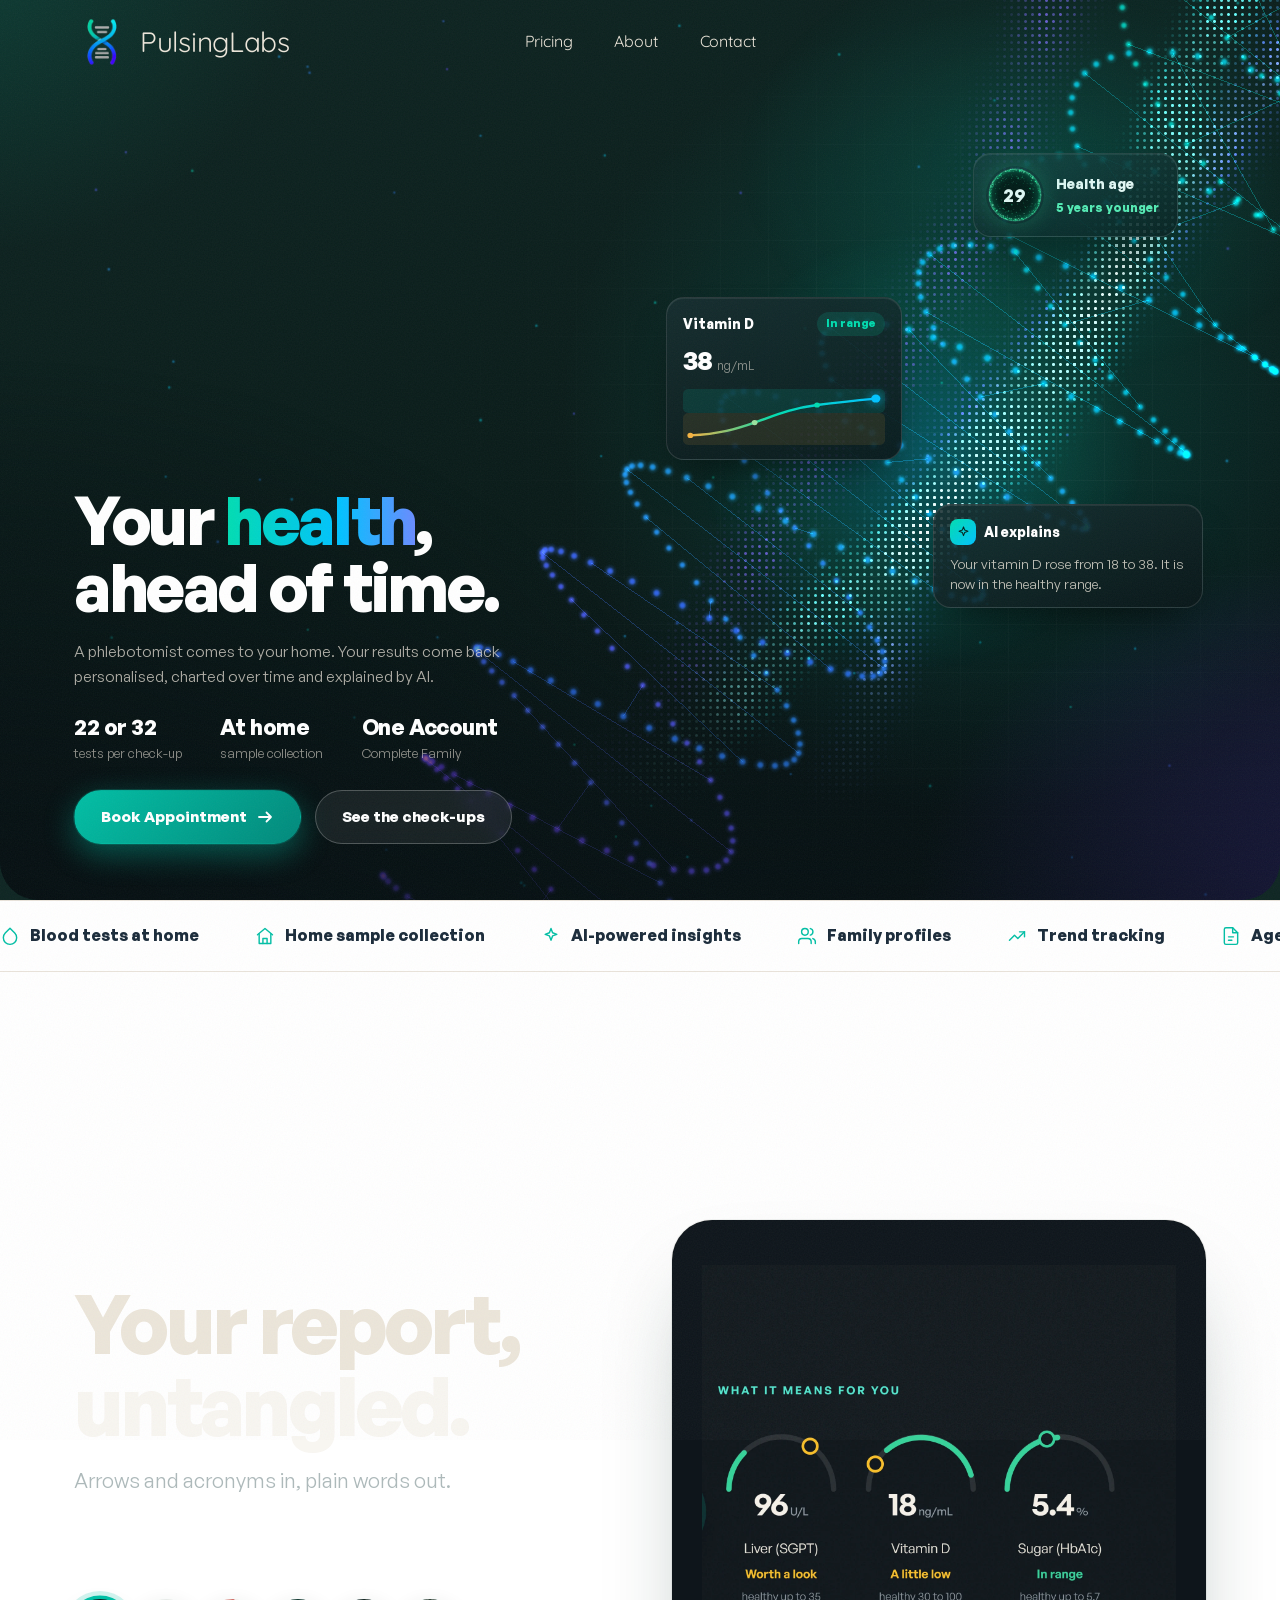
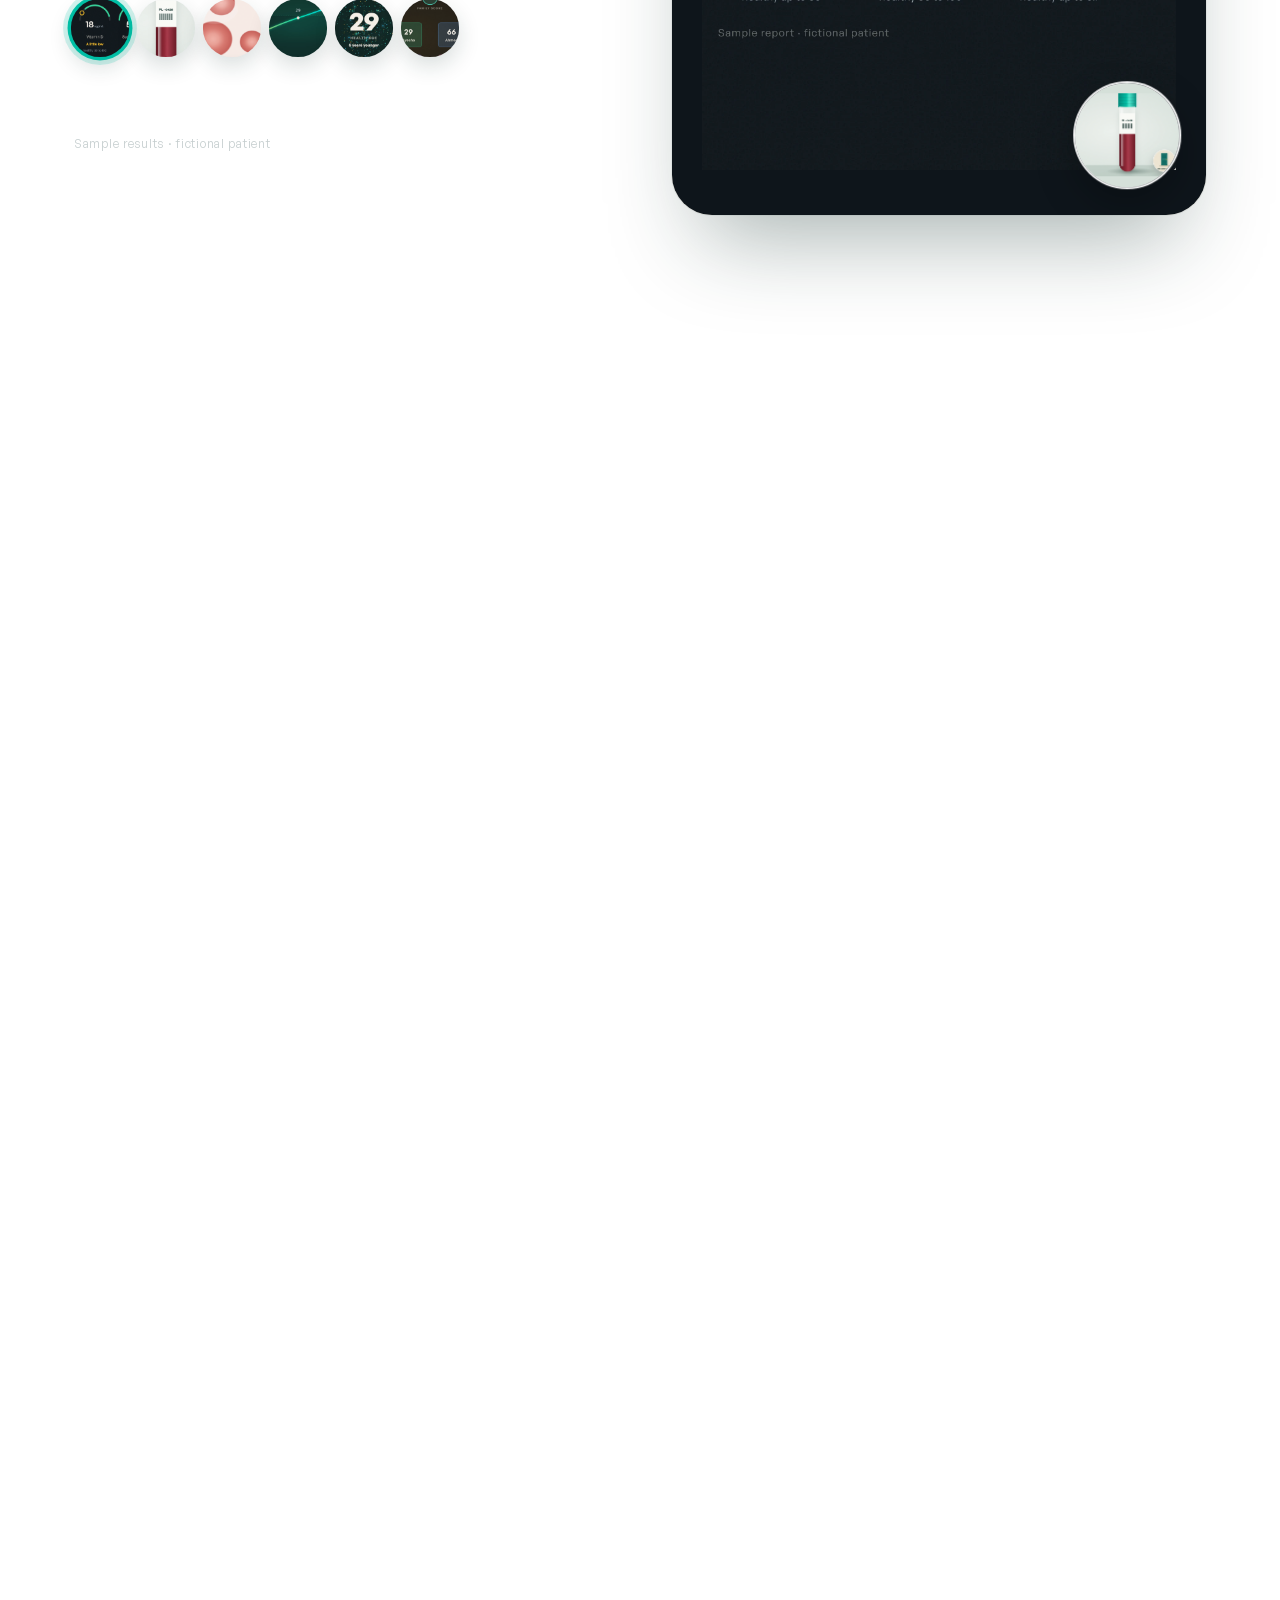
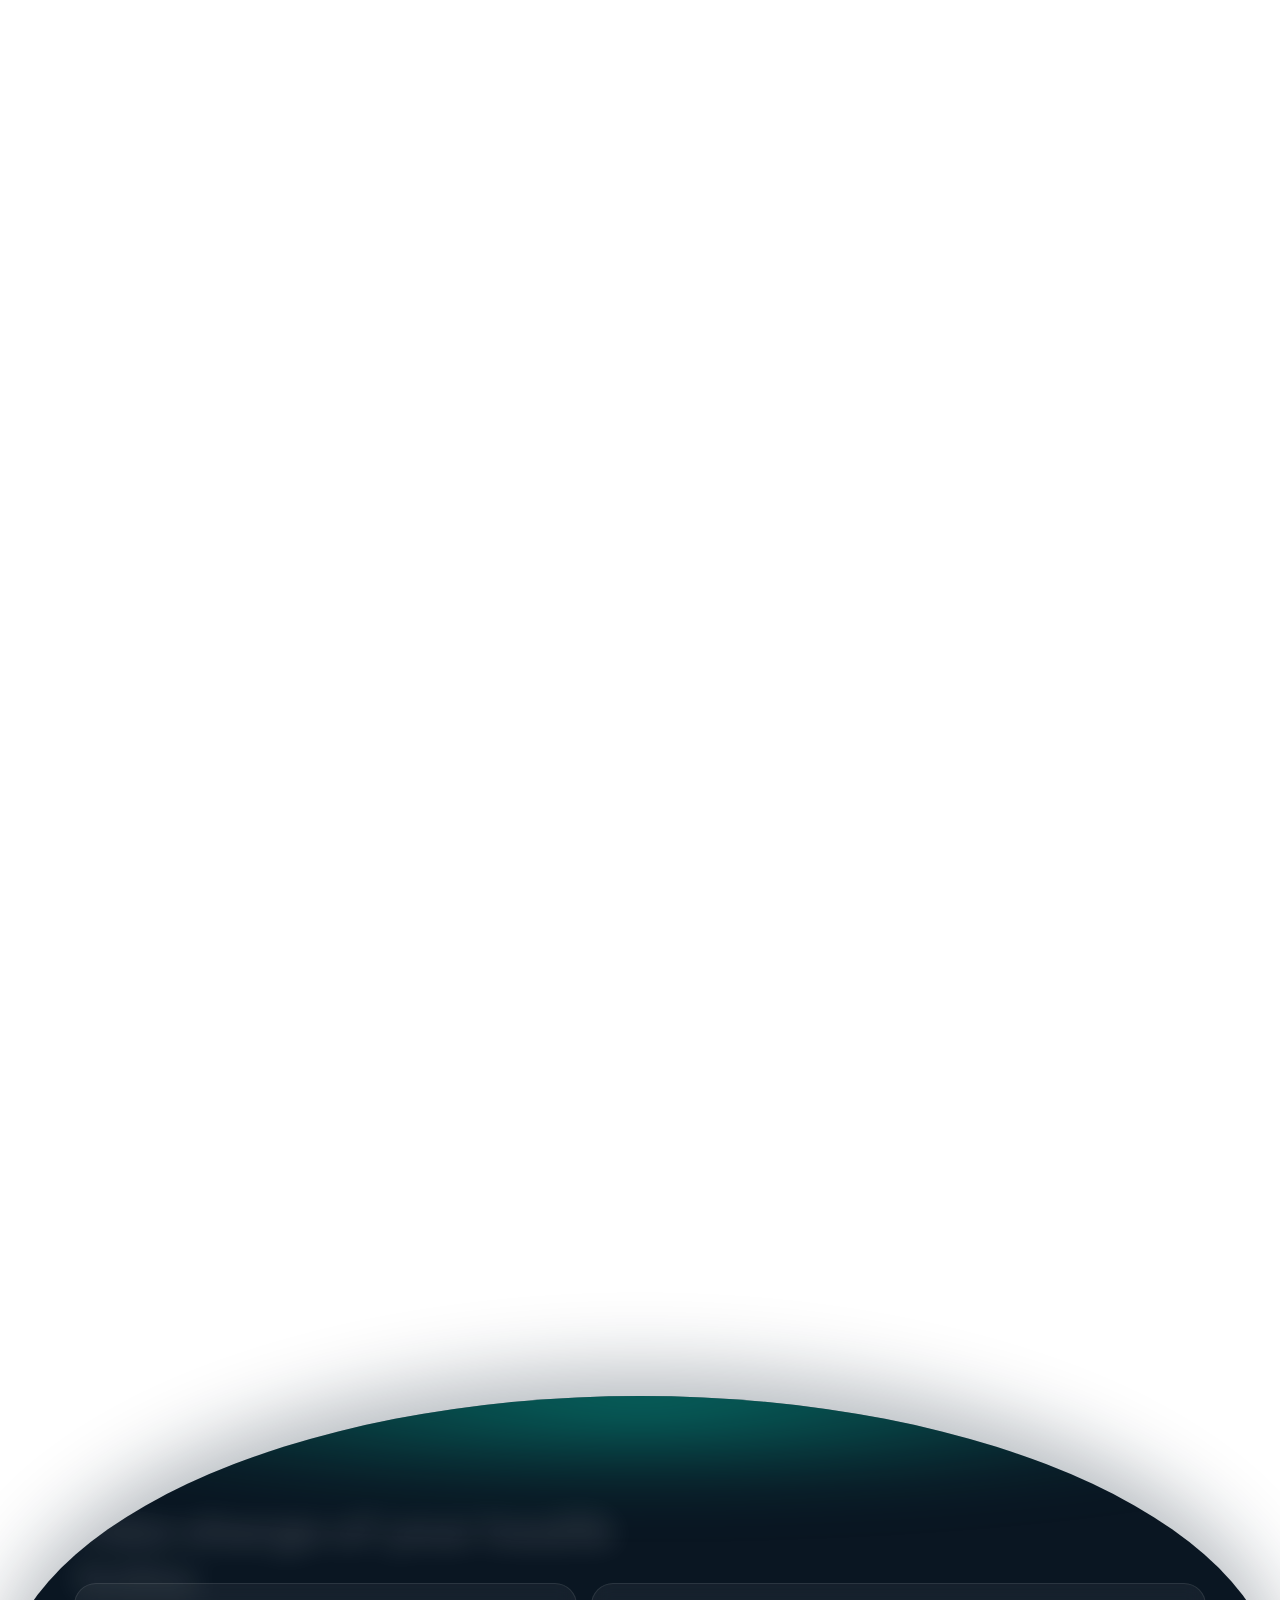
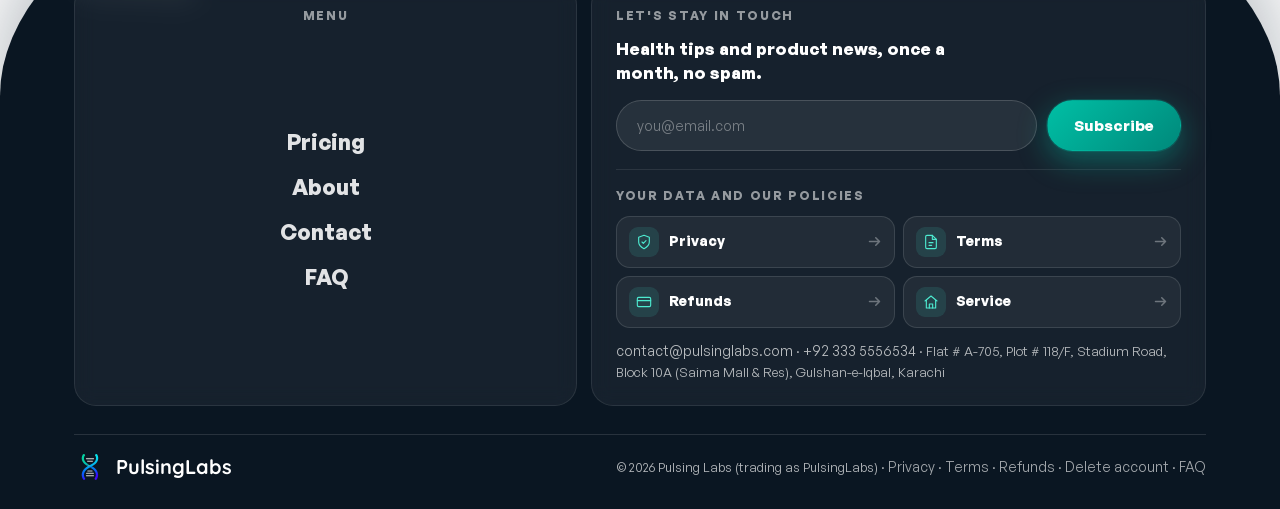
==== commit 560f2f87: "site: story scenes re-captured sharp (2x resolution), nothing else changed Five of the six story sce" ====
--- a/index.html
+++ b/index.html
@@ -115,20 +115,20 @@
           <div class="pp-name"><h3 class="pp-n">One roof,<br><i>one account.</i></h3><p class="pp-line">Book a home visit for anyone in it.</p></div>
         </div>
         <div class="pp-card">
-          <div class="pp-ph pp-sc" style="background:#0E151B"><img src="assets/img/sc-1.webp" alt="A lab report turned into three simple dials: liver worth a look, vitamin D a little low, sugar in range" loading="eager" decoding="async" /></div>
-          <div class="pp-ph pp-sc" style="background:#D5E0D9;clip-path:circle(0 at 85% 87%)"><img src="assets/img/sc-2.webp" alt="A single blood tube with a PulsingLabs label" loading="lazy" decoding="async" /></div>
-          <div class="pp-ph pp-sc" style="background:#F5E9E3;clip-path:circle(0 at 85% 87%)"><img src="assets/img/sc-3.webp" alt="Blood cells under a lens, with a reading: haemoglobin in range" loading="lazy" decoding="async" /></div>
-          <div class="pp-ph pp-sc" style="background:#0B201D;clip-path:circle(0 at 85% 87%)"><img src="assets/img/sc-4.webp?v=2" alt="Vitamin D rising from 18 to 29 to 38, back in the healthy range" loading="lazy" decoding="async" /></div>
+          <div class="pp-ph pp-sc" style="background:#0E151B"><img src="assets/img/sc-1.webp?v=2" alt="A lab report turned into three simple dials: liver worth a look, vitamin D a little low, sugar in range" loading="eager" decoding="async" /></div>
+          <div class="pp-ph pp-sc" style="background:#D5E0D9;clip-path:circle(0 at 85% 87%)"><img src="assets/img/sc-2.webp?v=2" alt="A single blood tube with a PulsingLabs label" loading="lazy" decoding="async" /></div>
+          <div class="pp-ph pp-sc" style="background:#F5E9E3;clip-path:circle(0 at 85% 87%)"><img src="assets/img/sc-3.webp?v=2" alt="Blood cells under a lens, with a reading: haemoglobin in range" loading="lazy" decoding="async" /></div>
+          <div class="pp-ph pp-sc" style="background:#0B201D;clip-path:circle(0 at 85% 87%)"><img src="assets/img/sc-4.webp?v=3" alt="Vitamin D rising from 18 to 29 to 38, back in the healthy range" loading="lazy" decoding="async" /></div>
           <div class="pp-ph pp-sc" style="background:#08110f;clip-path:circle(0 at 85% 87%)"><img src="assets/img/sc-5.webp" alt="A glowing orb of points with a health age of 29, five years younger" loading="lazy" decoding="async" /></div>
-          <div class="pp-ph pp-sc" style="background:#15110b;clip-path:circle(0 at 85% 87%)"><img src="assets/img/sc-6.webp" alt="A house with one lit window per family member and their health age" loading="lazy" decoding="async" /></div>
-          <span class="pp-th" aria-hidden="true" style="background:#D5E0D9 url(assets/img/sc-2.webp) center/contain no-repeat"></span>
-          <span class="pp-th" aria-hidden="true" style="background:#F5E9E3 url(assets/img/sc-3.webp) center/contain no-repeat"></span>
-          <span class="pp-th" aria-hidden="true" style="background:#0B201D url(assets/img/sc-4.webp?v=2) center/contain no-repeat"></span>
+          <div class="pp-ph pp-sc" style="background:#15110b;clip-path:circle(0 at 85% 87%)"><img src="assets/img/sc-6.webp?v=2" alt="A house with one lit window per family member and their health age" loading="lazy" decoding="async" /></div>
+          <span class="pp-th" aria-hidden="true" style="background:#D5E0D9 url(assets/img/sc-2.webp?v=2) center/contain no-repeat"></span>
+          <span class="pp-th" aria-hidden="true" style="background:#F5E9E3 url(assets/img/sc-3.webp?v=2) center/contain no-repeat"></span>
+          <span class="pp-th" aria-hidden="true" style="background:#0B201D url(assets/img/sc-4.webp?v=3) center/contain no-repeat"></span>
           <span class="pp-th" aria-hidden="true" style="background:#08110f url(assets/img/sc-5.webp) center/contain no-repeat"></span>
-          <span class="pp-th" aria-hidden="true" style="background:#15110b url(assets/img/sc-6.webp) center/contain no-repeat"></span>
+          <span class="pp-th" aria-hidden="true" style="background:#15110b url(assets/img/sc-6.webp?v=2) center/contain no-repeat"></span>
           <span class="pp-ring" aria-hidden="true"></span>
         </div>
-        <div class="pp-idx" aria-hidden="true"><span class="on" style="background:#0E151B url(assets/img/sc-1.webp) center/230% no-repeat"></span><span class="" style="background:#D5E0D9 url(assets/img/sc-2.webp) center/230% no-repeat"></span><span class="" style="background:#F5E9E3 url(assets/img/sc-3.webp) center/230% no-repeat"></span><span class="" style="background:#0B201D url(assets/img/sc-4.webp?v=2) center/230% no-repeat"></span><span class="" style="background:#08110f url(assets/img/sc-5.webp) center/230% no-repeat"></span><span class="" style="background:#15110b url(assets/img/sc-6.webp) center/230% no-repeat"></span></div>
+        <div class="pp-idx" aria-hidden="true"><span class="on" style="background:#0E151B url(assets/img/sc-1.webp?v=2) center/230% no-repeat"></span><span class="" style="background:#D5E0D9 url(assets/img/sc-2.webp?v=2) center/230% no-repeat"></span><span class="" style="background:#F5E9E3 url(assets/img/sc-3.webp?v=2) center/230% no-repeat"></span><span class="" style="background:#0B201D url(assets/img/sc-4.webp?v=3) center/230% no-repeat"></span><span class="" style="background:#08110f url(assets/img/sc-5.webp) center/230% no-repeat"></span><span class="" style="background:#15110b url(assets/img/sc-6.webp?v=2) center/230% no-repeat"></span></div>
         <p class="pp-cap">Sample results · fictional patient</p>
       </div>
     </div>
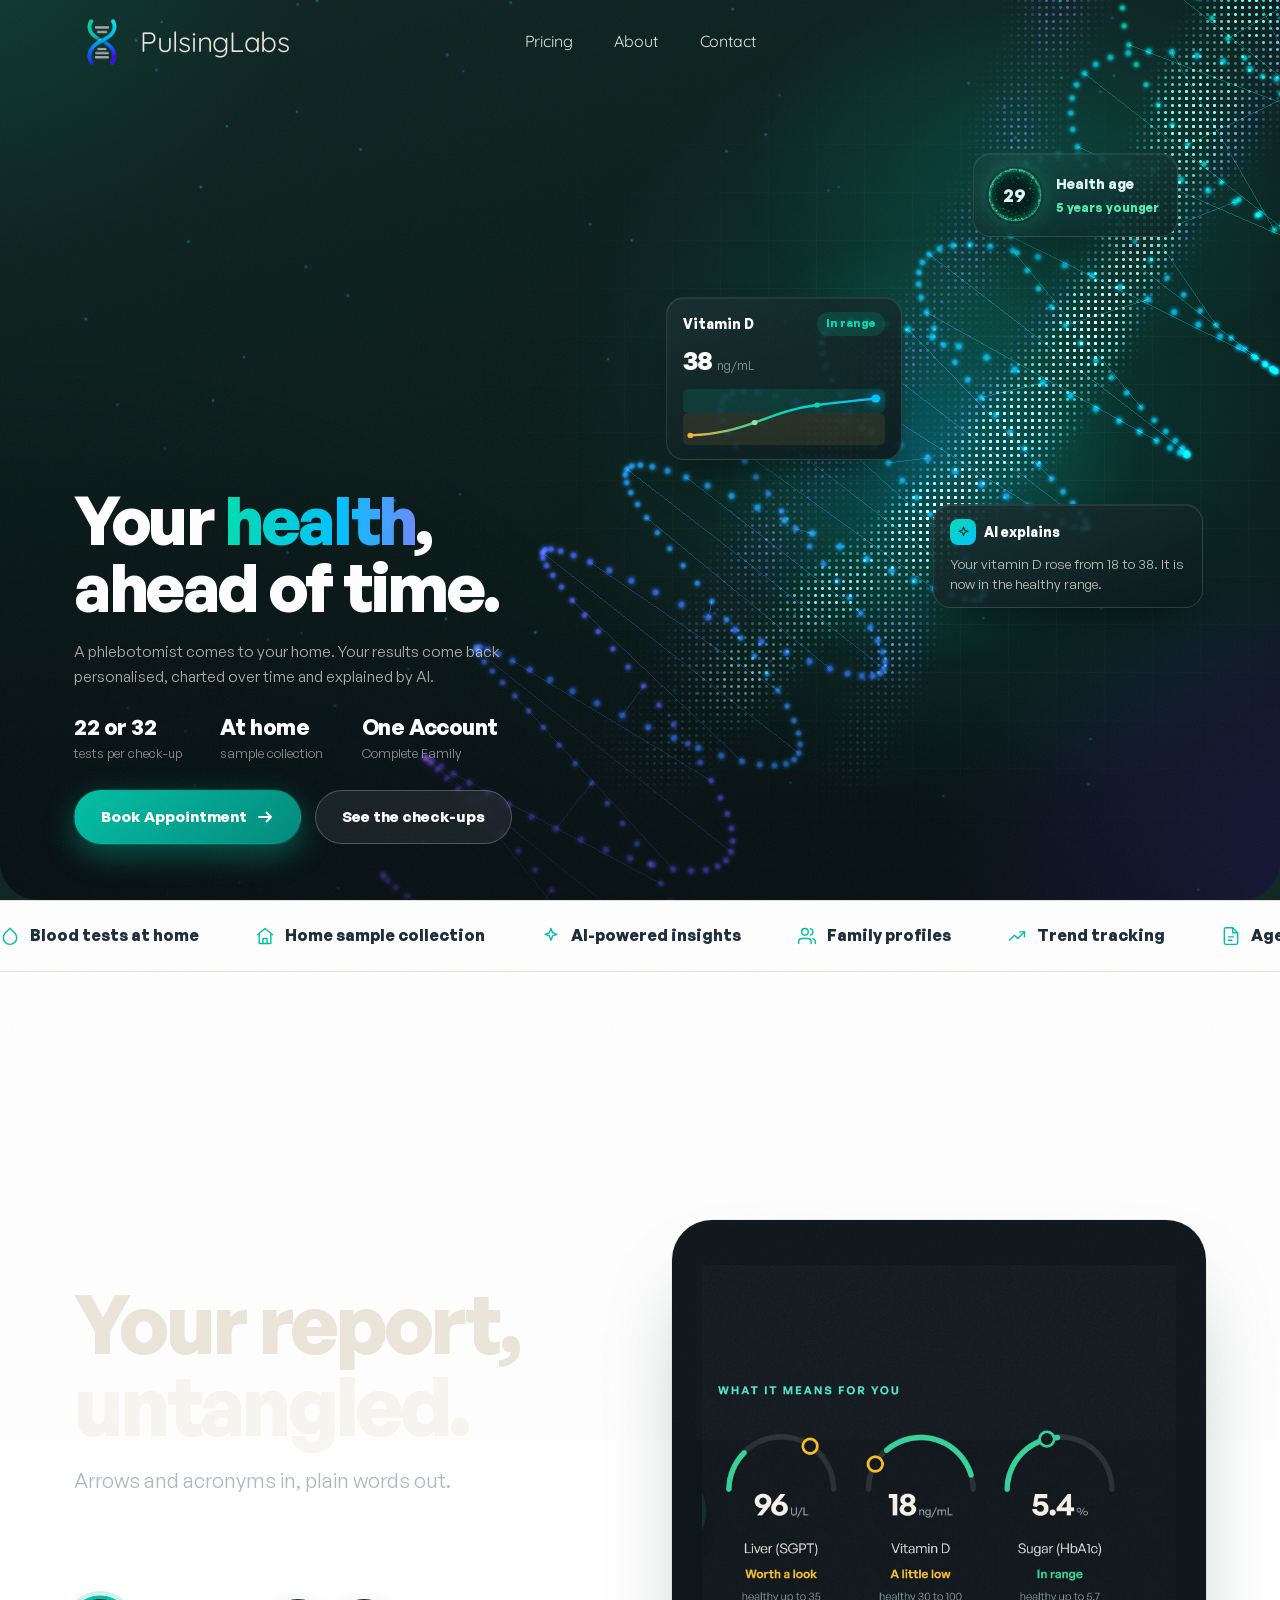
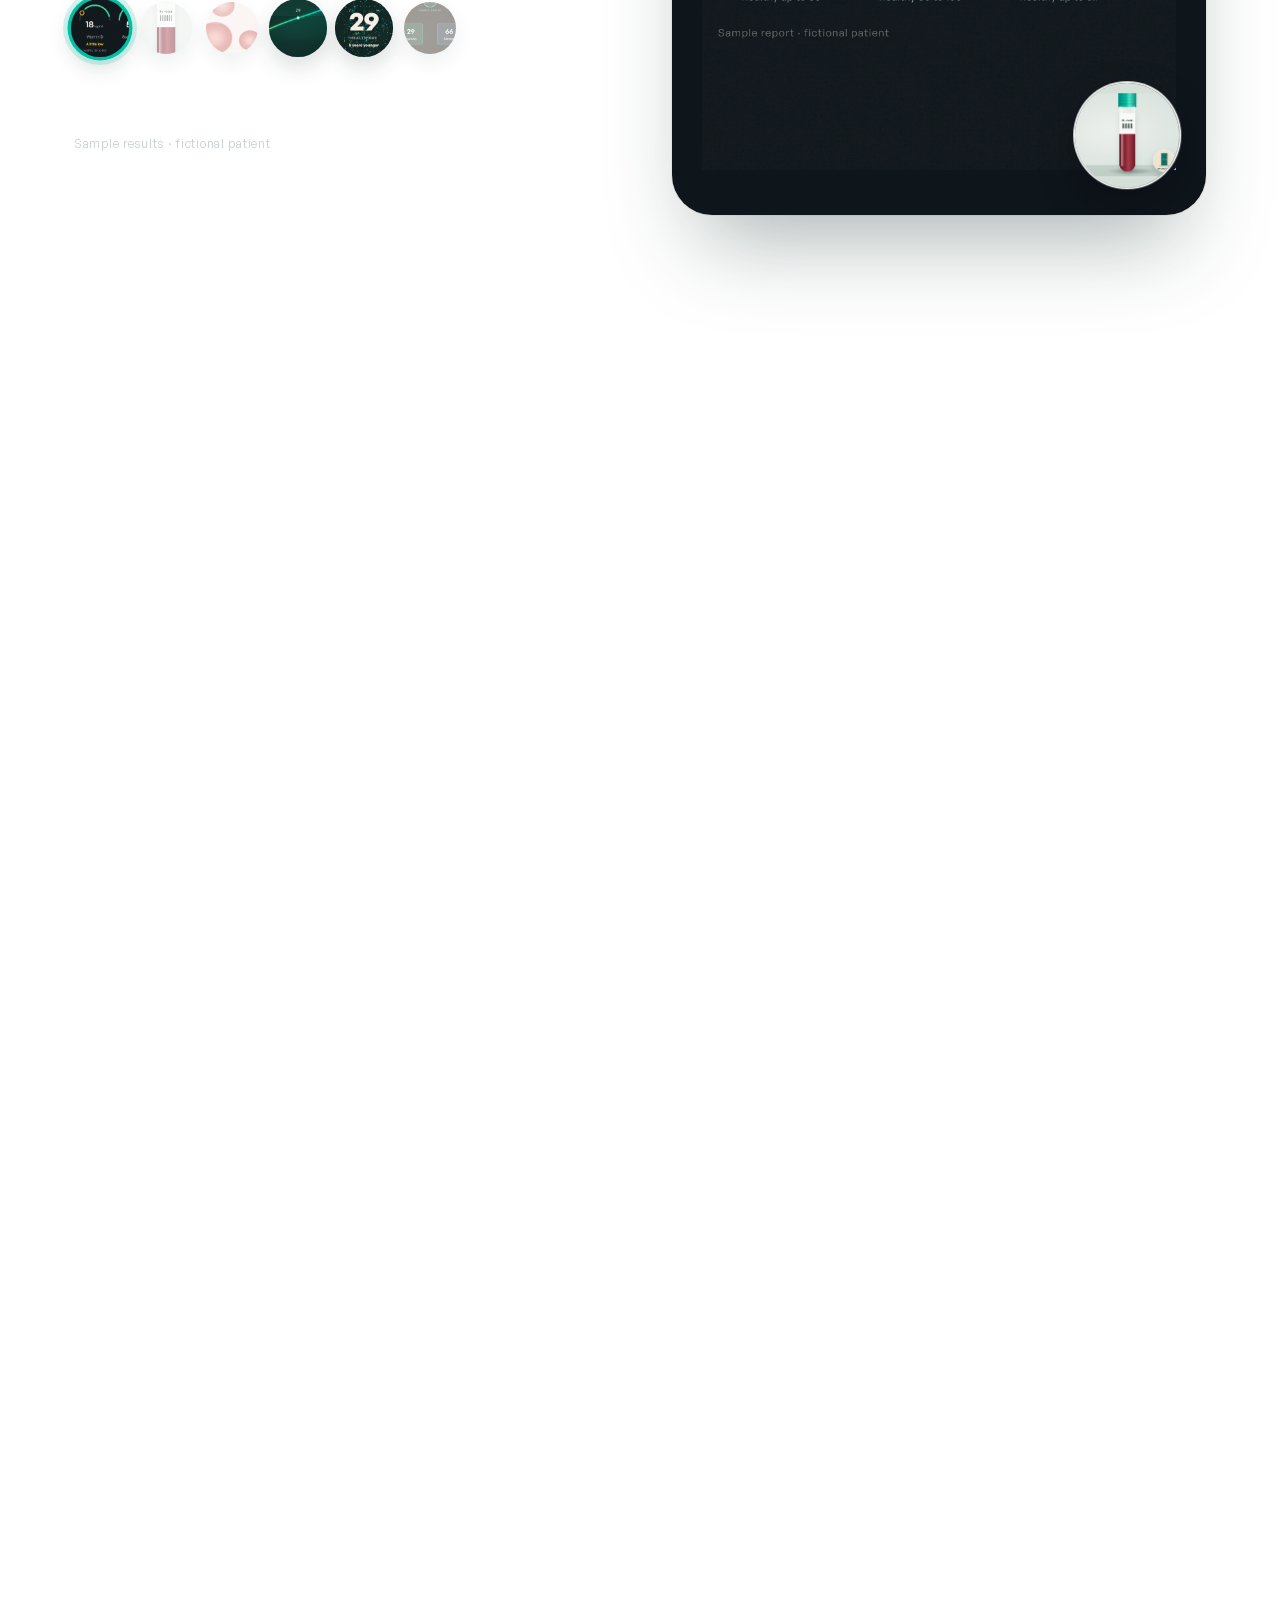
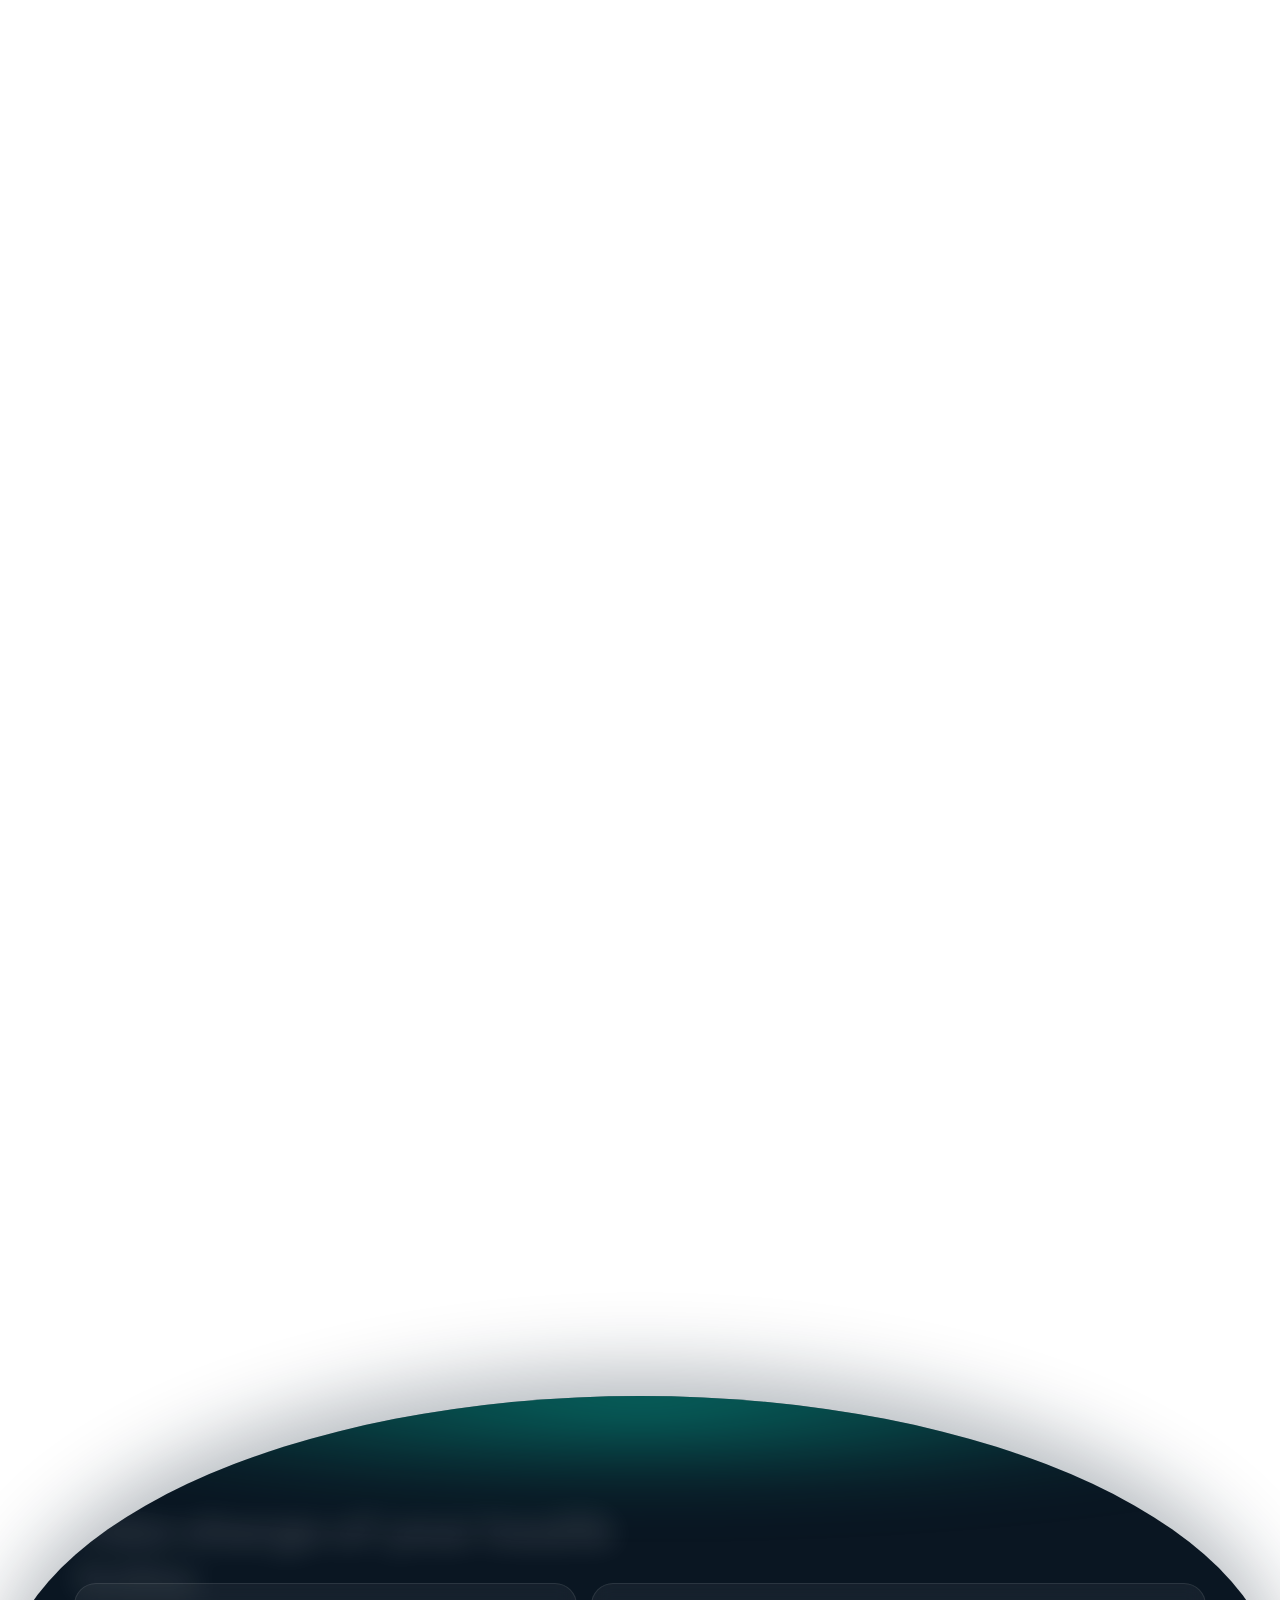
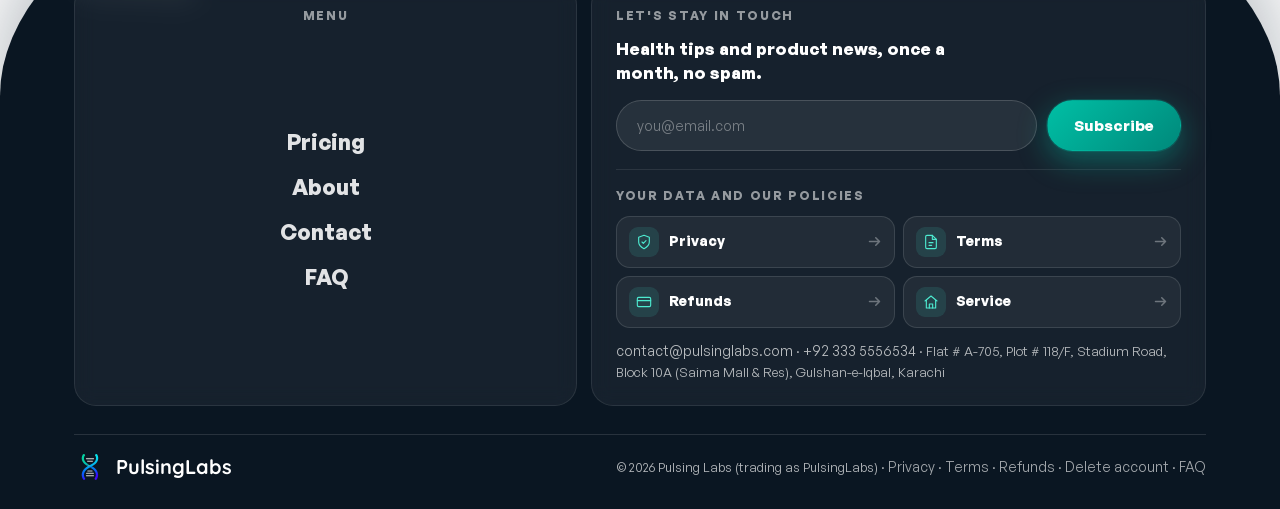
==== commit bcc2575c: "feat: Google Analytics (GA4) on the live site, ad features off; CSP + privacy page updated Co-Author" ====
--- a/index.html
+++ b/index.html
@@ -325,6 +325,6 @@
   <!-- The closing CTA lives in the mega footer now (same headline + Open the
        App button), so the old teal band was removed as a duplicate. -->
   <div id="site-footer"><nav aria-label="Site pages"><p><a href="/">Home</a> · <a href="/pricing">Pricing</a> · <a href="/faq">FAQ</a> · <a href="/features">Features</a> · <a href="/business">For business</a> · <a href="/about">About</a> · <a href="/contact">Contact</a> · <a href="/refunds#service-policy">Service policy</a> · <a href="/refunds">Refund policy</a> · <a href="/privacy">Privacy policy</a> · <a href="/terms">Terms</a></p><p>PulsingLabs · Blood tests at home in Karachi · <a href="mailto:contact@pulsinglabs.com">contact@pulsinglabs.com</a></p></nav></div>
-  <script src="assets/app.js?v=144"></script>
+  <script src="assets/app.js?v=145"></script>
 </body>
 </html>
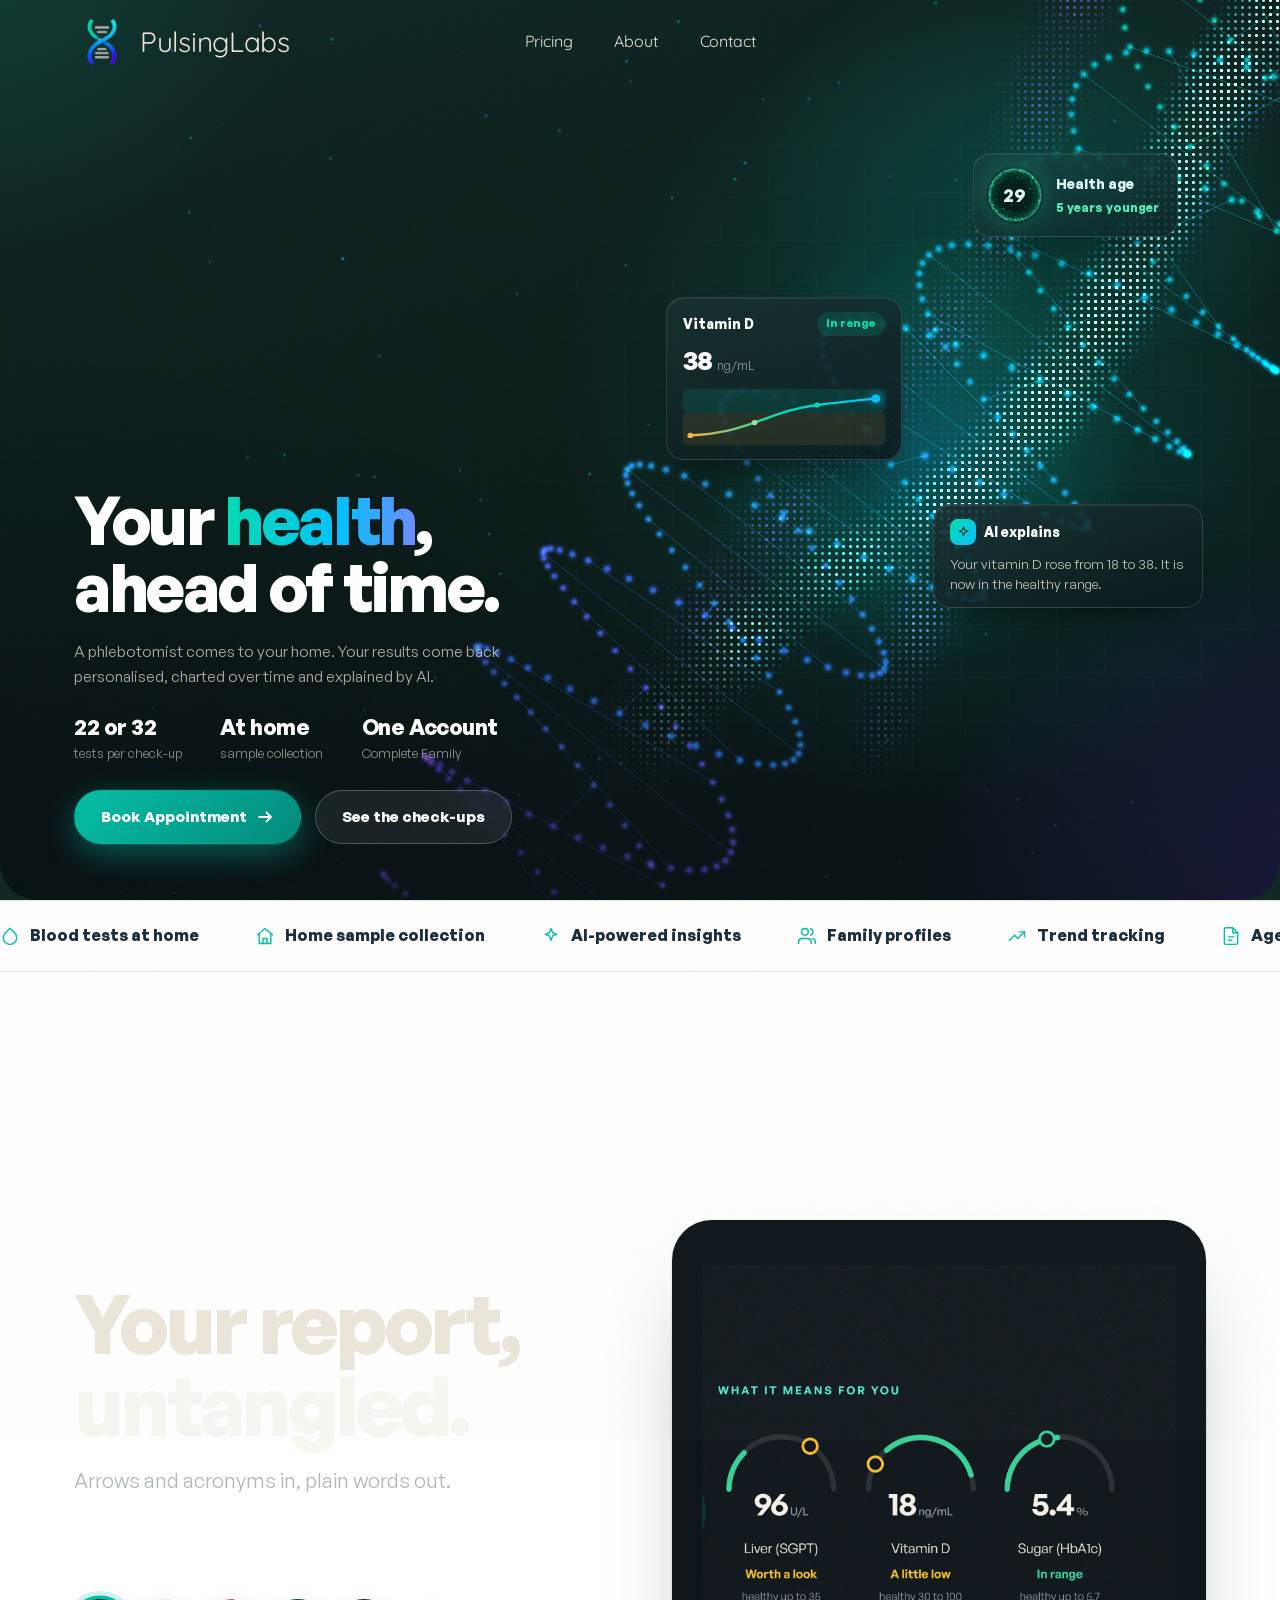
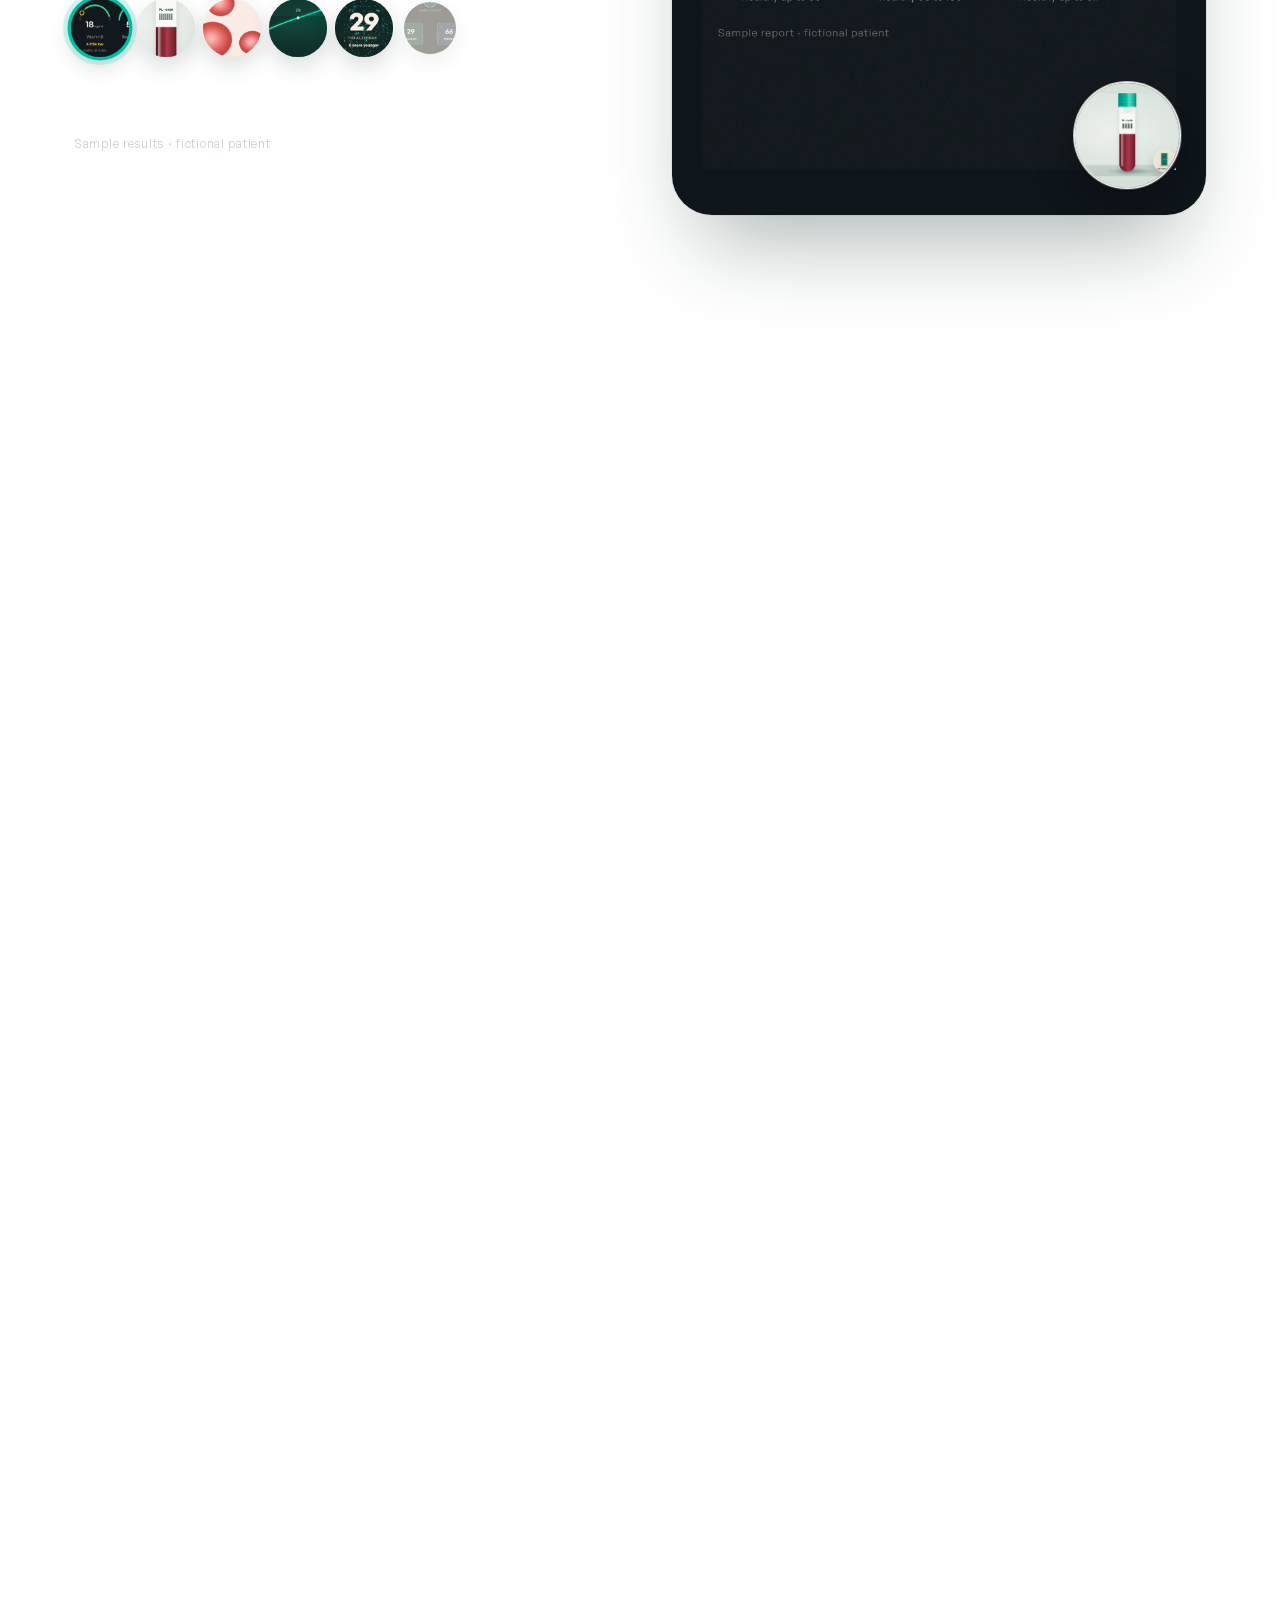
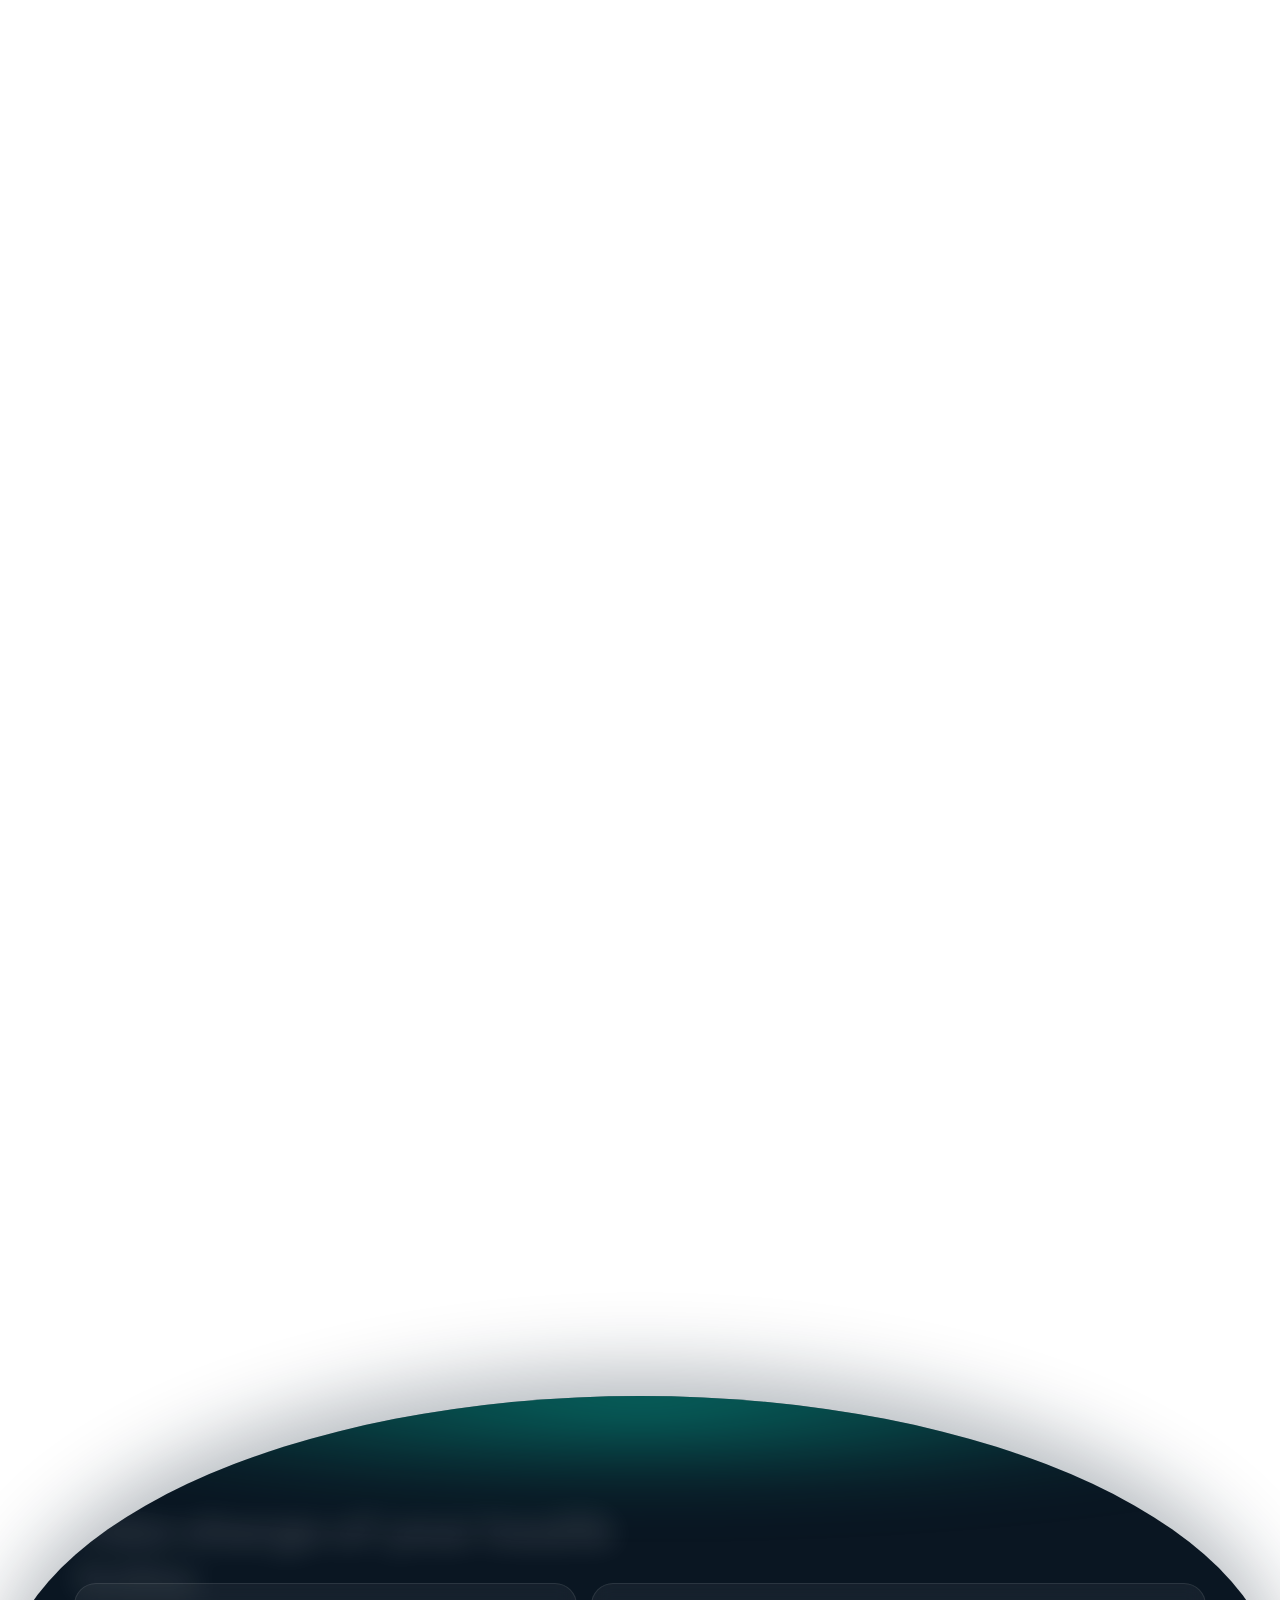
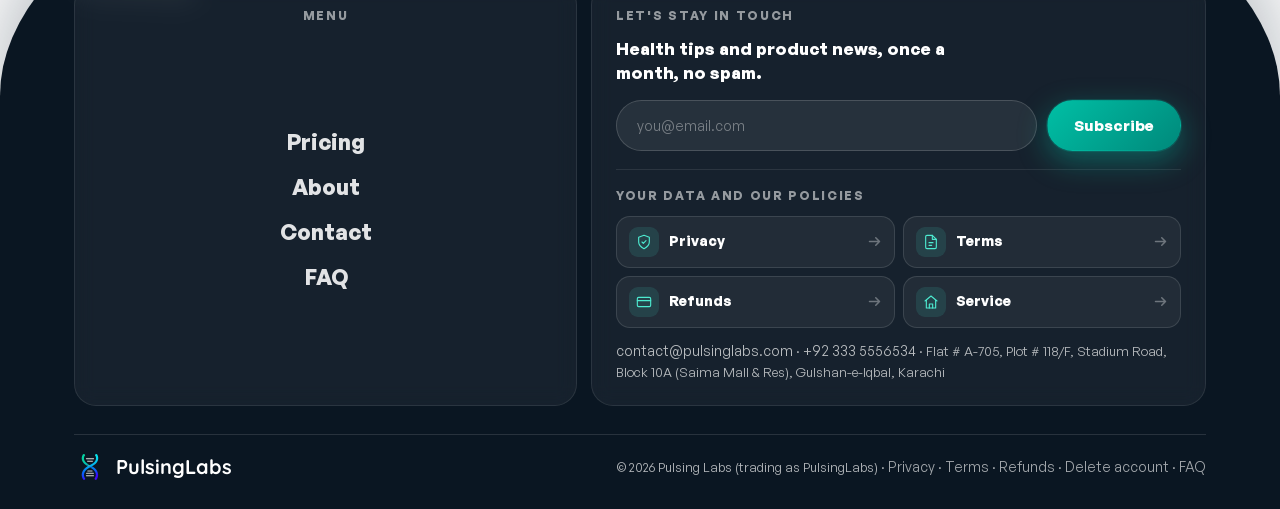
==== commit f283bb6c: "images: sharper blood-cell picture in the story (same size, same label, nothing else changed) Co-Aut" ====
--- a/index.html
+++ b/index.html
@@ -117,18 +117,18 @@
         <div class="pp-card">
           <div class="pp-ph pp-sc" style="background:#0E151B"><img src="assets/img/sc-1.webp?v=2" alt="A lab report turned into three simple dials: liver worth a look, vitamin D a little low, sugar in range" loading="eager" decoding="async" /></div>
           <div class="pp-ph pp-sc" style="background:#D5E0D9;clip-path:circle(0 at 85% 87%)"><img src="assets/img/sc-2.webp?v=2" alt="A single blood tube with a PulsingLabs label" loading="lazy" decoding="async" /></div>
-          <div class="pp-ph pp-sc" style="background:#F5E9E3;clip-path:circle(0 at 85% 87%)"><img src="assets/img/sc-3.webp?v=2" alt="Blood cells under a lens, with a reading: haemoglobin in range" loading="lazy" decoding="async" /></div>
+          <div class="pp-ph pp-sc" style="background:#F5E9E3;clip-path:circle(0 at 85% 87%)"><img src="assets/img/sc-3.webp?v=3" alt="Blood cells under a lens, with a reading: haemoglobin in range" loading="lazy" decoding="async" /></div>
           <div class="pp-ph pp-sc" style="background:#0B201D;clip-path:circle(0 at 85% 87%)"><img src="assets/img/sc-4.webp?v=3" alt="Vitamin D rising from 18 to 29 to 38, back in the healthy range" loading="lazy" decoding="async" /></div>
           <div class="pp-ph pp-sc" style="background:#08110f;clip-path:circle(0 at 85% 87%)"><img src="assets/img/sc-5.webp" alt="A glowing orb of points with a health age of 29, five years younger" loading="lazy" decoding="async" /></div>
           <div class="pp-ph pp-sc" style="background:#15110b;clip-path:circle(0 at 85% 87%)"><img src="assets/img/sc-6.webp?v=2" alt="A house with one lit window per family member and their health age" loading="lazy" decoding="async" /></div>
           <span class="pp-th" aria-hidden="true" style="background:#D5E0D9 url(assets/img/sc-2.webp?v=2) center/contain no-repeat"></span>
-          <span class="pp-th" aria-hidden="true" style="background:#F5E9E3 url(assets/img/sc-3.webp?v=2) center/contain no-repeat"></span>
+          <span class="pp-th" aria-hidden="true" style="background:#F5E9E3 url(assets/img/sc-3.webp?v=3) center/contain no-repeat"></span>
           <span class="pp-th" aria-hidden="true" style="background:#0B201D url(assets/img/sc-4.webp?v=3) center/contain no-repeat"></span>
           <span class="pp-th" aria-hidden="true" style="background:#08110f url(assets/img/sc-5.webp) center/contain no-repeat"></span>
           <span class="pp-th" aria-hidden="true" style="background:#15110b url(assets/img/sc-6.webp?v=2) center/contain no-repeat"></span>
           <span class="pp-ring" aria-hidden="true"></span>
         </div>
-        <div class="pp-idx" aria-hidden="true"><span class="on" style="background:#0E151B url(assets/img/sc-1.webp?v=2) center/230% no-repeat"></span><span class="" style="background:#D5E0D9 url(assets/img/sc-2.webp?v=2) center/230% no-repeat"></span><span class="" style="background:#F5E9E3 url(assets/img/sc-3.webp?v=2) center/230% no-repeat"></span><span class="" style="background:#0B201D url(assets/img/sc-4.webp?v=3) center/230% no-repeat"></span><span class="" style="background:#08110f url(assets/img/sc-5.webp) center/230% no-repeat"></span><span class="" style="background:#15110b url(assets/img/sc-6.webp?v=2) center/230% no-repeat"></span></div>
+        <div class="pp-idx" aria-hidden="true"><span class="on" style="background:#0E151B url(assets/img/sc-1.webp?v=2) center/230% no-repeat"></span><span class="" style="background:#D5E0D9 url(assets/img/sc-2.webp?v=2) center/230% no-repeat"></span><span class="" style="background:#F5E9E3 url(assets/img/sc-3.webp?v=3) center/230% no-repeat"></span><span class="" style="background:#0B201D url(assets/img/sc-4.webp?v=3) center/230% no-repeat"></span><span class="" style="background:#08110f url(assets/img/sc-5.webp) center/230% no-repeat"></span><span class="" style="background:#15110b url(assets/img/sc-6.webp?v=2) center/230% no-repeat"></span></div>
         <p class="pp-cap">Sample results · fictional patient</p>
       </div>
     </div>
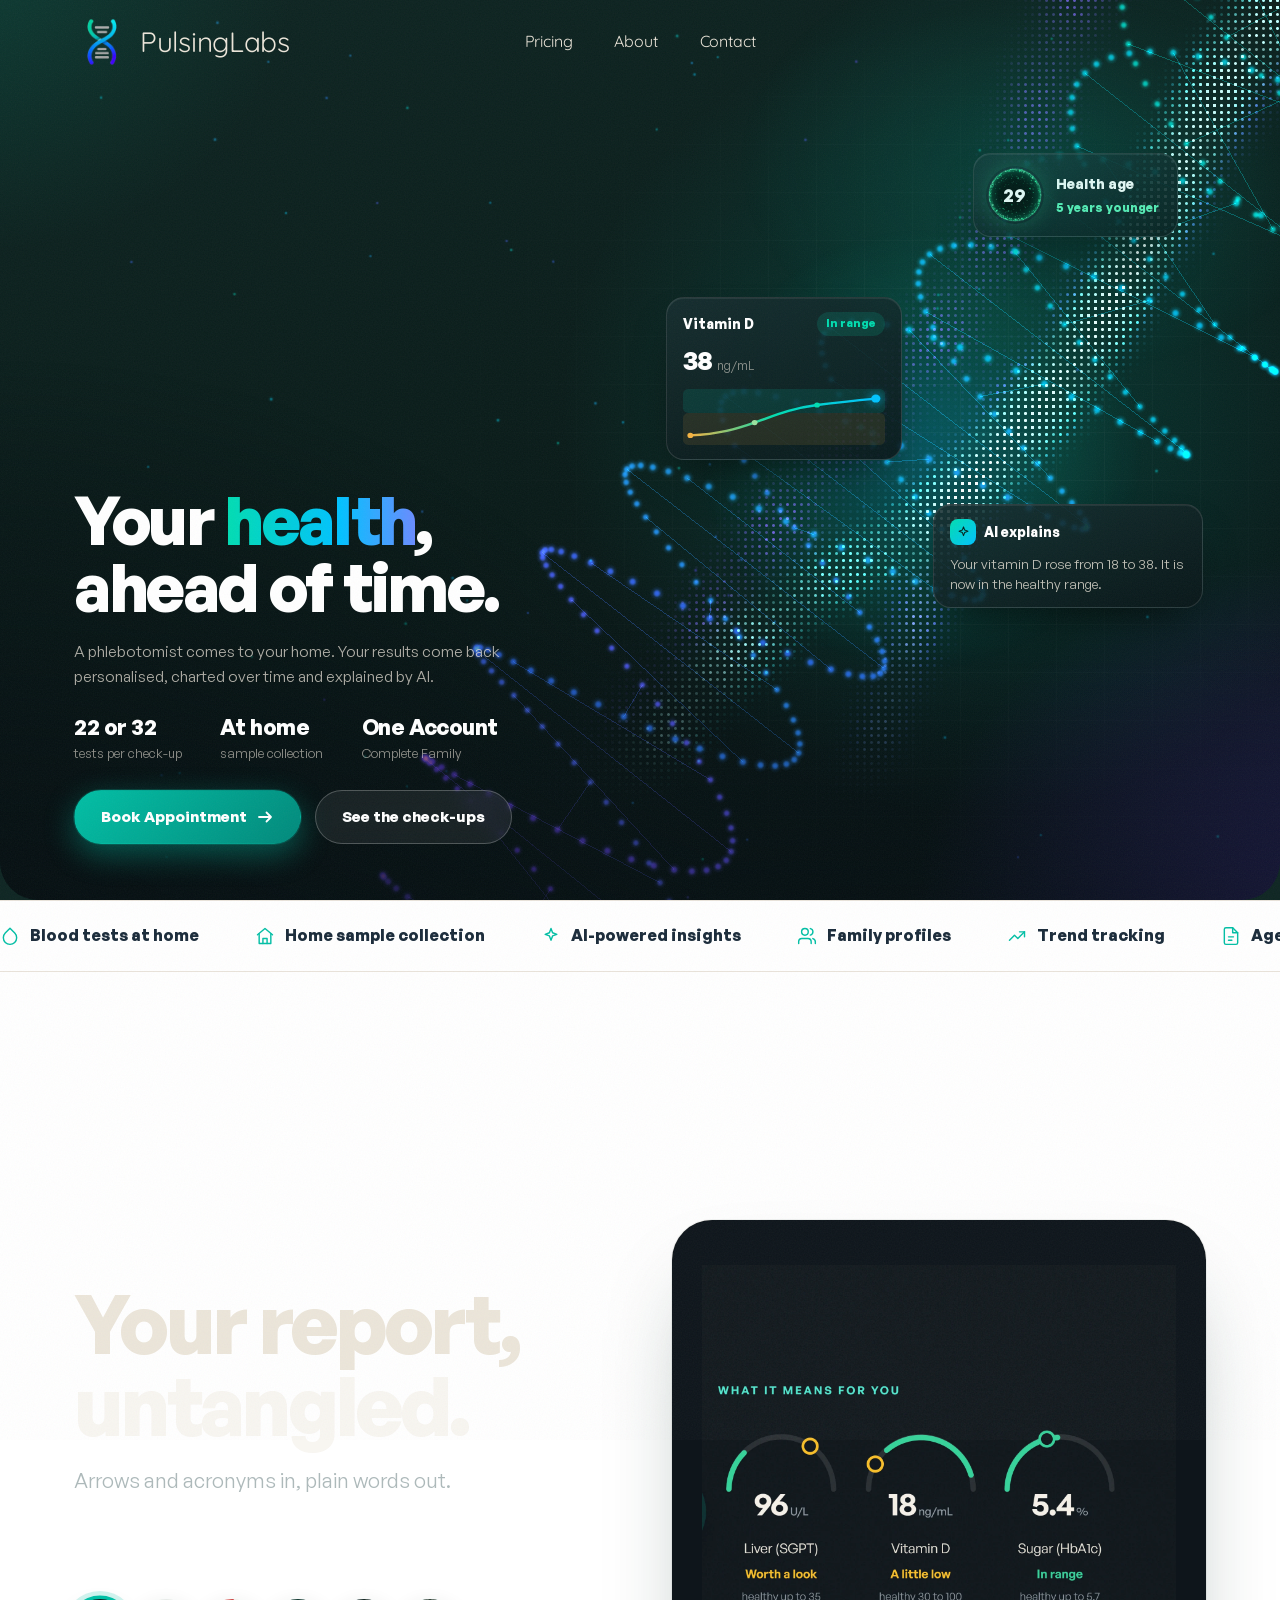
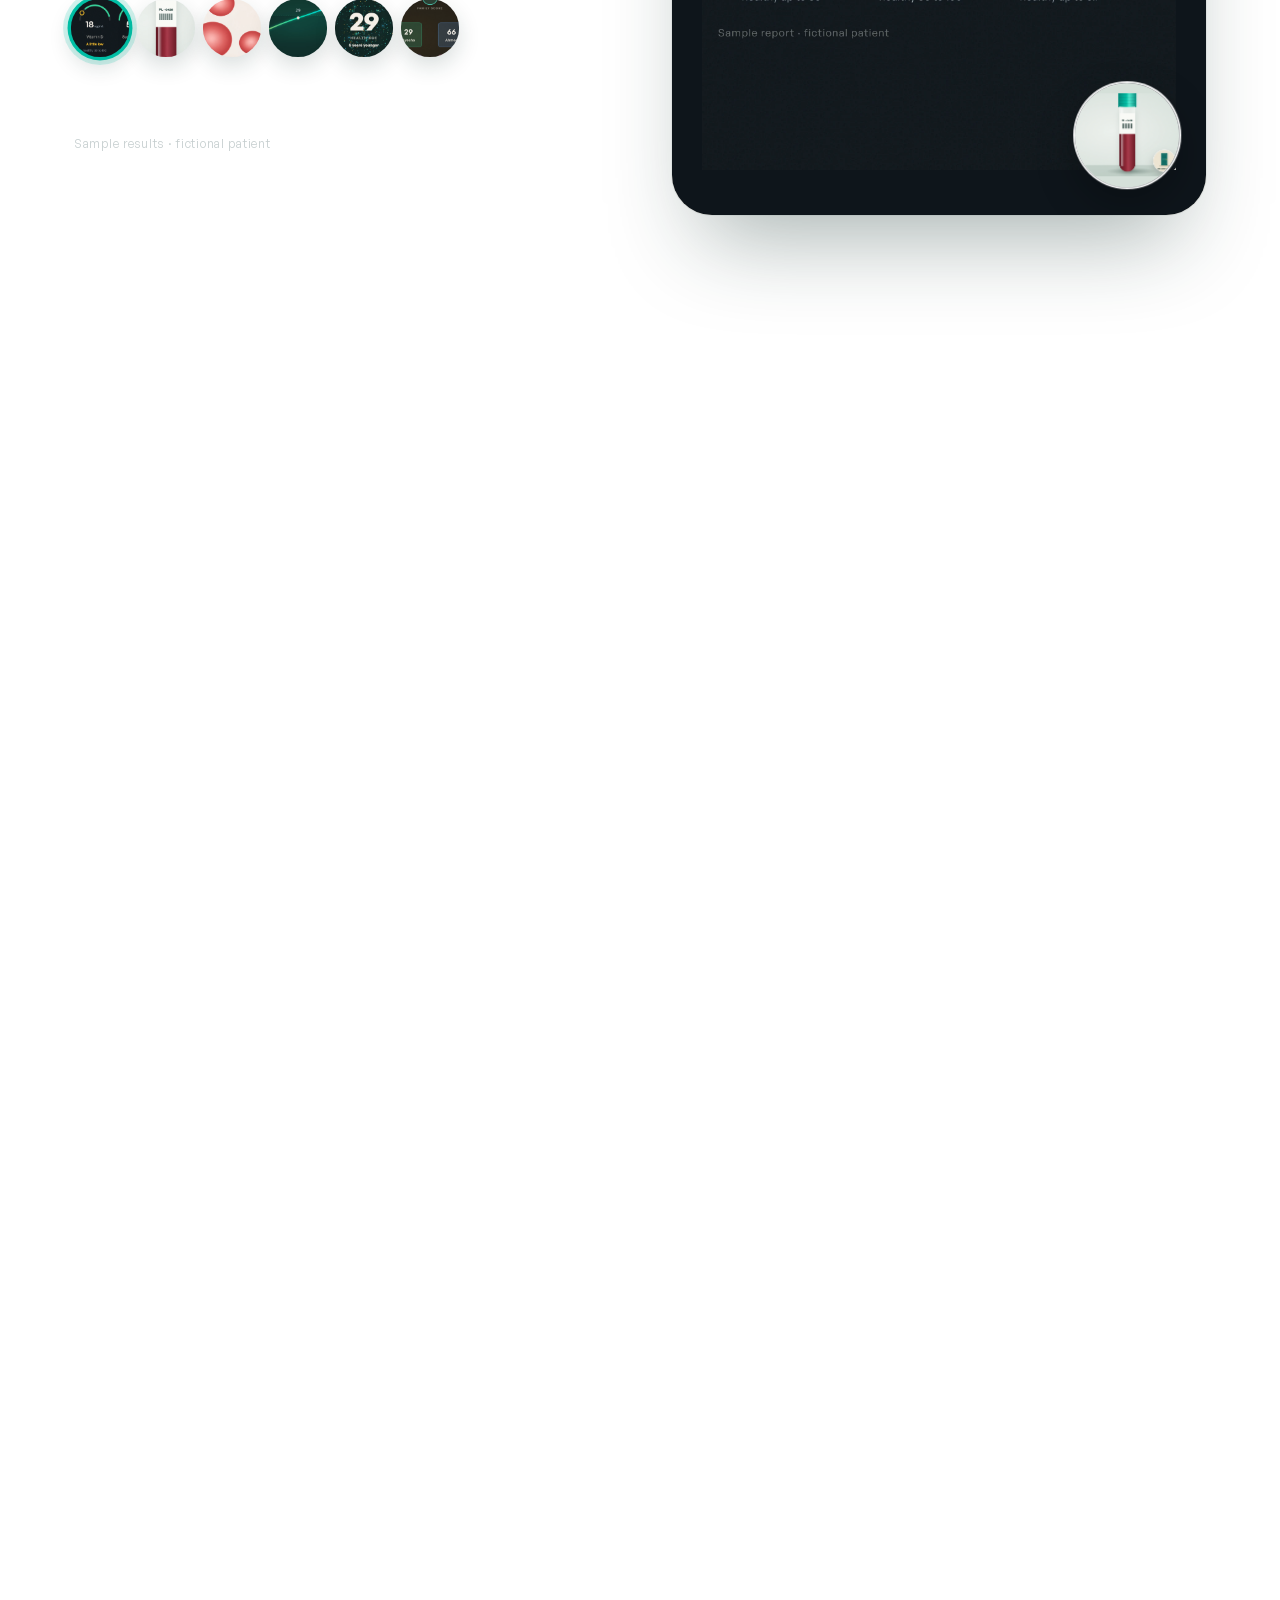
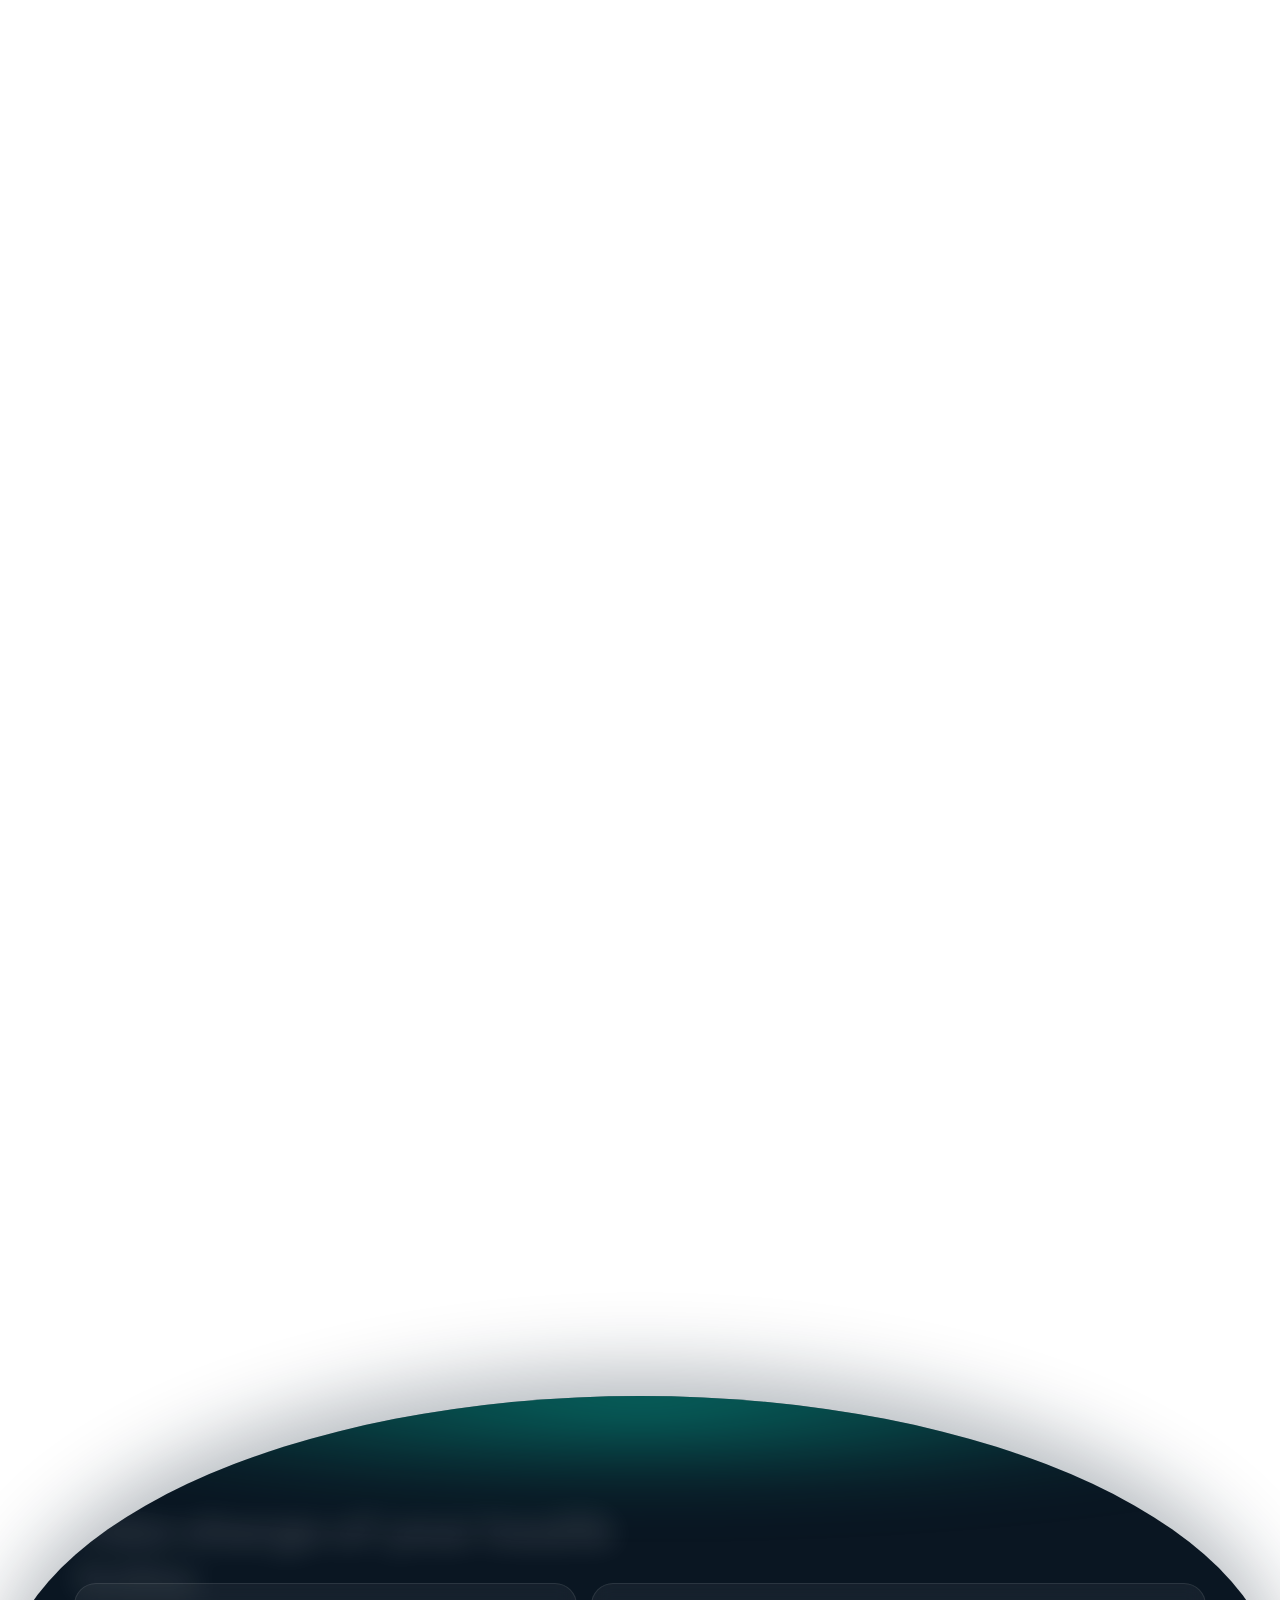
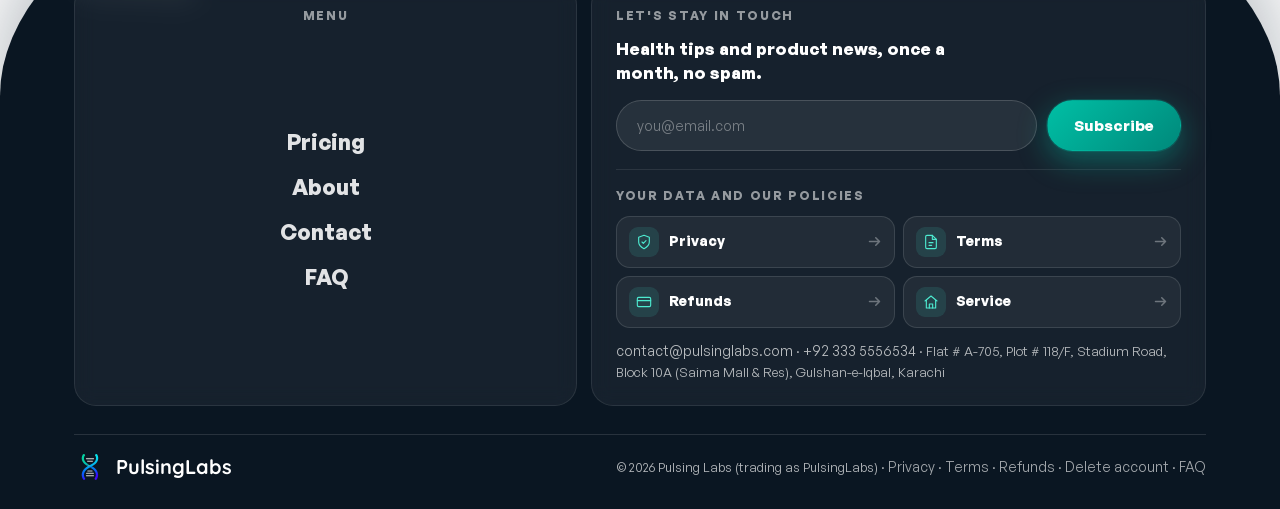
==== commit 0be480d4: "images: match the new blood-cell picture's background tone to the card (no visible box) Co-Authored-" ====
--- a/index.html
+++ b/index.html
@@ -117,18 +117,18 @@
         <div class="pp-card">
           <div class="pp-ph pp-sc" style="background:#0E151B"><img src="assets/img/sc-1.webp?v=2" alt="A lab report turned into three simple dials: liver worth a look, vitamin D a little low, sugar in range" loading="eager" decoding="async" /></div>
           <div class="pp-ph pp-sc" style="background:#D5E0D9;clip-path:circle(0 at 85% 87%)"><img src="assets/img/sc-2.webp?v=2" alt="A single blood tube with a PulsingLabs label" loading="lazy" decoding="async" /></div>
-          <div class="pp-ph pp-sc" style="background:#F5E9E3;clip-path:circle(0 at 85% 87%)"><img src="assets/img/sc-3.webp?v=3" alt="Blood cells under a lens, with a reading: haemoglobin in range" loading="lazy" decoding="async" /></div>
+          <div class="pp-ph pp-sc" style="background:#F5E9E3;clip-path:circle(0 at 85% 87%)"><img src="assets/img/sc-3.webp?v=4" alt="Blood cells under a lens, with a reading: haemoglobin in range" loading="lazy" decoding="async" /></div>
           <div class="pp-ph pp-sc" style="background:#0B201D;clip-path:circle(0 at 85% 87%)"><img src="assets/img/sc-4.webp?v=3" alt="Vitamin D rising from 18 to 29 to 38, back in the healthy range" loading="lazy" decoding="async" /></div>
           <div class="pp-ph pp-sc" style="background:#08110f;clip-path:circle(0 at 85% 87%)"><img src="assets/img/sc-5.webp" alt="A glowing orb of points with a health age of 29, five years younger" loading="lazy" decoding="async" /></div>
           <div class="pp-ph pp-sc" style="background:#15110b;clip-path:circle(0 at 85% 87%)"><img src="assets/img/sc-6.webp?v=2" alt="A house with one lit window per family member and their health age" loading="lazy" decoding="async" /></div>
           <span class="pp-th" aria-hidden="true" style="background:#D5E0D9 url(assets/img/sc-2.webp?v=2) center/contain no-repeat"></span>
-          <span class="pp-th" aria-hidden="true" style="background:#F5E9E3 url(assets/img/sc-3.webp?v=3) center/contain no-repeat"></span>
+          <span class="pp-th" aria-hidden="true" style="background:#F5E9E3 url(assets/img/sc-3.webp?v=4) center/contain no-repeat"></span>
           <span class="pp-th" aria-hidden="true" style="background:#0B201D url(assets/img/sc-4.webp?v=3) center/contain no-repeat"></span>
           <span class="pp-th" aria-hidden="true" style="background:#08110f url(assets/img/sc-5.webp) center/contain no-repeat"></span>
           <span class="pp-th" aria-hidden="true" style="background:#15110b url(assets/img/sc-6.webp?v=2) center/contain no-repeat"></span>
           <span class="pp-ring" aria-hidden="true"></span>
         </div>
-        <div class="pp-idx" aria-hidden="true"><span class="on" style="background:#0E151B url(assets/img/sc-1.webp?v=2) center/230% no-repeat"></span><span class="" style="background:#D5E0D9 url(assets/img/sc-2.webp?v=2) center/230% no-repeat"></span><span class="" style="background:#F5E9E3 url(assets/img/sc-3.webp?v=3) center/230% no-repeat"></span><span class="" style="background:#0B201D url(assets/img/sc-4.webp?v=3) center/230% no-repeat"></span><span class="" style="background:#08110f url(assets/img/sc-5.webp) center/230% no-repeat"></span><span class="" style="background:#15110b url(assets/img/sc-6.webp?v=2) center/230% no-repeat"></span></div>
+        <div class="pp-idx" aria-hidden="true"><span class="on" style="background:#0E151B url(assets/img/sc-1.webp?v=2) center/230% no-repeat"></span><span class="" style="background:#D5E0D9 url(assets/img/sc-2.webp?v=2) center/230% no-repeat"></span><span class="" style="background:#F5E9E3 url(assets/img/sc-3.webp?v=4) center/230% no-repeat"></span><span class="" style="background:#0B201D url(assets/img/sc-4.webp?v=3) center/230% no-repeat"></span><span class="" style="background:#08110f url(assets/img/sc-5.webp) center/230% no-repeat"></span><span class="" style="background:#15110b url(assets/img/sc-6.webp?v=2) center/230% no-repeat"></span></div>
         <p class="pp-cap">Sample results · fictional patient</p>
       </div>
     </div>
